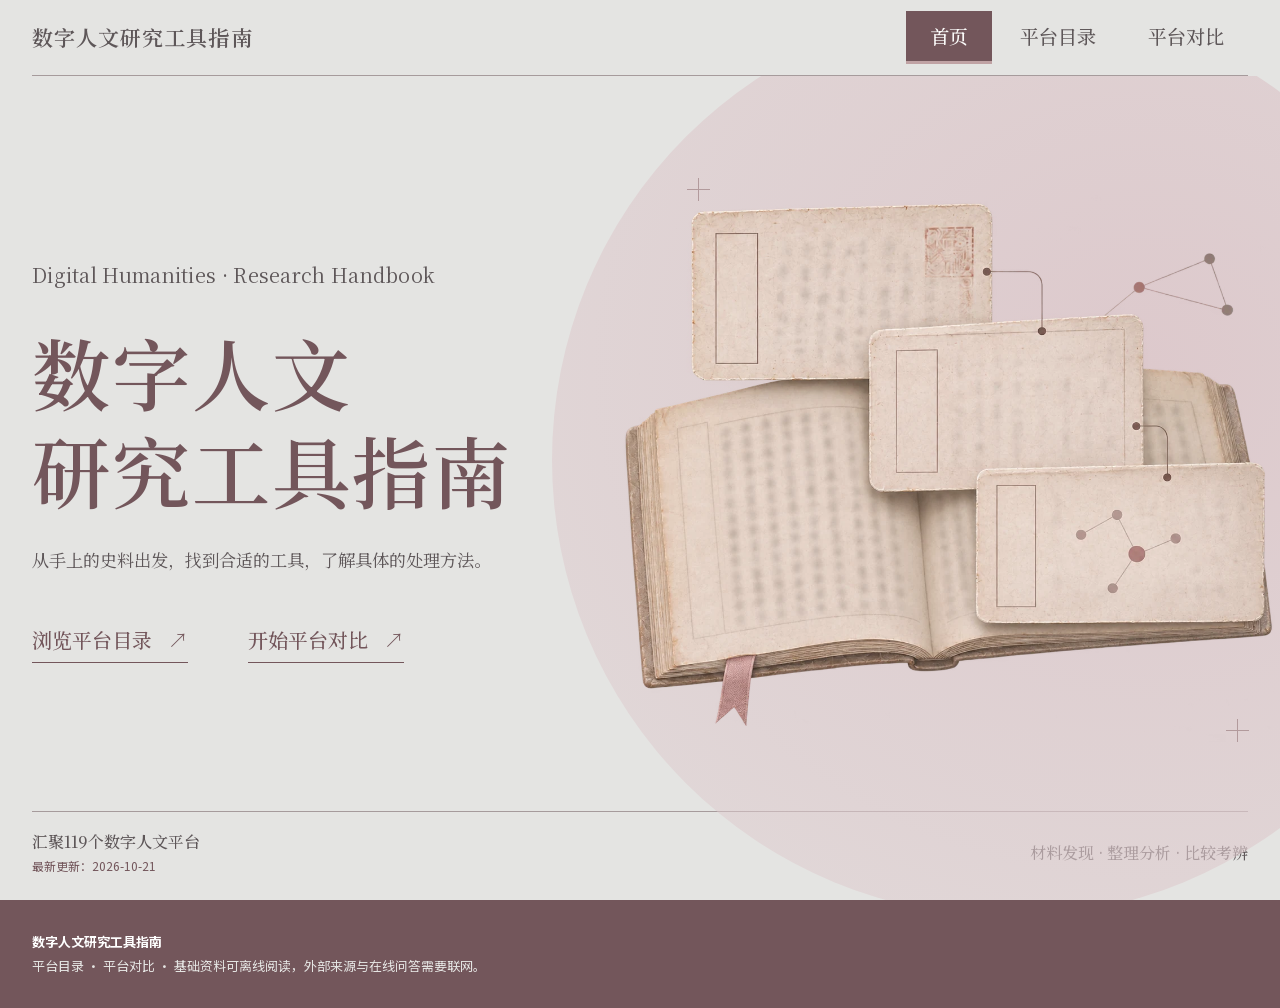
==== index.html @ ab526431 "Start catalogue collapsed with dark search and a toggle for all cards Hide cards, result count and p" ====
<!doctype html>
<html lang="zh-CN">
<head>
  <meta charset="utf-8">
  <meta name="viewport" content="width=device-width, initial-scale=1">
  <meta name="comparison-api-base" content="">
  <meta name="description" content="数字人文研究工具指南：搜索119项工具，从122项工具与资源中选择两个，比较功能、材料、条件及来源。">
  <title>首页｜数字人文研究工具指南</title>
  <link rel="stylesheet" href="assets/fonts/fonts.css">
  <style>
    :root { --sans:"Noto Sans SC",sans-serif; --serif:"Noto Serif SC",serif; --ink:#5E5759; --muted:#5E5759; --line:#CDC3C4; --paper:#fff; --navy-950:#5E5759; --navy-900:#73565B; --blue-700:#73565B; }
    * { box-sizing:border-box; }
    html { scroll-padding-top:90px; }
    body { margin:0; background:#E4E4E2; color:var(--ink); font:16px/1.85 var(--sans); }
    h1,h2,h3,p { margin-top:0; }
    a,summary { color:#73565B; }
    a:hover { color:#73565B; }
    button,input,select,textarea { font:inherit; }
    button { cursor:pointer; }
    [hidden] { display:none!important; }
    :focus-visible { outline:2px solid #73565B; outline-offset:4px; }
    .wrap { width:min(1392px,calc(100% - 64px)); margin-inline:auto; }
    .sr-only { position:absolute; width:1px; height:1px; padding:0; margin:-1px; overflow:hidden; clip:rect(0,0,0,0); white-space:nowrap; border:0; }
    .skip-link { position:fixed; top:8px; left:8px; z-index:200; padding:8px 16px; color:#73565B; background:#fff; transform:translateY(-160%); }
    .skip-link:focus { transform:translateY(0); }
    .top-nav { position:sticky; top:0; z-index:100; background:#5E5759; box-shadow:0 4px 18px #73565B1f; }
    .nav-inner { display:flex; align-items:center; justify-content:flex-end; gap:24px; }
    .nav-scroll { display:flex; gap:4px; }
    .top-nav a { padding:17px 18px; color:#E4E4E2; text-decoration:none; font-size:14px; border-bottom:3px solid transparent; white-space:nowrap; }
    .top-nav a:is(:hover,:focus) { color:#fff; border-bottom-color:#C0A2A4; }
    .top-nav a[aria-current="page"] { color:#fff; background:#73565B; border-bottom-color:#C0A2A4; }
    body[data-current-page="comparison"] .top-nav a[aria-current="page"] { background:#C0A2A424; border-bottom-color:#C0A2A4; }
    .hero { position:relative; display:flex; align-items:center; min-height:calc(100svh - 63px); padding:60px 0 116px; background:#E4E4E2; color:#5E5759; border-bottom:1px solid #C0A2A4; }
    .home-copy { width:min(100%,960px); padding:8px 0 12px 36px; border-left:0; }
    .hero h1:focus { outline:none; }
    .hero h1 { font:650 clamp(40px,5vw,76px)/1.2 var(--serif); margin:24px 0; }
    .hero .kicker { color:#E4E4E2; font-size:14px; letter-spacing:.08em; }
    .hero-lead { max-width:40em; margin:0; font-size:clamp(16px,1.4vw,20px); color:#E4E4E2; line-height:1.85; }
    .hero-bottom { position:absolute; left:50%; bottom:30px; transform:translateX(-50%); display:flex; flex-wrap:wrap; gap:10px 22px; padding-top:18px; border-top:1px solid #C0A2A44d; color:#E4E4E2; font-size:13px; }
    .hero-meta span::before { content:"●"; color:#C0A2A4; margin-right:.5em; }
    main { min-height:70vh; padding-bottom:48px; }
    .section { padding:28px 0 40px; }
    .section-head { margin-bottom:28px; padding-bottom:22px; border-bottom:1px solid var(--line); }
    .section-head h2 { font:650 clamp(26px,2.5vw,36px)/1.45 var(--serif); color:#73565B; margin-bottom:12px; }
    .section-head p { max-width:54em; font-size:15px; color:var(--muted); margin-bottom:0; }
    .chapter-toolbar { padding-top:14px; }
    .chapter-toolbar>.wrap { display:flex; justify-content:flex-end; gap:8px; }
    .chapter-toolbar button { min-height:36px; padding:6px 12px; color:var(--muted); border:1px solid var(--line); background:#fff; font-size:12px; }
    .chapter-toolbar button:hover { background:#ECE3E4; color:#73565B; }
    .filter-panel { padding:24px; margin-bottom:24px; background:#fff; border:1px solid var(--line); border-top:3px solid #73565B; box-shadow:0 10px 26px #73565B14; }
    .filter-grid { display:grid; grid-template-columns:minmax(240px,1.7fr) repeat(4,minmax(135px,.7fr)); gap:12px; }
    .field label { display:block; margin-bottom:6px; font-size:13px; font-weight:650; color:#5E5759; }
    .field input,.field select { width:100%; min-height:46px; padding:9px 12px; border:1px solid #C0A2A4; border-radius:0; background:#fff; color:var(--ink); font-size:15px; }
    input::placeholder { color:#73565B; }
    .filter-actions { display:flex; align-items:center; justify-content:space-between; gap:12px; margin-top:16px; }
    .count-line { color:var(--muted); font-size:13px; }
    .count-line strong { color:#73565B; font-size:21px; }
    .button { display:inline-flex; align-items:center; justify-content:center; min-height:44px; padding:9px 16px; border:1px solid #73565B; border-radius:0; background:#73565B; color:#fff; font-size:14px; }
    .button.secondary { background:#fff; color:#73565B; border-color:#C0A2A4; }
    .button:hover { background:#73565B; color:#fff; border-color:#73565B; }
    .button:disabled { opacity:.42; cursor:default; }
    .catalog-grid { display:grid; grid-template-columns:repeat(3,minmax(0,1fr)); gap:14px; scroll-margin-top:90px; }
    .tool-card { display:flex; flex-direction:column; min-width:0; min-height:100%; padding:23px; border:1px solid var(--line); background:#fff; box-shadow:0 10px 26px #73565B14; }
    .tool-card h3 { margin-bottom:7px; font:650 20px/1.5 var(--serif); color:#73565B; overflow-wrap:anywhere; }
    .tool-id { color:#73565B; font-size:12px; font-weight:700; }
    .tool-layer { margin-bottom:12px; color:#73565B; font-size:12px; line-height:1.7; font-weight:650; }
    .tool-card p { color:var(--muted); font-size:14px; line-height:1.85; margin-bottom:10px; overflow-wrap:anywhere; }
    .tool-card dl { display:grid; grid-template-columns:54px minmax(0,1fr); gap:4px 8px; margin:0 0 10px; font-size:13px; line-height:1.9; }
    .tool-card dt { color:var(--muted); }
    .tool-card dd { margin:0; overflow-wrap:anywhere; }
    .tool-card summary { cursor:pointer; }
    .tool-footer { display:flex; align-items:center; justify-content:space-between; gap:8px; margin-top:auto; padding-top:12px; border-top:1px solid var(--line); font-size:13px; }
    .verification { padding:3px 7px; background:#ECE3E4; color:#5E5759; border:1px solid var(--line); font-size:11px; }
    .verification.wait { background:#E4E4E2; color:#5E5759; border-style:dashed; }
    .empty-state { grid-column:1/-1; padding:36px 24px; border:1px dashed var(--line); text-align:center; background:#fff; color:var(--muted); }
    .pager { display:flex; justify-content:center; align-items:center; flex-wrap:wrap; gap:16px; padding-top:28px; }
    .pager span { color:var(--muted); font-size:13px; }
    footer { padding:30px 0; background:#73565B; color:#E4E4E2; font-size:13px; }
    footer strong { color:#fff; }
    @media(max-width:1050px) {
      .wrap { width:calc(100% - 40px); }
      .filter-grid { grid-template-columns:repeat(2,minmax(0,1fr)); }
      .field.search-field { grid-column:1/-1; }
      .catalog-grid { grid-template-columns:repeat(2,minmax(0,1fr)); }
    }
    @media(max-width:680px) {
      html { scroll-padding-top:125px; }
      .wrap { width:calc(100% - 32px); }
      .nav-inner { flex-wrap:wrap; justify-content:flex-start; gap:0; }
      .nav-scroll { width:100%; }
      .top-nav a { flex:1; text-align:center; padding:11px 12px; }
      .hero { min-height:calc(100svh - 51px); padding:44px 0 112px; }
      .home-copy { padding-left:22px; }
      .hero h1 { font-size:clamp(34px,8.5vw,52px); }
      .hero .kicker { font-size:12px; }
      .hero-bottom { bottom:24px; padding-top:16px; font-size:12px; }
      .section { padding-top:24px; }
      .section-head { margin-bottom:22px; padding-bottom:18px; }
      .section-head p { font-size:14px; }
      .filter-grid,.catalog-grid { grid-template-columns:1fr; }
      .filter-panel { padding:20px; }
      .filter-actions { flex-wrap:wrap; }
      .pager { gap:10px; }
      .pager .button { padding:8px 12px; }
      .catalog-grid { scroll-margin-top:125px; }
    }
    @media(prefers-reduced-motion:reduce) { *,*::before,*::after { scroll-behavior:auto!important; animation:none!important; transition:none!important; } }
    @media print {
      @page { size:A4; margin:15mm; }
      * { print-color-adjust:exact; -webkit-print-color-adjust:exact; }
      .screen-only,.top-nav,.skip-link,.filter-panel,.pager { display:none!important; }
      body { background:#fff; color:#111; font-size:10pt; }
      main { padding:0; min-height:0; }
      .hero { min-height:0; display:block; padding:12mm 0; background:#fff; color:#5E5759; }
      .hero :is(.kicker,.hero-lead,.hero-meta) { color:#222; }
        .hero-bottom { position:static; transform:none; margin-top:12mm; }
      .section { padding:0; }
      .section-head { margin-bottom:5mm; }
      .section-head h2 { color:#5E5759; }
      .catalog-grid { display:block; }
      .tool-card,.tool-card[hidden] { display:block!important; margin-bottom:6mm; break-inside:avoid; box-shadow:none; }
      .tool-card summary { display:none; }
      a[href^="https://"]::after { content:" (" attr(href) ")"; color:#555; font-size:7pt; word-break:break-all; }
      footer { background:#fff; color:#333; border-top:1px solid #888; }
      footer strong { color:#73565B; }
    }

    /* Reference palette: restrained grey, dusty rose and muted plum. */
    @media screen {
      .hero .kicker,.hero-lead,.hero-bottom { color:#5E5759; }
      .hero-bottom { border-top-color:#C0A2A4; }
      .hero h1 { color:#5E5759; }
      .hero .kicker { color:#73565B; }
      .top-nav a[aria-current="page"],body[data-current-page="comparison"] .top-nav a[aria-current="page"] { background:#73565B; border-bottom-color:#C0A2A4; }
      .tool-card,.filter-panel { box-shadow:0 4px 14px #5E575909; }
      ::selection { background:#C0A2A4; color:#383234; }
    }
    /* Cover entrance: characters reveal from left to right, then the lead. */
    .hero-character { display:inline-block; }
    @media screen and (prefers-reduced-motion:no-preference) {
      .hero-reveal .hero-character {
        animation:cover-character-in 650ms cubic-bezier(.22,.61,.36,1) both;
        animation-delay:var(--reveal-delay,0ms);
      }
      .hero-reveal .hero-lead {
        animation:cover-lead-in 1200ms ease-out 850ms both;
      }
      @keyframes cover-character-in {
        from { opacity:0; transform:translateX(-10px); filter:blur(3px); }
        to { opacity:1; transform:translateX(0); filter:blur(0); }
      }
      @keyframes cover-lead-in {
        from { opacity:0; clip-path:inset(0 100% 0 0); }
        to { opacity:1; clip-path:inset(0 0 0 0); }
      }
    }

    /* Approved archive cover: live text and independent decorative artwork. */
    .nav-brand { display:none; }
    .hero-art { display:none; }
    .hero-actions { display:flex; flex-wrap:wrap; gap:24px 60px; margin-top:48px; }
    .hero-actions a { display:inline-flex; align-items:center; gap:16px; padding-bottom:6px; border-bottom:1px solid #73565B; font:500 20px/1.6 var(--serif); text-decoration:none; }
    .hero-actions a:hover { border-bottom-width:2px; }
    @media screen {
      body[data-current-page="home"] .top-nav { background:#E4E4E2; box-shadow:none; }
      body[data-current-page="home"] .nav-inner { justify-content:space-between; min-height:76px; border-bottom:1px solid #A69B9C; }
      body[data-current-page="home"] .nav-brand { display:block; color:#5E5759; font:600 clamp(17px,1.65vw,26px)/1.5 var(--serif); letter-spacing:.05em; }
      body[data-current-page="home"] .top-nav a { color:#5E5759; font:500 19px/1.6 var(--serif); padding:10px 24px; margin:10px 0; }
      body[data-current-page="home"] .top-nav a[aria-current="page"] { color:#FAF9F8; background:#73565B; }
      .hero { min-height:calc(100svh - 76px); padding:64px 0 120px; overflow:hidden; border:0; }
      .hero-grid { display:grid; grid-template-columns:52% 48%; align-items:center; min-width:0; }
      .home-copy { position:relative; z-index:2; padding:0; width:100%; }
      .hero h1 { color:#73565B; font-size:clamp(44px,6.1vw,94px); font-weight:600; line-height:1.25; margin:30px 0 26px; letter-spacing:.025em; }
      .hero .kicker { color:#5E5759; font-family:var(--serif); font-size:clamp(14px,1.55vw,24px); letter-spacing:.015em; }
      .hero-lead { font-family:var(--serif); font-size:clamp(16px,1.35vw,21px); max-width:34em; }
      .hero-art { display:block; position:relative; z-index:1; width:116%; margin-left:-10%; }
      .hero-art::before { content:""; position:absolute; z-index:-1; width:135%; aspect-ratio:1; left:-8%; top:50%; transform:translateY(-50%); border-radius:50%; background:radial-gradient(ellipse at 65% 40%,#DDC9CC 0%,#DDC9CC99 65%,#DDC9CC55 100%); }
      .hero-art img { display:block; width:100%; height:auto; }
      .hero-cross { position:absolute; width:23px; height:23px; color:#B29A9C; }
      .hero-cross::before,.hero-cross::after { content:""; position:absolute; background:currentColor; }
      .hero-cross::before { width:1px; height:23px; left:11px; }
      .hero-cross::after { height:1px; width:23px; top:11px; }
      .cross-one { top:0; left:12%; }.cross-two { bottom:0; right:5%; }
      .hero-bottom { justify-content:space-between; align-items:center; bottom:24px; padding-top:16px; font:500 16px/1.7 var(--serif); border-top:1px solid #A69B9C; }
      .hero-meta span::before { content:none; }
      .hero-meta small { display:block; font:12px/1.7 var(--sans); color:#73565B; }
      body[data-current-page="home"] main { padding-bottom:0; min-height:0; }
    }
    @media(max-width:900px) {
      body[data-current-page="home"] .top-nav a { padding:10px 14px; font-size:16px; }
      .hero-actions { gap:24px; margin-top:30px; }
      .hero-actions a { font-size:17px; }
    }
    @media(max-width:680px) {
      body[data-current-page="home"] .nav-inner { flex-wrap:wrap; gap:4px; padding-top:12px; }
      body[data-current-page="home"] .nav-brand { width:100%; text-align:center; font-size:18px; }
      body[data-current-page="home"] .top-nav a { margin:0; padding:8px 10px; font-size:15px; }
      .hero { padding:38px 0 24px; min-height:calc(100svh - 100px); display:block; }
      .hero-grid { grid-template-columns:1fr; }
      .hero h1 { font-size:clamp(38px,10vw,60px); margin:22px 0; }
      .hero .kicker { font-size:12px; }
      .hero-lead { font-size:16px; }
      .hero-actions { gap:28px; margin-top:24px; }
      .hero-actions a { font-size:16px; gap:8px; }
      .hero-art { width:min(100%,440px); margin:30px auto 20px; }
      .hero-art::before { width:120%; left:5%; }
      .hero-bottom { position:relative; left:auto; bottom:auto; transform:none; font-size:13px; margin-top:10px; gap:14px; }
      .hero-meta small { font-size:11px; }
    }
    @media print { .hero-art,.hero-actions,.nav-brand { display:none; } }

    .catalog-searchbar { display:grid; grid-template-columns:minmax(0,1fr) auto; gap:14px; align-items:center; margin:0 0 12px; }
    .catalog-search-field { position:relative; min-width:0; }
    .catalog-search-field svg { position:absolute; left:18px; top:18px; width:20px; height:20px; color:#E4E4E2; pointer-events:none; }
    .catalog-search-field input { width:100%; height:56px; border:1px solid #C0A2A4; border-radius:0; background:#5E5759; color:#FAF9F8; padding:12px 18px 12px 50px; color-scheme:dark; font-size:16px; }
    .catalog-search-field input::placeholder { color:#E4E4E2; opacity:1; }
    .catalog-search-field input:focus { outline:2px solid #73565B; outline-offset:2px; }
    .catalog-searchbar .button { height:56px; padding-inline:24px; background:#73565B; border-color:#73565B; font-size:15px; }
    .catalog-searchbar .button:hover { background:#5E5759; border-color:#5E5759; }
    .catalog-result-count { margin:0 0 20px; color:#5E5759; font-size:13px; }
    @media(max-width:480px) {
      .catalog-searchbar { grid-template-columns:minmax(0,1fr); gap:10px; }
      .catalog-searchbar .button { height:44px; width:100%; }
      .catalog-search-field input { font-size:16px; }
    }
</style>
  <!-- COMPARISON_STYLE_BEGIN -->
<style id="comparison-styles">
/* Comparison workbench: grey, dusty rose and muted plum; equal-weight columns. */
body[data-current-page="comparison"] { background:#E4E4E2; color:#5E5759; }
#page-comparison>.page-subnav { background:#E4E4E2; border-bottom:1px solid #DDD3D4; }
#page-comparison>.page-subnav a { color:#5E5759; border:0; border-radius:0; background:transparent; }
#page-comparison>.page-subnav a[aria-current="page"] { color:#73565B; border-bottom:2px solid #73565B; background:transparent; }
.compare-workbench { --cmp-red:#73565B; --cmp-dark:#73565B; --cmp-line:#DDD3D4; --cmp-muted:#5E5759; padding:45px 0 32px; background:#E4E4E2; color:#5E5759; }
.cmp-wrap { width:min(1392px,calc(100% - 64px)); margin:0 auto; }
.cmp-intro { display:flex; align-items:center; justify-content:space-between; gap:30px; margin-bottom:30px; }
.cmp-kicker { margin:0 0 10px; font-size:10px; letter-spacing:.16em; color:#73565B; font-weight:700; }
.cmp-kicker span { letter-spacing:.05em; margin-left:14px; color:#5E5759; font-weight:400; }
.cmp-intro h2 { font-family:var(--serif); font-size:clamp(30px,3.1vw,46px); font-weight:650; line-height:1.4; margin:0 0 12px; letter-spacing:.02em; }
.cmp-intro h2 span { color:#73565B; }
.cmp-lead { color:#5E5759; font-size:14px; margin:0; }
.cmp-lead strong { font-weight:600; color:#73565B; }
.cmp-seal { display:grid; place-content:center; text-align:center; line-height:1.5; width:68px; height:76px; border:1px solid #73565B; outline:1px solid #73565B; outline-offset:-5px; color:#73565B; font:22px/1.4 var(--serif); transform:rotate(4deg); margin-right:6px; }
.cmp-selectors { display:grid; grid-template-columns:minmax(0,1fr) 52px minmax(0,1fr); gap:0 20px; padding:24px 28px 18px; background:#fff; border:1px solid var(--cmp-line); border-radius:0; box-shadow:0 5px 20px #5E575904; }
.cmp-picker { position:relative; min-width:0; }
.cmp-picker>label { display:flex; align-items:center; gap:9px; font-size:12px; font-weight:600; margin-bottom:8px; color:#5E5759; }
.cmp-picker>label>span { color:#73565B; font-size:10px; letter-spacing:.08em; }
.cmp-searchbox { position:relative; }
.cmp-searchbox>input { width:100%; border:1px solid #C0A2A4; border-radius:0; padding:12px 42px 12px 14px; background:#FAF9F8; font-size:17px; font-weight:600; color:#5E5759; height:51px; }
.cmp-searchbox>span { position:absolute; right:15px; top:9px; font-size:24px; color:#5E5759; pointer-events:none; }
.cmp-platform-kind { margin:8px 0 0; font-size:11px; color:#5E5759; min-height:18px; }
.cmp-picker>ul { list-style:none; padding:5px; margin:5px 0; max-height:300px; overflow:auto; border:1px solid #C0A2A4; border-radius:0; background:#fff; box-shadow:0 8px 30px #5E575920; position:absolute; width:100%; z-index:12; }
.cmp-picker>ul>li { padding:9px 10px; border-radius:0; font-size:13px; cursor:pointer; }
.cmp-picker>ul>li small { display:block; font-size:10px; color:#5E5759; }
.cmp-picker>ul>li[aria-selected="true"] { background:#F0EBEC; color:#73565B; }
.cmp-picker>ul>li[aria-disabled="true"] { color:#5E5759; cursor:not-allowed; }
.cmp-swap { align-self:center; width:40px; height:40px; border:1px solid #DDD3D4; color:#73565B; background:#E4E4E2; border-radius:0; font-size:23px; cursor:pointer; margin-top:5px; }
.cmp-examples { grid-column:1/-1; display:flex; align-items:center; flex-wrap:wrap; gap:8px; border-top:1px solid #F0EBEC; margin-top:15px; padding-top:14px; font-size:11px; }
.cmp-examples>span { color:#5E5759; margin-right:4px; }
.cmp-examples button,.cmp-question-examples button { border:1px solid #DDD3D4; border-radius:0; background:#fff; color:#5E5759; padding:4px 8px; cursor:pointer; font-size:11px; }
.cmp-examples button:hover,.cmp-question-examples button:hover { background:#F0EBEC; color:#73565B; border-color:#73565B; }
.cmp-notice { min-height:23px; color:#73565B; font-size:12px; margin:9px 0 12px; }
.cmp-workspace { display:grid; grid-template-columns:minmax(0,2fr) minmax(295px,1fr); gap:22px; align-items:start; }
.cmp-table-panel,.cmp-chat-panel { min-width:0; background:#fff; border:1px solid var(--cmp-line); border-radius:0; overflow:hidden; }
.cmp-panel-heading { display:flex; justify-content:space-between; align-items:center; gap:12px; padding:23px 24px 16px; }
.cmp-panel-heading h3 { font-family:var(--serif); font-weight:650; font-size:21px; line-height:1.45; margin:0; color:#5E5759; }
.cmp-panel-heading .cmp-kicker { font-size:9px; margin-bottom:5px; }
.cmp-count { border:1px solid #DDD3D4; border-radius:0; color:#5E5759; padding:3px 9px; font-size:10px; white-space:nowrap; }
.cmp-filters { display:flex; gap:12px; align-items:center; padding:0 24px 17px; font-size:12px; }
.cmp-check { display:flex; align-items:center; gap:7px; white-space:nowrap; cursor:pointer; }
.cmp-check input { accent-color:#73565B; width:14px; height:14px; }
.cmp-filters select { font-size:12px; padding:6px 8px; border:1px solid #DDD3D4; background:#fff; border-radius:0; color:#5E5759; max-width:210px; }
.cmp-text-button { padding:0; border:0; background:transparent; color:#5E5759; cursor:pointer; font-size:11px; }
.cmp-table-scroll { overflow:auto; }
.cmp-table { border-collapse:collapse; width:100%; table-layout:fixed; font-size:12px; line-height:1.85; }
.cmp-table th,.cmp-table td { border:0; border-top:1px solid #DDD3D4; padding:17px 18px; vertical-align:top; text-align:left; overflow-wrap:anywhere; }
.cmp-table th+th,.cmp-table td+td { border-left:1px solid #F0EBEC; }
.cmp-table thead th { background:#F0EBEC; font-size:14px; font-weight:600; color:#73565B; width:40%; }
.cmp-table thead th:first-child { width:20%; color:#5E5759; font-size:11px; }
.cmp-table tbody th { background:#FAF9F8; font-size:12px; font-weight:500; color:#5E5759; }
.cmp-table tbody tr:target,.cmp-table tbody tr.cmp-highlight { background:#F0EBEC; }
.cmp-table td>p { margin:0 0 10px; white-space:pre-line; }
.cmp-table td .cmp-cell-meta { font-size:10px; color:#5E5759; line-height:1.6; margin:0; }
.cmp-evidence { background:#F0EBEC; color:#5E5759; padding:2px 5px; border-radius:0; display:inline-block; font-size:10px; margin-right:4px; }
.cmp-evidence[data-unknown="true"] { background:#F0EBEC; color:#5E5759; }
.cmp-cell-sources { margin-top:7px; font-size:10px; }
.cmp-cell-sources summary { cursor:pointer; color:#73565B; }
.cmp-cell-sources a { display:block; color:#73565B; text-decoration-color:#C0A2A4; margin-top:4px; }
.cmp-table-note { padding:14px 22px; background:#FAF9F8; border-top:1px solid #DDD3D4; font-size:10px; line-height:1.8; color:#5E5759; }
.cmp-empty { padding:25px; font-size:13px; color:#5E5759; }
.cmp-chat-panel { border-top:3px solid #73565B; }
.cmp-chat-panel .cmp-panel-heading { padding-bottom:9px; }
.cmp-ai-mark { display:grid; place-content:center; background:#F0EBEC; color:#73565B; width:30px; height:30px; border-radius:0; font-size:21px; }
.cmp-chat-lead { margin:0 24px 14px; color:#5E5759; font-size:12px; line-height:1.9; }
.cmp-chat-pair { margin:0 24px 14px; border:1px solid #DDD3D4; padding:7px 10px; border-radius:0; color:#73565B; font-size:11px; background:#FAF9F8; }
.cmp-service-status { margin:0 24px 18px; color:#5E5759; background:#F0EBEC; border:1px solid #DDD3D4; padding:10px 12px; border-radius:0; font-size:11px; line-height:1.8; }
.cmp-service-status[data-available="true"] { background:#F0EBEC; color:#5E5759; border-color:#DDD3D4; }
#cmp-chat-form { padding:0 24px 18px; }
#cmp-chat-form label { display:block; font-size:12px; font-weight:550; color:#5E5759; margin-bottom:12px; }
#cmp-chat-form label>span { font-weight:400; font-size:10px; color:#5E5759; margin-left:6px; }
#cmp-chat-form input,#cmp-chat-form textarea { display:block; width:100%; margin-top:6px; padding:9px 11px; border:1px solid #DDD3D4; background:#FAF9F8; border-radius:0; color:#5E5759; font-size:12px; font-weight:400; line-height:1.8; }
#cmp-chat-form input::placeholder,#cmp-chat-form textarea::placeholder { color:#5E5759; }
#cmp-chat-form textarea { resize:vertical; min-height:96px; margin-bottom:12px; }
.cmp-question-examples { display:flex; gap:6px; margin:5px 0 15px; }
.cmp-primary { display:flex; justify-content:space-between; align-items:center; width:100%; background:#73565B; color:#fff; padding:11px 14px; border:1px solid #73565B; border-radius:0; font-size:13px; cursor:pointer; }
.cmp-primary:hover:not(:disabled) { background:#73565B; }
.cmp-primary:disabled { background:#DDD3D4; color:#5E5759; border-color:#DDD3D4; cursor:not-allowed; }
.cmp-privacy { margin:11px 0 0; font-size:10px; color:#5E5759; line-height:1.9; }
.cmp-chat-log { padding:0 24px; }
.cmp-message { padding:16px 0; border-top:1px solid #DDD3D4; font-size:12px; white-space:pre-wrap; overflow-wrap:anywhere; }
.cmp-message strong { display:block; color:#73565B; font-size:10px; margin-bottom:7px; letter-spacing:.08em; }
.cmp-message a { color:#73565B; }
.cmp-answer-sources { white-space:normal; font-size:10px; color:#5E5759; margin-top:10px; }
.cmp-answer-sources a { display:block; margin:6px 0; }
.cmp-answer-meta { font-size:10px; color:#5E5759; margin-top:8px; }
.cmp-answer-jump { border:0; background:#F0EBEC; color:#73565B; font-size:10px; padding:3px 6px; cursor:pointer; margin:4px 3px 0 0; border-radius:0; }
.cmp-report-actions { display:flex; justify-content:space-between; align-items:center; gap:20px; padding:22px 0; margin-top:8px; border-bottom:1px solid #DDD3D4; }
.cmp-report-actions strong { display:block; font-family:var(--serif); font-size:17px; font-weight:500; }
.cmp-report-actions span { display:block; color:#5E5759; font-size:11px; margin-top:3px; }
.cmp-report-actions>div:last-child { display:flex; flex-wrap:wrap; gap:8px; }
.cmp-report-actions button { border:1px solid #C0A2A4; border-radius:0; color:#5E5759; background:transparent; font-size:11px; padding:8px 11px; cursor:pointer; }
.cmp-report-actions button:last-child { color:#fff; background:#73565B; border-color:#73565B; }
.cmp-reference-links { display:flex; flex-wrap:wrap; gap:12px 23px; padding:20px 0; font-size:11px; }
.cmp-reference-links>span { color:#5E5759; }
.cmp-reference-links a { color:#73565B; text-decoration:none; }
.cmp-mobile-tabs,.cmp-print-conversation { display:none; }
.compare-workbench :focus-visible { outline:2px solid #73565B; outline-offset:3px; }
@media(max-width:1050px) { .cmp-wrap{width:calc(100% - 40px)} .cmp-workspace{gap:16px;grid-template-columns:minmax(0,1.7fr) minmax(285px,1fr)} .cmp-panel-heading{padding:19px 18px 14px}.cmp-filters{padding:0 18px 15px;gap:8px}.cmp-table td,.cmp-table th{padding:13px 11px} }
@media(max-width:760px) {
  .compare-workbench{padding:27px 0 20px}.cmp-wrap{width:calc(100% - 32px)}.cmp-intro{gap:12px;margin-bottom:20px}.cmp-intro h2{font-size:28px;max-width:290px}.cmp-kicker{font-size:8px}.cmp-kicker span{display:block;margin:5px 0 0}.cmp-seal{width:46px;height:58px;font-size:17px;flex-shrink:0}.cmp-lead{font-size:12px}.cmp-selectors{padding:17px 14px 13px;gap:0 10px;grid-template-columns:minmax(0,1fr) 28px minmax(0,1fr)}.cmp-searchbox>input{padding:10px 8px;font-size:12px;height:43px}.cmp-searchbox>span{display:none}.cmp-swap{width:28px;height:28px;font-size:18px}.cmp-picker>label{font-size:11px}.cmp-platform-kind{font-size:9px}.cmp-examples{gap:6px;margin-top:10px;padding-top:10px}.cmp-examples>span{width:100%;font-size:10px}.cmp-examples button{font-size:9px;padding:4px 5px}.cmp-picker>ul{width:min(260px,70vw)}.cmp-picker[data-picker="1"]>ul{right:0}.cmp-picker>ul>li{font-size:12px}.cmp-mobile-tabs{display:flex;gap:0;border-bottom:1px solid #C0A2A4;margin-bottom:16px}.cmp-mobile-tabs button{flex:1;border:0;border-bottom:2px solid transparent;background:transparent;padding:11px;color:#5E5759;font-size:13px}.cmp-mobile-tabs button[aria-selected="true"]{color:#73565B;border-bottom-color:#73565B;font-weight:600}.cmp-workspace{display:block}.cmp-workspace[data-mobile-view="table"] .cmp-chat-panel{display:none}.cmp-workspace[data-mobile-view="chat"] .cmp-table-panel{display:none}.cmp-table th,.cmp-table td{padding:12px 9px}.cmp-table{font-size:11px}.cmp-table thead th{font-size:12px;width:39%}.cmp-table thead th:first-child{width:22%;font-size:10px}.cmp-table tbody th{font-size:10px}.cmp-cell-meta{font-size:9px!important}.cmp-filters{flex-wrap:wrap}.cmp-panel-heading h3{font-size:19px}.cmp-report-actions{align-items:start;flex-direction:column;gap:14px}.cmp-report-actions>div:last-child{width:100%;gap:6px}.cmp-report-actions button{flex:1;padding:8px 5px;font-size:10px}.cmp-notice{font-size:10px}.cmp-reference-links{gap:12px 15px;font-size:10px}
}
@media print {
  .compare-workbench{padding:0;background:white;color:#111}.cmp-wrap{width:100%}.cmp-selectors,.cmp-filters,.cmp-mobile-tabs,.cmp-chat-panel,.cmp-reference-links,.cmp-report-actions,.cmp-seal,.cmp-notice{display:none!important}.cmp-workspace{display:block!important}.cmp-table-panel{display:block!important;border:0;border-radius:0}.cmp-table-scroll{overflow:visible}.cmp-table{font-size:8pt}.cmp-table th,.cmp-table td{padding:7px;border:1px solid #ddd}.cmp-table thead{display:table-header-group}.cmp-table thead th{background:#eee!important;color:#111}.cmp-cell-sources[open] a{font-size:7pt}.cmp-print-conversation:not(:empty){display:block;white-space:pre-wrap;font-size:9pt;border-top:1px solid #aaa;padding-top:15px}.cmp-intro{margin-bottom:12px}.cmp-intro h2{font-size:22pt}.cmp-lead{font-size:10pt}.cmp-panel-heading{padding:8px 0}.cmp-kicker{display:none}.cmp-cell-sources{display:block}.cmp-cell-sources summary{display:none}.cmp-table tr{break-inside:avoid}body.print-comparison #page-comparison [data-subpanel]:not(#compare){display:none!important}body.print-comparison .chapter-page:not(#page-comparison){display:none!important}body.print-comparison #page-comparison,body.print-comparison #compare{display:block!important}
}
.cmp-task-details { border-top:1px solid #DDD3D4; }
.cmp-task-details>summary { padding:15px 22px; color:#73565B; cursor:pointer; font-size:12px; background:#FAF9F8; }
.cmp-reconnect { display:block; margin:-8px 24px 18px; border:0; background:none; color:#73565B; font-size:10px; padding:0; cursor:pointer; text-decoration:underline; }
@media print { .cmp-reconnect{display:none} .cmp-task-details>summary{padding:10px 0} }
@media(max-width:760px) {
  #page-comparison>.page-subnav>.wrap{flex-wrap:nowrap;overflow-x:auto;gap:5px;scrollbar-width:none;width:calc(100% - 24px)}
  #page-comparison>.page-subnav a{flex:0 0 auto;padding:8px 10px;font-size:12px;white-space:nowrap}
}
@media screen and (max-width:760px) { body[data-current-page="comparison"] .chapter-toolbar { display:none!important; } }

#comparison-legacy { display:none!important; }

.cmp-description { margin:0; color:#73565B; font-size:15px; line-height:1.9; }
@media(max-width:760px) { .cmp-description { font-size:13px; } }

/* Muted plum selection area with light labels and translucent controls. */
@media screen {
  .cmp-selectors { background:#73565B; border-color:#73565B; color:#fff; box-shadow:0 8px 24px rgba(94,87,89,.12); }
  .cmp-selectors .cmp-picker>label,.cmp-selectors .cmp-picker>label>span,.cmp-selectors .cmp-platform-kind,.cmp-selectors .cmp-examples>span { color:#fff; }
  .cmp-selectors .cmp-searchbox>input { background:rgba(255,255,255,.10); border-color:rgba(255,255,255,.48); color:#fff; color-scheme:dark; }
  .cmp-selectors .cmp-searchbox>input::placeholder { color:rgba(255,255,255,.78); }
  .cmp-selectors .cmp-searchbox>span { color:#fff; }
  .cmp-selectors .cmp-swap { background:rgba(255,255,255,.12); border-color:rgba(255,255,255,.45); color:#fff; }
  .cmp-selectors .cmp-examples { border-top-color:rgba(255,255,255,.24); }
  .cmp-selectors .cmp-examples button { background:rgba(255,255,255,.08); border-color:rgba(255,255,255,.4); color:#fff; }
  .cmp-selectors .cmp-examples button:hover,.cmp-selectors .cmp-swap:hover { background:rgba(255,255,255,.22); border-color:#fff; }
  .cmp-selectors .cmp-picker>ul { background:#73565B; border-color:rgba(255,255,255,.48); }
  .cmp-selectors .cmp-picker>ul>li,.cmp-selectors .cmp-picker>ul>li small { color:#fff; }
  .cmp-selectors .cmp-picker>ul>li[aria-selected="true"] { background:rgba(255,255,255,.18); color:#fff; }
  .cmp-selectors .cmp-picker>ul>li[aria-disabled="true"],.cmp-selectors .cmp-picker>ul>li[aria-disabled="true"] small { color:#C0A2A4; }
  .cmp-selectors :focus-visible { outline-color:#fff; }
}

.compare-workbench .cmp-intro { margin-bottom:10px; }

/* Square cards with more pronounced elevation. */
@media screen {
  .cmp-selectors { box-shadow:0 16px 36px rgba(94,87,89,.23),0 4px 10px rgba(94,87,89,.12); }
  .cmp-table-panel,.cmp-chat-panel { box-shadow:0 14px 32px rgba(94,87,89,.15),0 3px 8px rgba(94,87,89,.09); }
  .cmp-selectors .cmp-searchbox>input { box-shadow:inset 0 1px 4px rgba(94,87,89,.12); }
  .cmp-picker>ul { box-shadow:0 12px 30px rgba(94,87,89,.28); }
}

.cmp-title-note { margin-left:10px; font-family:var(--sans); font-size:11px; font-weight:400; color:#5E5759; letter-spacing:0; white-space:nowrap; }

.cmp-table thead th { text-align:center; vertical-align:middle; font-size:18px; padding-top:20px; padding-bottom:20px; }
.cmp-table thead th:first-child { font-size:15px; }
@media(max-width:760px) { .cmp-table thead th { font-size:15px; padding:16px 9px; } .cmp-table thead th:first-child { font-size:13px; } }
@media print { .cmp-table thead th { font-size:11pt; padding:9px; } .cmp-table thead th:first-child { font-size:10pt; } }

/* Larger comparison text with a denser table rhythm. */
.cmp-table { font-size:14px; line-height:1.65; }
.cmp-table th,.cmp-table td { padding:10px 12px; }
.cmp-table tbody th { font-size:14px; }
.cmp-table td>p { margin-bottom:6px; }
.cmp-table td .cmp-cell-meta { font-size:11px; line-height:1.5; }
.cmp-evidence,.cmp-cell-sources { font-size:11px; }
.cmp-cell-sources { margin-top:4px; }
.cmp-table thead th { font-size:20px; padding:12px; }
.cmp-table thead th:first-child { font-size:17px; }
@media(max-width:760px) {
  .cmp-table { font-size:13px; line-height:1.6; }
  .cmp-table th,.cmp-table td { padding:8px; }
  .cmp-table tbody th { font-size:12px; }
  .cmp-table thead th { font-size:17px; padding:10px 8px; }
  .cmp-table thead th:first-child { font-size:14px; }
  .cmp-table td .cmp-cell-meta { font-size:10px!important; }
  .cmp-evidence,.cmp-cell-sources { font-size:10px; }
}
@media print { .cmp-table{font-size:9pt} .cmp-table th,.cmp-table td{padding:6px} .cmp-table tbody th{font-size:9pt} .cmp-table thead th{font-size:12pt} .cmp-table thead th:first-child{font-size:10pt} }

.cmp-table tbody th { font-size:17px; text-align:center; vertical-align:middle; color:#73565B; }
@media(max-width:760px) { .cmp-table tbody th { font-size:14px; } }
@media print { .cmp-table tbody th { font-size:10pt; } }

/* Results sit directly on the page rather than inside a card. */
.compare-workbench .cmp-table-panel { background:transparent; border:0; box-shadow:none; overflow:visible; }
.cmp-table-panel>.cmp-panel-heading { padding-left:0; padding-right:0; }
.cmp-table-panel>.cmp-filters { padding-left:0; padding-right:0; }
.cmp-table-panel .cmp-table { background:#fff; }

.cmp-table .cmp-group-row>th { text-align:left; vertical-align:middle; padding:8px 12px; background:#F0EBEC; color:#73565B; font-size:13px; font-weight:650; letter-spacing:.05em; border-top:1px solid #C0A2A4; }
@media(max-width:760px) { .cmp-table .cmp-group-row>th { padding:7px 8px; font-size:12px; } }
@media print { .cmp-table .cmp-group-row>th { font-size:9pt; padding:5px; } }

/* Linked platform headings retain equal visual weight and keyboard access. */
.cmp-table thead a.cmp-platform-link { color:inherit; font:inherit; text-decoration:none; }
.cmp-table thead a.cmp-platform-link:hover { text-decoration:underline; text-underline-offset:5px; }

/* Research workflow reading: factual text, cautious tags, expandable evidence. */
.cmp-table td { font-size:15px; line-height:1.85; }
.cmp-capability-tags { display:flex; flex-wrap:wrap; gap:5px; margin:10px 0 8px; }
.cmp-capability-tag { display:inline-block; padding:2px 7px; font-size:11px; line-height:1.6; font-weight:600; border:1px solid #C0A2A4; background:#F0EBEC; color:#73565B; }
.cmp-table td>p.cmp-cell-lead { font-weight:550; margin:0 0 8px; }
.cmp-cell-points { padding-left:1.2em; margin:0 0 8px; }
.cmp-cell-points li { margin:0 0 6px; }
.cmp-cell-more { margin:8px 0; }
.cmp-cell-more summary,.cmp-cell-sources summary { color:#73565B; cursor:pointer; font-size:12px; }
.cmp-cell-more[open] summary { margin-bottom:8px; }
.cmp-cell-sources .cmp-cell-meta { margin:8px 0; }
.cmp-table .cmp-group-row th { font-size:15px; text-align:left; letter-spacing:.025em; }
@media(max-width:760px){ .cmp-table td { font-size:14px; line-height:1.8; } .cmp-capability-tag { font-size:10px; padding:2px 5px; } }
@media print { .cmp-table td { font-size:9pt; } .cmp-cell-more>summary { display:none; } .cmp-cell-more::details-content,.cmp-cell-sources::details-content { content-visibility:visible; display:block; } }

@media print { .cmp-capability-tag { background:#F0EBEC!important; color:#73565B!important; print-color-adjust:exact; -webkit-print-color-adjust:exact; } }

/* Optional owner-configured API guide. */
.cmp-api-guide { margin:16px 0; padding:14px; border:1px solid #C0A2A4; font-size:12px; line-height:1.8; }
.cmp-api-guide summary { cursor:pointer; font-weight:600; color:#73565B; }
.cmp-api-guide pre { max-width:100%; overflow-x:auto; padding:12px; background:#F0EBEC; font-size:11px; line-height:1.7; }
.cmp-api-guide a { color:#73565B; text-decoration:underline; overflow-wrap:anywhere; }
.cmp-api-guide ol { padding-left:20px; }
#cmp-chat-form[hidden] { display:none; }

@media screen {
  .cmp-selectors { box-shadow:0 6px 18px rgba(94,87,89,.10); }
  .cmp-chat-panel { box-shadow:0 4px 14px rgba(94,87,89,.06); }
  .cmp-table thead th { background:#DDD3D4; color:#5E5759; }
  .cmp-table .cmp-group-row>th,.cmp-capability-tag { background:#EDE3E4; color:#73565B; border-color:#C0A2A4; }
  .cmp-table tbody th { background:#F0EBEC; }
  .cmp-api-guide { border-color:#C0A2A4; }
  .cmp-api-guide pre { background:#E4E4E2; }
  .cmp-service-status { color:#5E5759; background:#EDE3E4; }
}

</style>
<!-- COMPARISON_STYLE_END -->
</head>
<body>
  <a id="skip-link" class="skip-link" href="#main">跳到主要内容</a>
  <header class="top-nav screen-only"><div class="wrap nav-inner"><span class="nav-brand">数字人文研究工具指南</span><nav class="nav-scroll" aria-label="主要栏目"><a data-primary-page="home" href="#home">首页</a><a data-primary-page="catalog" href="#catalog">平台目录</a><a data-primary-page="comparison" href="#compare">平台对比</a></nav></div></header>
  <p id="route-status" class="sr-only" role="status" aria-live="polite"></p>
  <main id="main">
<div class="chapter-page" data-page="home" id="page-home"><header class="hero" id="home">
    <div class="wrap hero-grid">
      <div class="home-copy">
        <span class="kicker">Digital Humanities · Research Handbook</span>
        <h1 id="home-title" tabindex="-1">数字人文<br>研究工具指南</h1>
        <p class="hero-lead">从手上的史料出发，找到合适的工具，了解具体的处理方法。</p>
        <div class="hero-actions"><a href="#catalog">浏览平台目录 <span aria-hidden="true">↗</span></a><a href="#compare">开始平台对比 <span aria-hidden="true">↗</span></a></div>
      </div>
      <div class="hero-art" aria-hidden="true"><img src="assets/images/hero-archive.webp" width="1200" height="1000" alt="" decoding="async" fetchpriority="high"><span class="hero-cross cross-one"></span><span class="hero-cross cross-two"></span></div>
    </div>
<div class="wrap hero-meta hero-bottom"><span>汇聚119个数字人文平台<small>最新更新：2026-10-21</small></span><span>材料发现 · 整理分析 · 比较考辨</span></div>
  </header></div>

<div class="chapter-page" data-page="catalog" id="catalog"><div class="chapter-toolbar screen-only" id="catalog-print-tools" hidden><div class="wrap"><button type="button" id="print-button">打印筛选结果</button><button type="button" id="print-all">打印全部目录</button></div></div><section class="section"><div class="wrap">
      <h2 class="sr-only" id="catalog-title" tabindex="-1">平台目录</h2>
      <form class="catalog-searchbar screen-only" id="catalog-filters" role="search">
        <div class="catalog-search-field"><label class="sr-only" for="search-input">检索平台目录</label><svg aria-hidden="true" viewBox="0 0 24 24" fill="none" stroke="currentColor" stroke-width="1.5"><circle cx="10.5" cy="10.5" r="6.5"/><path d="m15.5 15.5 4.5 4.5"/></svg><input id="search-input" type="search" placeholder="检索工具、功能、材料或研究场景…" autocomplete="off" aria-controls="catalog-grid"></div>
        <button class="button" type="button" id="clear-filters" aria-controls="catalog-grid" aria-expanded="false">展开全部</button>
      </form>
      <p id="catalog-result-count" hidden class="catalog-result-count screen-only" role="status" aria-live="polite">共 <strong id="catalog-count">119</strong> 项结果</p>
      <div class="catalog-grid" id="catalog-grid" hidden tabindex="-1" role="region" aria-label="平台目录结果"><noscript><div class="empty-state">119 项目录需要 JavaScript 进行本地渲染与筛选；数据不会上传到网络。</div></noscript></div><div class="pager screen-only" id="catalog-pager" hidden><button type="button" data-page-prev class="button secondary">上一页</button><span data-page-label role="status" aria-live="polite"></span><button type="button" data-page-next class="button secondary">下一页</button></div>
    </div></section></div>

    <div class="chapter-page" data-page="comparison" id="page-comparison" hidden>
      <h2 class="sr-only" id="comparison-title" tabindex="-1">平台对比</h2>
      <!-- COMPARISON_VIEW_BEGIN -->
<section class="compare-workbench" data-subpanel id="compare" aria-labelledby="compare-heading">
  <div class="cmp-wrap">
    <header class="cmp-intro"><p class="cmp-description" id="compare-heading">从你的研究问题出发，比较平台功能与适用场景，找到更适合你的研究工具。</p></header>
    <div class="cmp-selectors" aria-label="选择两个平台">
      <div class="cmp-picker" data-picker="0"><label for="cmp-search-a"><span>01</span> 平台 A</label><div class="cmp-searchbox"><input id="cmp-search-a" type="search" autocomplete="off" role="combobox" aria-autocomplete="list" aria-expanded="false" aria-controls="cmp-options-a" placeholder="搜索平台名称或别名"><span aria-hidden="true">⌕</span></div><ul id="cmp-options-a" role="listbox" hidden></ul><p class="cmp-platform-kind" id="cmp-kind-a"></p></div>
      <button type="button" id="cmp-swap" class="cmp-swap" aria-label="交换两个平台" title="交换两个平台">⇄</button>
      <div class="cmp-picker" data-picker="1"><label for="cmp-search-b"><span>02</span> 平台 B</label><div class="cmp-searchbox"><input id="cmp-search-b" type="search" autocomplete="off" role="combobox" aria-autocomplete="list" aria-expanded="false" aria-controls="cmp-options-b" placeholder="搜索平台名称或别名"><span aria-hidden="true">⌕</span></div><ul id="cmp-options-b" role="listbox" hidden></ul><p class="cmp-platform-kind" id="cmp-kind-b"></p></div>
      <div class="cmp-examples"><span>试试这些组合</span><button type="button" data-cmp-example="shidian,dedu">古籍阅读 × 平行对读</button><button type="button" data-cmp-example="wuyudian,docusky">信息抽取 × 专题建库</button><button type="button" data-cmp-example="zotero,tropy">文献管理 × 档案整理</button></div>
    </div>
    <p id="cmp-notice" class="cmp-notice" role="status" aria-live="polite"></p>
    <div class="cmp-mobile-tabs" role="tablist" aria-label="工作台视图"><button type="button" role="tab" id="cmp-tab-table" aria-controls="cmp-table-panel" aria-selected="true" tabindex="0">平台对比</button><button type="button" role="tab" id="cmp-tab-chat" aria-controls="cmp-chat-panel" aria-selected="false" tabindex="-1">自行接入 AI</button></div>
    <div class="cmp-workspace" data-mobile-view="table">
      <section class="cmp-table-panel" id="cmp-table-panel" aria-labelledby="cmp-table-title"><header class="cmp-panel-heading"><div><h3 id="cmp-table-title">对比结果 <small class="cmp-title-note">仅供参考</small></h3></div><span class="cmp-count" id="cmp-dimension-count">13 项维度</span></header>
        <div class="cmp-filters"><label class="cmp-check"><input type="checkbox" id="cmp-diff">只看差异</label><label for="cmp-task" class="sr-only">按比较维度查看</label><select id="cmp-task"><option value="">全部比较维度</option></select><button type="button" class="cmp-text-button" id="cmp-reset-filters">重置</button></div>
        <div class="cmp-table-scroll"><table class="cmp-table"><caption class="sr-only">两个平台从材料获取、准备、处理到成果导出及核查的研究流程对比</caption><thead id="cmp-thead"></thead><tbody id="cmp-tbody"></tbody></table></div>
        <p class="cmp-empty" id="cmp-no-diff" hidden>当前维度的资料说明相同。资料同为待补充不表示能力相同，可取消“只看差异”查看完整内容。</p>
        <details class="cmp-task-details" id="cmp-task-details"><summary id="cmp-task-summary">研究任务细比</summary><div class="cmp-table-scroll"><table class="cmp-table"><caption class="sr-only">专题任务的具体条件与证据</caption><thead id="cmp-task-head"></thead><tbody id="cmp-task-body"></tbody></table></div></details>
        <footer class="cmp-table-note">能力标签依据现有资料归纳，不代表功能实测或性能排名。流程含人工操作建议；待核实不等于不支持。</footer>
      </section>
      <aside class="cmp-chat-panel" id="cmp-chat-panel" aria-labelledby="cmp-chat-title"><header class="cmp-panel-heading"><div><p class="cmp-kicker">YOUR RESEARCH, FIRST</p><h3 id="cmp-chat-title">自行接入 AI</h3></div><span class="cmp-ai-mark" aria-hidden="true">✳</span></header><p class="cmp-chat-lead">平台对比无需 API。需要进一步讨论研究任务时，可按教程接入自己的模型账户，费用由接入者承担。</p>
        <p id="cmp-chat-pair" class="cmp-chat-pair"></p>
        <details class="cmp-api-guide" id="cmp-api-guide">
          <summary>查看 API 接入教程</summary>
          <p>本网站不提供共享 API 或免费问答额度。浏览、比较、复制和打印资料无需模型账户；只有你主动连接并提交问题时，才会请求自己配置的模型。</p>
          <ol>
            <li>取得完整项目源码，在 <a href="https://platform.deepseek.com/" target="_blank" rel="noopener noreferrer">DeepSeek 开放平台</a>创建 API Key 并开通计费。下载单个 HTML 可以浏览，但运行问答还需要项目中的 server 和 data 目录及 Python 3.9 以上版本。</li>
            <li>在终端进入项目根目录。以下示例用于 macOS 的 zsh；输入 API Key 时终端不显示字符，不要把密钥写进网页或提交到 Git。</li>
          </ol>
          <pre><code>read -s 'OPENAI_API_KEY?请输入自己的 API Key：'
export OPENAI_API_KEY
export OPENAI_BASE_URL='https://api.deepseek.com'
export OPENAI_MODEL='deepseek-flash'
export WEB_SEARCH_ENABLED=0
export COOKIE_SECRET="$(python3 -c 'import secrets; print(secrets.token_hex(32))')"
# 以下为应用预算示例，单位美元；请按所选模型价格核算。
export APP_DAILY_BUDGET_USD=1
export REQUEST_MAX_COST_USD=0.10
python3 -m server.app --port 8765</code></pre>
          <p>保持终端运行，打开 <a href="http://127.0.0.1:8765/">http://127.0.0.1:8765/</a>，然后点击下方“连接我配置的服务”。直接打开 HTML 文件不能连接问答。项目不会自动读取 .env 文件。</p>
          <p>上面的密钥仅保存在当前终端环境；关闭终端后需重新配置。长期使用时，请用服务管理器安全保存配置，并保持 COOKIE_SECRET 和配额数据库持久化。</p>
          <p>模型按实际输入、输出 token 及所用工具计费；输入还包含平台资料和部分历史对话。示例中的单次 0.10 美元是网站预留额度，不是供应商单价，也不是供应商强制扣费上限。失败或超时仍会占用网站预留额度；实际账单以模型平台为准。请同时设置供应商提供的可用额度控制，并查看<a href="https://api-docs.deepseek.com/quick_start/pricing/" target="_blank" rel="noopener noreferrer">官方价格</a>。</p>
          <p>也可接入 OpenAI：将接口地址改为 https://api.openai.com/v1，并填写自己的 OpenAI API Key 与支持 Responses API 的模型名称。初次连接保持搜索关闭。API 与 ChatGPT 订阅分别计费，详见<a href="https://developers.openai.com/api/docs/pricing" target="_blank" rel="noopener noreferrer">官方价格</a>。</p>
          <p>此版本后端仍设每个匿名身份每天最多 5 轮等应用限额。自建服务的限额属于接入者的设置，不表示网站赠送额度。公开部署需要独立后端和 HTTPS；GitHub Pages 仅托管静态页面，不能运行 Python。更多部署配置见源码中的 server/README.md。</p>
        </details>
        <div class="cmp-service-status" id="cmp-service-status" role="status" aria-live="polite">尚未连接自己的服务。基础对比无需 API，可直接使用。</div>
        <button type="button" id="cmp-reconnect" class="cmp-reconnect">连接我配置的服务 ↗</button>
        <form id="cmp-chat-form" hidden><div class="cmp-context-fields"><label for="cmp-material">你手上的材料<input id="cmp-material" maxlength="300" placeholder="如：晚清日记，约 200 页"></label><label for="cmp-goal">你希望完成的任务<input id="cmp-goal" maxlength="300" placeholder="如：提取人物与交往关系"></label><label for="cmp-constraints">使用条件 <span>选填</span><input id="cmp-constraints" maxlength="500" placeholder="如：不编程、需本地保存、三人协作"></label></div>
          <div class="cmp-question-examples"><button type="button" data-cmp-question="这两个平台对我的研究任务分别适合做什么？有哪些局限？">如何选择？</button><button type="button" data-cmp-question="如果组合使用这两个平台，建议按什么步骤进行？请说明哪些数据交接尚未验证。">如何配合？</button></div>
          <label for="cmp-question">描述问题或继续追问</label><textarea id="cmp-question" rows="3" maxlength="2000" placeholder="告诉助手你想完成什么，以及目前遇到的困难。"></textarea><button type="submit" class="cmp-primary" id="cmp-send" disabled>生成选型建议 <span aria-hidden="true">↗</span></button><p class="cmp-privacy">使用你自行配置的模型账户 · 刷新清空对话<br>提交后，问题与所选平台资料将发送至你配置的模型服务并可能产生费用。请勿输入未获授权的敏感史料。</p>
        </form>
        <div id="cmp-chat-log" class="cmp-chat-log" role="log" aria-label="研究助手对话" aria-live="polite"></div>
      </aside>
    </div>
    <div class="cmp-report-actions"><div><strong>把比较带回研究中</strong><span>保留来源、证据状态和待确认事项。</span></div><div><button type="button" id="cmp-share">复制对比链接</button><button type="button" id="cmp-copy">复制完整报告</button><button type="button" id="cmp-print">打印 / 保存 PDF</button></div></div>
    <div class="cmp-print-conversation" id="cmp-print-conversation"></div>
    <noscript><p>双平台交互比较需要启用 JavaScript。仍可使用上方参考入口阅读原始矩阵、专题及案例。</p></noscript>
  </div>
</section>

<!-- COMPARISON_VIEW_END -->
    </div>
  </main>
  <footer><div class="wrap"><strong>数字人文研究工具指南</strong><br>平台目录 · 平台对比 · 基础资料可离线阅读，外部来源与在线问答需要联网。</div></footer>
  <!-- CATALOG_DATA_BEGIN -->
<script type="application/json" id="tool-catalog-data">[{"id":1,"name":"Voyant Tools","language":"多语种文本；界面以英语为主","developer":"Stéfan Sinclair、Geoffrey Rockwell 等","functions":"词频、关键词、共现、趋势、语境和文本可视化","scenarios":"小中型语料的探索性阅读、课程教学、研究假设生成","notes":"在线上传可能涉及版权与隐私；中文分词效果需抽检；不替代统计检验","updated":"持续提供在线服务；具体版本号未逐项核验","url":"https://voyant-tools.org/","sourceCategory":"文本挖掘","region":"全球","verification":"已核实（项目页）","sourceRef":"1","layer":"文史哲专业扩展平台","stages":["分析","出版"],"materials":["通用文本"],"verificationLabel":"已核实","isCore":false,"coreName":""},{"id":2,"name":"MALLET","language":"英文文档；Java；语种取决于分词与停用词配置","developer":"Andrew McCallum / UMass Amherst","functions":"主题模型、文本分类、序列标注、信息抽取","scenarios":"大规模史料主题演变、文献聚类与分类","notes":"需命令行和参数调优；主题数与随机种子显著影响解释","updated":"成熟开源项目；近期发布活跃度需复核","url":"https://mimno.github.io/Mallet/","sourceCategory":"文本挖掘","region":"北美","verification":"已核实（项目页）","sourceRef":"1","layer":"文史哲专业扩展平台","stages":["标注","分析"],"materials":["通用文本"],"verificationLabel":"已核实","isCore":false,"coreName":""},{"id":3,"name":"AntConc","language":"多语种文本；英文界面","developer":"Laurence Anthony","functions":"索引行、词频、搭配、词簇、关键词与语料比较","scenarios":"历史语料的词汇、搭配、语体和用法研究","notes":"不同编码与中文分词需预处理；结果依赖语料代表性","updated":"官网可访问；当前版本与发布日期需复核","url":"https://www.laurenceanthony.net/software/antconc/","sourceCategory":"语料库分析","region":"亚太","verification":"已核实（官网）","sourceRef":"1","layer":"史料数据库与检索资源","stages":["建库","分析"],"materials":["通用文本"],"verificationLabel":"已核实","isCore":false,"coreName":""},{"id":4,"name":"CQPweb","language":"多语种语料；英文界面","developer":"Andrew Hardie / Lancaster University","functions":"在线语料检索、CQP查询、标注、频率与搭配分析","scenarios":"建设机构语料库、多人共享检索、语言史研究","notes":"部署与语料索引需要技术支持；须处理授权和用户权限","updated":"项目仍可访问；实例维护情况由部署机构决定","url":"https://cqpweb.lancs.ac.uk/","sourceCategory":"语料库平台","region":"欧洲","verification":"已核实（项目页）","sourceRef":"1","layer":"史料数据库与检索资源","stages":["标注","建库","分析"],"materials":["通用文本"],"verificationLabel":"已核实","isCore":false,"coreName":""},{"id":5,"name":"QGIS","language":"多语言界面；支持多语种属性数据","developer":"QGIS.org 社区","functions":"制图、空间分析、地理配准、时空数据管理、插件扩展","scenarios":"历史地图配准、事件空间化、路线与区域演变研究","notes":"坐标系与地理编码误差会传播；大型栅格需较高配置","updated":"持续维护，长期版与最新版并行","url":"https://qgis.org/","sourceCategory":"GIS","region":"全球","verification":"已核实（官网）","sourceRef":"1","layer":"核心平台","stages":["分析"],"materials":["地图"],"verificationLabel":"已核实","isCore":true,"coreName":"QGIS"},{"id":6,"name":"ArcGIS StoryMaps","language":"多语言界面与内容","developer":"Esri","functions":"把地图、文字、图片、音视频组合为交互叙事","scenarios":"地方史展览、田野路线、空间史公众传播","notes":"商业云服务；免费账户能力有限；发布前核对素材版权","updated":"SaaS 持续更新；功能随订阅方案变化","url":"https://storymaps.arcgis.com/","sourceCategory":"地图叙事","region":"北美","verification":"已核实（官网）","sourceRef":"1","layer":"史料数据库与检索资源","stages":["分析","出版"],"materials":["档案照片","地图","音视频"],"verificationLabel":"已核实","isCore":false,"coreName":""},{"id":7,"name":"StoryMapJS","language":"多语言内容；英文界面","developer":"Northwestern University Knight Lab","functions":"按地点与时间组织的轻量级地图故事","scenarios":"人物行迹、事件路径、旅行史和课程作业","notes":"依赖在线底图与外部媒体；复杂空间分析能力有限","updated":"官网可用；维护节奏需复核","url":"https://storymap.knightlab.com/","sourceCategory":"地图叙事","region":"北美","verification":"已核实（官网）","sourceRef":"1","layer":"史料数据库与检索资源","stages":["出版"],"materials":["地图","音视频"],"verificationLabel":"已核实","isCore":false,"coreName":""},{"id":8,"name":"Palladio","language":"英文界面；数据可多语种","developer":"Stanford Humanities + Design Lab","functions":"表格数据导入、地图、时间轴、关系图与画廊探索","scenarios":"小规模人物—地点—事件关系探索与教学","notes":"方法案例：结构化历史数据的关系与空间探索；网络边不直接代表因果关系，须保留原始表格和出处。","updated":"研究型工具，近年维护状态需复核","url":"https://hdlab.stanford.edu/palladio/","sourceCategory":"时空可视化","region":"北美","verification":"已核实（项目页）","sourceRef":"1","layer":"文史哲专业扩展平台","stages":["分析"],"materials":["近现代文献","通用文本","地图"],"verificationLabel":"已核实","isCore":false,"coreName":""},{"id":9,"name":"Gephi","language":"多语言界面；标签可多语种","developer":"Gephi Consortium / 开源社区","functions":"网络布局、指标计算、聚类、筛选和图形导出","scenarios":"人物关系、通信网络、引文网络、组织网络","notes":"图形布局不等于因果解释；大型网络需控制内存与采样","updated":"持续维护的开源桌面软件","url":"https://gephi.org/","sourceCategory":"网络分析","region":"全球","verification":"已核实（官网）","sourceRef":"1","layer":"核心平台","stages":["分析"],"materials":["通用文本"],"verificationLabel":"已核实","isCore":true,"coreName":"Gephi"},{"id":10,"name":"Cytoscape","language":"英文界面；标签可多语种","developer":"Cytoscape Consortium","functions":"网络分析、可视化与丰富 App 插件生态","scenarios":"复杂关系网、知识图谱探索、跨表数据叠加","notes":"源于生命科学；人文数据需自行设计节点与边语义","updated":"持续维护，插件兼容性需按版本检查","url":"https://cytoscape.org/","sourceCategory":"网络分析","region":"全球","verification":"已核实（官网）","sourceRef":"2","layer":"文史哲专业扩展平台","stages":["建库","分析","出版"],"materials":["通用文本"],"verificationLabel":"已核实","isCore":false,"coreName":""},{"id":11,"name":"TEI","language":"XML 标准；适用于多语种文本","developer":"Text Encoding Initiative Consortium","functions":"文本结构、人物地名、异文、校勘、手稿与版本信息编码规范","scenarios":"数字校勘本、档案转写、可持续数字出版","notes":"它是标准而非开箱即用软件；项目必须先定制 schema 与标注规范","updated":"TEI Guidelines 持续维护","url":"https://tei-c.org/","sourceCategory":"标注标准","region":"全球","verification":"已核实（官网）","sourceRef":"2","layer":"文史哲专业扩展平台","stages":["清洗","标注","出版"],"materials":["手稿","近现代文献","地图","通用文本"],"verificationLabel":"已核实","isCore":false,"coreName":""},{"id":12,"name":"Omeka","language":"多语言界面与元数据","developer":"Corporation for Digital Scholarship","functions":"数字馆藏、展览、元数据、插件与主题发布","scenarios":"档案馆、博物馆、课程展览和专题数据库","notes":"Omeka Classic 与 Omeka S 架构不同；需规划元数据、备份和服务器","updated":"Omeka S / Classic 均有维护，版本需按官网核对","url":"https://omeka.org/","sourceCategory":"数字馆藏","region":"北美","verification":"已核实（官网）","sourceRef":"2","layer":"核心平台","stages":["建库","出版"],"materials":["近现代文献"],"verificationLabel":"已核实","isCore":true,"coreName":"Omeka S"},{"id":13,"name":"Scalar","language":"多语言内容；英文界面","developer":"Alliance for Networking Visual Culture / USC","functions":"非线性多媒体写作、路径、注释和学术出版","scenarios":"多媒体史学叙事、数字专著和课程项目","notes":"托管与长期保存策略需另行设计；学习成本高于普通博客","updated":"平台可访问；版本活跃度需复核","url":"https://scalar.usc.edu/","sourceCategory":"数字出版","region":"北美","verification":"已核实（官网）","sourceRef":"2","layer":"文史哲专业扩展平台","stages":["标注","出版"],"materials":["音视频"],"verificationLabel":"已核实","isCore":false,"coreName":""},{"id":14,"name":"Tableau Public","language":"多语言界面；数据可多语种","developer":"Tableau / Salesforce","functions":"交互图表、仪表板、地图与公开分享","scenarios":"量化史、人口与经济史、公开数据故事","notes":"工作簿和数据默认公开；敏感或未授权数据不宜上传","updated":"SaaS 与桌面客户端持续更新","url":"https://public.tableau.com/","sourceCategory":"数据可视化","region":"全球","verification":"已核实（官网）","sourceRef":"2","layer":"辅助工具与技术底座","stages":["出版"],"materials":["地图"],"verificationLabel":"已核实","isCore":false,"coreName":""},{"id":15,"name":"Flourish","language":"多语言内容；英文界面","developer":"Flourish / Canva","functions":"交互图表、动画、时间线、地图和故事模板","scenarios":"面向公众的历史数据叙事与嵌入式可视化","notes":"免费方案公开发布；模板方便但需防止视觉误导","updated":"在线服务持续更新","url":"https://flourish.studio/","sourceCategory":"数据可视化","region":"欧洲","verification":"已核实（官网）","sourceRef":"2","layer":"辅助工具与技术底座","stages":["出版"],"materials":["地图"],"verificationLabel":"已核实","isCore":false,"coreName":""},{"id":16,"name":"RAWGraphs","language":"多语言数据；界面多为英语","developer":"DensityDesign Lab 与开源社区","functions":"把表格快速映射为多类矢量图，导出 SVG/PNG","scenarios":"探索性可视化和后续 Illustrator 精修","notes":"不替代数据清洗与统计分析；复杂交互能力有限","updated":"开源网页工具持续可用","url":"https://www.rawgraphs.io/","sourceCategory":"数据可视化","region":"欧洲","verification":"已核实（官网）","sourceRef":"2","layer":"辅助工具与技术底座","stages":["出版"],"materials":["通用文本"],"verificationLabel":"已核实","isCore":false,"coreName":""},{"id":17,"name":"Palmyra","language":"中文史料；界面以中文为主","developer":"北京大学数字人文研究中心","functions":"中国文史大数据可视化与关联探索","scenarios":"人物、地点、事件和文献的关系研究","notes":"项目入口与数据范围可能调整；引用时记录访问日期","updated":"官网入口需复核","url":"https://pkudh.org/","sourceCategory":"文史可视化","region":"中国大陆","verification":"部分核实（截图+机构页）","sourceRef":"2","layer":"文史哲专业扩展平台","stages":["出版"],"materials":["通用文本"],"verificationLabel":"部分核实","isCore":false,"coreName":""},{"id":18,"name":"「吾与点」智能数据平台","language":"中文古籍；中文界面","developer":"北京大学数字人文研究中心；中文在线元引参与","functions":"断句标点、实体识别、关系标注、知识图谱与多格式导出","scenarios":"古籍文本精加工、人物地名抽取、历史知识库建设","notes":"自动结果必须人工校订；旧站迁移时需备份项目","updated":"旧站公告迁移至 wuyudian.net，旧站计划 2026-12-31 关闭","url":"https://www.wuyudian.net/","sourceCategory":"AI文本处理","region":"中国大陆","verification":"已核实（机构页/站点公告）","sourceRef":"2","layer":"核心平台","stages":["识别","清洗","标注","建库"],"materials":["古籍","地图","通用文本"],"verificationLabel":"已核实","isCore":true,"coreName":"吾与点智能数据平台"},{"id":19,"name":"识典古籍智能整理系统","language":"中文古籍；中文界面","developer":"北京大学—字节跳动数字人文开放实验室","functions":"OCR、版面整理、自动标点、实体处理、校勘与发布衔接","scenarios":"馆藏古籍数字化、众包校对、阅读平台内容生产","notes":"高质量成果仍需版本学与文字学人工复核；注意图像授权","updated":"平台持续运行；官网可访问","url":"https://www.shidianguji.com/","sourceCategory":"古籍OCR与整理","region":"中国大陆","verification":"已核实（机构页）","sourceRef":"3","layer":"核心平台","stages":["识别","清洗","标注","建库","出版"],"materials":["古籍","档案照片"],"verificationLabel":"已核实","isCore":true,"coreName":"识典古籍"},{"id":20,"name":"尚古汇典","language":"中文古籍；中文界面","developer":"上海古籍出版社（截图信息）","functions":"古籍 OCR、版面分析与文本输出","scenarios":"古籍出版社与研究者的图文转换、初步整理","notes":"服务条件与模型范围需向官网确认；复杂版式须人工校正","updated":"截图称 2026 年模型再升级；尚待官网独立核验","url":"https://www.gujidh.com/","sourceCategory":"古籍OCR","region":"中国大陆","verification":"","sourceRef":"3","layer":"待核实或访问受限","stages":["识别","分析","出版"],"materials":["古籍","通用文本"],"verificationLabel":"待核实","isCore":false,"coreName":""},{"id":21,"name":"TextIn 古籍OCR","language":"中文及多语种文档；中文界面","developer":"合合信息","functions":"印刷体/古籍 OCR、版面分析、表格与文档结构识别","scenarios":"复杂版面古籍、档案和批量文档数字化","notes":"商业服务与 API 计费；识别率随底本、版式和字形变化","updated":"商业产品持续更新；具体模型版本需以控制台为准","url":"https://www.textin.com/","sourceCategory":"OCR","region":"中国大陆","verification":"已核实（官网）","sourceRef":"3","layer":"文史哲专业扩展平台","stages":["识别","分析"],"materials":["古籍","近现代文献"],"verificationLabel":"已核实","isCore":false,"coreName":""},{"id":22,"name":"Transkribus","language":"多语种手写/印刷文本；多语言界面","developer":"READ-COOP SCE","functions":"HTR/OCR、版面分析、模型训练、转录协作与导出","scenarios":"手稿、档案、账簿、书信和历史报刊转录","notes":"云端识别通常按额度计费；训练集需高质量真值；敏感档案先审查上传政策","updated":"持续维护并提供模型与文档","url":"https://www.transkribus.org/","sourceCategory":"手写文本识别","region":"欧洲","verification":"已核实（官网）","sourceRef":"3","layer":"核心平台","stages":["识别","分析"],"materials":["手稿","近现代文献","通用文本"],"verificationLabel":"已核实","isCore":true,"coreName":"Transkribus"},{"id":23,"name":"ABBYY FineReader","language":"多语种；多语言界面","developer":"ABBYY","functions":"商业 OCR、PDF 转换、版面保留与文档比较","scenarios":"近现代印刷史料、扫描档案和办公文档转换","notes":"闭源付费；古籍竖排和异体字表现需样本测试","updated":"商业产品持续更新","url":"https://www.abbyy.com/finereader/","sourceCategory":"OCR","region":"欧洲","verification":"已核实（官网）","sourceRef":"3","layer":"文史哲专业扩展平台","stages":["识别"],"materials":["古籍","近现代文献","档案照片"],"verificationLabel":"已核实","isCore":false,"coreName":""},{"id":24,"name":"Tesseract","language":"支持多语种训练数据；命令行","developer":"Google 发起、开源社区维护","functions":"开源 OCR 引擎、可训练语言模型、批处理集成","scenarios":"自建离线 OCR 流程、批量史料转换、科研原型","notes":"需自行做版面分析、图像预处理和质量评估；古籍模型需定制","updated":"GitHub 项目持续维护","url":"https://github.com/tesseract-ocr/tesseract","sourceCategory":"OCR引擎","region":"全球","verification":"已核实（代码仓库）","sourceRef":"3","layer":"辅助工具与技术底座","stages":["识别"],"materials":["古籍","档案照片"],"verificationLabel":"已核实","isCore":false,"coreName":""},{"id":25,"name":"MARKUS","language":"中文古籍；中英文界面","developer":"Leiden University Chinese Empires 项目团队","functions":"古汉语人名、地名、官职等自动标记，人工修订与导出","scenarios":"中国史文本实体标注、索引和 GIS/网络分析前处理","notes":"自动标注须人工消歧；与COMPARATIVUS共同列入核心档案，复用相似度不能直接证明引用关系。","updated":"Beta 服务可访问；长期维护状态需复核","url":"https://dh.chinese-empires.eu/markus/beta/frontPage.html","sourceCategory":"文本标注","region":"欧洲","verification":"已核实（项目页）","sourceRef":"3","layer":"核心平台","stages":["标注","分析"],"materials":["古籍","地图","通用文本"],"verificationLabel":"已核实","isCore":true,"coreName":"MARKUS／COMPARATIVUS"},{"id":26,"name":"Airtable","language":"多语言内容；界面以英语为主","developer":"Airtable","functions":"表格型关系数据库、视图、表单、自动化和协作","scenarios":"史料目录、人物事件表、田野采集与小型协作数据库","notes":"商业云服务；免费额度与接口有限；复杂数据应提前建模","updated":"SaaS 持续更新","url":"https://www.airtable.com/","sourceCategory":"数据库构建","region":"北美","verification":"已核实（官网）","sourceRef":"3","layer":"辅助工具与技术底座","stages":["采集","建库"],"materials":["通用文本"],"verificationLabel":"已核实","isCore":false,"coreName":""},{"id":27,"name":"Notion","language":"多语言内容与界面","developer":"Notion Labs","functions":"文档、知识库、数据库、协作与轻量自动化","scenarios":"研究日志、资料目录、团队规范和项目管理","notes":"不是专业档案系统；导出、权限和长期保存需另做方案","updated":"SaaS 持续更新","url":"https://www.notion.so/","sourceCategory":"知识管理","region":"北美","verification":"已核实（官网）","sourceRef":"3","layer":"辅助工具与技术底座","stages":["建库"],"materials":["近现代文献"],"verificationLabel":"已核实","isCore":false,"coreName":""},{"id":28,"name":"Zotero","language":"多语言界面；书目支持多语种","developer":"Corporation for Digital Scholarship / Zotero 社区","functions":"文献采集、附件、笔记、标签、引文与群组协作","scenarios":"史学论文写作、档案书目整理和研究资料库","notes":"同步容量有限；网页元数据需复核；定期备份数据库与附件","updated":"持续维护的开源软件","url":"https://www.zotero.org/","sourceCategory":"文献管理","region":"北美","verification":"已核实（官网）","sourceRef":"4","layer":"核心平台","stages":["采集"],"materials":["近现代文献","网页","通用文本"],"verificationLabel":"已核实","isCore":true,"coreName":"Zotero"},{"id":29,"name":"OpenRefine","language":"多语言数据；多语言界面","developer":"OpenRefine 社区","functions":"批量清洗、聚类纠错、格式转换、对账与数据增强","scenarios":"史料表格去重、姓名地名规范化、跨库匹配","notes":"操作可撤销但仍应保留原始数据；自动聚类可能误合并","updated":"持续维护的开源桌面工具","url":"https://openrefine.org/","sourceCategory":"数据清洗","region":"全球","verification":"已核实（官网）","sourceRef":"4","layer":"核心平台","stages":["清洗"],"materials":["地图"],"verificationLabel":"已核实","isCore":true,"coreName":"OpenRefine"},{"id":30,"name":"晚笑堂画传智能体","language":"中文；中文界面","developer":"北京大学数字人文研究中心与陕西省图书馆（截图信息）","functions":"围绕《晚笑堂画传》人物库的问答、检索与知识关联","scenarios":"人物图像、传记与典籍关联研究及公众教育","notes":"专题数据范围有限；生成式回答需回到原图和出处核查","updated":"在研项目；具体公开入口与版本待核实","url":"https://pkudh.org/","sourceCategory":"专题智能体","region":"中国大陆","verification":"部分核实（截图）","sourceRef":"4","layer":"专题智能体与实验性项目","stages":["分析"],"materials":["档案照片"],"verificationLabel":"部分核实","isCore":false,"coreName":""},{"id":31,"name":"原境·唐风仕女图生成平台","language":"中文提示；中文界面","developer":"北京大学相关团队（截图信息）","functions":"根据唐代仕女图资源微调的风格化图像生成","scenarios":"历史视觉传播、展陈草图和教学创意","notes":"生成图不是史实证据；须标明 AI 生成并审查版权、偏差和服饰准确性","updated":"项目页面可访问性与模型更新需复核","url":"https://gujiai.pkudh.net/activation/index.html","sourceCategory":"生成式AI","region":"中国大陆","verification":"部分核实（截图）","sourceRef":"4","layer":"专题智能体与实验性项目","stages":["分析"],"materials":["档案照片"],"verificationLabel":"部分核实","isCore":false,"coreName":""},{"id":32,"name":"孔子数智大模型","language":"中文；侧重儒学语料","developer":"山东数字文化集团联合多家机构（截图信息）","functions":"对话、经典解读、文献检索和知识图谱","scenarios":"儒学教育、经典辅助阅读和知识服务","notes":"大模型可能幻觉；所有引文必须核对原典与版本","updated":"截图称 2025 年孔子文化节公测；当前开放状态待复核","url":"","sourceCategory":"文化大模型","region":"中国大陆","verification":"待核实（截图）","sourceRef":"4","layer":"待核实或访问受限","stages":["建库","分析"],"materials":["通用文本"],"verificationLabel":"待核实","isCore":false,"coreName":""},{"id":33,"name":"甲骨文智能体「殷契行止」","language":"甲骨文与现代中文；中文界面","developer":"安阳师范学院、厦门大学人工智能研究院、腾讯 SSV 与优图等","functions":"甲骨图像识别、释义、文献溯源和数字摹本生成","scenarios":"甲骨材料初筛、释读教学和文献追踪","notes":"释读争议大，AI 结果不能替代古文字学专家；上传图像须有授权","updated":"2025-10-29 发布；后续版本需持续跟踪","url":"https://www.jgwlbg.org.cn/","sourceCategory":"古文字智能体","region":"中国大陆","verification":"已核实（机构报道）","sourceRef":"4","layer":"专题智能体与实验性项目","stages":["识别"],"materials":["档案照片","通用文本"],"verificationLabel":"已核实","isCore":false,"coreName":""},{"id":34,"name":"抗战史人工智能数据库","language":"中文；中文界面","developer":"凤凰出版传媒集团与中国知网等（公开报道）","functions":"抗战史文献结构化、检索、知识重构与 AI 调用","scenarios":"抗战史研究、专题知识库和数字出版","notes":"数据库口径、版权与 AI 引文需核查；公开访问方式可能受限","updated":"2025 年公开发布信息；后续开放范围待跟踪","url":"https://www.nanjing.gov.cn/zt/sznjjsqx/cgzs/202509/t20250922_5654194.html","sourceCategory":"专题数据库","region":"中国大陆","verification":"已核实（政府报道）","sourceRef":"4","layer":"史料数据库与检索资源","stages":["建库","分析","出版"],"materials":["通用文本"],"verificationLabel":"已核实","isCore":false,"coreName":""},{"id":35,"name":"博记天下社会经济史文献数据库","language":"中文史料；中文界面","developer":"南京大樸祥公司（截图/站点信息）","functions":"民间账簿、商业票据、契约等检索与数据服务","scenarios":"社会经济史、商业史、物价史和地方史","notes":"付费使用；馆藏来源、影像版权、著录标准需逐项确认","updated":"站点显示持续增补；更新日期以官网公告为准","url":"https://www.boji108.com/","sourceCategory":"史料数据库","region":"中国大陆","verification":"部分核实（官网）","sourceRef":"4","layer":"史料数据库与检索资源","stages":["建库","分析"],"materials":["档案照片","通用文本"],"verificationLabel":"部分核实","isCore":false,"coreName":""},{"id":36,"name":"DeepZang 藏语言AI","language":"藏文、中文、英文及部分方言","developer":"西藏觉罗数字产业管理有限公司（公开报道）","functions":"多语种对话、翻译、语音转写与藏文知识服务","scenarios":"藏文史料辅助阅读、语音材料处理和跨语种检索","notes":"方言和历史藏文准确率需独立测试；敏感语料注意隐私","updated":"2026-03-15 发布信息；持续维护情况待跟踪","url":"","sourceCategory":"少数民族语言AI","region":"中国大陆","verification":"部分核实（公开报道）","sourceRef":"4","layer":"文史哲专业扩展平台","stages":["分析"],"materials":["通用文本"],"verificationLabel":"部分核实","isCore":false,"coreName":""},{"id":37,"name":"DAIHUM 数字与AI人文社区","language":"中文为主","developer":"DAIHUM 社区","functions":"汇集数字技术、AI、人文项目、软件、活动与资源","scenarios":"发现工具、项目协作、教学与行业交流","notes":"它是社区与资源导航，不是单一处理软件；外链质量需自行判断","updated":"网站可访问；内容持续更新","url":"https://www.daihum.com/","sourceCategory":"社区与导航","region":"全球","verification":"已核实（官网）","sourceRef":"5","layer":"文史哲专业扩展平台","stages":["分析"],"materials":["通用文本"],"verificationLabel":"已核实","isCore":false,"coreName":""},{"id":38,"name":"甲骨缀合与铜器断代AI工具（缀多多/知微缀/吉金识辨）","language":"甲骨文、金文与中文","developer":"相关古文字联合研发团队（截图信息）","functions":"甲骨缀合、相似片搜索、青铜器断代与铭文辅助识别","scenarios":"古文字材料比对、缀合候选生成和器物研究","notes":"候选结果须由专家依据出处、拓片与器形复核；工具入口可能分散","updated":"截图标注近1年有更新、在研","url":"https://www.jgwlbg.org.cn/","sourceCategory":"古文字AI","region":"中国大陆","verification":"部分核实（截图）","sourceRef":"5","layer":"文史哲专业扩展平台","stages":["识别"],"materials":["通用文本"],"verificationLabel":"部分核实","isCore":false,"coreName":""},{"id":39,"name":"Calli-VA 书法可视分析系统","language":"中文书法图像；论文英文","developer":"北京大学袁晓如团队","functions":"书法风格、结构与演化的交互可视分析","scenarios":"书法史、字形风格比较和视觉证据探索","notes":"可视特征不等于艺术史结论；样本与标注偏差需说明","updated":"发表于 IEEE VIS 2025；系统开放状态需复核","url":"https://vis.pku.edu.cn/","sourceCategory":"书法可视分析","region":"中国大陆","verification":"已核实（论文/机构页）","sourceRef":"5","layer":"文史哲专业扩展平台","stages":["分析"],"materials":["档案照片"],"verificationLabel":"已核实","isCore":false,"coreName":""},{"id":40,"name":"云四库智能问答小程序","language":"中文古籍；中文界面","developer":"国家图书馆（截图信息）","functions":"四库类知识检索与智能问答","scenarios":"古籍入门查询、馆藏导览和公共文化服务","notes":"回答需回查原书影像与版本；小程序入口和服务范围可能变化","updated":"截图标注在研；官方公告需复核","url":"https://www.nlc.cn/","sourceCategory":"智能问答","region":"中国大陆","verification":"部分核实（截图）","sourceRef":"5","layer":"文史哲专业扩展平台","stages":["建库","分析"],"materials":["古籍","档案照片"],"verificationLabel":"部分核实","isCore":false,"coreName":""},{"id":41,"name":"Fxtop 历史汇率查询","language":"多语言界面","developer":"Fxtop","functions":"查询 1953 年以来多国货币历史汇率并换算","scenarios":"近现代经济史、贸易史金额换算和背景估值","notes":"官方汇率不等于黑市或购买力；历史货币改革需另行校正","updated":"在线服务可访问；截图标注近1年有更新","url":"https://fxtop.com/","sourceCategory":"历史统计工具","region":"全球","verification":"已核实（官网）","sourceRef":"5","layer":"文史哲专业扩展平台","stages":["分析"],"materials":["近现代文献"],"verificationLabel":"已核实","isCore":false,"coreName":""},{"id":42,"name":"KVK 虚拟联合目录","language":"多语言书目；德/英界面","developer":"Karlsruhe Institute of Technology Library","functions":"跨全球图书馆目录的联合元搜索","scenarios":"稀见书、版本、馆藏地点和书目核查","notes":"结果来自异构目录，去重与版本辨析需人工完成","updated":"持续在线；截图标注近1年有更新","url":"https://kvk.bibliothek.kit.edu/","sourceCategory":"书目检索","region":"全球","verification":"已核实（官网）","sourceRef":"5","layer":"文史哲专业扩展平台","stages":["建库","分析"],"materials":["通用文本"],"verificationLabel":"已核实","isCore":false,"coreName":""},{"id":43,"name":"Mementoweb 存档网页检索","language":"多语种网页","developer":"Memento 协议与聚合服务社区","functions":"聚合检索多个网页存档并按时间访问历史版本","scenarios":"网络史、机构网站沿革、消失网页取证","notes":"存档覆盖不完整；时间戳不等于内容发布日期；遵守 robots 与隐私规范","updated":"服务与聚合节点状态需逐次核验","url":"https://timetravel.mementoweb.org/","sourceCategory":"网页存档","region":"全球","verification":"部分核实（项目页）","sourceRef":"5","layer":"文史哲专业扩展平台","stages":["采集","分析","保存"],"materials":["网页"],"verificationLabel":"部分核实","isCore":false,"coreName":""},{"id":44,"name":"OpenCat 全球图书馆检索","language":"多语种书目","developer":"OpenCat 项目（截图信息）","functions":"面向全球图书馆馆藏的联合书目检索","scenarios":"跨国版本追踪、馆藏定位和参考书目扩展","notes":"需核对馆藏实时状态；项目开发者和覆盖范围待确认","updated":"截图标注近1年有更新、在研；官网需复核","url":"","sourceCategory":"书目检索","region":"全球","verification":"待核实（截图）","sourceRef":"5","layer":"待核实或访问受限","stages":["建库","分析"],"materials":["通用文本"],"verificationLabel":"待核实","isCore":false,"coreName":""},{"id":45,"name":"Kartenportal 瑞士地图搜索","language":"德/法/意/英；地图多语种","developer":"瑞士地图门户相关机构","functions":"瑞士专题地图与历史地图联合搜索","scenarios":"瑞士历史地理、地方史和地图史","notes":"版权与下载分辨率因馆藏而异；地名需处理多语形式","updated":"在线服务可用；截图标注近1年有更新","url":"https://kartenportal.ch/","sourceCategory":"地图检索","region":"欧洲","verification":"已核实（官网）","sourceRef":"5","layer":"史料数据库与检索资源","stages":["分析"],"materials":["地图"],"verificationLabel":"已核实","isCore":false,"coreName":""},{"id":46,"name":"swisscollections 瑞士馆藏检索","language":"德/法/意/英；书目多语种","developer":"swisscollections 联盟","functions":"检索瑞士图书馆与档案馆的历史及现代馆藏","scenarios":"瑞士史料、手稿、旧籍和档案定位","notes":"元数据来自多机构，著录粒度与数字化可用性不一","updated":"持续在线；截图标注近1年有更新","url":"https://swisscollections.ch/","sourceCategory":"馆藏检索","region":"欧洲","verification":"已核实（官网）","sourceRef":"6","layer":"文史哲专业扩展平台","stages":["建库","分析"],"materials":["手稿","近现代文献","通用文本"],"verificationLabel":"已核实","isCore":false,"coreName":""},{"id":47,"name":"SWISTOVAL 历史货币换算","language":"德/法/意/英","developer":"University of Bern 等瑞士历史研究团队","functions":"换算 1600—2025 年瑞士法郎及近代早期货币价值","scenarios":"瑞士经济史、工资物价与历史金额解释","notes":"不同换算指标含义不同，不能给出唯一“现代价值”","updated":"截图标注近1年有更新、在研","url":"https://swistoval.unibe.ch/rechner/index_ger.html","sourceCategory":"历史统计工具","region":"欧洲","verification":"已核实（项目页）","sourceRef":"6","layer":"文史哲专业扩展平台","stages":["分析"],"materials":["通用文本"],"verificationLabel":"已核实","isCore":false,"coreName":""},{"id":48,"name":"transcriptiones 手稿转录平台","language":"多语种手稿；多语言界面","developer":"瑞士相关学术机构/项目团队","functions":"创建、共享、访问历史手稿转录及元数据","scenarios":"手稿协作转录、校对与教学","notes":"转录规范与版权由项目决定；公开共享前清理个人信息","updated":"截图标注近1年有更新、在研","url":"https://transcriptiones.ch/","sourceCategory":"众包转录","region":"欧洲","verification":"已核实（官网）","sourceRef":"6","layer":"文史哲专业扩展平台","stages":["识别"],"materials":["手稿"],"verificationLabel":"已核实","isCore":false,"coreName":""},{"id":49,"name":"台湾数位人文研究平台","language":"中文古籍为主；中英界面","developer":"中央研究院数位文化中心等","functions":"整合汉籍、Kanripo、CText、CBETA与权威档，提供检索、分析和可视化","scenarios":"中国史文本检索、词频、网络、GIS 和跨库研究","notes":"不同来源许可与文本版本不同；自动分析须记录语料范围","updated":"平台可访问；更新频率需以站点为准","url":"https://dh.ascdc.sinica.edu.tw/member/","sourceCategory":"研究平台","region":"中国港澳台","verification":"已核实（官网）","sourceRef":"6","layer":"文史哲专业扩展平台","stages":["分析","出版"],"materials":["古籍","地图","通用文本"],"verificationLabel":"已核实","isCore":false,"coreName":""},{"id":50,"name":"台湾大学 DocuSky 数位人文学术研究平台","language":"中英文；材料可多语种","developer":"台湾大学数位人文研究中心","functions":"个人化材料导入、标注、分析、GIS、网络与工具串接","scenarios":"个人专题数据库、教学、文献与档案研究","notes":"导入格式和项目上限需测试；长期保存应另有备份","updated":"平台持续可用","url":"https://docusky.org.tw/DocuSky/home/","sourceCategory":"研究平台","region":"中国港澳台","verification":"已核实（官网）","sourceRef":"6","layer":"核心平台","stages":["采集","标注","建库","分析"],"materials":["近现代文献","地图","通用文本"],"verificationLabel":"已核实","isCore":true,"coreName":"DocuSky"},{"id":51,"name":"通用型古籍数位人文研究平台","language":"中文古籍；中文界面","developer":"台湾地区图书馆与高校合作团队（截图信息）","functions":"基于馆藏明人文集数字文本的检索与分析","scenarios":"古籍全文检索、人物地名和专题文本研究","notes":"数据范围偏特定馆藏；文本质量与授权需看平台说明","updated":"截图标注近1年有更新、在研","url":"https://ming.ncl.edu.tw/","sourceCategory":"研究平台","region":"中国港澳台","verification":"部分核实（官网+截图）","sourceRef":"6","layer":"文史哲专业扩展平台","stages":["建库","分析"],"materials":["古籍","地图","通用文本"],"verificationLabel":"部分核实","isCore":false,"coreName":""},{"id":52,"name":"元引科技引得数字人文平台","language":"中文古籍；中文界面","developer":"中文在线元引科技及合作学术机构","functions":"引得、古籍文本、人物地名与数字人文研究服务","scenarios":"古代中国研究、索引与专题数据平台建设","notes":"机构版功能与授权可能不同；引用时核对数据来源","updated":"截图标注近1年有更新、在研；入口需复核","url":"","sourceCategory":"研究平台","region":"中国港澳台","verification":"待核实（截图）","sourceRef":"6","layer":"待核实或访问受限","stages":["分析"],"materials":["古籍","地图","通用文本"],"verificationLabel":"待核实","isCore":false,"coreName":""},{"id":53,"name":"古籍智能网","language":"中文古籍；中文界面","developer":"北京大学数字人文研究中心等（截图信息）","functions":"古籍智能整理、资源与工具聚合","scenarios":"古籍数字化工作流与行业资源导航","notes":"项目边界与公开入口待确认；避免与其他同名平台混淆","updated":"截图标注近1年有更新、在研","url":"","sourceCategory":"古籍智能整理","region":"中国大陆","verification":"待核实（截图）","sourceRef":"6","layer":"待核实或访问受限","stages":["分析"],"materials":["古籍"],"verificationLabel":"待核实","isCore":false,"coreName":""},{"id":54,"name":"如意古籍数字化工具平台","language":"中文古籍；中文界面","developer":"北京如是人工智能技术研究院（截图信息）","functions":"开放式古籍数字化、OCR、整理与协作","scenarios":"机构和个人古籍整理项目","notes":"注册与数据上传政策需确认；模型输出须校订","updated":"截图标注近1年有更新、在研","url":"","sourceCategory":"古籍智能整理","region":"中国大陆","verification":"待核实（截图）","sourceRef":"6","layer":"待核实或访问受限","stages":["识别"],"materials":["古籍"],"verificationLabel":"待核实","isCore":false,"coreName":""},{"id":55,"name":"看典古籍·易校古籍平台","language":"中文古籍；中文界面","developer":"看典古籍团队","functions":"古籍 OCR、全文搜索、图文对照与校勘","scenarios":"个人或小团队古籍录入、阅读和校改","notes":"平台服务条款、项目私密性与导出能力需先测试","updated":"截图标注近1年有更新、在研","url":"https://www.kandiangguji.com/yijiaoguji","sourceCategory":"古籍智能整理","region":"中国大陆","verification":"已核实（官网）","sourceRef":"7","layer":"文史哲专业扩展平台","stages":["识别","清洗"],"materials":["古籍"],"verificationLabel":"已核实","isCore":false,"coreName":""},{"id":56,"name":"籍合网古籍智能整理平台","language":"中文古籍；中文界面","developer":"中华书局旗下古联（北京）数字传媒科技有限公司","functions":"古籍数字资源服务、OCR、整理与出版流程支持","scenarios":"专业古籍整理、出版社生产和机构数字化","notes":"商业平台；价格、授权、数据导出和项目保存需合同明确","updated":"截图标注近1年有更新、在研","url":"https://collation.ancientbooks.cn/index","sourceCategory":"古籍智能整理","region":"中国大陆","verification":"已核实（官网）","sourceRef":"7","layer":"文史哲专业扩展平台","stages":["识别","出版"],"materials":["古籍"],"verificationLabel":"已核实","isCore":false,"coreName":""},{"id":57,"name":"学衡数据·古籍文本对勘、古籍标点过录","language":"中文古籍；中文界面","developer":"学衡数据","functions":"双栏文本对勘、标点过录与整理辅助","scenarios":"版本对读、异文核查、标点迁移","notes":"对勘结果依赖底本对齐；异体字、脱衍倒误须人工判断","updated":"截图标注近1年有更新、在研","url":"https://guji.xueheng.net/","sourceCategory":"校勘与标点","region":"中国大陆","verification":"已核实（官网）","sourceRef":"7","layer":"文史哲专业扩展平台","stages":["清洗"],"materials":["古籍","通用文本"],"verificationLabel":"已核实","isCore":false,"coreName":""},{"id":58,"name":"智慧古籍平台","language":"中文古籍；中文界面","developer":"浙江大学大数据+学术地图创新团队","functions":"古籍数字化、知识关联、检索与可视化","scenarios":"古籍知识组织、专题研究和成果展示","notes":"项目数据与算法说明需随论文核查；开放范围可能受限","updated":"截图标注近1年有更新、在研","url":"https://csab.zju.edu.cn/","sourceCategory":"古籍智能整理","region":"中国大陆","verification":"部分核实（截图+机构域名）","sourceRef":"7","layer":"文史哲专业扩展平台","stages":["分析","出版"],"materials":["古籍"],"verificationLabel":"部分核实","isCore":false,"coreName":""},{"id":59,"name":"汉典重光古籍数字化平台","language":"中文古籍；中文界面","developer":"阿里巴巴公益基金会、四川大学等合作机构","functions":"古籍数字化、文本识别、整理与开放利用","scenarios":"公共古籍资源建设、馆藏协作和研究","notes":"合作馆藏的开放级别不同；下载、再利用须看授权","updated":"截图标注近1年有更新、在研","url":"https://wenyuan.aliyun.com/home","sourceCategory":"古籍智能整理","region":"中国大陆","verification":"已核实（项目页）","sourceRef":"7","layer":"文史哲专业扩展平台","stages":["识别","建库"],"materials":["古籍","通用文本"],"verificationLabel":"已核实","isCore":false,"coreName":""},{"id":60,"name":"云聪古籍数字化平台","language":"中文古籍；中文界面","developer":"青岛云聪智能科技有限公司","functions":"古籍 OCR、诗文断句与数字化处理","scenarios":"古籍批量识别、文本整理和知识服务","notes":"商业平台；试用前用代表性版面做准确率评估并约定数据权属","updated":"截图标注近1年有更新、在研","url":"https://guji.yuncong-ai.com/","sourceCategory":"古籍智能整理","region":"中国大陆","verification":"部分核实（官网）","sourceRef":"7","layer":"文史哲专业扩展平台","stages":["识别","清洗"],"materials":["古籍","通用文本"],"verificationLabel":"部分核实","isCore":false,"coreName":""},{"id":61,"name":"古诗文断句","language":"中文古文；中文界面","developer":"北京师范大学中文信息处理研究所（截图信息）","functions":"以深度学习进行古诗文自动断句","scenarios":"无标点古文的初步句读与语料预处理","notes":"自动断句对文体、时代和版本敏感；必须人工复核","updated":"截图标注近1年有更新、在研；公开入口待核实","url":"","sourceCategory":"断句标点","region":"中国大陆","verification":"待核实（截图）","sourceRef":"7","layer":"待核实或访问受限","stages":["清洗"],"materials":["通用文本"],"verificationLabel":"待核实","isCore":false,"coreName":""},{"id":62,"name":"中文断词系统","language":"现代/古代中文；中文界面","developer":"中央研究院资讯科学研究所词库小组（相关系统）","functions":"中文分词、词性等语言处理","scenarios":"中文史料分词、索引和统计前处理","notes":"新词、古语、专名与异体字会显著影响分词；需领域词表","updated":"旧系统服务状态需复核","url":"https://ckipsvr.iis.sinica.edu.tw/","sourceCategory":"中文分词","region":"中国港澳台","verification":"部分核实（项目导航）","sourceRef":"7","layer":"文史哲专业扩展平台","stages":["分析"],"materials":["通用文本"],"verificationLabel":"部分核实","isCore":false,"coreName":""},{"id":63,"name":"古文献分析平台","language":"中文古籍；中文界面","developer":"北京大学数字人文研究中心","functions":"古代哲学经典的断分词、重文/复用发现与时空浏览","scenarios":"思想史、概念史、文本复用和文献溯源","notes":"算法发现是线索而非直接证据；必须回到版本与上下文","updated":"机构项目页可访问；具体系统入口需复核","url":"https://pkudh.org/project/ca/","sourceCategory":"文献溯源","region":"中国大陆","verification":"已核实（机构页）","sourceRef":"7","layer":"文史哲专业扩展平台","stages":["分析"],"materials":["古籍","通用文本"],"verificationLabel":"已核实","isCore":false,"coreName":""},{"id":64,"name":"HiOCR 批量文字识别工具","language":"中英文 OCR；中文界面","developer":"马光（澳门理工大学）","functions":"面向新手的图形化批量 OCR 与文件处理","scenarios":"个人批量扫描件、史料图片快速转文本","notes":"底层模型、隐私和准确率取决于配置；先用样本评估","updated":"GitHub 仓库可访问；截图标注近1年有更新、在研","url":"https://github.com/maguang/HiOCR","sourceCategory":"批量OCR","region":"中国港澳台","verification":"已核实（代码仓库）","sourceRef":"8","layer":"文史哲专业扩展平台","stages":["识别"],"materials":["档案照片","通用文本"],"verificationLabel":"已核实","isCore":false,"coreName":""},{"id":65,"name":"南京大学数智文献处理平台暨近代红色资源库","language":"中文近代文献；中文界面","developer":"南京大学联合南开大学、山东大学、华中师范大学等（截图信息）","functions":"近代红色文献汇聚、OCR/结构化、检索与智能处理","scenarios":"近代史、革命史专题资料建设与协同研究","notes":"截图无直达链接；访问权限、数据口径和成果引用规则须联系项目方","updated":"截图标注近1年有更新、在研；公开入口待核实","url":"","sourceCategory":"智能史料处理","region":"中国大陆","verification":"待核实（截图）","sourceRef":"8","layer":"核心平台","stages":["识别","分析"],"materials":["近现代文献","通用文本"],"verificationLabel":"待核实","isCore":true,"coreName":"南京大学数智文献处理平台"},{"id":66,"name":"PaddleOCR","language":"中文、英文及多语种；Python","developer":"PaddlePaddle / 百度飞桨社区","functions":"OCR、版面分析、表格/公式/文档结构识别与部署","scenarios":"自建古籍和档案批处理流水线、模型微调","notes":"需要编程与算力；古籍竖排、异体字和版面须专门评估","updated":"持续维护；官方文档在 2026 年仍有更新","url":"https://www.paddleocr.ai/","sourceCategory":"OCR框架","region":"中国大陆","verification":"已核实（官方文档）","sourceRef":"新增","layer":"辅助工具与技术底座","stages":["识别","分析"],"materials":["古籍","近现代文献"],"verificationLabel":"已核实","isCore":false,"coreName":""},{"id":67,"name":"open-guji-cv","language":"中文古籍；Python","developer":"open-guji 社区","functions":"古籍版面、文本行、字符等计算机视觉处理","scenarios":"古籍图像切分、训练数据制作和研究原型","notes":"研究型代码；环境配置和模型泛化能力需测试","updated":"GitHub 仓库可访问；提交活跃度需复核","url":"https://github.com/open-guji/open-guji-cv","sourceCategory":"古籍计算机视觉","region":"中国大陆","verification":"已核实（代码仓库）","sourceRef":"新增","layer":"文史哲专业扩展平台","stages":["分析"],"materials":["古籍","档案照片","通用文本"],"verificationLabel":"已核实","isCore":false,"coreName":""},{"id":68,"name":"open-guji 古籍数字化平台","language":"中文古籍；VS Code 扩展","developer":"open-guji 社区","functions":"在编辑器中进行古籍图文整理、标注与项目管理","scenarios":"技术型研究者的本地古籍数字化工作流","notes":"依赖 VS Code 与扩展生态；先确认数据格式和版本兼容","updated":"扩展市场可访问；更新频率需复核","url":"https://marketplace.visualstudio.com/items?itemName=open-guji.guji-platform","sourceCategory":"古籍整理","region":"中国大陆","verification":"已核实（扩展市场）","sourceRef":"新增","layer":"文史哲专业扩展平台","stages":["标注"],"materials":["古籍"],"verificationLabel":"已核实","isCore":false,"coreName":""},{"id":69,"name":"Jiayan","language":"古代中文；Python","developer":"jiaeyan 开源项目","functions":"古汉语分词、词性标注、句法与相关 NLP","scenarios":"古籍文本预处理、信息抽取前置步骤","notes":"模型域外效果有限；须固定版本并人工抽样评估","updated":"GitHub 项目可访问；最新发布需复核","url":"https://github.com/jiaeyan/Jiayan","sourceCategory":"古汉语NLP","region":"中国大陆","verification":"已核实（代码仓库）","sourceRef":"新增","layer":"文史哲专业扩展平台","stages":["标注"],"materials":["古籍","通用文本"],"verificationLabel":"已核实","isCore":false,"coreName":""},{"id":70,"name":"eScriptorium","language":"多语种手写/印刷文本","developer":"Scripta PSL / open source community","functions":"版面分割、HTR/OCR 训练、转录和协作","scenarios":"手稿、档案、古籍和复杂版面识别","notes":"自部署门槛较高；需要 GPU 与高质量真值","updated":"持续维护的开源平台","url":"https://escriptorium.eu/","sourceCategory":"手写文本识别","region":"欧洲","verification":"已核实（官网）","sourceRef":"新增","layer":"核心平台","stages":["识别"],"materials":["古籍","手稿","近现代文献","通用文本"],"verificationLabel":"已核实","isCore":true,"coreName":"eScriptorium"},{"id":71,"name":"Kraken","language":"多语种与历史文字；Python","developer":"Mittagessen / 开源社区","functions":"可训练 OCR/HTR、版面分割和行识别","scenarios":"历史印刷体、手稿和非拉丁文字定制识别","notes":"命令行工具；训练与评估需要专业知识","updated":"持续维护；版本以代码仓库为准","url":"https://github.com/mittagessen/kraken","sourceCategory":"OCR/HTR引擎","region":"欧洲","verification":"已核实（代码仓库）","sourceRef":"新增","layer":"辅助工具与技术底座","stages":["识别"],"materials":["手稿"],"verificationLabel":"已核实","isCore":false,"coreName":""},{"id":72,"name":"OCR4all","language":"多语种历史印刷体","developer":"University of Würzburg 等","functions":"历史印刷物 OCR 工作流、训练与校正","scenarios":"早期印刷本和小语种历史文献","notes":"项目仓库已标注 maintenance mode；新项目需评估后续维护","updated":"维护模式","url":"https://github.com/OCR4all/OCR4all","sourceCategory":"历史OCR","region":"欧洲","verification":"已核实（代码仓库）","sourceRef":"新增","layer":"文史哲专业扩展平台","stages":["识别"],"materials":["通用文本"],"verificationLabel":"已核实","isCore":false,"coreName":""},{"id":73,"name":"OCR-D","language":"多语种历史印刷体；技术文档英语/德语","developer":"德国 OCR-D 联盟","functions":"模块化 OCR 工作流、标准、工具与质量控制","scenarios":"大规模馆藏数字化和可复现 OCR 管线","notes":"偏工程化，部署复杂；组件版本与 METS/ALTO 兼容需管理","updated":"项目生态持续维护","url":"https://ocr-d.de/","sourceCategory":"历史OCR框架","region":"欧洲","verification":"已核实（官网）","sourceRef":"新增","layer":"文史哲专业扩展平台","stages":["识别","建库"],"materials":["通用文本"],"verificationLabel":"已核实","isCore":false,"coreName":""},{"id":74,"name":"Calamari OCR","language":"多语种；Python","developer":"Calamari OCR 社区","functions":"深度学习 OCR、模型训练、投票集成","scenarios":"定制历史字体识别和科研实验","notes":"偏模型层工具，不含完整馆藏工作流；需训练数据","updated":"代码仓库可访问；活跃度需复核","url":"https://github.com/Calamari-OCR/calamari","sourceCategory":"OCR引擎","region":"欧洲","verification":"已核实（代码仓库）","sourceRef":"新增","layer":"辅助工具与技术底座","stages":["识别"],"materials":["通用文本"],"verificationLabel":"已核实","isCore":false,"coreName":""},{"id":75,"name":"FromThePage","language":"多语种转录；英文界面","developer":"FromThePage","functions":"众包转录、校对、索引、IIIF 与导出","scenarios":"档案馆众包、手稿/日记/账簿转录","notes":"托管服务付费；需设计志愿者培训与质量控制","updated":"持续运营与更新","url":"https://fromthepage.com/","sourceCategory":"众包转录","region":"北美","verification":"已核实（官网）","sourceRef":"新增","layer":"核心平台","stages":["识别"],"materials":["手稿","近现代文献"],"verificationLabel":"已核实","isCore":true,"coreName":"FromThePage"},{"id":76,"name":"Tropy","language":"多语言元数据；多语言界面","developer":"Corporation for Digital Scholarship","functions":"研究照片导入、元数据、标签、笔记与项目组织","scenarios":"档案馆拍摄资料、碑刻/手稿照片管理","notes":"不是长期数字资产管理系统；原图仍需外部备份","updated":"持续维护的开源桌面软件","url":"https://www.tropy.org/","sourceCategory":"研究资料管理","region":"北美","verification":"已核实（官网）","sourceRef":"新增","layer":"核心平台","stages":["采集"],"materials":["手稿","近现代文献","档案照片"],"verificationLabel":"已核实","isCore":true,"coreName":"Tropy"},{"id":77,"name":"Scripto","language":"多语种内容；英文界面","developer":"Center for History and New Media","functions":"面向 Omeka/WordPress 的众包转录与审核","scenarios":"数字馆藏的公众转录项目","notes":"部署依赖宿主平台；版本兼容和反垃圾机制需测试","updated":"项目可获取；近期维护状态需复核","url":"https://scripto.org/","sourceCategory":"众包转录","region":"北美","verification":"已核实（项目页）","sourceRef":"新增","layer":"文史哲专业扩展平台","stages":["识别","建库"],"materials":["通用文本"],"verificationLabel":"已核实","isCore":false,"coreName":""},{"id":78,"name":"Recogito","language":"多语种文本/图像；英文界面","developer":"Pelagios Network","functions":"文本与图像中的人物、地点、事件标注及地理关联","scenarios":"史料语义标注、地名识别和 Linked Data","notes":"公开实例与后继版本状态需确认；标注方案应预先定义","updated":"项目仍可访问；活跃度需复核","url":"https://recogito.pelagios.org/","sourceCategory":"语义标注","region":"欧洲","verification":"已核实（项目页）","sourceRef":"新增","layer":"核心平台","stages":["识别","标注"],"materials":["档案照片","地图","通用文本"],"verificationLabel":"已核实","isCore":true,"coreName":"Recogito"},{"id":79,"name":"INCEpTION","language":"多语种；英文界面","developer":"Ubiquitous Knowledge Processing Lab, TU Darmstadt","functions":"协作文本标注、推荐器、实体/关系/事件与质检","scenarios":"史料实体标注、训练集制作和多人一致性管理","notes":"服务器部署和标注指南需要专人维护；注意许可与隐私","updated":"持续发布新版本","url":"https://inception-project.github.io/","sourceCategory":"文本标注","region":"欧洲","verification":"已核实（官方文档）","sourceRef":"新增","layer":"核心平台","stages":["标注"],"materials":["通用文本"],"verificationLabel":"已核实","isCore":true,"coreName":"INCEpTION"},{"id":80,"name":"doccano","language":"多语种；英文界面","developer":"doccano 开源社区","functions":"文本分类、序列标注、问答与协作标注","scenarios":"历史文本训练集、实体和主题标注","notes":"适合标准 NLP 任务；复杂校勘与嵌套结构能力有限","updated":"开源项目持续维护","url":"https://github.com/doccano/doccano","sourceCategory":"文本标注","region":"全球","verification":"已核实（代码仓库）","sourceRef":"新增","layer":"文史哲专业扩展平台","stages":["标注"],"materials":["通用文本"],"verificationLabel":"已核实","isCore":false,"coreName":""},{"id":81,"name":"Label Studio","language":"多语种；英文界面","developer":"HumanSignal / 开源社区","functions":"文本、图像、音频、视频等多模态标注","scenarios":"史料 OCR 真值、版面、图像与语音标注","notes":"高级协作能力可能属商业版；先设计数据与标签模式","updated":"社区版与商业版持续更新","url":"https://labelstud.io/","sourceCategory":"多模态标注","region":"北美","verification":"已核实（官网）","sourceRef":"新增","layer":"文史哲专业扩展平台","stages":["识别","标注"],"materials":["档案照片","音视频","通用文本"],"verificationLabel":"已核实","isCore":false,"coreName":""},{"id":82,"name":"CollateX","language":"多语种文本；API/命令行","developer":"Interedition / Huygens ING 等","functions":"多版本文本自动对齐、异文表与校勘数据输出","scenarios":"版本学、手稿传统和文本演变研究","notes":"自动对齐对分词与正规化敏感；结果须人工校勘","updated":"服务与代码可用；发布活跃度需复核","url":"https://collatex.net/","sourceCategory":"文本校勘","region":"欧洲","verification":"已核实（官网）","sourceRef":"新增","layer":"文史哲专业扩展平台","stages":["清洗"],"materials":["手稿","通用文本"],"verificationLabel":"已核实","isCore":false,"coreName":""},{"id":83,"name":"Juxta","language":"多语种文本；英文界面","developer":"NINES / University of Virginia","functions":"版本对照、差异可视化与校勘","scenarios":"文学与历史文本多版本比较","notes":"老牌工具，现代系统兼容和维护状态需先测试","updated":"长期少更新；可用性需复核","url":"https://www.juxtasoftware.org/","sourceCategory":"文本校勘","region":"北美","verification":"部分核实（项目页）","sourceRef":"新增","layer":"文史哲专业扩展平台","stages":["清洗","出版"],"materials":["通用文本"],"verificationLabel":"部分核实","isCore":false,"coreName":""},{"id":84,"name":"TEI Publisher","language":"TEI/XML；内容可多语种","developer":"e-editiones 社区","functions":"从 TEI XML 构建数字版本、检索、展示与 API","scenarios":"学术校勘本、手稿与历史文献在线出版","notes":"需要 TEI 与 XML 数据建模能力；部署和样式定制有门槛","updated":"持续维护","url":"https://www.tei-publisher.com/","sourceCategory":"数字出版","region":"欧洲","verification":"已核实（官网）","sourceRef":"新增","layer":"核心平台","stages":["清洗","分析","出版"],"materials":["手稿","通用文本"],"verificationLabel":"已核实","isCore":true,"coreName":"TEI Publisher"},{"id":85,"name":"EVT","language":"TEI/XML；内容可多语种","developer":"University of Turin Digital Humanities group","functions":"TEI 数字版本的图文对照、校勘与网页展示","scenarios":"手稿、古籍、碑铭和批校本发布","notes":"主要解决展示，不代替转录与编码；需遵守 EVT 支持的 TEI 子集","updated":"项目持续可用；版本需官网复核","url":"https://www.dish.unito.it/en/projects/digital-philology/evt-edition-visualization-technology","sourceCategory":"数字出版","region":"欧洲","verification":"已核实（机构页）","sourceRef":"新增","layer":"文史哲专业扩展平台","stages":["清洗","出版"],"materials":["古籍","手稿","网页"],"verificationLabel":"已核实","isCore":false,"coreName":""},{"id":86,"name":"Mirador","language":"多语言内容；英文界面","developer":"Project Mirador / IIIF 社区","functions":"IIIF 图像查看、并排比较、注释与嵌入","scenarios":"手稿、古籍、地图和艺术品高清对读","notes":"依赖规范 IIIF 清单；它是查看器而非 OCR 或仓储系统","updated":"持续维护","url":"https://projectmirador.org/","sourceCategory":"IIIF查看器","region":"全球","verification":"已核实（官网）","sourceRef":"新增","layer":"核心平台","stages":["标注","出版"],"materials":["古籍","手稿","档案照片","地图"],"verificationLabel":"已核实","isCore":true,"coreName":"Mirador"},{"id":87,"name":"Universal Viewer","language":"多语言内容；多语言界面","developer":"IIIF 社区 / Digirati 等","functions":"IIIF 图像、音视频、3D 与文档查看","scenarios":"数字馆藏嵌入、跨媒体史料呈现","notes":"需优质 IIIF manifest；复杂定制需要前端开发","updated":"持续维护","url":"https://universalviewer.io/","sourceCategory":"IIIF查看器","region":"欧洲","verification":"已核实（官网）","sourceRef":"新增","layer":"文史哲专业扩展平台","stages":["建库","出版"],"materials":["档案照片","音视频"],"verificationLabel":"已核实","isCore":false,"coreName":""},{"id":88,"name":"OpenSeadragon","language":"与内容语言无关；JavaScript","developer":"OpenSeadragon 社区","functions":"深度缩放高分辨率图像查看器","scenarios":"超高清手稿、舆图、报纸与碑帖网页浏览","notes":"只提供查看核心；注释、IIIF 和权限需其他组件","updated":"持续维护的开源库","url":"https://openseadragon.github.io/","sourceCategory":"图像查看","region":"全球","verification":"已核实（官网）","sourceRef":"新增","layer":"文史哲专业扩展平台","stages":["出版"],"materials":["古籍","手稿","档案照片","网页"],"verificationLabel":"已核实","isCore":false,"coreName":""},{"id":89,"name":"Archivematica","language":"多语言界面；元数据多语种","developer":"Artefactual Systems / 社区","functions":"数字保存工作流、格式识别、校验、AIP/DIP 与 PREMIS","scenarios":"档案馆长期保存数字史料和研究数据","notes":"部署复杂、存储成本高；需机构级保存策略与监控","updated":"持续维护","url":"https://www.archivematica.org/","sourceCategory":"数字保存","region":"北美","verification":"已核实（官网）","sourceRef":"新增","layer":"核心平台","stages":["识别","保存"],"materials":["近现代文献"],"verificationLabel":"已核实","isCore":true,"coreName":"Archivematica"},{"id":90,"name":"AtoM","language":"多语言界面与著录","developer":"Artefactual Systems / ICA 社区","functions":"基于档案标准的在线著录、检索与发布","scenarios":"档案馆目录、专题档案和开放查询","notes":"不是数字保存系统；需与存储、备份或 Archivematica 配合","updated":"持续维护","url":"https://www.accesstomemory.org/","sourceCategory":"档案管理","region":"北美","verification":"已核实（官网）","sourceRef":"新增","layer":"核心平台","stages":["建库","分析","出版"],"materials":["近现代文献"],"verificationLabel":"已核实","isCore":true,"coreName":"AtoM"},{"id":91,"name":"ArchivesSpace","language":"英文界面；描述可多语种","developer":"ArchivesSpace community","functions":"档案资源、馆藏、代理人、地点与数字对象管理","scenarios":"大学档案馆和特藏的后台管理与公共检索","notes":"实施需迁移、权限、插件和运维规划","updated":"持续维护","url":"https://archivesspace.org/","sourceCategory":"档案管理","region":"北美","verification":"已核实（官网）","sourceRef":"新增","layer":"文史哲专业扩展平台","stages":["建库","分析"],"materials":["近现代文献"],"verificationLabel":"已核实","isCore":false,"coreName":""},{"id":92,"name":"BitCurator","language":"界面/文档英语；内容不限","developer":"BitCurator Consortium","functions":"磁盘镜像、取证、隐私识别、文件系统和数字保存工具集","scenarios":"处理个人数字档案、旧介质和 born-digital 史料","notes":"涉及敏感信息与取证副本；必须遵循法律、隐私和链路记录","updated":"社区持续维护","url":"https://bitcurator.net/","sourceCategory":"数字取证","region":"北美","verification":"已核实（官网）","sourceRef":"新增","layer":"文史哲专业扩展平台","stages":["采集","识别","保存"],"materials":["近现代文献"],"verificationLabel":"已核实","isCore":false,"coreName":""},{"id":93,"name":"Webrecorder","language":"网页多语种；英文界面","developer":"Webrecorder project","functions":"高保真网页采集、WARC/WACZ 保存、回放与分享","scenarios":"社交媒体、交互网站和动态网页史料保存","notes":"登录内容、隐私、著作权和可重复采集是关键限制","updated":"持续维护","url":"https://webrecorder.net/","sourceCategory":"网页存档","region":"北美","verification":"已核实（官网）","sourceRef":"新增","layer":"核心平台","stages":["采集","保存"],"materials":["网页","音视频"],"verificationLabel":"已核实","isCore":true,"coreName":"Webrecorder"},{"id":94,"name":"ELAN","language":"多语种音视频标注","developer":"Max Planck Institute for Psycholinguistics","functions":"多层时间对齐转写、注释、词表和媒体同步","scenarios":"口述史、方言、民族志和历史影像转录","notes":"需要统一层级与时间码规范；媒体文件需独立备份","updated":"持续维护","url":"https://archive.mpi.nl/tla/elan","sourceCategory":"音视频标注","region":"欧洲","verification":"已核实（官网）","sourceRef":"新增","layer":"核心平台","stages":["识别","标注"],"materials":["档案照片","口述史","音视频"],"verificationLabel":"已核实","isCore":true,"coreName":"ELAN"},{"id":95,"name":"OHMS","language":"多语种内容；英文界面","developer":"Louie B. Nunn Center for Oral History, University of Kentucky","functions":"口述史音视频的索引、同步转录和网页展示","scenarios":"口述史馆藏、访谈检索与公众访问","notes":"录音授权、隐私和敏感段落访问控制必须先处理","updated":"项目持续可用；版本活跃度需复核","url":"https://www.oralhistoryonline.org/","sourceCategory":"口述史","region":"北美","verification":"已核实（项目页）","sourceRef":"新增","layer":"文史哲专业扩展平台","stages":["识别","建库","分析"],"materials":["网页","口述史","音视频"],"verificationLabel":"已核实","isCore":false,"coreName":""},{"id":96,"name":"Heurist","language":"多语言数据；英文界面","developer":"University of Sydney","functions":"研究数据库、关系建模、地图、时间线、网络与发布","scenarios":"人物志、事件史、考古和跨表史料研究","notes":"灵活但数据模型设计成本高；大型项目需治理规则","updated":"持续运营","url":"https://heuristnetwork.org/","sourceCategory":"研究数据库","region":"亚太","verification":"已核实（官网）","sourceRef":"新增","layer":"核心平台","stages":["建库","分析","出版"],"materials":["地图"],"verificationLabel":"已核实","isCore":true,"coreName":"Heurist"},{"id":97,"name":"nodegoat","language":"多语言数据；英文界面","developer":"LAB1100","functions":"时空关系数据建模、网络、地图、时间线与发布","scenarios":"人物志、旅行史、事件史和知识网络","notes":"托管与高级功能方案需确认；先设计本体与出处字段","updated":"持续维护","url":"https://nodegoat.net/","sourceCategory":"研究数据库","region":"欧洲","verification":"已核实（官网）","sourceRef":"新增","layer":"史料数据库与检索资源","stages":["建库","分析","出版"],"materials":["地图"],"verificationLabel":"已核实","isCore":false,"coreName":""},{"id":98,"name":"CATMA","language":"多语种文本；英文界面","developer":"University of Hamburg 等","functions":"协作文本标注、词频、查询与可视分析","scenarios":"细读与远读结合、概念标注、叙事与历史文本分析","notes":"标注体系与研究问题要先固定；多人一致性需管理","updated":"持续维护","url":"https://catma.de/","sourceCategory":"文本分析与标注","region":"欧洲","verification":"已核实（官网）","sourceRef":"新增","layer":"核心平台","stages":["标注","分析","出版"],"materials":["通用文本"],"verificationLabel":"已核实","isCore":true,"coreName":"CATMA"},{"id":99,"name":"Chinese Text Project","language":"古代中文；中英文界面","developer":"Donald Sturgeon / Chinese Text Project","functions":"古籍全文、版本影像、字词检索、引文链接与 API","scenarios":"先秦两汉及传统文献检索、语料获取与教学","notes":"文本来源与校勘状态不一；API 和再利用须遵守许可","updated":"持续在线并维护","url":"https://ctext.org/","sourceCategory":"古籍语料与API","region":"全球","verification":"已核实（官网）","sourceRef":"新增","layer":"史料数据库与检索资源","stages":["分析"],"materials":["古籍","档案照片","通用文本"],"verificationLabel":"已核实","isCore":false,"coreName":""},{"id":100,"name":"中国历代人物传记资料库（CBDB）","language":"中文史料；中英文界面","developer":"Harvard、北京大学、中央研究院等合作项目","functions":"历史人物、官职、亲属、交游、地点等结构化数据与下载","scenarios":"人物志、精英网络、官僚制度与空间史","notes":"配套参照数据：用于人物身份、官职、亲属及交游核查；必须回查出处，同名须消歧，缺记录不等于事件不存在。","updated":"项目持续维护与发布数据","url":"https://cbdb.hsites.harvard.edu/","sourceCategory":"人物数据库","region":"全球","verification":"已核实（官网）","sourceRef":"新增","layer":"史料数据库与检索资源","stages":["建库","分析"],"materials":["古籍","近现代文献","通用文本"],"verificationLabel":"已核实","isCore":false,"coreName":""},{"id":101,"name":"中国历史地理信息系统（CHGIS）","language":"中英文；空间数据","developer":"Harvard University 与 Fudan University 等","functions":"历史行政区、地名、坐标和 GIS 数据","scenarios":"中国历史地理编码、区域统计和时空分析","notes":"时点、层级和边界不确定性必须记录；数据版本需固定","updated":"成熟数据项目；近年更新频率需复核","url":"https://chgis.fairbank.fas.harvard.edu/","sourceCategory":"历史GIS","region":"全球","verification":"已核实（项目页）","sourceRef":"新增","layer":"史料数据库与检索资源","stages":["标注","分析"],"materials":["地图"],"verificationLabel":"已核实","isCore":false,"coreName":""},{"id":102,"name":"World Historical Gazetteer","language":"多语种地名；英文界面","developer":"University of Pittsburgh World History Center 等","functions":"历史地名、时空范围、关联与数据集发布","scenarios":"跨区域历史地名消歧、地图与 Linked Data","notes":"地名匹配存在多义与时间变化；应保留置信度和人工审核","updated":"持续维护","url":"https://whgazetteer.org/","sourceCategory":"历史地名库","region":"北美","verification":"已核实（官网）","sourceRef":"新增","layer":"史料数据库与检索资源","stages":["出版"],"materials":["地图"],"verificationLabel":"已核实","isCore":false,"coreName":""},{"id":103,"name":"OpenHistoricalMap","language":"多语种地图数据","developer":"OpenHistoricalMap 社区","functions":"协作绘制随时间变化的历史地图与要素","scenarios":"城市变迁、历史道路、行政区和建筑研究","notes":"众包数据质量不均；引用时记录版本和来源","updated":"持续维护","url":"https://www.openhistoricalmap.org/","sourceCategory":"历史地图","region":"全球","verification":"已核实（官网）","sourceRef":"新增","layer":"史料数据库与检索资源","stages":["分析"],"materials":["地图"],"verificationLabel":"已核实","isCore":false,"coreName":""},{"id":104,"name":"spaCy","language":"多语种；Python","developer":"Explosion","functions":"分词、词性、实体、依存句法、规则和训练管线","scenarios":"历史文本 NLP 原型、实体抽取和分类","notes":"通用模型对历史语言域外偏差大；需领域适配与评估","updated":"持续维护","url":"https://spacy.io/","sourceCategory":"NLP框架","region":"欧洲","verification":"已核实（官网）","sourceRef":"新增","layer":"辅助工具与技术底座","stages":["标注"],"materials":["通用文本"],"verificationLabel":"已核实","isCore":false,"coreName":""},{"id":105,"name":"Stanza","language":"多语种；Python","developer":"Stanford NLP Group","functions":"分词、词性、形态、依存句法和实体识别","scenarios":"多语种历史文本的标准 NLP 基线","notes":"模型主要针对现代语料；古文和 OCR 噪声会降低表现","updated":"持续维护","url":"https://stanfordnlp.github.io/stanza/","sourceCategory":"NLP框架","region":"北美","verification":"已核实（官方文档）","sourceRef":"新增","layer":"辅助工具与技术底座","stages":["识别","标注"],"materials":["通用文本"],"verificationLabel":"已核实","isCore":false,"coreName":""},{"id":106,"name":"GROBID","language":"多语种学术 PDF；Java","developer":"GROBID 开源社区","functions":"学术 PDF 版面解析、元数据、参考文献和 TEI XML 输出","scenarios":"近现代学术史、期刊与参考文献网络处理","notes":"适合学术文献而非古籍；扫描 PDF 需先 OCR","updated":"持续维护","url":"https://github.com/kermitt2/grobid","sourceCategory":"文档结构化","region":"欧洲","verification":"已核实（代码仓库）","sourceRef":"新增","layer":"辅助工具与技术底座","stages":["分析"],"materials":["古籍","近现代文献","档案照片","通用文本"],"verificationLabel":"已核实","isCore":false,"coreName":""},{"id":107,"name":"Mukurtu CMS","language":"多语言内容；英文界面","developer":"Mukurtu community / Washington State University","functions":"带文化协议与分级访问的数字馆藏管理","scenarios":"原住民、社区档案和敏感文化遗产","notes":"实施必须与社群共同制定访问、描述和权属规则","updated":"持续维护","url":"https://mukurtu.org/","sourceCategory":"社区档案","region":"北美","verification":"已核实（官网）","sourceRef":"新增","layer":"文史哲专业扩展平台","stages":["建库"],"materials":["近现代文献"],"verificationLabel":"已核实","isCore":false,"coreName":""},{"id":108,"name":"Islandora","language":"多语言内容与元数据","developer":"Islandora Foundation / 社区","functions":"基于 Drupal、Fedora、Solr 的数字资产库","scenarios":"图书馆、档案馆和博物馆大规模数字馆藏","notes":"技术栈复杂；需要专业运维、迁移与长期升级预算","updated":"持续维护","url":"https://www.islandora.ca/","sourceCategory":"数字资产管理","region":"北美","verification":"已核实（官网）","sourceRef":"新增","layer":"文史哲专业扩展平台","stages":["建库"],"materials":["近现代文献"],"verificationLabel":"已核实","isCore":false,"coreName":""},{"id":109,"name":"ResourceSpace","language":"多语言界面与元数据","developer":"Montala / 开源社区","functions":"图片、音视频和文档的数字资产管理、权限与工作流","scenarios":"史料图像库、展览素材和机构媒体资产","notes":"并非档案著录专用；需定制元数据与保存策略","updated":"持续维护","url":"https://www.resourcespace.com/","sourceCategory":"数字资产管理","region":"欧洲","verification":"已核实（官网）","sourceRef":"新增","layer":"文史哲专业扩展平台","stages":["建库","出版"],"materials":["近现代文献","档案照片","音视频"],"verificationLabel":"已核实","isCore":false,"coreName":""},{"id":110,"name":"Zooniverse","language":"多语种项目；英文界面","developer":"Zooniverse / University of Oxford、Adler Planetarium","functions":"大规模公众参与分类、转录与标注","scenarios":"报纸、日记、手稿、图像和自然史档案众包","notes":"必须设计金标准、重复标注与志愿者伦理；不适合未经脱敏材料","updated":"持续运营","url":"https://www.zooniverse.org/","sourceCategory":"众包研究","region":"全球","verification":"已核实（官网）","sourceRef":"新增","layer":"文史哲专业扩展平台","stages":["识别","标注"],"materials":["手稿","近现代文献","档案照片"],"verificationLabel":"已核实","isCore":false,"coreName":""},{"id":111,"name":"HathiTrust Research Center","language":"多语种馆藏；英文界面","developer":"HathiTrust / Indiana University、University of Illinois","functions":"大规模数字书库的非消费性文本分析工具与数据服务","scenarios":"书籍规模的词频、主题和语料研究","notes":"受版权限制，许多文本只能非消费性分析；研究环境有准入要求","updated":"持续运营","url":"https://www.hathitrust.org/htrc/","sourceCategory":"大规模文本分析","region":"北美","verification":"已核实（官网）","sourceRef":"新增","layer":"文史哲专业扩展平台","stages":["分析"],"materials":["通用文本"],"verificationLabel":"已核实","isCore":false,"coreName":""},{"id":112,"name":"NVivo","language":"多语言材料；多语言界面","developer":"Lumivero","functions":"质性编码、备忘录、检索、矩阵、音视频与协作","scenarios":"口述史、档案主题编码、访谈和混合方法研究","notes":"商业付费且格式锁定风险；编码一致性与审计轨迹需管理","updated":"商业产品持续更新","url":"https://lumivero.com/products/nvivo/","sourceCategory":"质性分析","region":"全球","verification":"已核实（官网）","sourceRef":"新增","layer":"文史哲专业扩展平台","stages":["标注","分析"],"materials":["近现代文献","口述史","音视频"],"verificationLabel":"已核实","isCore":false,"coreName":""},{"id":113,"name":"ATLAS.ti","language":"多语言材料；多语言界面","developer":"ATLAS.ti Scientific Software Development","functions":"质性编码、网络视图、查询、协作和 AI 辅助","scenarios":"口述史、档案解释、图像与音视频分析","notes":"商业付费；AI 编码不能替代研究者判断；关注云端隐私","updated":"商业产品持续更新","url":"https://atlasti.com/","sourceCategory":"质性分析","region":"欧洲","verification":"已核实（官网）","sourceRef":"新增","layer":"文史哲专业扩展平台","stages":["标注","分析"],"materials":["近现代文献","档案照片","口述史","音视频"],"verificationLabel":"已核实","isCore":false,"coreName":""},{"id":114,"name":"MAXQDA","language":"多语言材料；多语言界面","developer":"VERBI Software","functions":"质性/混合方法编码、统计、可视化、转录与团队协作","scenarios":"历史访谈、政策文本、档案主题分析","notes":"商业付费；团队需统一代码本并管理版本","updated":"商业产品持续更新","url":"https://www.maxqda.com/","sourceCategory":"质性分析","region":"欧洲","verification":"已核实（官网）","sourceRef":"新增","layer":"文史哲专业扩展平台","stages":["识别","标注","分析","出版"],"materials":["近现代文献","口述史","通用文本"],"verificationLabel":"已核实","isCore":false,"coreName":""},{"id":115,"name":"Transana","language":"多语言音视频与文本；英文界面","developer":"David Woods / Transana","functions":"音视频转录、时间编码、质性分析与协作","scenarios":"口述史、课堂影像、历史影像和访谈研究","notes":"商业许可；大媒体项目需规划存储、备份与协作权限","updated":"项目持续提供版本与支持","url":"https://www.transana.com/","sourceCategory":"音视频质性分析","region":"北美","verification":"已核实（官网）","sourceRef":"新增","layer":"文史哲专业扩展平台","stages":["识别","标注","分析"],"materials":["档案照片","口述史","音视频","通用文本"],"verificationLabel":"已核实","isCore":false,"coreName":""},{"id":116,"name":"COMPARATIVUS","language":"多语种材料；界面及覆盖范围以官网为准","developer":"MARKUS项目团队","functions":"比较多份文本中的相似段落与复用线索","scenarios":"与MARKUS标注配合，调查引文和平行段落","notes":"相似度不是引用或传播方向的证明；中文样本、阈值和导出待实测。","updated":"2026-10-21核对官方说明，未进行功能实测","url":"https://github.com/dHumanities/markus/tree/master/comparativus","sourceCategory":"文本复用比较","region":"欧洲","verification":"已核实（官方说明；未实测）","sourceRef":"2026-10-21增补","layer":"核心平台","stages":["分析"],"materials":["古籍","通用文本"],"verificationLabel":"已核实","isCore":true,"coreName":"MARKUS／COMPARATIVUS"},{"id":117,"name":"Scrivener","language":"多语种材料；界面及覆盖范围以官网为准","developer":"Literature & Latte","functions":"分段写作、资料组织、结构调整及编译输出","scenarios":"配套工具：史料条目编排、长编成文与章节重组","notes":"商业软件；不是自动考证工具，引用、页码和原文与按语的区分须自行维护。","updated":"2026-10-21核对官方说明，未进行功能实测","url":"https://www.literatureandlatte.com/scrivener/overview","sourceCategory":"研究写作","region":"欧洲","verification":"已核实（官方说明；未实测）","sourceRef":"2026-10-21增补","layer":"辅助工具与技术底座","stages":["出版"],"materials":["近现代文献","通用文本"],"verificationLabel":"已核实","isCore":false,"coreName":""},{"id":118,"name":"Epsilon","language":"多语种材料；界面及覆盖范围以官网为准","developer":"Cambridge University Library及合作项目","functions":"汇集多个来源的十九世纪科学通信数据及转录，支持跨集合检索","scenarios":"机构方法案例：书信、人物与通信语境的关联阅读","notes":"已有书信资源项目；不预设提供任意用户上传建库，记录完整度与权利按集合核验。","updated":"2026-10-21核对官方说明，未进行功能实测","url":"https://epsilon.ac.uk/","sourceCategory":"书信研究案例","region":"欧洲","verification":"已核实（官方说明；未实测）","sourceRef":"2026-10-21增补","layer":"史料数据库与检索资源","stages":["采集","分析"],"materials":["近现代文献","通用文本"],"verificationLabel":"已核实","isCore":false,"coreName":""},{"id":119,"name":"EMLO","language":"多语种材料；界面及覆盖范围以官网为准","developer":"Cultures of Knowledge／University of Oxford","functions":"早期近代通信的联合检索与基本描述，按人物、时间和地点发现书信","scenarios":"机构方法案例：通信元数据、馆藏来源及规范著录","notes":"目录记录不等于全文；日期、地点和人物的不确定性须保留，贡献入口不等于开放自助建库。","updated":"2026-10-21核对官方说明，未进行功能实测","url":"https://emlo.bodleian.ox.ac.uk/","sourceCategory":"通信目录案例","region":"欧洲","verification":"已核实（官方说明；未实测）","sourceRef":"2026-10-21增补","layer":"史料数据库与检索资源","stages":["采集","分析"],"materials":["近现代文献","通用文本"],"verificationLabel":"已核实","isCore":false,"coreName":""}]</script>
<!-- CATALOG_DATA_END -->
  <!-- CATALOG_RUNTIME_BEGIN -->
<script>
(() => {
  'use strict';
  const $ = id => document.getElementById(id);
  const tools = JSON.parse($('tool-catalog-data').textContent);
  const grid = $('catalog-grid');
  const searchInput = $('search-input');
  let expanded = false;
  const pager = $('catalog-pager');
  const pages = [...document.querySelectorAll('[data-page]')];
  let matches = tools, pageNumber = 1, printAll = false, printState = null;

  function escapeHTML(value) {
    return String(value ?? '').replace(/[&<>"']/g, char => ({'&':'&amp;','<':'&lt;','>':'&gt;','"':'&quot;',"'":'&#39;'}[char]));
  }
  function normalize(value) {
    return String(value ?? '').normalize('NFKC').toLocaleLowerCase('zh-CN').replace(/\s+/g,' ').trim();
  }
  function safeURL(value) {
    try { const url = new URL(value); return ['https:','http:'].includes(url.protocol) ? url.href : ''; }
    catch (_) { return ''; }
  }
  function toolCard(item) {
    const url = safeURL(item.url);
    return `<article class="tool-card">
      <span class="tool-id">NO. ${String(item.id).padStart(3,'0')}</span>
      <h3>${escapeHTML(item.name)}</h3><span class="tool-layer">${escapeHTML(item.layer)}</span>
      <p>${escapeHTML(item.functions)}</p>
      <dl><dt>开发者</dt><dd>${escapeHTML(item.developer || '未注明')}</dd><dt>类别</dt><dd>${escapeHTML(item.sourceCategory || '未分类')}</dd><dt>材料</dt><dd>${escapeHTML(item.materials.join('、'))}</dd><dt>环节</dt><dd>${escapeHTML(item.stages.join('、'))}</dd><dt>场景</dt><dd>${escapeHTML(item.scenarios)}</dd></dl>
      ${item.notes ? `<details><summary>注意事项与更新</summary><p>${escapeHTML(item.notes)}</p><p>${escapeHTML(item.updated)}</p></details>` : ''}
      <div class="tool-footer"><span class="verification${item.verificationLabel==='待核实'?' wait':''}">${escapeHTML(item.verificationLabel)}</span>${url ? `<a href="${escapeHTML(url)}" target="_blank" rel="noopener noreferrer">项目来源 ↗</a>` : '<span>暂无可靠链接</span>'}</div>
    </article>`;
  }

  // CHAPTER_UTILITIES_BEGIN
  function routeTarget(hash, owners) {
    let id;
    try { id = decodeURIComponent(String(hash || '').replace(/^#/,'')) || 'home'; }
    catch (_) { id = 'home'; }
    if (['matrix','profiles','focus-comparison'].includes(id) || id.startsWith('profile-')) return {id:'compare',page:'comparison'};
    return Object.prototype.hasOwnProperty.call(owners,id) ? {id,page:owners[id]} : {id:'home',page:'home'};
  }
  function pageWindow(length, page, size) {
    const pages = Math.max(1,Math.ceil(length/size));
    page = Math.max(1,Math.min(pages,Math.floor(Number(page)||1)));
    return {page,pages,start:(page-1)*size,end:Math.min(page*size,length)};
  }
  // CHAPTER_UTILITIES_END

  function showPage() {
    const unpaged = expanded || Boolean(normalize(searchInput.value));
    const range = pageWindow(matches.length,pageNumber,unpaged ? Math.max(matches.length,1) : 12);
    pageNumber = range.page;
    [...grid.querySelectorAll('.tool-card')].forEach((card,index) => { card.hidden=index<range.start || index>=range.end; });
    pager.hidden = unpaged || matches.length <= 12;
    pager.querySelector('[data-page-label]').textContent = `第 ${range.page} / ${range.pages} 页 · ${matches.length?range.start+1:0}—${range.end} / ${matches.length} 项`;
    pager.querySelector('[data-page-prev]').disabled = range.page===1;
    pager.querySelector('[data-page-next]').disabled = range.page===range.pages;
  }
  function applyFilters() {
    const query = normalize(searchInput.value);
    const visible = expanded || Boolean(query);
    grid.hidden = !visible;
    $('catalog-result-count').hidden = !visible;
    $('catalog-print-tools').hidden = !visible;
    $('clear-filters').setAttribute('aria-expanded', String(expanded));
    $('clear-filters').textContent = expanded ? '收起全部' : '展开全部';
    if (!visible) {
      matches=[];
      $('catalog-count').textContent=0;
      grid.replaceChildren();
      pager.hidden=true;
      return;
    }
    matches = tools.filter(item => {
      const text = normalize([item.name,item.functions,item.scenarios,item.developer,item.language,item.sourceCategory,item.notes,item.layer,...item.stages,...item.materials].join(' '));
      return !query || text.includes(query);
    });
    pageNumber = 1;
    $('catalog-count').textContent = matches.length;
    grid.innerHTML = matches.length ? matches.map(toolCard).join('') : '<div class="empty-state"><strong>没有匹配条目</strong><br>请换一个关键词，或点击“展开全部”浏览目录。</div>';
    showPage();
  }
  searchInput.addEventListener('input',()=>{ expanded=false;applyFilters(); });
  $('catalog-filters').addEventListener('submit',event => event.preventDefault());
  $('clear-filters').addEventListener('click',() => { searchInput.value='';expanded=!expanded;applyFilters(); });
  for (const [selector,delta] of [['[data-page-prev]',-1],['[data-page-next]',1]]) {
    pager.querySelector(selector).addEventListener('click',() => {
      pageNumber+=delta;showPage();
      grid.focus({preventScroll:true});
      grid.scrollIntoView({block:'start',behavior:'instant'});
    });
  }

  // Keep the original heading text accessible while revealing visual characters.
  const coverTitle = $('home-title');
  const titleTextNodes = [...coverTitle.childNodes].filter(node => node.nodeType===3);
  let coverCharacter = 0;
  coverTitle.setAttribute('aria-label', coverTitle.textContent);
  titleTextNodes.forEach(node => {
    const fragment=document.createDocumentFragment();
    for (const character of Array.from(node.textContent)) {
      const span=document.createElement('span');
      span.className='hero-character';
      span.setAttribute('aria-hidden','true');
      span.style.setProperty('--reveal-delay', `${coverCharacter++ * 85}ms`);
      span.textContent=character;
      fragment.append(span);
    }
    node.replaceWith(fragment);
  });
  document.getElementById('home').classList.add('hero-reveal');

  const owners = Object.create(null);
  pages.forEach(page => { owners[page.id]=page.dataset.page;page.querySelectorAll('[id]').forEach(el => { owners[el.id]=page.dataset.page; }); });
  const routeLabels = {home:'首页',catalog:'平台目录',comparison:'平台对比'};
  const routeHeadings = {home:$('home-title'),catalog:$('catalog-title'),comparison:$('comparison-title')};
  let activePage = null;
  function showRoute() {
    const route = routeTarget(location.hash,owners);
    const changed = activePage!==route.page;
    pages.forEach(page => { page.hidden=page.dataset.page!==route.page; });
    document.querySelectorAll('[data-primary-page]').forEach(link => {
      if (link.dataset.primaryPage===route.page) link.setAttribute('aria-current','page');else link.removeAttribute('aria-current');
    });
    document.body.dataset.currentPage=route.page;
    document.body.classList.add('chapter-mode');
    document.title=routeLabels[route.page]+'｜数字人文研究工具指南';
    $('route-status').textContent='当前栏目：'+routeLabels[route.page];
    activePage=route.page;
    if (!location.hash || (route.id==='home' && location.hash!=='#home')) {
      const url=new URL(location.href);url.hash='home';window.history.replaceState({},'',url);
    }
    if (changed) {
      window.scrollTo({top:0,behavior:'instant'});
      routeHeadings[route.page].focus({preventScroll:true});
    }
  }
  window.addEventListener('hashchange',showRoute);
  window.addEventListener('popstate',showRoute);
  $('skip-link').addEventListener('click',event => {event.preventDefault();routeHeadings[activePage].focus();});

  $('print-button').addEventListener('click',() => {printAll=false;window.print();});
  $('print-all').addEventListener('click',() => {printAll=true;window.print();});
  window.addEventListener('beforeprint',() => {
    if (activePage!=='catalog' || printState) return;
    printState={nodes:[...grid.childNodes],details:[...grid.querySelectorAll('details')].map(node => [node,node.open])};
    if (printAll) grid.innerHTML=tools.map(toolCard).join('');
    grid.querySelectorAll('details').forEach(node => {node.open=true;});
  });
  window.addEventListener('afterprint',() => {
    if (!printState) return;
    if (printAll) grid.replaceChildren(...printState.nodes);
    printState.details.forEach(([node,open]) => {node.open=open;});
    printState=null;printAll=false;
  });
  applyFilters();showRoute();
})();

</script>
<!-- CATALOG_RUNTIME_END -->
  <!-- COMPARISON_RUNTIME_BEGIN -->
<script type="application/json" id="comparison-platforms-data">{"version":2,"updated":"2026-10-21","dimensions":[{"key":"role","label":"平台的主要用途","group":"网站角色"},{"key":"resource_types","label":"提供的材料类型","group":"材料资源"},{"key":"resource_scope","label":"材料的覆盖范围","group":"材料资源"},{"key":"resource_forms","label":"材料的呈现形式","group":"材料资源"},{"key":"resource_search","label":"材料的检索与阅读方式","group":"材料资源"},{"key":"resource_access","label":"材料的获取方式与使用权限","group":"材料资源"},{"key":"input_materials","label":"支持处理的自有材料","group":"处理工具"},{"key":"tools","label":"提供的处理工具与功能","group":"处理工具"},{"key":"preparation","label":"使用前的材料准备要求","group":"处理工具"},{"key":"workflow","label":"材料处理的操作流程","group":"处理工具"},{"key":"output","label":"处理成果与导出方式","group":"处理工具"},{"key":"conditions","label":"平台的使用条件","group":"共同条件"},{"key":"evidence","label":"功能依据与使用限制","group":"共同条件"}],"platforms":[{"id":"tool-1","name":"Voyant Tools","website":"https://voyant-tools.org/","aliases":["Voyant Tools"],"kind":"处理工具","roleLabel":"处理工具","materials":["通用文本"],"stages":["分析","出版"],"officialDomains":["voyant-tools.org"],"fields":{"role":{"text":"处理工具。目录功能描述：词频、关键词、共现、趋势、语境和文本可视化；目录应用场景：小中型语料的探索性阅读、课程教学、研究假设生成","evidence":"目录资料","checkedAt":null,"sources":[{"label":"Voyant Tools：目录来源","url":"https://voyant-tools.org/"}]},"resource_types":{"text":"资料待补充","evidence":"资料待补充","checkedAt":null,"sources":[]},"resource_scope":{"text":"资料待补充","evidence":"资料待补充","checkedAt":null,"sources":[]},"resource_forms":{"text":"资料待补充","evidence":"资料待补充","checkedAt":null,"sources":[]},"resource_search":{"text":"资料待补充","evidence":"资料待补充","checkedAt":null,"sources":[]},"resource_access":{"text":"资料待补充","evidence":"资料待补充","checkedAt":null,"sources":[]},"input_materials":{"text":"目录说明涉及在线上传；具体材料类型与格式待核；版权与隐私须先评估。","evidence":"目录资料","checkedAt":null,"sources":[{"label":"Voyant Tools：目录来源","url":"https://voyant-tools.org/"}]},"tools":{"text":"目录功能描述：词频、关键词、共现、趋势、语境和文本可视化","evidence":"目录资料","checkedAt":null,"sources":[{"label":"Voyant Tools：目录来源","url":"https://voyant-tools.org/"}]},"preparation":{"text":"资料待补充","evidence":"资料待补充","checkedAt":null,"sources":[]},"workflow":{"text":"资料待补充","evidence":"资料待补充","checkedAt":null,"sources":[]},"output":{"text":"资料待补充","evidence":"资料待补充","checkedAt":null,"sources":[]},"conditions":{"text":"资料待补充","evidence":"资料待补充","checkedAt":null,"sources":[]},"evidence":{"text":"目录功能描述：词频、关键词、共现、趋势、语境和文本可视化\n目录应用场景：小中型语料的探索性阅读、课程教学、研究假设生成\n目录核实状态：已核实（项目页）\n使用限制：在线上传可能涉及版权与隐私；中文分词效果需抽检；不替代统计检验\n资料状态：持续提供在线服务；具体版本号未逐项核验","evidence":"目录资料","checkedAt":null,"sources":[{"label":"Voyant Tools：目录来源","url":"https://voyant-tools.org/"}]}},"tasks":[],"profileId":null},{"id":"tool-2","name":"MALLET","website":"https://mimno.github.io/Mallet/","aliases":["MALLET"],"kind":"处理工具","roleLabel":"处理工具","materials":["通用文本"],"stages":["标注","分析"],"officialDomains":["mimno.github.io"],"fields":{"role":{"text":"处理工具。目录功能描述：主题模型、文本分类、序列标注、信息抽取；目录应用场景：大规模史料主题演变、文献聚类与分类","evidence":"目录资料","checkedAt":null,"sources":[{"label":"MALLET：目录来源","url":"https://mimno.github.io/Mallet/"}]},"resource_types":{"text":"资料待补充","evidence":"资料待补充","checkedAt":null,"sources":[]},"resource_scope":{"text":"资料待补充","evidence":"资料待补充","checkedAt":null,"sources":[]},"resource_forms":{"text":"资料待补充","evidence":"资料待补充","checkedAt":null,"sources":[]},"resource_search":{"text":"资料待补充","evidence":"资料待补充","checkedAt":null,"sources":[]},"resource_access":{"text":"资料待补充","evidence":"资料待补充","checkedAt":null,"sources":[]},"input_materials":{"text":"资料待补充","evidence":"资料待补充","checkedAt":null,"sources":[]},"tools":{"text":"目录功能描述：主题模型、文本分类、序列标注、信息抽取","evidence":"目录资料","checkedAt":null,"sources":[{"label":"MALLET：目录来源","url":"https://mimno.github.io/Mallet/"}]},"preparation":{"text":"资料待补充","evidence":"资料待补充","checkedAt":null,"sources":[]},"workflow":{"text":"资料待补充","evidence":"资料待补充","checkedAt":null,"sources":[]},"output":{"text":"资料待补充","evidence":"资料待补充","checkedAt":null,"sources":[]},"conditions":{"text":"需命令行和参数调优。","evidence":"目录资料","checkedAt":null,"sources":[{"label":"MALLET：目录来源","url":"https://mimno.github.io/Mallet/"}]},"evidence":{"text":"目录功能描述：主题模型、文本分类、序列标注、信息抽取\n目录应用场景：大规模史料主题演变、文献聚类与分类\n目录核实状态：已核实（项目页）\n使用限制：需命令行和参数调优；主题数与随机种子显著影响解释\n资料状态：成熟开源项目；近期发布活跃度需复核","evidence":"目录资料","checkedAt":null,"sources":[{"label":"MALLET：目录来源","url":"https://mimno.github.io/Mallet/"}]}},"tasks":[],"profileId":null},{"id":"tool-3","name":"AntConc","website":"https://www.laurenceanthony.net/software/antconc/","aliases":["AntConc"],"kind":"史料数据库","roleLabel":"处理工具","materials":["通用文本"],"stages":["建库","分析"],"officialDomains":["www.laurenceanthony.net"],"fields":{"role":{"text":"处理工具。目录功能描述：索引行、词频、搭配、词簇、关键词与语料比较；目录应用场景：历史语料的词汇、搭配、语体和用法研究","evidence":"目录资料","checkedAt":null,"sources":[{"label":"AntConc：目录来源","url":"https://www.laurenceanthony.net/software/antconc/"}]},"resource_types":{"text":"资料待补充","evidence":"资料待补充","checkedAt":null,"sources":[]},"resource_scope":{"text":"资料待补充","evidence":"资料待补充","checkedAt":null,"sources":[]},"resource_forms":{"text":"资料待补充","evidence":"资料待补充","checkedAt":null,"sources":[]},"resource_search":{"text":"资料待补充","evidence":"资料待补充","checkedAt":null,"sources":[]},"resource_access":{"text":"资料待补充","evidence":"资料待补充","checkedAt":null,"sources":[]},"input_materials":{"text":"资料待补充","evidence":"资料待补充","checkedAt":null,"sources":[]},"tools":{"text":"目录功能描述：索引行、词频、搭配、词簇、关键词与语料比较","evidence":"目录资料","checkedAt":null,"sources":[{"label":"AntConc：目录来源","url":"https://www.laurenceanthony.net/software/antconc/"}]},"preparation":{"text":"不同编码与中文分词需预处理。","evidence":"研究方法建议","checkedAt":null,"sources":[{"label":"AntConc：目录来源","url":"https://www.laurenceanthony.net/software/antconc/"}]},"workflow":{"text":"资料待补充","evidence":"资料待补充","checkedAt":null,"sources":[]},"output":{"text":"资料待补充","evidence":"资料待补充","checkedAt":null,"sources":[]},"conditions":{"text":"资料待补充","evidence":"资料待补充","checkedAt":null,"sources":[]},"evidence":{"text":"目录功能描述：索引行、词频、搭配、词簇、关键词与语料比较\n目录应用场景：历史语料的词汇、搭配、语体和用法研究\n目录核实状态：已核实（官网）\n使用限制：不同编码与中文分词需预处理；结果依赖语料代表性\n资料状态：官网可访问；当前版本与发布日期需复核","evidence":"目录资料","checkedAt":null,"sources":[{"label":"AntConc：目录来源","url":"https://www.laurenceanthony.net/software/antconc/"}]}},"tasks":[],"profileId":null},{"id":"tool-4","name":"CQPweb","website":"https://cqpweb.lancs.ac.uk/","aliases":["CQPweb"],"kind":"史料数据库","roleLabel":"处理工具","materials":["通用文本"],"stages":["标注","建库","分析"],"officialDomains":["cqpweb.lancs.ac.uk"],"fields":{"role":{"text":"处理工具。目录功能描述：在线语料检索、CQP查询、标注、频率与搭配分析；目录应用场景：建设机构语料库、多人共享检索、语言史研究","evidence":"目录资料","checkedAt":null,"sources":[{"label":"CQPweb：目录来源","url":"https://cqpweb.lancs.ac.uk/"}]},"resource_types":{"text":"资料待补充","evidence":"资料待补充","checkedAt":null,"sources":[]},"resource_scope":{"text":"资料待补充","evidence":"资料待补充","checkedAt":null,"sources":[]},"resource_forms":{"text":"资料待补充","evidence":"资料待补充","checkedAt":null,"sources":[]},"resource_search":{"text":"资料待补充","evidence":"资料待补充","checkedAt":null,"sources":[]},"resource_access":{"text":"资料待补充","evidence":"资料待补充","checkedAt":null,"sources":[]},"input_materials":{"text":"资料待补充","evidence":"资料待补充","checkedAt":null,"sources":[]},"tools":{"text":"目录功能描述：在线语料检索、CQP查询、标注、频率与搭配分析","evidence":"目录资料","checkedAt":null,"sources":[{"label":"CQPweb：目录来源","url":"https://cqpweb.lancs.ac.uk/"}]},"preparation":{"text":"资料待补充","evidence":"资料待补充","checkedAt":null,"sources":[]},"workflow":{"text":"资料待补充","evidence":"资料待补充","checkedAt":null,"sources":[]},"output":{"text":"资料待补充","evidence":"资料待补充","checkedAt":null,"sources":[]},"conditions":{"text":"部署与语料索引需要技术支持；须处理授权和用户权限。","evidence":"目录资料","checkedAt":null,"sources":[{"label":"CQPweb：目录来源","url":"https://cqpweb.lancs.ac.uk/"}]},"evidence":{"text":"目录功能描述：在线语料检索、CQP查询、标注、频率与搭配分析\n目录应用场景：建设机构语料库、多人共享检索、语言史研究\n目录核实状态：已核实（项目页）\n使用限制：部署与语料索引需要技术支持；须处理授权和用户权限\n资料状态：项目仍可访问；实例维护情况由部署机构决定","evidence":"目录资料","checkedAt":null,"sources":[{"label":"CQPweb：目录来源","url":"https://cqpweb.lancs.ac.uk/"}]}},"tasks":[],"profileId":null},{"id":"qgis","name":"QGIS","website":"https://qgis.org/","aliases":["QGIS","qgis"],"kind":"处理工具","roleLabel":"处理工具","materials":["地图","档案照片","近现代文献"],"stages":["清洗","分析","出版"],"officialDomains":["docs.qgis.org","qgis.org"],"fields":{"role":{"text":"处理工具：历史地理编码、地图配准与空间分析平台","evidence":"核心档案整理","checkedAt":null,"sources":[{"label":"QGIS Georeferencer Manual","url":"https://docs.qgis.org/3.44/en/docs/user_manual/working_with_raster/georeferencer.html"}]},"resource_types":{"text":"资料待补充","evidence":"资料待补充","checkedAt":null,"sources":[]},"resource_scope":{"text":"资料待补充","evidence":"资料待补充","checkedAt":null,"sources":[]},"resource_forms":{"text":"资料待补充","evidence":"资料待补充","checkedAt":null,"sources":[]},"resource_search":{"text":"资料待补充","evidence":"资料待补充","checkedAt":null,"sources":[]},"resource_access":{"text":"资料待补充","evidence":"资料待补充","checkedAt":null,"sources":[]},"input_materials":{"text":"整理地名、坐标、时间与出处字段；建立矢量/栅格图层与坐标系","evidence":"核心档案整理","checkedAt":null,"sources":[{"label":"QGIS Georeferencer Manual","url":"https://docs.qgis.org/3.44/en/docs/user_manual/working_with_raster/georeferencer.html"}]},"tools":{"text":"地理配准；空间数据管理；空间分析；地图制图","evidence":"核心档案整理","checkedAt":null,"sources":[{"label":"QGIS Georeferencer Manual","url":"https://docs.qgis.org/3.44/en/docs/user_manual/working_with_raster/georeferencer.html"}]},"preparation":{"text":"整理地名、坐标、时间与出处字段","evidence":"研究方法建议","checkedAt":null,"sources":[{"label":"QGIS Georeferencer Manual","url":"https://docs.qgis.org/3.44/en/docs/user_manual/working_with_raster/georeferencer.html"}]},"workflow":{"text":"研究流程建议（含人工处理与核查）：\n1. 整理地名、坐标、时间与出处字段\n2. 配准历史地图并记录控制点\n3. 建立矢量/栅格图层与坐标系\n4. 执行叠置、距离、密度或时空分析\n5. 制作地图版式并导出数据/图件","evidence":"研究方法建议","checkedAt":null,"sources":[{"label":"QGIS Georeferencer Manual","url":"https://docs.qgis.org/3.44/en/docs/user_manual/working_with_raster/georeferencer.html"}]},"output":{"text":"制作地图版式并导出数据/图件","evidence":"核心档案整理","checkedAt":null,"sources":[{"label":"QGIS Georeferencer Manual","url":"https://docs.qgis.org/3.44/en/docs/user_manual/working_with_raster/georeferencer.html"}]},"conditions":{"text":"本地桌面端＋可选服务器；开源","evidence":"核心档案整理","checkedAt":null,"sources":[{"label":"QGIS Georeferencer Manual","url":"https://docs.qgis.org/3.44/en/docs/user_manual/working_with_raster/georeferencer.html"}]},"evidence":{"text":"目录功能描述：制图、空间分析、地理配准、时空数据管理、插件扩展\n目录应用场景：历史地图配准、事件空间化、路线与区域演变研究\n目录核实状态：已核实（官网）\n使用限制：坐标系与地理编码误差会传播；大型栅格需较高配置\n资料状态：持续维护，长期版与最新版并行\n核心档案限制：坐标系和地名消歧易形成隐蔽误差；边界与位置不确定性需表达；地图视觉不能替代史料论证\n研究方法建议·核查：保存控制点、坐标参考系、地理编码来源、时间有效期和不确定性字段。\n研究方法建议·衔接（不代表已验证直连）：上游常接 OpenRefine/Recogito/CHGIS，下游可进入网页地图、论文图件或 Omeka S 展示。\n资料依据：QGIS Georeferencer Manual","evidence":"核心档案整理；研究方法建议","checkedAt":null,"sources":[{"label":"QGIS：目录来源","url":"https://qgis.org/"},{"label":"QGIS Georeferencer Manual","url":"https://docs.qgis.org/3.44/en/docs/user_manual/working_with_raster/georeferencer.html"}]}},"tasks":[],"profileId":"qgis"},{"id":"tool-6","name":"ArcGIS StoryMaps","website":"https://storymaps.arcgis.com/","aliases":["ArcGIS StoryMaps"],"kind":"史料数据库","roleLabel":"处理工具","materials":["档案照片","地图","音视频"],"stages":["分析","出版"],"officialDomains":["storymaps.arcgis.com"],"fields":{"role":{"text":"处理工具。目录功能描述：把地图、文字、图片、音视频组合为交互叙事；目录应用场景：地方史展览、田野路线、空间史公众传播","evidence":"目录资料","checkedAt":null,"sources":[{"label":"ArcGIS StoryMaps：目录来源","url":"https://storymaps.arcgis.com/"}]},"resource_types":{"text":"资料待补充","evidence":"资料待补充","checkedAt":null,"sources":[]},"resource_scope":{"text":"资料待补充","evidence":"资料待补充","checkedAt":null,"sources":[]},"resource_forms":{"text":"资料待补充","evidence":"资料待补充","checkedAt":null,"sources":[]},"resource_search":{"text":"资料待补充","evidence":"资料待补充","checkedAt":null,"sources":[]},"resource_access":{"text":"资料待补充","evidence":"资料待补充","checkedAt":null,"sources":[]},"input_materials":{"text":"资料待补充","evidence":"资料待补充","checkedAt":null,"sources":[]},"tools":{"text":"目录功能描述：把地图、文字、图片、音视频组合为交互叙事","evidence":"目录资料","checkedAt":null,"sources":[{"label":"ArcGIS StoryMaps：目录来源","url":"https://storymaps.arcgis.com/"}]},"preparation":{"text":"资料待补充","evidence":"资料待补充","checkedAt":null,"sources":[]},"workflow":{"text":"资料待补充","evidence":"资料待补充","checkedAt":null,"sources":[]},"output":{"text":"资料待补充","evidence":"资料待补充","checkedAt":null,"sources":[]},"conditions":{"text":"商业云服务；免费账户能力有限。","evidence":"目录资料","checkedAt":null,"sources":[{"label":"ArcGIS StoryMaps：目录来源","url":"https://storymaps.arcgis.com/"}]},"evidence":{"text":"目录功能描述：把地图、文字、图片、音视频组合为交互叙事\n目录应用场景：地方史展览、田野路线、空间史公众传播\n目录核实状态：已核实（官网）\n使用限制：商业云服务；免费账户能力有限；发布前核对素材版权\n资料状态：SaaS 持续更新；功能随订阅方案变化","evidence":"目录资料","checkedAt":null,"sources":[{"label":"ArcGIS StoryMaps：目录来源","url":"https://storymaps.arcgis.com/"}]}},"tasks":[],"profileId":null},{"id":"tool-7","name":"StoryMapJS","website":"https://storymap.knightlab.com/","aliases":["StoryMapJS"],"kind":"史料数据库","roleLabel":"处理工具","materials":["地图","音视频"],"stages":["出版"],"officialDomains":["storymap.knightlab.com"],"fields":{"role":{"text":"处理工具。目录功能描述：按地点与时间组织的轻量级地图故事；目录应用场景：人物行迹、事件路径、旅行史和课程作业","evidence":"目录资料","checkedAt":null,"sources":[{"label":"StoryMapJS：目录来源","url":"https://storymap.knightlab.com/"}]},"resource_types":{"text":"资料待补充","evidence":"资料待补充","checkedAt":null,"sources":[]},"resource_scope":{"text":"资料待补充","evidence":"资料待补充","checkedAt":null,"sources":[]},"resource_forms":{"text":"资料待补充","evidence":"资料待补充","checkedAt":null,"sources":[]},"resource_search":{"text":"资料待补充","evidence":"资料待补充","checkedAt":null,"sources":[]},"resource_access":{"text":"资料待补充","evidence":"资料待补充","checkedAt":null,"sources":[]},"input_materials":{"text":"资料待补充","evidence":"资料待补充","checkedAt":null,"sources":[]},"tools":{"text":"目录功能描述：按地点与时间组织的轻量级地图故事","evidence":"目录资料","checkedAt":null,"sources":[{"label":"StoryMapJS：目录来源","url":"https://storymap.knightlab.com/"}]},"preparation":{"text":"资料待补充","evidence":"资料待补充","checkedAt":null,"sources":[]},"workflow":{"text":"资料待补充","evidence":"资料待补充","checkedAt":null,"sources":[]},"output":{"text":"资料待补充","evidence":"资料待补充","checkedAt":null,"sources":[]},"conditions":{"text":"依赖在线底图与外部媒体。","evidence":"目录资料","checkedAt":null,"sources":[{"label":"StoryMapJS：目录来源","url":"https://storymap.knightlab.com/"}]},"evidence":{"text":"目录功能描述：按地点与时间组织的轻量级地图故事\n目录应用场景：人物行迹、事件路径、旅行史和课程作业\n目录核实状态：已核实（官网）\n使用限制：依赖在线底图与外部媒体；复杂空间分析能力有限\n资料状态：官网可用；维护节奏需复核","evidence":"目录资料","checkedAt":null,"sources":[{"label":"StoryMapJS：目录来源","url":"https://storymap.knightlab.com/"}]}},"tasks":[],"profileId":null},{"id":"tool-8","name":"Palladio","website":"https://hdlab.stanford.edu/palladio/","aliases":["Palladio"],"kind":"处理工具","roleLabel":"处理工具","materials":["近现代文献","通用文本","地图"],"stages":["分析"],"officialDomains":["hdlab.stanford.edu"],"fields":{"role":{"text":"处理工具。目录功能描述：表格数据导入、地图、时间轴、关系图与画廊探索；目录应用场景：小规模人物—地点—事件关系探索与教学","evidence":"目录资料","checkedAt":null,"sources":[{"label":"Palladio：目录来源","url":"https://hdlab.stanford.edu/palladio/"}]},"resource_types":{"text":"资料待补充","evidence":"资料待补充","checkedAt":null,"sources":[]},"resource_scope":{"text":"资料待补充","evidence":"资料待补充","checkedAt":null,"sources":[]},"resource_forms":{"text":"资料待补充","evidence":"资料待补充","checkedAt":null,"sources":[]},"resource_search":{"text":"资料待补充","evidence":"资料待补充","checkedAt":null,"sources":[]},"resource_access":{"text":"资料待补充","evidence":"资料待补充","checkedAt":null,"sources":[]},"input_materials":{"text":"表格数据导入；具体格式待核。","evidence":"目录资料","checkedAt":null,"sources":[{"label":"Palladio：目录来源","url":"https://hdlab.stanford.edu/palladio/"}]},"tools":{"text":"目录功能描述：表格数据导入、地图、时间轴、关系图与画廊探索","evidence":"目录资料","checkedAt":null,"sources":[{"label":"Palladio：目录来源","url":"https://hdlab.stanford.edu/palladio/"}]},"preparation":{"text":"资料待补充","evidence":"资料待补充","checkedAt":null,"sources":[]},"workflow":{"text":"资料待补充","evidence":"资料待补充","checkedAt":null,"sources":[]},"output":{"text":"资料待补充","evidence":"资料待补充","checkedAt":null,"sources":[]},"conditions":{"text":"资料待补充","evidence":"资料待补充","checkedAt":null,"sources":[]},"evidence":{"text":"目录功能描述：表格数据导入、地图、时间轴、关系图与画廊探索\n目录应用场景：小规模人物—地点—事件关系探索与教学\n目录核实状态：已核实（项目页）\n使用限制：方法案例：结构化历史数据的关系与空间探索；网络边不直接代表因果关系，须保留原始表格和出处。\n资料状态：研究型工具，近年维护状态需复核","evidence":"目录资料","checkedAt":null,"sources":[{"label":"Palladio：目录来源","url":"https://hdlab.stanford.edu/palladio/"}]}},"tasks":[],"profileId":null},{"id":"gephi","name":"Gephi","website":"https://gephi.org/","aliases":["Gephi","gephi"],"kind":"处理工具","roleLabel":"处理工具","materials":["通用文本","近现代文献"],"stages":["分析","出版"],"officialDomains":["gephi.org"],"fields":{"role":{"text":"处理工具：历史关系数据的网络探索、测量与图形化工具","evidence":"核心档案整理","checkedAt":null,"sources":[{"label":"Gephi Quick Start","url":"https://gephi.org/quickstart/"}]},"resource_types":{"text":"资料待补充","evidence":"资料待补充","checkedAt":null,"sources":[]},"resource_scope":{"text":"资料待补充","evidence":"资料待补充","checkedAt":null,"sources":[]},"resource_forms":{"text":"资料待补充","evidence":"资料待补充","checkedAt":null,"sources":[]},"resource_search":{"text":"资料待补充","evidence":"资料待补充","checkedAt":null,"sources":[]},"resource_access":{"text":"资料待补充","evidence":"资料待补充","checkedAt":null,"sources":[]},"input_materials":{"text":"把研究数据整理为节点表与边表；导入并检查方向、权重和时间字段","evidence":"核心档案整理","checkedAt":null,"sources":[{"label":"Gephi Quick Start","url":"https://gephi.org/quickstart/"}]},"tools":{"text":"网络指标；社群发现；动态过滤；布局与图形导出","evidence":"核心档案整理","checkedAt":null,"sources":[{"label":"Gephi Quick Start","url":"https://gephi.org/quickstart/"}]},"preparation":{"text":"把研究数据整理为节点表与边表","evidence":"研究方法建议","checkedAt":null,"sources":[{"label":"Gephi Quick Start","url":"https://gephi.org/quickstart/"}]},"workflow":{"text":"研究流程建议（含人工处理与核查）：\n1. 把研究数据整理为节点表与边表\n2. 导入并检查方向、权重和时间字段\n3. 计算中心性、社群和连通结构\n4. 调整布局、过滤和视觉编码\n5. 回到原始史料解释异常与缺失\n6. 导出图形、表格和项目文件","evidence":"研究方法建议","checkedAt":null,"sources":[{"label":"Gephi Quick Start","url":"https://gephi.org/quickstart/"}]},"output":{"text":"导出图形、表格和项目文件","evidence":"核心档案整理","checkedAt":null,"sources":[{"label":"Gephi Quick Start","url":"https://gephi.org/quickstart/"}]},"conditions":{"text":"本地桌面端；开源","evidence":"核心档案整理","checkedAt":null,"sources":[{"label":"Gephi Quick Start","url":"https://gephi.org/quickstart/"}]},"evidence":{"text":"目录功能描述：网络布局、指标计算、聚类、筛选和图形导出\n目录应用场景：人物关系、通信网络、引文网络、组织网络\n目录核实状态：已核实（官网）\n使用限制：图形布局不等于因果解释；大型网络需控制内存与采样\n资料状态：持续维护的开源桌面软件\n核心档案限制：布局并非证据或因果；中心性高度依赖边界定义；大图易产生视觉误导\n研究方法建议·核查：报告节点/边定义、缺失机制、过滤阈值、算法参数和随机种子；关键结论须回查原文。\n研究方法建议·衔接（不代表已验证直连）：节点边表通常来自 INCEpTION、Recogito、OpenRefine、Heurist 或专门数据库。\n资料依据：Gephi Quick Start","evidence":"核心档案整理；研究方法建议","checkedAt":null,"sources":[{"label":"Gephi：目录来源","url":"https://gephi.org/"},{"label":"Gephi Quick Start","url":"https://gephi.org/quickstart/"}]}},"tasks":[],"profileId":"gephi"},{"id":"tool-10","name":"Cytoscape","website":"https://cytoscape.org/","aliases":["Cytoscape"],"kind":"处理工具","roleLabel":"处理工具","materials":["通用文本"],"stages":["建库","分析","出版"],"officialDomains":["cytoscape.org"],"fields":{"role":{"text":"处理工具。目录功能描述：网络分析、可视化与丰富 App 插件生态；目录应用场景：复杂关系网、知识图谱探索、跨表数据叠加","evidence":"目录资料","checkedAt":null,"sources":[{"label":"Cytoscape：目录来源","url":"https://cytoscape.org/"}]},"resource_types":{"text":"资料待补充","evidence":"资料待补充","checkedAt":null,"sources":[]},"resource_scope":{"text":"资料待补充","evidence":"资料待补充","checkedAt":null,"sources":[]},"resource_forms":{"text":"资料待补充","evidence":"资料待补充","checkedAt":null,"sources":[]},"resource_search":{"text":"资料待补充","evidence":"资料待补充","checkedAt":null,"sources":[]},"resource_access":{"text":"资料待补充","evidence":"资料待补充","checkedAt":null,"sources":[]},"input_materials":{"text":"资料待补充","evidence":"资料待补充","checkedAt":null,"sources":[]},"tools":{"text":"目录功能描述：网络分析、可视化与丰富 App 插件生态","evidence":"目录资料","checkedAt":null,"sources":[{"label":"Cytoscape：目录来源","url":"https://cytoscape.org/"}]},"preparation":{"text":"人文数据需自行设计节点与边语义。","evidence":"研究方法建议","checkedAt":null,"sources":[{"label":"Cytoscape：目录来源","url":"https://cytoscape.org/"}]},"workflow":{"text":"资料待补充","evidence":"资料待补充","checkedAt":null,"sources":[]},"output":{"text":"资料待补充","evidence":"资料待补充","checkedAt":null,"sources":[]},"conditions":{"text":"资料待补充","evidence":"资料待补充","checkedAt":null,"sources":[]},"evidence":{"text":"目录功能描述：网络分析、可视化与丰富 App 插件生态\n目录应用场景：复杂关系网、知识图谱探索、跨表数据叠加\n目录核实状态：已核实（官网）\n使用限制：源于生命科学；人文数据需自行设计节点与边语义\n资料状态：持续维护，插件兼容性需按版本检查","evidence":"目录资料","checkedAt":null,"sources":[{"label":"Cytoscape：目录来源","url":"https://cytoscape.org/"}]}},"tasks":[],"profileId":null},{"id":"tool-11","name":"TEI","website":"https://tei-c.org/","aliases":["TEI"],"kind":"处理工具","roleLabel":"处理工具","materials":["手稿","近现代文献","地图","通用文本"],"stages":["清洗","标注","出版"],"officialDomains":["tei-c.org"],"fields":{"role":{"text":"处理工具。目录功能描述：文本结构、人物地名、异文、校勘、手稿与版本信息编码规范；目录应用场景：数字校勘本、档案转写、可持续数字出版","evidence":"目录资料","checkedAt":null,"sources":[{"label":"TEI：目录来源","url":"https://tei-c.org/"}]},"resource_types":{"text":"资料待补充","evidence":"资料待补充","checkedAt":null,"sources":[]},"resource_scope":{"text":"资料待补充","evidence":"资料待补充","checkedAt":null,"sources":[]},"resource_forms":{"text":"资料待补充","evidence":"资料待补充","checkedAt":null,"sources":[]},"resource_search":{"text":"资料待补充","evidence":"资料待补充","checkedAt":null,"sources":[]},"resource_access":{"text":"资料待补充","evidence":"资料待补充","checkedAt":null,"sources":[]},"input_materials":{"text":"资料待补充","evidence":"资料待补充","checkedAt":null,"sources":[]},"tools":{"text":"目录功能描述：文本结构、人物地名、异文、校勘、手稿与版本信息编码规范","evidence":"目录资料","checkedAt":null,"sources":[{"label":"TEI：目录来源","url":"https://tei-c.org/"}]},"preparation":{"text":"项目必须先定制 schema 与标注规范；TEI 是标准，不是开箱即用软件。","evidence":"研究方法建议","checkedAt":null,"sources":[{"label":"TEI：目录来源","url":"https://tei-c.org/"}]},"workflow":{"text":"资料待补充","evidence":"资料待补充","checkedAt":null,"sources":[]},"output":{"text":"资料待补充","evidence":"资料待补充","checkedAt":null,"sources":[]},"conditions":{"text":"资料待补充","evidence":"资料待补充","checkedAt":null,"sources":[]},"evidence":{"text":"目录功能描述：文本结构、人物地名、异文、校勘、手稿与版本信息编码规范\n目录应用场景：数字校勘本、档案转写、可持续数字出版\n目录核实状态：已核实（官网）\n使用限制：它是标准而非开箱即用软件；项目必须先定制 schema 与标注规范\n资料状态：TEI Guidelines 持续维护","evidence":"目录资料","checkedAt":null,"sources":[{"label":"TEI：目录来源","url":"https://tei-c.org/"}]}},"tasks":[],"profileId":null},{"id":"omeka-s","name":"Omeka S","website":"https://omeka.org/","aliases":["Omeka S","Omeka","omeka-s"],"kind":"处理工具","roleLabel":"处理工具","materials":["档案照片","手稿","地图","音视频","网页"],"stages":["建库","出版"],"officialDomains":["omeka.org"],"fields":{"role":{"text":"处理工具：面向文化遗产的多站点数字馆藏与展览平台","evidence":"核心档案整理","checkedAt":null,"sources":[{"label":"Omeka S User Manual","url":"https://omeka.org/s/docs/user-manual/"}]},"resource_types":{"text":"资料待补充","evidence":"资料待补充","checkedAt":null,"sources":[]},"resource_scope":{"text":"资料待补充","evidence":"资料待补充","checkedAt":null,"sources":[]},"resource_forms":{"text":"资料待补充","evidence":"资料待补充","checkedAt":null,"sources":[]},"resource_search":{"text":"资料待补充","evidence":"资料待补充","checkedAt":null,"sources":[]},"resource_access":{"text":"资料待补充","evidence":"资料待补充","checkedAt":null,"sources":[]},"input_materials":{"text":"导入项目、媒体与权利信息","evidence":"核心档案整理","checkedAt":null,"sources":[{"label":"Omeka S User Manual","url":"https://omeka.org/s/docs/user-manual/"}]},"tools":{"text":"元数据与馆藏；数字展览；多站点；API与模块扩展","evidence":"核心档案整理","checkedAt":null,"sources":[{"label":"Omeka S User Manual","url":"https://omeka.org/s/docs/user-manual/"}]},"preparation":{"text":"规划资源模板和元数据词汇","evidence":"研究方法建议","checkedAt":null,"sources":[{"label":"Omeka S User Manual","url":"https://omeka.org/s/docs/user-manual/"}]},"workflow":{"text":"研究流程建议（含人工处理与核查）：\n1. 规划资源模板和元数据词汇\n2. 导入项目、媒体与权利信息\n3. 建立项目集、关联与 IIIF 资源\n4. 策划展览页面或专题站\n5. 开放 API/导出并执行备份维护","evidence":"研究方法建议","checkedAt":null,"sources":[{"label":"Omeka S User Manual","url":"https://omeka.org/s/docs/user-manual/"}]},"output":{"text":"开放 API/导出并执行备份维护","evidence":"核心档案整理","checkedAt":null,"sources":[{"label":"Omeka S User Manual","url":"https://omeka.org/s/docs/user-manual/"}]},"conditions":{"text":"自部署网页平台；开源","evidence":"核心档案整理","checkedAt":null,"sources":[{"label":"Omeka S User Manual","url":"https://omeka.org/s/docs/user-manual/"}]},"evidence":{"text":"目录功能描述：数字馆藏、展览、元数据、插件与主题发布\n目录应用场景：档案馆、博物馆、课程展览和专题数据库\n目录核实状态：已核实（官网）\n使用限制：Omeka Classic 与 Omeka S 架构不同；需规划元数据、备份和服务器\n资料状态：Omeka S / Classic 均有维护，版本需按官网核对\n核心档案限制：不是长期保存系统；模块兼容与服务器升级需要维护；展示逻辑不能替代数据建模\n研究方法建议·核查：需记录元数据映射、权利状态、图像来源和模块版本；发布副本不应成为唯一保存副本。\n研究方法建议·衔接（不代表已验证直连）：可接收 Tropy/FromThePage/TEI 数据，通过 IIIF 与 Mirador 连接，保存层可用 Archivematica。\n资料依据：Omeka S User Manual","evidence":"核心档案整理；研究方法建议","checkedAt":null,"sources":[{"label":"Omeka：目录来源","url":"https://omeka.org/"},{"label":"Omeka S User Manual","url":"https://omeka.org/s/docs/user-manual/"}]}},"tasks":[],"profileId":"omeka-s"},{"id":"tool-13","name":"Scalar","website":"https://scalar.usc.edu/","aliases":["Scalar"],"kind":"处理工具","roleLabel":"处理工具","materials":["音视频"],"stages":["标注","出版"],"officialDomains":["scalar.usc.edu"],"fields":{"role":{"text":"处理工具。目录功能描述：非线性多媒体写作、路径、注释和学术出版；目录应用场景：多媒体史学叙事、数字专著和课程项目","evidence":"目录资料","checkedAt":null,"sources":[{"label":"Scalar：目录来源","url":"https://scalar.usc.edu/"}]},"resource_types":{"text":"资料待补充","evidence":"资料待补充","checkedAt":null,"sources":[]},"resource_scope":{"text":"资料待补充","evidence":"资料待补充","checkedAt":null,"sources":[]},"resource_forms":{"text":"资料待补充","evidence":"资料待补充","checkedAt":null,"sources":[]},"resource_search":{"text":"资料待补充","evidence":"资料待补充","checkedAt":null,"sources":[]},"resource_access":{"text":"资料待补充","evidence":"资料待补充","checkedAt":null,"sources":[]},"input_materials":{"text":"资料待补充","evidence":"资料待补充","checkedAt":null,"sources":[]},"tools":{"text":"目录功能描述：非线性多媒体写作、路径、注释和学术出版","evidence":"目录资料","checkedAt":null,"sources":[{"label":"Scalar：目录来源","url":"https://scalar.usc.edu/"}]},"preparation":{"text":"资料待补充","evidence":"资料待补充","checkedAt":null,"sources":[]},"workflow":{"text":"资料待补充","evidence":"资料待补充","checkedAt":null,"sources":[]},"output":{"text":"资料待补充","evidence":"资料待补充","checkedAt":null,"sources":[]},"conditions":{"text":"资料待补充","evidence":"资料待补充","checkedAt":null,"sources":[]},"evidence":{"text":"目录功能描述：非线性多媒体写作、路径、注释和学术出版\n目录应用场景：多媒体史学叙事、数字专著和课程项目\n目录核实状态：已核实（官网）\n使用限制：托管与长期保存策略需另行设计；学习成本高于普通博客\n资料状态：平台可访问；版本活跃度需复核","evidence":"目录资料","checkedAt":null,"sources":[{"label":"Scalar：目录来源","url":"https://scalar.usc.edu/"}]}},"tasks":[],"profileId":null},{"id":"tool-14","name":"Tableau Public","website":"https://public.tableau.com/","aliases":["Tableau Public"],"kind":"配套工具","roleLabel":"处理工具","materials":["地图"],"stages":["出版"],"officialDomains":["public.tableau.com"],"fields":{"role":{"text":"处理工具。目录功能描述：交互图表、仪表板、地图与公开分享；目录应用场景：量化史、人口与经济史、公开数据故事","evidence":"目录资料","checkedAt":null,"sources":[{"label":"Tableau Public：目录来源","url":"https://public.tableau.com/"}]},"resource_types":{"text":"资料待补充","evidence":"资料待补充","checkedAt":null,"sources":[]},"resource_scope":{"text":"资料待补充","evidence":"资料待补充","checkedAt":null,"sources":[]},"resource_forms":{"text":"资料待补充","evidence":"资料待补充","checkedAt":null,"sources":[]},"resource_search":{"text":"资料待补充","evidence":"资料待补充","checkedAt":null,"sources":[]},"resource_access":{"text":"资料待补充","evidence":"资料待补充","checkedAt":null,"sources":[]},"input_materials":{"text":"资料待补充","evidence":"资料待补充","checkedAt":null,"sources":[]},"tools":{"text":"目录功能描述：交互图表、仪表板、地图与公开分享","evidence":"目录资料","checkedAt":null,"sources":[{"label":"Tableau Public：目录来源","url":"https://public.tableau.com/"}]},"preparation":{"text":"资料待补充","evidence":"资料待补充","checkedAt":null,"sources":[]},"workflow":{"text":"资料待补充","evidence":"资料待补充","checkedAt":null,"sources":[]},"output":{"text":"资料待补充","evidence":"资料待补充","checkedAt":null,"sources":[]},"conditions":{"text":"工作簿和数据默认公开；敏感或未授权数据不宜上传。","evidence":"目录资料","checkedAt":null,"sources":[{"label":"Tableau Public：目录来源","url":"https://public.tableau.com/"}]},"evidence":{"text":"目录功能描述：交互图表、仪表板、地图与公开分享\n目录应用场景：量化史、人口与经济史、公开数据故事\n目录核实状态：已核实（官网）\n使用限制：工作簿和数据默认公开；敏感或未授权数据不宜上传\n资料状态：SaaS 与桌面客户端持续更新","evidence":"目录资料","checkedAt":null,"sources":[{"label":"Tableau Public：目录来源","url":"https://public.tableau.com/"}]}},"tasks":[],"profileId":null},{"id":"tool-15","name":"Flourish","website":"https://flourish.studio/","aliases":["Flourish"],"kind":"配套工具","roleLabel":"处理工具","materials":["地图"],"stages":["出版"],"officialDomains":["flourish.studio"],"fields":{"role":{"text":"处理工具。目录功能描述：交互图表、动画、时间线、地图和故事模板；目录应用场景：面向公众的历史数据叙事与嵌入式可视化","evidence":"目录资料","checkedAt":null,"sources":[{"label":"Flourish：目录来源","url":"https://flourish.studio/"}]},"resource_types":{"text":"资料待补充","evidence":"资料待补充","checkedAt":null,"sources":[]},"resource_scope":{"text":"资料待补充","evidence":"资料待补充","checkedAt":null,"sources":[]},"resource_forms":{"text":"资料待补充","evidence":"资料待补充","checkedAt":null,"sources":[]},"resource_search":{"text":"资料待补充","evidence":"资料待补充","checkedAt":null,"sources":[]},"resource_access":{"text":"资料待补充","evidence":"资料待补充","checkedAt":null,"sources":[]},"input_materials":{"text":"资料待补充","evidence":"资料待补充","checkedAt":null,"sources":[]},"tools":{"text":"目录功能描述：交互图表、动画、时间线、地图和故事模板","evidence":"目录资料","checkedAt":null,"sources":[{"label":"Flourish：目录来源","url":"https://flourish.studio/"}]},"preparation":{"text":"资料待补充","evidence":"资料待补充","checkedAt":null,"sources":[]},"workflow":{"text":"资料待补充","evidence":"资料待补充","checkedAt":null,"sources":[]},"output":{"text":"资料待补充","evidence":"资料待补充","checkedAt":null,"sources":[]},"conditions":{"text":"免费方案公开发布。","evidence":"目录资料","checkedAt":null,"sources":[{"label":"Flourish：目录来源","url":"https://flourish.studio/"}]},"evidence":{"text":"目录功能描述：交互图表、动画、时间线、地图和故事模板\n目录应用场景：面向公众的历史数据叙事与嵌入式可视化\n目录核实状态：已核实（官网）\n使用限制：免费方案公开发布；模板方便但需防止视觉误导\n资料状态：在线服务持续更新","evidence":"目录资料","checkedAt":null,"sources":[{"label":"Flourish：目录来源","url":"https://flourish.studio/"}]}},"tasks":[],"profileId":null},{"id":"tool-16","name":"RAWGraphs","website":"https://www.rawgraphs.io/","aliases":["RAWGraphs"],"kind":"配套工具","roleLabel":"处理工具","materials":["通用文本"],"stages":["出版"],"officialDomains":["www.rawgraphs.io"],"fields":{"role":{"text":"处理工具。目录功能描述：把表格快速映射为多类矢量图，导出 SVG/PNG；目录应用场景：探索性可视化和后续 Illustrator 精修","evidence":"目录资料","checkedAt":null,"sources":[{"label":"RAWGraphs：目录来源","url":"https://www.rawgraphs.io/"}]},"resource_types":{"text":"资料待补充","evidence":"资料待补充","checkedAt":null,"sources":[]},"resource_scope":{"text":"资料待补充","evidence":"资料待补充","checkedAt":null,"sources":[]},"resource_forms":{"text":"资料待补充","evidence":"资料待补充","checkedAt":null,"sources":[]},"resource_search":{"text":"资料待补充","evidence":"资料待补充","checkedAt":null,"sources":[]},"resource_access":{"text":"资料待补充","evidence":"资料待补充","checkedAt":null,"sources":[]},"input_materials":{"text":"资料待补充","evidence":"资料待补充","checkedAt":null,"sources":[]},"tools":{"text":"目录功能描述：把表格快速映射为多类矢量图，导出 SVG/PNG","evidence":"目录资料","checkedAt":null,"sources":[{"label":"RAWGraphs：目录来源","url":"https://www.rawgraphs.io/"}]},"preparation":{"text":"资料待补充","evidence":"资料待补充","checkedAt":null,"sources":[]},"workflow":{"text":"资料待补充","evidence":"资料待补充","checkedAt":null,"sources":[]},"output":{"text":"目录功能说明：把表格快速映射为多类矢量图，导出 SVG/PNG","evidence":"目录资料","checkedAt":null,"sources":[{"label":"RAWGraphs：目录来源","url":"https://www.rawgraphs.io/"}]},"conditions":{"text":"资料待补充","evidence":"资料待补充","checkedAt":null,"sources":[]},"evidence":{"text":"目录功能描述：把表格快速映射为多类矢量图，导出 SVG/PNG\n目录应用场景：探索性可视化和后续 Illustrator 精修\n目录核实状态：已核实（官网）\n使用限制：不替代数据清洗与统计分析；复杂交互能力有限\n资料状态：开源网页工具持续可用","evidence":"目录资料","checkedAt":null,"sources":[{"label":"RAWGraphs：目录来源","url":"https://www.rawgraphs.io/"}]}},"tasks":[],"profileId":null},{"id":"tool-17","name":"Palmyra","website":"https://pkudh.org/","aliases":["Palmyra"],"kind":"处理工具","roleLabel":"处理工具","materials":["通用文本"],"stages":["出版"],"officialDomains":["pkudh.org"],"fields":{"role":{"text":"处理工具。目录功能描述：中国文史大数据可视化与关联探索；目录应用场景：人物、地点、事件和文献的关系研究","evidence":"目录资料","checkedAt":null,"sources":[{"label":"Palmyra：目录来源","url":"https://pkudh.org/"}]},"resource_types":{"text":"资料待补充","evidence":"资料待补充","checkedAt":null,"sources":[]},"resource_scope":{"text":"资料待补充","evidence":"资料待补充","checkedAt":null,"sources":[]},"resource_forms":{"text":"资料待补充","evidence":"资料待补充","checkedAt":null,"sources":[]},"resource_search":{"text":"资料待补充","evidence":"资料待补充","checkedAt":null,"sources":[]},"resource_access":{"text":"资料待补充","evidence":"资料待补充","checkedAt":null,"sources":[]},"input_materials":{"text":"资料待补充","evidence":"资料待补充","checkedAt":null,"sources":[]},"tools":{"text":"目录功能描述：中国文史大数据可视化与关联探索","evidence":"目录资料","checkedAt":null,"sources":[{"label":"Palmyra：目录来源","url":"https://pkudh.org/"}]},"preparation":{"text":"资料待补充","evidence":"资料待补充","checkedAt":null,"sources":[]},"workflow":{"text":"资料待补充","evidence":"资料待补充","checkedAt":null,"sources":[]},"output":{"text":"资料待补充","evidence":"资料待补充","checkedAt":null,"sources":[]},"conditions":{"text":"资料待补充","evidence":"资料待补充","checkedAt":null,"sources":[]},"evidence":{"text":"目录功能描述：中国文史大数据可视化与关联探索\n目录应用场景：人物、地点、事件和文献的关系研究\n目录核实状态：部分核实（截图+机构页）\n使用限制：项目入口与数据范围可能调整；引用时记录访问日期\n资料状态：官网入口需复核","evidence":"目录资料","checkedAt":null,"sources":[{"label":"Palmyra：目录来源","url":"https://pkudh.org/"}]}},"tasks":[],"profileId":null},{"id":"wuyudian","name":"吾与点智能数据平台","website":"https://www.wuyudian.net/","aliases":["吾与点智能数据平台","「吾与点」智能数据平台","吾与点","Wuyudian","wuyudian"],"kind":"处理工具","roleLabel":"处理工具","materials":["古籍","近现代文献","通用文本"],"stages":["清洗","标注","建库","分析"],"officialDomains":["help.wuyudian.net","www.wuyudian.net"],"fields":{"role":{"text":"处理工具为主，另有数据社区共享：把文本和图像中的信息按研究者定义的字段与规则，转成可复核的数据表或知识组织成果。","evidence":"专题资料整理","checkedAt":null,"sources":[{"label":"吾与点：现行用户手册","url":"https://help.wuyudian.net/docs/user-guide.html"},{"label":"吾与点：平台概述","url":"https://help.wuyudian.net/docs/overview.html"}]},"resource_types":{"text":"平台概述介绍数据社区共享；不等同于综合古籍文库。","evidence":"官方说明","checkedAt":"2026-10-19","sources":[{"label":"吾与点：平台概述","url":"https://help.wuyudian.net/docs/overview.html"}]},"resource_scope":{"text":"数据社区共享不等同于综合古籍文库；具体可用数据集范围待核。","evidence":"专题资料整理","checkedAt":null,"sources":[{"label":"吾与点：平台概述","url":"https://help.wuyudian.net/docs/overview.html"}]},"resource_forms":{"text":"资料待补充","evidence":"资料待补充","checkedAt":null,"sources":[]},"resource_search":{"text":"资料待补充","evidence":"资料待补充","checkedAt":null,"sources":[]},"resource_access":{"text":"资料待补充","evidence":"资料待补充","checkedAt":null,"sources":[]},"input_materials":{"text":"文本、图片及已有结构化材料；具体任务按模型与字段配置确定。","evidence":"专题资料整理","checkedAt":null,"sources":[{"label":"吾与点：现行用户手册","url":"https://help.wuyudian.net/docs/user-guide.html"}]},"tools":{"text":"可用图像模型抽取信息并人工编辑；不等同于版面校勘工作台；概述说明知识库检索查询；具体字段索引条件另核；知识库问答不直接等同于已验证跨语种检索；以信息抽取和数据组织为重点；不据此宣称版本对读编辑器；自定义字段、类型、规则、提示语与示例；数据集、知识库与知识图谱按对应模块组织；概述列有统计、图表及网络分析；具体成果须复核；私有项目与团队协作；细粒度审核记录另核。","evidence":"官方说明；公开证据不足","checkedAt":"2026-10-19","sources":[{"label":"吾与点：现行用户手册","url":"https://help.wuyudian.net/docs/user-guide.html"},{"label":"吾与点：平台概述","url":"https://help.wuyudian.net/docs/overview.html"}]},"preparation":{"text":"研究者准备建议：材料：研究问题与样例；准备：定义字段名称、描述、类型以及原文出处字段；材料：字段与人工样例；准备：选择模型，配置规则、提示语和示例","evidence":"研究方法建议","checkedAt":null,"sources":[{"label":"吾与点：现行用户手册","url":"https://help.wuyudian.net/docs/user-guide.html"},{"label":"吾与点：平台概述","url":"https://help.wuyudian.net/docs/overview.html"}]},"workflow":{"text":"研究流程建议（含人工核查，不代表自动完成）：\n1. 输入：研究问题与样例 → 操作：定义字段名称、描述、类型以及原文出处字段 → 输出：字段字典\n2. 输入：字段与人工样例 → 操作：选择模型，配置规则、提示语和示例 → 输出：可复用的抽取配置\n3. 输入：小批文本／图片 → 操作：生成结果并逐行比对原文，修订规则 → 输出：经复核数据与错误记录\n4. 输入：复核数据 → 操作：按模块导出数据；配置单独导出并保存 → 输出：数据文件、配置和修订说明","evidence":"研究方法建议","checkedAt":null,"sources":[{"label":"吾与点：现行用户手册","url":"https://help.wuyudian.net/docs/user-guide.html"},{"label":"吾与点：平台概述","url":"https://help.wuyudian.net/docs/overview.html"}]},"output":{"text":"用户手册说明数据库可导出Excel、CSV、JSON、JSONL；表格字段／规则／示例配置可另导出JSON。不要把数据库导出视为完整图谱、标注与全部项目的无损导出。","evidence":"专题资料整理","checkedAt":null,"sources":[{"label":"吾与点：现行用户手册","url":"https://help.wuyudian.net/docs/user-guide.html"},{"label":"吾与点：平台概述","url":"https://help.wuyudian.net/docs/overview.html"}]},"conditions":{"text":"需要账号；模型、积分与存储条件随服务规则变化。旧版标注功能与新版智能数据平台分开描述。","evidence":"专题资料整理","checkedAt":null,"sources":[{"label":"吾与点：现行用户手册","url":"https://help.wuyudian.net/docs/user-guide.html"},{"label":"吾与点：平台概述","url":"https://help.wuyudian.net/docs/overview.html"}]},"evidence":{"text":"目录功能描述：断句标点、实体识别、关系标注、知识图谱与多格式导出\n目录应用场景：古籍文本精加工、人物地名抽取、历史知识库建设\n目录核实状态：已核实（机构页/站点公告）\n使用限制：自动结果必须人工校订；旧站迁移时需备份项目\n资料状态：旧站公告迁移至 wuyudian.net，旧站计划 2026-12-31 关闭\n核心档案限制：需要账号；模型、积分与存储条件随服务规则变化。旧版标注功能与新版智能数据平台分开描述；用户手册说明数据库可导出Excel、CSV、JSON、JSONL；表格字段／规则／示例配置可另导出JSON。不要把数据库导出视为完整图谱、标注与全部项目的无损导出。\n研究方法建议·核查：逐条核对同名人物、别称、时间推算、关系方向和否定表述；出处字段须在任务设计时加入。 核实口径：官方资料整理，未登录实测；2026-10-19。\n研究方法建议·衔接（不代表已验证直连）：建议路径：复核后的CSV／JSON → 清洗字段 → DocuXML转换 → DocuSky；节点边表也可另行准备给网络工具。字段和关系映射均需验证。\n资料依据：吾与点：现行用户手册；吾与点：平台概述\n研究方法建议·人工检查：逐条核对同名人物、别称、时间推算、关系方向和否定表述；出处字段须在任务设计时加入。\n研究方法建议·下一步衔接：建议路径：复核后的CSV／JSON → 清洗字段 → DocuXML转换 → DocuSky；节点边表也可另行准备给网络工具。字段和关系映射均需验证。\n资料依据：吾与点：现行用户手册；吾与点：平台概述","evidence":"资料整理；研究方法建议","checkedAt":null,"sources":[{"label":"「吾与点」智能数据平台：目录来源","url":"https://www.wuyudian.net/"},{"label":"吾与点：现行用户手册","url":"https://help.wuyudian.net/docs/user-guide.html"},{"label":"吾与点：平台概述","url":"https://help.wuyudian.net/docs/overview.html"}]}},"tasks":[{"mode":"平台内完成","note":"平台概述介绍数据社区共享；不等同于综合古籍文库。","evidence":"官方说明","source":1,"sources":[{"label":"吾与点：平台概述","url":"https://help.wuyudian.net/docs/overview.html"}],"checkedAt":"2026-10-19"},{"mode":"平台内完成","note":"文本、图像等多模态输入；按具体模型配置。","evidence":"官方说明","source":0,"sources":[{"label":"吾与点：现行用户手册","url":"https://help.wuyudian.net/docs/user-guide.html"}],"checkedAt":"2026-10-19"},{"mode":"平台内完成","note":"可用图像模型抽取信息并人工编辑；不等同于版面校勘工作台。","evidence":"官方说明","source":0,"sources":[{"label":"吾与点：现行用户手册","url":"https://help.wuyudian.net/docs/user-guide.html"}],"checkedAt":"2026-10-19"},{"mode":"平台内完成","note":"概述说明知识库检索查询；具体字段索引条件另核。","evidence":"官方说明","source":1,"sources":[{"label":"吾与点：平台概述","url":"https://help.wuyudian.net/docs/overview.html"}],"checkedAt":"2026-10-19"},{"mode":"待确认","note":"知识库问答不直接等同于已验证跨语种检索。","evidence":"公开证据不足","source":0,"sources":[{"label":"吾与点：现行用户手册","url":"https://help.wuyudian.net/docs/user-guide.html"}],"checkedAt":"2026-10-19"},{"mode":"待确认","note":"源页坐标与影像回链是否自动保留尚未确认。","evidence":"公开证据不足","source":0,"sources":[{"label":"吾与点：现行用户手册","url":"https://help.wuyudian.net/docs/user-guide.html"}],"checkedAt":"2026-10-19"},{"mode":"非主要用途","note":"以信息抽取和数据组织为重点；不据此宣称版本对读编辑器。","evidence":"官方说明","source":1,"sources":[{"label":"吾与点：平台概述","url":"https://help.wuyudian.net/docs/overview.html"}],"checkedAt":"2026-10-19"},{"mode":"平台内完成","note":"自定义字段、类型、规则、提示语与示例。","evidence":"官方说明","source":0,"sources":[{"label":"吾与点：现行用户手册","url":"https://help.wuyudian.net/docs/user-guide.html"}],"checkedAt":"2026-10-19"},{"mode":"平台内完成","note":"数据集、知识库与知识图谱按对应模块组织。","evidence":"官方说明","source":1,"sources":[{"label":"吾与点：平台概述","url":"https://help.wuyudian.net/docs/overview.html"}],"checkedAt":"2026-10-19"},{"mode":"平台内完成","note":"概述列有统计、图表及网络分析；具体成果须复核。","evidence":"官方说明","source":1,"sources":[{"label":"吾与点：平台概述","url":"https://help.wuyudian.net/docs/overview.html"}],"checkedAt":"2026-10-19"},{"mode":"平台内完成","note":"私有项目与团队协作；细粒度审核记录另核。","evidence":"官方说明","source":1,"sources":[{"label":"吾与点：平台概述","url":"https://help.wuyudian.net/docs/overview.html"}],"checkedAt":"2026-10-19"},{"mode":"平台内完成","note":"数据库Excel／CSV／JSON／JSONL；配置JSON须单独保存。","evidence":"官方说明","source":0,"sources":[{"label":"吾与点：现行用户手册","url":"https://help.wuyudian.net/docs/user-guide.html"}],"checkedAt":"2026-10-19"}],"profileId":"wuyudian"},{"id":"shidian","name":"识典古籍","website":"https://www.shidianguji.com/","aliases":["识典古籍","识典古籍智能整理系统","识典","Shidian","shidian"],"kind":"处理工具","roleLabel":"材料资源与处理工具","materials":["古籍"],"stages":["采集","识别","清洗","标注","出版"],"officialDomains":["www.kvlab.org","www.shidianguji.com"],"fields":{"role":{"text":"材料资源与处理工具：公开古籍阅读与项目整理分别进行。从古籍资源发现进入阅读；具备整理权限时，再进入图像识别与校订生产。","evidence":"专题资料整理","checkedAt":null,"sources":[{"label":"北大：阅读与整理平台说明","url":"https://www.kvlab.org/project/shidianguji/"}]},"resource_types":{"text":"平台古籍正文与书影。","evidence":"专题资料整理","checkedAt":null,"sources":[{"label":"北大：阅读与整理平台说明","url":"https://www.kvlab.org/project/shidianguji/"}]},"resource_scope":{"text":"资料待补充","evidence":"资料待补充","checkedAt":null,"sources":[]},"resource_forms":{"text":"古籍正文与书影；阅读可图文对照。","evidence":"专题资料整理","checkedAt":null,"sources":[{"label":"北大：阅读与整理平台说明","url":"https://www.kvlab.org/project/shidianguji/"}]},"resource_search":{"text":"阅读：分类、时代筛选与古籍检索；阅读：古籍文本检索；复杂字段组合方式需另核；本次来源不足以确认语义或跨语种检索；阅读：图文对照；引用仍需自行核对卷页。","evidence":"官方说明；公开证据不足","checkedAt":"2026-10-19","sources":[{"label":"北大：阅读与整理平台说明","url":"https://www.kvlab.org/project/shidianguji/"}]},"resource_access":{"text":"阅读与整理是两个入口。阅读平台公开开放；整理任务、材料上传和发布按实际项目权限确认。批量全文与影像的获取条件须按项目核对。","evidence":"专题资料整理","checkedAt":null,"sources":[{"label":"北大：阅读与整理平台说明","url":"https://www.kvlab.org/project/shidianguji/"}]},"input_materials":{"text":"整理：处理古籍图像；自有材料上传条件依项目权限。","evidence":"官方说明","checkedAt":"2026-10-19","sources":[{"label":"北大：阅读与整理平台说明","url":"https://www.kvlab.org/project/shidianguji/"}]},"tools":{"text":"整理：OCR、文字校对、标点与实体校订；整理：官方列有文字对勘；不据此推定自动对齐；整理：实体校对；自定义类型与关系抽取条件待核；自定义个人专题数据库的范围与权限未确认；阅读：观察部类、时代分布；不等于独立统计评测；整理：任务分发与人机协同；审核轨迹细节待核。","evidence":"官方说明；公开证据不足","checkedAt":"2026-10-19","sources":[{"label":"北大：阅读与整理平台说明","url":"https://www.kvlab.org/project/shidianguji/"}]},"preparation":{"text":"研究者准备建议：准备有权整理的图像／粗校文本，先核对底本与校订状态；上传条件依项目权限。","evidence":"研究方法建议","checkedAt":null,"sources":[{"label":"北大：阅读与整理平台说明","url":"https://www.kvlab.org/project/shidianguji/"}]},"workflow":{"text":"研究流程建议（含人工核查，不代表自动完成）：\n1. 输入：资源与检索词 → 操作：在阅读入口按分类、时代与关键词检索 → 输出：候选书目与命中段落\n2. 输入：候选段落 → 操作：切换图文对照，核对底本和校订状态 → 输出：可回溯的原文摘录\n3. 输入：有权整理的图像／粗校文本 → 操作：在整理入口进行OCR、文字对勘、标点与实体校订 → 输出：待审核的整理文本\n4. 输入：整理文本 → 操作：人工审核后按项目权限发布；核实可带走的数据 → 输出：文本成果与出处说明","evidence":"研究方法建议","checkedAt":null,"sources":[{"label":"北大：阅读与整理平台说明","url":"https://www.kvlab.org/project/shidianguji/"}]},"output":{"text":"阅读产生带版本说明的摘录；整理产生经校订的文本。批量全文、影像、实体和校订记录的导出格式均需按项目确认。","evidence":"专题资料整理","checkedAt":null,"sources":[{"label":"北大：阅读与整理平台说明","url":"https://www.kvlab.org/project/shidianguji/"}]},"conditions":{"text":"阅读与整理是两个入口。阅读平台公开开放；整理任务、材料上传和发布按实际项目权限确认。","evidence":"专题资料整理","checkedAt":null,"sources":[{"label":"北大：阅读与整理平台说明","url":"https://www.kvlab.org/project/shidianguji/"}]},"evidence":{"text":"目录功能描述：OCR、版面整理、自动标点、实体处理、校勘与发布衔接\n目录应用场景：馆藏古籍数字化、众包校对、阅读平台内容生产\n目录核实状态：已核实（机构页）\n使用限制：高质量成果仍需版本学与文字学人工复核；注意图像授权\n资料状态：平台持续运行；官网可访问\n核心档案限制：阅读与整理是两个入口。阅读平台公开开放；整理任务、材料上传和发布按实际项目权限确认；阅读产生带版本说明的摘录；整理产生经校订的文本。批量全文、影像、实体和校订记录的导出格式均需按项目确认。\n研究方法建议·核查：区分粗校与精校；核对异体字、避讳字、缺损、标点及底本。年代筛选不可直接当作精确成书年代。 核实口径：官方资料整理，未登录实测；2026-10-19。\n研究方法建议·衔接（不代表已验证直连）：建议路径：识典摘录／校订文本 → DEDU或DocuSky。先确认取用权限，再携带书名、版本、卷页和原文位置；未验证直连，转换可能丢失字图坐标与校订记录。\n资料依据：北大：阅读与整理平台说明\n研究方法建议·人工检查：区分粗校与精校；核对异体字、避讳字、缺损、标点及底本。年代筛选不可直接当作精确成书年代。\n研究方法建议·下一步衔接：建议路径：识典摘录／校订文本 → DEDU或DocuSky。先确认取用权限，再携带书名、版本、卷页和原文位置；未验证直连，转换可能丢失字图坐标与校订记录。\n资料依据：北大：阅读与整理平台说明","evidence":"资料整理；研究方法建议","checkedAt":null,"sources":[{"label":"识典古籍智能整理系统：目录来源","url":"https://www.shidianguji.com/"},{"label":"北大：阅读与整理平台说明","url":"https://www.kvlab.org/project/shidianguji/"}]}},"tasks":[{"mode":"平台内完成","note":"阅读：分类、时代筛选与古籍检索。","evidence":"官方说明","source":0,"sources":[{"label":"北大：阅读与整理平台说明","url":"https://www.kvlab.org/project/shidianguji/"}],"checkedAt":"2026-10-19"},{"mode":"平台内完成","note":"整理：处理古籍图像；自有材料上传条件依项目权限。","evidence":"官方说明","source":0,"sources":[{"label":"北大：阅读与整理平台说明","url":"https://www.kvlab.org/project/shidianguji/"}],"checkedAt":"2026-10-19"},{"mode":"平台内完成","note":"整理：OCR、文字校对、标点与实体校订。","evidence":"官方说明","source":0,"sources":[{"label":"北大：阅读与整理平台说明","url":"https://www.kvlab.org/project/shidianguji/"}],"checkedAt":"2026-10-19"},{"mode":"平台内完成","note":"阅读：古籍文本检索；复杂字段组合方式需另核。","evidence":"官方说明","source":0,"sources":[{"label":"北大：阅读与整理平台说明","url":"https://www.kvlab.org/project/shidianguji/"}],"checkedAt":"2026-10-19"},{"mode":"待确认","note":"本次来源不足以确认语义或跨语种检索。","evidence":"公开证据不足","source":0,"sources":[{"label":"北大：阅读与整理平台说明","url":"https://www.kvlab.org/project/shidianguji/"}],"checkedAt":"2026-10-19"},{"mode":"平台内完成","note":"阅读：图文对照；引用仍需自行核对卷页。","evidence":"官方说明","source":0,"sources":[{"label":"北大：阅读与整理平台说明","url":"https://www.kvlab.org/project/shidianguji/"}],"checkedAt":"2026-10-19"},{"mode":"平台内完成","note":"整理：官方列有文字对勘；不据此推定自动对齐。","evidence":"官方说明","source":0,"sources":[{"label":"北大：阅读与整理平台说明","url":"https://www.kvlab.org/project/shidianguji/"}],"checkedAt":"2026-10-19"},{"mode":"平台内完成","note":"整理：实体校对；自定义类型与关系抽取条件待核。","evidence":"官方说明","source":0,"sources":[{"label":"北大：阅读与整理平台说明","url":"https://www.kvlab.org/project/shidianguji/"}],"checkedAt":"2026-10-19"},{"mode":"待确认","note":"自定义个人专题数据库的范围与权限未确认。","evidence":"公开证据不足","source":0,"sources":[{"label":"北大：阅读与整理平台说明","url":"https://www.kvlab.org/project/shidianguji/"}],"checkedAt":"2026-10-19"},{"mode":"平台内完成","note":"阅读：观察部类、时代分布；不等于独立统计评测。","evidence":"官方说明","source":0,"sources":[{"label":"北大：阅读与整理平台说明","url":"https://www.kvlab.org/project/shidianguji/"}],"checkedAt":"2026-10-19"},{"mode":"平台内完成","note":"整理：任务分发与人机协同；审核轨迹细节待核。","evidence":"官方说明","source":0,"sources":[{"label":"北大：阅读与整理平台说明","url":"https://www.kvlab.org/project/shidianguji/"}],"checkedAt":"2026-10-19"},{"mode":"待确认","note":"批量正文、图像及校订记录导出格式须逐项确认。","evidence":"公开证据不足","source":0,"sources":[{"label":"北大：阅读与整理平台说明","url":"https://www.kvlab.org/project/shidianguji/"}],"checkedAt":"2026-10-19"}],"profileId":"shidian"},{"id":"tool-20","name":"尚古汇典","website":"https://www.gujidh.com/","aliases":["尚古汇典"],"kind":"处理工具","roleLabel":"处理工具","materials":["古籍","通用文本"],"stages":["识别","分析","出版"],"officialDomains":["www.gujidh.com"],"fields":{"role":{"text":"处理工具。目录功能描述：古籍 OCR、版面分析与文本输出；目录应用场景：古籍出版社与研究者的图文转换、初步整理","evidence":"目录资料","checkedAt":null,"sources":[{"label":"尚古汇典：目录来源","url":"https://www.gujidh.com/"}]},"resource_types":{"text":"资料待补充","evidence":"资料待补充","checkedAt":null,"sources":[]},"resource_scope":{"text":"资料待补充","evidence":"资料待补充","checkedAt":null,"sources":[]},"resource_forms":{"text":"资料待补充","evidence":"资料待补充","checkedAt":null,"sources":[]},"resource_search":{"text":"资料待补充","evidence":"资料待补充","checkedAt":null,"sources":[]},"resource_access":{"text":"资料待补充","evidence":"资料待补充","checkedAt":null,"sources":[]},"input_materials":{"text":"资料待补充","evidence":"资料待补充","checkedAt":null,"sources":[]},"tools":{"text":"目录功能描述：古籍 OCR、版面分析与文本输出","evidence":"目录资料","checkedAt":null,"sources":[{"label":"尚古汇典：目录来源","url":"https://www.gujidh.com/"}]},"preparation":{"text":"资料待补充","evidence":"资料待补充","checkedAt":null,"sources":[]},"workflow":{"text":"资料待补充","evidence":"资料待补充","checkedAt":null,"sources":[]},"output":{"text":"目录功能说明：古籍 OCR、版面分析与文本输出","evidence":"目录资料","checkedAt":null,"sources":[{"label":"尚古汇典：目录来源","url":"https://www.gujidh.com/"}]},"conditions":{"text":"服务条件与模型范围需向官网确认。","evidence":"目录资料","checkedAt":null,"sources":[{"label":"尚古汇典：目录来源","url":"https://www.gujidh.com/"}]},"evidence":{"text":"目录功能描述：古籍 OCR、版面分析与文本输出\n目录应用场景：古籍出版社与研究者的图文转换、初步整理\n目录核实状态：\n使用限制：服务条件与模型范围需向官网确认；复杂版式须人工校正\n资料状态：截图称 2026 年模型再升级；尚待官网独立核验","evidence":"目录资料","checkedAt":null,"sources":[{"label":"尚古汇典：目录来源","url":"https://www.gujidh.com/"}]}},"tasks":[],"profileId":null},{"id":"tool-21","name":"TextIn 古籍OCR","website":"https://www.textin.com/","aliases":["TextIn 古籍OCR"],"kind":"处理工具","roleLabel":"处理工具","materials":["古籍","近现代文献"],"stages":["识别","分析"],"officialDomains":["www.textin.com"],"fields":{"role":{"text":"处理工具。目录功能描述：印刷体/古籍 OCR、版面分析、表格与文档结构识别；目录应用场景：复杂版面古籍、档案和批量文档数字化","evidence":"目录资料","checkedAt":null,"sources":[{"label":"TextIn 古籍OCR：目录来源","url":"https://www.textin.com/"}]},"resource_types":{"text":"资料待补充","evidence":"资料待补充","checkedAt":null,"sources":[]},"resource_scope":{"text":"资料待补充","evidence":"资料待补充","checkedAt":null,"sources":[]},"resource_forms":{"text":"资料待补充","evidence":"资料待补充","checkedAt":null,"sources":[]},"resource_search":{"text":"资料待补充","evidence":"资料待补充","checkedAt":null,"sources":[]},"resource_access":{"text":"资料待补充","evidence":"资料待补充","checkedAt":null,"sources":[]},"input_materials":{"text":"资料待补充","evidence":"资料待补充","checkedAt":null,"sources":[]},"tools":{"text":"目录功能描述：印刷体/古籍 OCR、版面分析、表格与文档结构识别","evidence":"目录资料","checkedAt":null,"sources":[{"label":"TextIn 古籍OCR：目录来源","url":"https://www.textin.com/"}]},"preparation":{"text":"资料待补充","evidence":"资料待补充","checkedAt":null,"sources":[]},"workflow":{"text":"资料待补充","evidence":"资料待补充","checkedAt":null,"sources":[]},"output":{"text":"资料待补充","evidence":"资料待补充","checkedAt":null,"sources":[]},"conditions":{"text":"商业服务与 API 计费。","evidence":"目录资料","checkedAt":null,"sources":[{"label":"TextIn 古籍OCR：目录来源","url":"https://www.textin.com/"}]},"evidence":{"text":"目录功能描述：印刷体/古籍 OCR、版面分析、表格与文档结构识别\n目录应用场景：复杂版面古籍、档案和批量文档数字化\n目录核实状态：已核实（官网）\n使用限制：商业服务与 API 计费；识别率随底本、版式和字形变化\n资料状态：商业产品持续更新；具体模型版本需以控制台为准","evidence":"目录资料","checkedAt":null,"sources":[{"label":"TextIn 古籍OCR：目录来源","url":"https://www.textin.com/"}]}},"tasks":[],"profileId":null},{"id":"transkribus","name":"Transkribus","website":"https://www.transkribus.org/","aliases":["Transkribus","transkribus"],"kind":"处理工具","roleLabel":"处理工具","materials":["手稿","档案照片","近现代文献"],"stages":["采集","识别","标注"],"officialDomains":["help.transkribus.org","www.transkribus.org"],"fields":{"role":{"text":"处理工具：历史手稿与印刷文献的 HTR/OCR 生产环境","evidence":"核心档案整理","checkedAt":null,"sources":[{"label":"Transkribus Help Center","url":"https://help.transkribus.org/how-do-i-transcribe-my-documents"},{"label":"Transkribus Export Guide","url":"https://help.transkribus.org/downloading"}]},"resource_types":{"text":"资料待补充","evidence":"资料待补充","checkedAt":null,"sources":[]},"resource_scope":{"text":"资料待补充","evidence":"资料待补充","checkedAt":null,"sources":[]},"resource_forms":{"text":"资料待补充","evidence":"资料待补充","checkedAt":null,"sources":[]},"resource_search":{"text":"资料待补充","evidence":"资料待补充","checkedAt":null,"sources":[]},"resource_access":{"text":"资料待补充","evidence":"资料待补充","checkedAt":null,"sources":[]},"input_materials":{"text":"上传图像或 PDF 并建立集合","evidence":"核心档案整理","checkedAt":null,"sources":[{"label":"Transkribus Help Center","url":"https://help.transkribus.org/how-do-i-transcribe-my-documents"},{"label":"Transkribus Export Guide","url":"https://help.transkribus.org/downloading"}]},"tools":{"text":"版面分析；手写文本识别；模型训练；协作转录与多格式导出","evidence":"核心档案整理","checkedAt":null,"sources":[{"label":"Transkribus Help Center","url":"https://help.transkribus.org/how-do-i-transcribe-my-documents"},{"label":"Transkribus Export Guide","url":"https://help.transkribus.org/downloading"}]},"preparation":{"text":"资料待补充","evidence":"资料待补充","checkedAt":null,"sources":[]},"workflow":{"text":"研究流程建议（含人工处理与核查）：\n1. 上传图像或 PDF 并建立集合\n2. 执行版面分析与行区分割\n3. 选用公共模型或准备真值\n4. 训练/应用 HTR 或 OCR 模型\n5. 逐页校订并形成质量样本\n6. 导出 TXT、PDF、PAGE XML、ALTO 或 TEI","evidence":"研究方法建议","checkedAt":null,"sources":[{"label":"Transkribus Help Center","url":"https://help.transkribus.org/how-do-i-transcribe-my-documents"},{"label":"Transkribus Export Guide","url":"https://help.transkribus.org/downloading"}]},"output":{"text":"导出 TXT、PDF、PAGE XML、ALTO 或 TEI","evidence":"核心档案整理","checkedAt":null,"sources":[{"label":"Transkribus Help Center","url":"https://help.transkribus.org/how-do-i-transcribe-my-documents"},{"label":"Transkribus Export Guide","url":"https://help.transkribus.org/downloading"}]},"conditions":{"text":"云平台＋桌面/网页工具；客户端与部分组件开放；云识别按服务规则","evidence":"核心档案整理","checkedAt":null,"sources":[{"label":"Transkribus Help Center","url":"https://help.transkribus.org/how-do-i-transcribe-my-documents"},{"label":"Transkribus Export Guide","url":"https://help.transkribus.org/downloading"}]},"evidence":{"text":"目录功能描述：HTR/OCR、版面分析、模型训练、转录协作与导出\n目录应用场景：手稿、档案、账簿、书信和历史报刊转录\n目录核实状态：已核实（官网）\n使用限制：云端识别通常按额度计费；训练集需高质量真值；敏感档案先审查上传政策\n资料状态：持续维护并提供模型与文档\n核心档案限制：云端额度与数据政策需评估；模型迁移受字体、时期和版式影响；高质量真值成本高\n研究方法建议·核查：字符错误率不能代替史料学判断；应保存训练集、模型版本、抽样误差和人工校订轨迹。\n研究方法建议·衔接（不代表已验证直连）：转写可送往 OpenRefine 清洗、INCEpTION/CATMA 标注，影像可通过 IIIF/Mirador 展示。\n资料依据：Transkribus Help Center；Transkribus Export Guide","evidence":"核心档案整理；研究方法建议","checkedAt":null,"sources":[{"label":"Transkribus：目录来源","url":"https://www.transkribus.org/"},{"label":"Transkribus Help Center","url":"https://help.transkribus.org/how-do-i-transcribe-my-documents"},{"label":"Transkribus Export Guide","url":"https://help.transkribus.org/downloading"}]}},"tasks":[],"profileId":"transkribus"},{"id":"tool-23","name":"ABBYY FineReader","website":"https://www.abbyy.com/finereader/","aliases":["ABBYY FineReader"],"kind":"处理工具","roleLabel":"处理工具","materials":["古籍","近现代文献","档案照片"],"stages":["识别"],"officialDomains":["www.abbyy.com"],"fields":{"role":{"text":"处理工具。目录功能描述：商业 OCR、PDF 转换、版面保留与文档比较；目录应用场景：近现代印刷史料、扫描档案和办公文档转换","evidence":"目录资料","checkedAt":null,"sources":[{"label":"ABBYY FineReader：目录来源","url":"https://www.abbyy.com/finereader/"}]},"resource_types":{"text":"资料待补充","evidence":"资料待补充","checkedAt":null,"sources":[]},"resource_scope":{"text":"资料待补充","evidence":"资料待补充","checkedAt":null,"sources":[]},"resource_forms":{"text":"资料待补充","evidence":"资料待补充","checkedAt":null,"sources":[]},"resource_search":{"text":"资料待补充","evidence":"资料待补充","checkedAt":null,"sources":[]},"resource_access":{"text":"资料待补充","evidence":"资料待补充","checkedAt":null,"sources":[]},"input_materials":{"text":"资料待补充","evidence":"资料待补充","checkedAt":null,"sources":[]},"tools":{"text":"目录功能描述：商业 OCR、PDF 转换、版面保留与文档比较","evidence":"目录资料","checkedAt":null,"sources":[{"label":"ABBYY FineReader：目录来源","url":"https://www.abbyy.com/finereader/"}]},"preparation":{"text":"资料待补充","evidence":"资料待补充","checkedAt":null,"sources":[]},"workflow":{"text":"资料待补充","evidence":"资料待补充","checkedAt":null,"sources":[]},"output":{"text":"资料待补充","evidence":"资料待补充","checkedAt":null,"sources":[]},"conditions":{"text":"闭源付费。","evidence":"目录资料","checkedAt":null,"sources":[{"label":"ABBYY FineReader：目录来源","url":"https://www.abbyy.com/finereader/"}]},"evidence":{"text":"目录功能描述：商业 OCR、PDF 转换、版面保留与文档比较\n目录应用场景：近现代印刷史料、扫描档案和办公文档转换\n目录核实状态：已核实（官网）\n使用限制：闭源付费；古籍竖排和异体字表现需样本测试\n资料状态：商业产品持续更新","evidence":"目录资料","checkedAt":null,"sources":[{"label":"ABBYY FineReader：目录来源","url":"https://www.abbyy.com/finereader/"}]}},"tasks":[],"profileId":null},{"id":"tool-24","name":"Tesseract","website":"https://github.com/tesseract-ocr/tesseract","aliases":["Tesseract"],"kind":"配套工具","roleLabel":"处理工具","materials":["古籍","档案照片"],"stages":["识别"],"officialDomains":["github.com"],"fields":{"role":{"text":"处理工具。目录功能描述：开源 OCR 引擎、可训练语言模型、批处理集成；目录应用场景：自建离线 OCR 流程、批量史料转换、科研原型","evidence":"目录资料","checkedAt":null,"sources":[{"label":"Tesseract：目录来源","url":"https://github.com/tesseract-ocr/tesseract"}]},"resource_types":{"text":"资料待补充","evidence":"资料待补充","checkedAt":null,"sources":[]},"resource_scope":{"text":"资料待补充","evidence":"资料待补充","checkedAt":null,"sources":[]},"resource_forms":{"text":"资料待补充","evidence":"资料待补充","checkedAt":null,"sources":[]},"resource_search":{"text":"资料待补充","evidence":"资料待补充","checkedAt":null,"sources":[]},"resource_access":{"text":"资料待补充","evidence":"资料待补充","checkedAt":null,"sources":[]},"input_materials":{"text":"资料待补充","evidence":"资料待补充","checkedAt":null,"sources":[]},"tools":{"text":"目录功能描述：开源 OCR 引擎、可训练语言模型、批处理集成","evidence":"目录资料","checkedAt":null,"sources":[{"label":"Tesseract：目录来源","url":"https://github.com/tesseract-ocr/tesseract"}]},"preparation":{"text":"需自行做版面分析、图像预处理和质量评估；古籍模型需定制。","evidence":"研究方法建议","checkedAt":null,"sources":[{"label":"Tesseract：目录来源","url":"https://github.com/tesseract-ocr/tesseract"}]},"workflow":{"text":"资料待补充","evidence":"资料待补充","checkedAt":null,"sources":[]},"output":{"text":"资料待补充","evidence":"资料待补充","checkedAt":null,"sources":[]},"conditions":{"text":"资料待补充","evidence":"资料待补充","checkedAt":null,"sources":[]},"evidence":{"text":"目录功能描述：开源 OCR 引擎、可训练语言模型、批处理集成\n目录应用场景：自建离线 OCR 流程、批量史料转换、科研原型\n目录核实状态：已核实（代码仓库）\n使用限制：需自行做版面分析、图像预处理和质量评估；古籍模型需定制\n资料状态：GitHub 项目持续维护","evidence":"目录资料","checkedAt":null,"sources":[{"label":"Tesseract：目录来源","url":"https://github.com/tesseract-ocr/tesseract"}]}},"tasks":[],"profileId":null},{"id":"markus","name":"MARKUS","website":"https://dh.chinese-empires.eu/markus/beta/frontPage.html","aliases":["MARKUS"],"kind":"处理工具","roleLabel":"处理工具","materials":["古籍","地图","通用文本"],"stages":["标注","分析"],"officialDomains":["dh.chinese-empires.eu"],"fields":{"role":{"text":"处理工具。目录功能描述：古汉语人名、地名、官职等自动标记，人工修订与导出；目录应用场景：中国史文本实体标注、索引和 GIS/网络分析前处理","evidence":"目录资料","checkedAt":null,"sources":[{"label":"MARKUS：目录来源","url":"https://dh.chinese-empires.eu/markus/beta/frontPage.html"}]},"resource_types":{"text":"资料待补充","evidence":"资料待补充","checkedAt":null,"sources":[]},"resource_scope":{"text":"资料待补充","evidence":"资料待补充","checkedAt":null,"sources":[]},"resource_forms":{"text":"资料待补充","evidence":"资料待补充","checkedAt":null,"sources":[]},"resource_search":{"text":"资料待补充","evidence":"资料待补充","checkedAt":null,"sources":[]},"resource_access":{"text":"资料待补充","evidence":"资料待补充","checkedAt":null,"sources":[]},"input_materials":{"text":"资料待补充","evidence":"资料待补充","checkedAt":null,"sources":[]},"tools":{"text":"目录功能描述：古汉语人名、地名、官职等自动标记，人工修订与导出","evidence":"目录资料","checkedAt":null,"sources":[{"label":"MARKUS：目录来源","url":"https://dh.chinese-empires.eu/markus/beta/frontPage.html"}]},"preparation":{"text":"资料待补充","evidence":"资料待补充","checkedAt":null,"sources":[]},"workflow":{"text":"资料待补充","evidence":"资料待补充","checkedAt":null,"sources":[]},"output":{"text":"资料待补充","evidence":"资料待补充","checkedAt":null,"sources":[]},"conditions":{"text":"资料待补充","evidence":"资料待补充","checkedAt":null,"sources":[]},"evidence":{"text":"目录功能描述：古汉语人名、地名、官职等自动标记，人工修订与导出\n目录应用场景：中国史文本实体标注、索引和 GIS/网络分析前处理\n目录核实状态：已核实（项目页）\n使用限制：自动标注须人工消歧；与COMPARATIVUS共同列入核心档案，复用相似度不能直接证明引用关系。\n资料状态：Beta 服务可访问；长期维护状态需复核","evidence":"目录资料","checkedAt":null,"sources":[{"label":"MARKUS：目录来源","url":"https://dh.chinese-empires.eu/markus/beta/frontPage.html"}]}},"tasks":[],"profileId":null},{"id":"tool-26","name":"Airtable","website":"https://www.airtable.com/","aliases":["Airtable"],"kind":"配套工具","roleLabel":"处理工具","materials":["通用文本"],"stages":["采集","建库"],"officialDomains":["www.airtable.com"],"fields":{"role":{"text":"处理工具。目录功能描述：表格型关系数据库、视图、表单、自动化和协作；目录应用场景：史料目录、人物事件表、田野采集与小型协作数据库","evidence":"目录资料","checkedAt":null,"sources":[{"label":"Airtable：目录来源","url":"https://www.airtable.com/"}]},"resource_types":{"text":"资料待补充","evidence":"资料待补充","checkedAt":null,"sources":[]},"resource_scope":{"text":"资料待补充","evidence":"资料待补充","checkedAt":null,"sources":[]},"resource_forms":{"text":"资料待补充","evidence":"资料待补充","checkedAt":null,"sources":[]},"resource_search":{"text":"资料待补充","evidence":"资料待补充","checkedAt":null,"sources":[]},"resource_access":{"text":"资料待补充","evidence":"资料待补充","checkedAt":null,"sources":[]},"input_materials":{"text":"资料待补充","evidence":"资料待补充","checkedAt":null,"sources":[]},"tools":{"text":"目录功能描述：表格型关系数据库、视图、表单、自动化和协作","evidence":"目录资料","checkedAt":null,"sources":[{"label":"Airtable：目录来源","url":"https://www.airtable.com/"}]},"preparation":{"text":"复杂数据应提前建模。","evidence":"研究方法建议","checkedAt":null,"sources":[{"label":"Airtable：目录来源","url":"https://www.airtable.com/"}]},"workflow":{"text":"资料待补充","evidence":"资料待补充","checkedAt":null,"sources":[]},"output":{"text":"资料待补充","evidence":"资料待补充","checkedAt":null,"sources":[]},"conditions":{"text":"商业云服务；免费额度与接口有限。","evidence":"目录资料","checkedAt":null,"sources":[{"label":"Airtable：目录来源","url":"https://www.airtable.com/"}]},"evidence":{"text":"目录功能描述：表格型关系数据库、视图、表单、自动化和协作\n目录应用场景：史料目录、人物事件表、田野采集与小型协作数据库\n目录核实状态：已核实（官网）\n使用限制：商业云服务；免费额度与接口有限；复杂数据应提前建模\n资料状态：SaaS 持续更新","evidence":"目录资料","checkedAt":null,"sources":[{"label":"Airtable：目录来源","url":"https://www.airtable.com/"}]}},"tasks":[],"profileId":null},{"id":"tool-27","name":"Notion","website":"https://www.notion.so/","aliases":["Notion"],"kind":"配套工具","roleLabel":"处理工具","materials":["近现代文献"],"stages":["建库"],"officialDomains":["www.notion.so"],"fields":{"role":{"text":"处理工具。目录功能描述：文档、知识库、数据库、协作与轻量自动化；目录应用场景：研究日志、资料目录、团队规范和项目管理","evidence":"目录资料","checkedAt":null,"sources":[{"label":"Notion：目录来源","url":"https://www.notion.so/"}]},"resource_types":{"text":"资料待补充","evidence":"资料待补充","checkedAt":null,"sources":[]},"resource_scope":{"text":"资料待补充","evidence":"资料待补充","checkedAt":null,"sources":[]},"resource_forms":{"text":"资料待补充","evidence":"资料待补充","checkedAt":null,"sources":[]},"resource_search":{"text":"资料待补充","evidence":"资料待补充","checkedAt":null,"sources":[]},"resource_access":{"text":"资料待补充","evidence":"资料待补充","checkedAt":null,"sources":[]},"input_materials":{"text":"资料待补充","evidence":"资料待补充","checkedAt":null,"sources":[]},"tools":{"text":"目录功能描述：文档、知识库、数据库、协作与轻量自动化","evidence":"目录资料","checkedAt":null,"sources":[{"label":"Notion：目录来源","url":"https://www.notion.so/"}]},"preparation":{"text":"资料待补充","evidence":"资料待补充","checkedAt":null,"sources":[]},"workflow":{"text":"资料待补充","evidence":"资料待补充","checkedAt":null,"sources":[]},"output":{"text":"资料待补充","evidence":"资料待补充","checkedAt":null,"sources":[]},"conditions":{"text":"资料待补充","evidence":"资料待补充","checkedAt":null,"sources":[]},"evidence":{"text":"目录功能描述：文档、知识库、数据库、协作与轻量自动化\n目录应用场景：研究日志、资料目录、团队规范和项目管理\n目录核实状态：已核实（官网）\n使用限制：不是专业档案系统；导出、权限和长期保存需另做方案\n资料状态：SaaS 持续更新","evidence":"目录资料","checkedAt":null,"sources":[{"label":"Notion：目录来源","url":"https://www.notion.so/"}]}},"tasks":[],"profileId":null},{"id":"zotero","name":"Zotero","website":"https://www.zotero.org/","aliases":["Zotero","佐特罗","zotero"],"kind":"处理工具","roleLabel":"处理工具","materials":["通用文本","近现代文献","网页"],"stages":["采集","建库","出版"],"officialDomains":["www.zotero.org"],"fields":{"role":{"text":"处理工具：研究资料入口与可复现引文管理中枢","evidence":"核心档案整理","checkedAt":null,"sources":[{"label":"Zotero Quick Start Guide","url":"https://www.zotero.org/support/quick_start_guide"}]},"resource_types":{"text":"资料待补充","evidence":"资料待补充","checkedAt":null,"sources":[]},"resource_scope":{"text":"资料待补充","evidence":"资料待补充","checkedAt":null,"sources":[]},"resource_forms":{"text":"资料待补充","evidence":"资料待补充","checkedAt":null,"sources":[]},"resource_search":{"text":"资料待补充","evidence":"资料待补充","checkedAt":null,"sources":[]},"resource_access":{"text":"资料待补充","evidence":"资料待补充","checkedAt":null,"sources":[]},"input_materials":{"text":"从网页、目录或标识符采集书目","evidence":"核心档案整理","checkedAt":null,"sources":[{"label":"Zotero Quick Start Guide","url":"https://www.zotero.org/support/quick_start_guide"}]},"tools":{"text":"网页元数据采集；PDF与笔记关联；引文样式；群组协作","evidence":"核心档案整理","checkedAt":null,"sources":[{"label":"Zotero Quick Start Guide","url":"https://www.zotero.org/support/quick_start_guide"}]},"preparation":{"text":"资料待补充","evidence":"资料待补充","checkedAt":null,"sources":[]},"workflow":{"text":"研究流程建议（含人工处理与核查）：\n1. 从网页、目录或标识符采集书目\n2. 复核作者、版本、日期与馆藏字段\n3. 以集合、标签、关联和笔记组织证据\n4. 在写作软件中插入引文并生成参考文献\n5. 导出 RIS/BibTeX/CSL JSON 并备份附件","evidence":"研究方法建议","checkedAt":null,"sources":[{"label":"Zotero Quick Start Guide","url":"https://www.zotero.org/support/quick_start_guide"}]},"output":{"text":"导出 RIS/BibTeX/CSL JSON 并备份附件","evidence":"核心档案整理","checkedAt":null,"sources":[{"label":"Zotero Quick Start Guide","url":"https://www.zotero.org/support/quick_start_guide"}]},"conditions":{"text":"桌面端＋浏览器连接器＋可选云同步；开源核心；托管同步含额度","evidence":"核心档案整理","checkedAt":null,"sources":[{"label":"Zotero Quick Start Guide","url":"https://www.zotero.org/support/quick_start_guide"}]},"evidence":{"text":"目录功能描述：文献采集、附件、笔记、标签、引文与群组协作\n目录应用场景：史学论文写作、档案书目整理和研究资料库\n目录核实状态：已核实（官网）\n使用限制：同步容量有限；网页元数据需复核；定期备份数据库与附件\n资料状态：持续维护的开源软件\n核心档案限制：网页元数据可能错误；不是史料转录或全文分析平台；同步与版权策略需另行规划\n研究方法建议·核查：采集器生成的字段必须逐条抽查；版本、译者、卷期和永久标识符是高风险字段。\n研究方法建议·衔接（不代表已验证直连）：可接收各平台的报告与导出文件，并为 Omeka S、TEI Publisher 或论文写作提供规范引文。\n资料依据：Zotero Quick Start Guide","evidence":"核心档案整理；研究方法建议","checkedAt":null,"sources":[{"label":"Zotero：目录来源","url":"https://www.zotero.org/"},{"label":"Zotero Quick Start Guide","url":"https://www.zotero.org/support/quick_start_guide"}]}},"tasks":[],"profileId":"zotero"},{"id":"openrefine","name":"OpenRefine","website":"https://openrefine.org/","aliases":["OpenRefine","openrefine"],"kind":"处理工具","roleLabel":"处理工具","materials":["通用文本","近现代文献"],"stages":["清洗","建库"],"officialDomains":["openrefine.org"],"fields":{"role":{"text":"处理工具：表格史料的可追溯清洗、规范化与对账工具","evidence":"核心档案整理","checkedAt":null,"sources":[{"label":"OpenRefine Documentation","url":"https://openrefine.org/docs.html"}]},"resource_types":{"text":"资料待补充","evidence":"资料待补充","checkedAt":null,"sources":[]},"resource_scope":{"text":"资料待补充","evidence":"资料待补充","checkedAt":null,"sources":[]},"resource_forms":{"text":"资料待补充","evidence":"资料待补充","checkedAt":null,"sources":[]},"resource_search":{"text":"资料待补充","evidence":"资料待补充","checkedAt":null,"sources":[]},"resource_access":{"text":"资料待补充","evidence":"资料待补充","checkedAt":null,"sources":[]},"input_materials":{"text":"导入 CSV/Excel/JSON 并创建项目","evidence":"核心档案整理","checkedAt":null,"sources":[{"label":"OpenRefine Documentation","url":"https://openrefine.org/docs.html"}]},"tools":{"text":"分面检查；聚类纠错；批量变换；实体对账","evidence":"核心档案整理","checkedAt":null,"sources":[{"label":"OpenRefine Documentation","url":"https://openrefine.org/docs.html"}]},"preparation":{"text":"资料待补充","evidence":"资料待补充","checkedAt":null,"sources":[]},"workflow":{"text":"研究流程建议（含人工处理与核查）：\n1. 导入 CSV/Excel/JSON 并创建项目\n2. 用分面与过滤发现异常\n3. 聚类合并异写、拆分或转换字段\n4. 与外部权威库对账并保留匹配依据\n5. 导出清洗数据和操作历史","evidence":"研究方法建议","checkedAt":null,"sources":[{"label":"OpenRefine Documentation","url":"https://openrefine.org/docs.html"}]},"output":{"text":"导出清洗数据和操作历史","evidence":"核心档案整理","checkedAt":null,"sources":[{"label":"OpenRefine Documentation","url":"https://openrefine.org/docs.html"}]},"conditions":{"text":"本地网页式桌面工具；开源","evidence":"核心档案整理","checkedAt":null,"sources":[{"label":"OpenRefine Documentation","url":"https://openrefine.org/docs.html"}]},"evidence":{"text":"目录功能描述：批量清洗、聚类纠错、格式转换、对账与数据增强\n目录应用场景：史料表格去重、姓名地名规范化、跨库匹配\n目录核实状态：已核实（官网）\n使用限制：操作可撤销但仍应保留原始数据；自动聚类可能误合并\n资料状态：持续维护的开源桌面工具\n核心档案限制：自动聚类可能误合并；复杂关系建模能力有限；需要明确标准词表和空值规则\n研究方法建议·核查：应保留原始数据、操作 JSON 和合并前后对照；同名异人不可只按字符串处理。\n研究方法建议·衔接（不代表已验证直连）：通常位于 OCR/采集之后、Heurist/QGIS/Gephi/Omeka S 之前。\n资料依据：OpenRefine Documentation","evidence":"核心档案整理；研究方法建议","checkedAt":null,"sources":[{"label":"OpenRefine：目录来源","url":"https://openrefine.org/"},{"label":"OpenRefine Documentation","url":"https://openrefine.org/docs.html"}]}},"tasks":[],"profileId":"openrefine"},{"id":"tool-30","name":"晚笑堂画传智能体","website":"https://pkudh.org/","aliases":["晚笑堂画传智能体"],"kind":"处理工具","roleLabel":"处理工具","materials":["档案照片"],"stages":["分析"],"officialDomains":["pkudh.org"],"fields":{"role":{"text":"处理工具。目录功能描述：围绕《晚笑堂画传》人物库的问答、检索与知识关联；目录应用场景：人物图像、传记与典籍关联研究及公众教育","evidence":"目录资料","checkedAt":null,"sources":[{"label":"晚笑堂画传智能体：目录来源","url":"https://pkudh.org/"}]},"resource_types":{"text":"资料待补充","evidence":"资料待补充","checkedAt":null,"sources":[]},"resource_scope":{"text":"资料待补充","evidence":"资料待补充","checkedAt":null,"sources":[]},"resource_forms":{"text":"资料待补充","evidence":"资料待补充","checkedAt":null,"sources":[]},"resource_search":{"text":"资料待补充","evidence":"资料待补充","checkedAt":null,"sources":[]},"resource_access":{"text":"资料待补充","evidence":"资料待补充","checkedAt":null,"sources":[]},"input_materials":{"text":"资料待补充","evidence":"资料待补充","checkedAt":null,"sources":[]},"tools":{"text":"目录功能描述：围绕《晚笑堂画传》人物库的问答、检索与知识关联","evidence":"目录资料","checkedAt":null,"sources":[{"label":"晚笑堂画传智能体：目录来源","url":"https://pkudh.org/"}]},"preparation":{"text":"资料待补充","evidence":"资料待补充","checkedAt":null,"sources":[]},"workflow":{"text":"资料待补充","evidence":"资料待补充","checkedAt":null,"sources":[]},"output":{"text":"资料待补充","evidence":"资料待补充","checkedAt":null,"sources":[]},"conditions":{"text":"资料待补充","evidence":"资料待补充","checkedAt":null,"sources":[]},"evidence":{"text":"目录功能描述：围绕《晚笑堂画传》人物库的问答、检索与知识关联\n目录应用场景：人物图像、传记与典籍关联研究及公众教育\n目录核实状态：部分核实（截图）\n使用限制：专题数据范围有限；生成式回答需回到原图和出处核查\n资料状态：在研项目；具体公开入口与版本待核实","evidence":"目录资料","checkedAt":null,"sources":[{"label":"晚笑堂画传智能体：目录来源","url":"https://pkudh.org/"}]}},"tasks":[],"profileId":null},{"id":"tool-31","name":"原境·唐风仕女图生成平台","website":"https://gujiai.pkudh.net/activation/index.html","aliases":["原境·唐风仕女图生成平台"],"kind":"处理工具","roleLabel":"处理工具","materials":["档案照片"],"stages":["分析"],"officialDomains":["gujiai.pkudh.net"],"fields":{"role":{"text":"处理工具。目录功能描述：根据唐代仕女图资源微调的风格化图像生成；目录应用场景：历史视觉传播、展陈草图和教学创意","evidence":"目录资料","checkedAt":null,"sources":[{"label":"原境·唐风仕女图生成平台：目录来源","url":"https://gujiai.pkudh.net/activation/index.html"}]},"resource_types":{"text":"资料待补充","evidence":"资料待补充","checkedAt":null,"sources":[]},"resource_scope":{"text":"资料待补充","evidence":"资料待补充","checkedAt":null,"sources":[]},"resource_forms":{"text":"资料待补充","evidence":"资料待补充","checkedAt":null,"sources":[]},"resource_search":{"text":"资料待补充","evidence":"资料待补充","checkedAt":null,"sources":[]},"resource_access":{"text":"资料待补充","evidence":"资料待补充","checkedAt":null,"sources":[]},"input_materials":{"text":"资料待补充","evidence":"资料待补充","checkedAt":null,"sources":[]},"tools":{"text":"目录功能描述：根据唐代仕女图资源微调的风格化图像生成","evidence":"目录资料","checkedAt":null,"sources":[{"label":"原境·唐风仕女图生成平台：目录来源","url":"https://gujiai.pkudh.net/activation/index.html"}]},"preparation":{"text":"资料待补充","evidence":"资料待补充","checkedAt":null,"sources":[]},"workflow":{"text":"资料待补充","evidence":"资料待补充","checkedAt":null,"sources":[]},"output":{"text":"资料待补充","evidence":"资料待补充","checkedAt":null,"sources":[]},"conditions":{"text":"资料待补充","evidence":"资料待补充","checkedAt":null,"sources":[]},"evidence":{"text":"目录功能描述：根据唐代仕女图资源微调的风格化图像生成\n目录应用场景：历史视觉传播、展陈草图和教学创意\n目录核实状态：部分核实（截图）\n使用限制：生成图不是史实证据；须标明 AI 生成并审查版权、偏差和服饰准确性\n资料状态：项目页面可访问性与模型更新需复核","evidence":"目录资料","checkedAt":null,"sources":[{"label":"原境·唐风仕女图生成平台：目录来源","url":"https://gujiai.pkudh.net/activation/index.html"}]}},"tasks":[],"profileId":null},{"id":"tool-32","name":"孔子数智大模型","website":null,"aliases":["孔子数智大模型"],"kind":"处理工具","roleLabel":"角色待核实","materials":["通用文本"],"stages":["建库","分析"],"officialDomains":[],"fields":{"role":{"text":"角色待核实。目录功能描述：对话、经典解读、文献检索和知识图谱；目录应用场景：儒学教育、经典辅助阅读和知识服务","evidence":"目录资料","checkedAt":null,"sources":[]},"resource_types":{"text":"资料待补充","evidence":"资料待补充","checkedAt":null,"sources":[]},"resource_scope":{"text":"资料待补充","evidence":"资料待补充","checkedAt":null,"sources":[]},"resource_forms":{"text":"资料待补充","evidence":"资料待补充","checkedAt":null,"sources":[]},"resource_search":{"text":"资料待补充","evidence":"资料待补充","checkedAt":null,"sources":[]},"resource_access":{"text":"资料待补充","evidence":"资料待补充","checkedAt":null,"sources":[]},"input_materials":{"text":"资料待补充","evidence":"资料待补充","checkedAt":null,"sources":[]},"tools":{"text":"目录功能描述：对话、经典解读、文献检索和知识图谱","evidence":"目录资料","checkedAt":null,"sources":[]},"preparation":{"text":"资料待补充","evidence":"资料待补充","checkedAt":null,"sources":[]},"workflow":{"text":"资料待补充","evidence":"资料待补充","checkedAt":null,"sources":[]},"output":{"text":"资料待补充","evidence":"资料待补充","checkedAt":null,"sources":[]},"conditions":{"text":"资料待补充","evidence":"资料待补充","checkedAt":null,"sources":[]},"evidence":{"text":"目录功能描述：对话、经典解读、文献检索和知识图谱\n目录应用场景：儒学教育、经典辅助阅读和知识服务\n目录核实状态：待核实（截图）\n使用限制：大模型可能幻觉；所有引文必须核对原典与版本\n资料状态：截图称 2025 年孔子文化节公测；当前开放状态待复核","evidence":"目录资料","checkedAt":null,"sources":[]}},"tasks":[],"profileId":null},{"id":"tool-33","name":"甲骨文智能体「殷契行止」","website":"https://www.jgwlbg.org.cn/","aliases":["甲骨文智能体「殷契行止」"],"kind":"处理工具","roleLabel":"处理工具","materials":["档案照片","通用文本"],"stages":["识别"],"officialDomains":["www.jgwlbg.org.cn"],"fields":{"role":{"text":"处理工具。目录功能描述：甲骨图像识别、释义、文献溯源和数字摹本生成；目录应用场景：甲骨材料初筛、释读教学和文献追踪","evidence":"目录资料","checkedAt":"2025-10-29","sources":[{"label":"甲骨文智能体「殷契行止」：目录来源","url":"https://www.jgwlbg.org.cn/"}]},"resource_types":{"text":"资料待补充","evidence":"资料待补充","checkedAt":null,"sources":[]},"resource_scope":{"text":"资料待补充","evidence":"资料待补充","checkedAt":null,"sources":[]},"resource_forms":{"text":"资料待补充","evidence":"资料待补充","checkedAt":null,"sources":[]},"resource_search":{"text":"资料待补充","evidence":"资料待补充","checkedAt":null,"sources":[]},"resource_access":{"text":"资料待补充","evidence":"资料待补充","checkedAt":null,"sources":[]},"input_materials":{"text":"目录说明涉及上传图像；须有授权，具体格式待核。","evidence":"目录资料","checkedAt":"2025-10-29","sources":[{"label":"甲骨文智能体「殷契行止」：目录来源","url":"https://www.jgwlbg.org.cn/"}]},"tools":{"text":"目录功能描述：甲骨图像识别、释义、文献溯源和数字摹本生成","evidence":"目录资料","checkedAt":"2025-10-29","sources":[{"label":"甲骨文智能体「殷契行止」：目录来源","url":"https://www.jgwlbg.org.cn/"}]},"preparation":{"text":"资料待补充","evidence":"资料待补充","checkedAt":null,"sources":[]},"workflow":{"text":"资料待补充","evidence":"资料待补充","checkedAt":null,"sources":[]},"output":{"text":"资料待补充","evidence":"资料待补充","checkedAt":null,"sources":[]},"conditions":{"text":"资料待补充","evidence":"资料待补充","checkedAt":null,"sources":[]},"evidence":{"text":"目录功能描述：甲骨图像识别、释义、文献溯源和数字摹本生成\n目录应用场景：甲骨材料初筛、释读教学和文献追踪\n目录核实状态：已核实（机构报道）\n使用限制：释读争议大，AI 结果不能替代古文字学专家；上传图像须有授权\n资料状态：2025-10-29 发布；后续版本需持续跟踪","evidence":"目录资料","checkedAt":"2025-10-29","sources":[{"label":"甲骨文智能体「殷契行止」：目录来源","url":"https://www.jgwlbg.org.cn/"}]}},"tasks":[],"profileId":null},{"id":"tool-34","name":"抗战史人工智能数据库","website":"https://www.nanjing.gov.cn/zt/sznjjsqx/cgzs/202509/t20250922_5654194.html","aliases":["抗战史人工智能数据库"],"kind":"史料数据库","roleLabel":"材料资源与处理工具","materials":["通用文本"],"stages":["建库","分析","出版"],"officialDomains":["www.nanjing.gov.cn"],"fields":{"role":{"text":"材料资源与处理工具。目录功能描述：抗战史文献结构化、检索、知识重构与 AI 调用；目录应用场景：抗战史研究、专题知识库和数字出版","evidence":"目录资料","checkedAt":null,"sources":[{"label":"抗战史人工智能数据库：目录来源","url":"https://www.nanjing.gov.cn/zt/sznjjsqx/cgzs/202509/t20250922_5654194.html"}]},"resource_types":{"text":"抗战史文献","evidence":"目录资料","checkedAt":null,"sources":[{"label":"抗战史人工智能数据库：目录来源","url":"https://www.nanjing.gov.cn/zt/sznjjsqx/cgzs/202509/t20250922_5654194.html"}]},"resource_scope":{"text":"抗战史专题；具体数据库口径待核","evidence":"目录资料","checkedAt":null,"sources":[{"label":"抗战史人工智能数据库：目录来源","url":"https://www.nanjing.gov.cn/zt/sznjjsqx/cgzs/202509/t20250922_5654194.html"}]},"resource_forms":{"text":"资料待补充","evidence":"资料待补充","checkedAt":null,"sources":[]},"resource_search":{"text":"抗战史文献检索与 AI 调用；引文须另核","evidence":"目录资料","checkedAt":null,"sources":[{"label":"抗战史人工智能数据库：目录来源","url":"https://www.nanjing.gov.cn/zt/sznjjsqx/cgzs/202509/t20250922_5654194.html"}]},"resource_access":{"text":"公开访问方式可能受限；版权与使用口径需核查","evidence":"目录资料","checkedAt":null,"sources":[{"label":"抗战史人工智能数据库：目录来源","url":"https://www.nanjing.gov.cn/zt/sznjjsqx/cgzs/202509/t20250922_5654194.html"}]},"input_materials":{"text":"资料待补充","evidence":"资料待补充","checkedAt":null,"sources":[]},"tools":{"text":"目录功能描述：抗战史文献结构化、检索、知识重构与 AI 调用","evidence":"目录资料","checkedAt":null,"sources":[{"label":"抗战史人工智能数据库：目录来源","url":"https://www.nanjing.gov.cn/zt/sznjjsqx/cgzs/202509/t20250922_5654194.html"}]},"preparation":{"text":"资料待补充","evidence":"资料待补充","checkedAt":null,"sources":[]},"workflow":{"text":"资料待补充","evidence":"资料待补充","checkedAt":null,"sources":[]},"output":{"text":"资料待补充","evidence":"资料待补充","checkedAt":null,"sources":[]},"conditions":{"text":"公开访问方式可能受限。","evidence":"目录资料","checkedAt":null,"sources":[{"label":"抗战史人工智能数据库：目录来源","url":"https://www.nanjing.gov.cn/zt/sznjjsqx/cgzs/202509/t20250922_5654194.html"}]},"evidence":{"text":"目录功能描述：抗战史文献结构化、检索、知识重构与 AI 调用\n目录应用场景：抗战史研究、专题知识库和数字出版\n目录核实状态：已核实（政府报道）\n使用限制：数据库口径、版权与 AI 引文需核查；公开访问方式可能受限\n资料状态：2025 年公开发布信息；后续开放范围待跟踪","evidence":"目录资料","checkedAt":null,"sources":[{"label":"抗战史人工智能数据库：目录来源","url":"https://www.nanjing.gov.cn/zt/sznjjsqx/cgzs/202509/t20250922_5654194.html"}]}},"tasks":[],"profileId":null},{"id":"tool-35","name":"博记天下社会经济史文献数据库","website":"https://www.boji108.com/","aliases":["博记天下社会经济史文献数据库"],"kind":"史料数据库","roleLabel":"材料资源","materials":["档案照片","通用文本"],"stages":["建库","分析"],"officialDomains":["www.boji108.com"],"fields":{"role":{"text":"材料资源。目录功能描述：民间账簿、商业票据、契约等检索与数据服务；目录应用场景：社会经济史、商业史、物价史和地方史","evidence":"目录资料","checkedAt":null,"sources":[{"label":"博记天下社会经济史文献数据库：目录来源","url":"https://www.boji108.com/"}]},"resource_types":{"text":"民间账簿、商业票据、契约","evidence":"目录资料","checkedAt":null,"sources":[{"label":"博记天下社会经济史文献数据库：目录来源","url":"https://www.boji108.com/"}]},"resource_scope":{"text":"社会经济史专题；具体馆藏来源待核","evidence":"目录资料","checkedAt":null,"sources":[{"label":"博记天下社会经济史文献数据库：目录来源","url":"https://www.boji108.com/"}]},"resource_forms":{"text":"资料待补充","evidence":"资料待补充","checkedAt":null,"sources":[]},"resource_search":{"text":"民间账簿、商业票据、契约检索与数据服务","evidence":"目录资料","checkedAt":null,"sources":[{"label":"博记天下社会经济史文献数据库：目录来源","url":"https://www.boji108.com/"}]},"resource_access":{"text":"付费使用；影像版权与著录标准需逐项确认","evidence":"目录资料","checkedAt":null,"sources":[{"label":"博记天下社会经济史文献数据库：目录来源","url":"https://www.boji108.com/"}]},"input_materials":{"text":"资料待补充","evidence":"资料待补充","checkedAt":null,"sources":[]},"tools":{"text":"目录功能描述：民间账簿、商业票据、契约等检索与数据服务","evidence":"目录资料","checkedAt":null,"sources":[{"label":"博记天下社会经济史文献数据库：目录来源","url":"https://www.boji108.com/"}]},"preparation":{"text":"资料待补充","evidence":"资料待补充","checkedAt":null,"sources":[]},"workflow":{"text":"资料待补充","evidence":"资料待补充","checkedAt":null,"sources":[]},"output":{"text":"资料待补充","evidence":"资料待补充","checkedAt":null,"sources":[]},"conditions":{"text":"付费使用。","evidence":"目录资料","checkedAt":null,"sources":[{"label":"博记天下社会经济史文献数据库：目录来源","url":"https://www.boji108.com/"}]},"evidence":{"text":"目录功能描述：民间账簿、商业票据、契约等检索与数据服务\n目录应用场景：社会经济史、商业史、物价史和地方史\n目录核实状态：部分核实（官网）\n使用限制：付费使用；馆藏来源、影像版权、著录标准需逐项确认\n资料状态：站点显示持续增补；更新日期以官网公告为准","evidence":"目录资料","checkedAt":null,"sources":[{"label":"博记天下社会经济史文献数据库：目录来源","url":"https://www.boji108.com/"}]}},"tasks":[],"profileId":null},{"id":"tool-36","name":"DeepZang 藏语言AI","website":null,"aliases":["DeepZang 藏语言AI"],"kind":"处理工具","roleLabel":"角色待核实","materials":["通用文本"],"stages":["分析"],"officialDomains":[],"fields":{"role":{"text":"角色待核实。目录功能描述：多语种对话、翻译、语音转写与藏文知识服务；目录应用场景：藏文史料辅助阅读、语音材料处理和跨语种检索","evidence":"目录资料","checkedAt":"2026-03-15","sources":[]},"resource_types":{"text":"资料待补充","evidence":"资料待补充","checkedAt":null,"sources":[]},"resource_scope":{"text":"资料待补充","evidence":"资料待补充","checkedAt":null,"sources":[]},"resource_forms":{"text":"资料待补充","evidence":"资料待补充","checkedAt":null,"sources":[]},"resource_search":{"text":"资料待补充","evidence":"资料待补充","checkedAt":null,"sources":[]},"resource_access":{"text":"资料待补充","evidence":"资料待补充","checkedAt":null,"sources":[]},"input_materials":{"text":"资料待补充","evidence":"资料待补充","checkedAt":null,"sources":[]},"tools":{"text":"目录功能描述：多语种对话、翻译、语音转写与藏文知识服务","evidence":"目录资料","checkedAt":"2026-03-15","sources":[]},"preparation":{"text":"资料待补充","evidence":"资料待补充","checkedAt":null,"sources":[]},"workflow":{"text":"资料待补充","evidence":"资料待补充","checkedAt":null,"sources":[]},"output":{"text":"资料待补充","evidence":"资料待补充","checkedAt":null,"sources":[]},"conditions":{"text":"资料待补充","evidence":"资料待补充","checkedAt":null,"sources":[]},"evidence":{"text":"目录功能描述：多语种对话、翻译、语音转写与藏文知识服务\n目录应用场景：藏文史料辅助阅读、语音材料处理和跨语种检索\n目录核实状态：部分核实（公开报道）\n使用限制：方言和历史藏文准确率需独立测试；敏感语料注意隐私\n资料状态：2026-03-15 发布信息；持续维护情况待跟踪","evidence":"目录资料","checkedAt":"2026-03-15","sources":[]}},"tasks":[],"profileId":null},{"id":"tool-37","name":"DAIHUM 数字与AI人文社区","website":"https://www.daihum.com/","aliases":["DAIHUM 数字与AI人文社区"],"kind":"处理工具","roleLabel":"材料资源","materials":["通用文本"],"stages":["分析"],"officialDomains":["www.daihum.com"],"fields":{"role":{"text":"材料资源。目录功能描述：汇集数字技术、AI、人文项目、软件、活动与资源；目录应用场景：发现工具、项目协作、教学与行业交流","evidence":"目录资料","checkedAt":null,"sources":[{"label":"DAIHUM 数字与AI人文社区：目录来源","url":"https://www.daihum.com/"}]},"resource_types":{"text":"数字技术、AI、人文项目、软件、活动与资源导航","evidence":"目录资料","checkedAt":null,"sources":[{"label":"DAIHUM 数字与AI人文社区：目录来源","url":"https://www.daihum.com/"}]},"resource_scope":{"text":"资料待补充","evidence":"资料待补充","checkedAt":null,"sources":[]},"resource_forms":{"text":"社区与资源导航；不是单一处理软件","evidence":"目录资料","checkedAt":null,"sources":[{"label":"DAIHUM 数字与AI人文社区：目录来源","url":"https://www.daihum.com/"}]},"resource_search":{"text":"通过导航发现工具与人文项目；外链质量需自行判断","evidence":"目录资料","checkedAt":null,"sources":[{"label":"DAIHUM 数字与AI人文社区：目录来源","url":"https://www.daihum.com/"}]},"resource_access":{"text":"资料待补充","evidence":"资料待补充","checkedAt":null,"sources":[]},"input_materials":{"text":"资料待补充","evidence":"资料待补充","checkedAt":null,"sources":[]},"tools":{"text":"目录功能描述：汇集数字技术、AI、人文项目、软件、活动与资源","evidence":"目录资料","checkedAt":null,"sources":[{"label":"DAIHUM 数字与AI人文社区：目录来源","url":"https://www.daihum.com/"}]},"preparation":{"text":"资料待补充","evidence":"资料待补充","checkedAt":null,"sources":[]},"workflow":{"text":"资料待补充","evidence":"资料待补充","checkedAt":null,"sources":[]},"output":{"text":"资料待补充","evidence":"资料待补充","checkedAt":null,"sources":[]},"conditions":{"text":"资料待补充","evidence":"资料待补充","checkedAt":null,"sources":[]},"evidence":{"text":"目录功能描述：汇集数字技术、AI、人文项目、软件、活动与资源\n目录应用场景：发现工具、项目协作、教学与行业交流\n目录核实状态：已核实（官网）\n使用限制：它是社区与资源导航，不是单一处理软件；外链质量需自行判断\n资料状态：网站可访问；内容持续更新","evidence":"目录资料","checkedAt":null,"sources":[{"label":"DAIHUM 数字与AI人文社区：目录来源","url":"https://www.daihum.com/"}]}},"tasks":[],"profileId":null},{"id":"tool-38","name":"甲骨缀合与铜器断代AI工具（缀多多/知微缀/吉金识辨）","website":"https://www.jgwlbg.org.cn/","aliases":["甲骨缀合与铜器断代AI工具（缀多多/知微缀/吉金识辨）"],"kind":"处理工具","roleLabel":"处理工具","materials":["通用文本"],"stages":["识别"],"officialDomains":["www.jgwlbg.org.cn"],"fields":{"role":{"text":"处理工具。目录功能描述：甲骨缀合、相似片搜索、青铜器断代与铭文辅助识别；目录应用场景：古文字材料比对、缀合候选生成和器物研究","evidence":"目录资料","checkedAt":null,"sources":[{"label":"甲骨缀合与铜器断代AI工具（缀多多/知微缀/吉金识辨）：目录来源","url":"https://www.jgwlbg.org.cn/"}]},"resource_types":{"text":"资料待补充","evidence":"资料待补充","checkedAt":null,"sources":[]},"resource_scope":{"text":"资料待补充","evidence":"资料待补充","checkedAt":null,"sources":[]},"resource_forms":{"text":"资料待补充","evidence":"资料待补充","checkedAt":null,"sources":[]},"resource_search":{"text":"资料待补充","evidence":"资料待补充","checkedAt":null,"sources":[]},"resource_access":{"text":"资料待补充","evidence":"资料待补充","checkedAt":null,"sources":[]},"input_materials":{"text":"资料待补充","evidence":"资料待补充","checkedAt":null,"sources":[]},"tools":{"text":"目录功能描述：甲骨缀合、相似片搜索、青铜器断代与铭文辅助识别","evidence":"目录资料","checkedAt":null,"sources":[{"label":"甲骨缀合与铜器断代AI工具（缀多多/知微缀/吉金识辨）：目录来源","url":"https://www.jgwlbg.org.cn/"}]},"preparation":{"text":"资料待补充","evidence":"资料待补充","checkedAt":null,"sources":[]},"workflow":{"text":"资料待补充","evidence":"资料待补充","checkedAt":null,"sources":[]},"output":{"text":"资料待补充","evidence":"资料待补充","checkedAt":null,"sources":[]},"conditions":{"text":"资料待补充","evidence":"资料待补充","checkedAt":null,"sources":[]},"evidence":{"text":"目录功能描述：甲骨缀合、相似片搜索、青铜器断代与铭文辅助识别\n目录应用场景：古文字材料比对、缀合候选生成和器物研究\n目录核实状态：部分核实（截图）\n使用限制：候选结果须由专家依据出处、拓片与器形复核；工具入口可能分散\n资料状态：截图标注近1年有更新、在研","evidence":"目录资料","checkedAt":null,"sources":[{"label":"甲骨缀合与铜器断代AI工具（缀多多/知微缀/吉金识辨）：目录来源","url":"https://www.jgwlbg.org.cn/"}]}},"tasks":[],"profileId":null},{"id":"tool-39","name":"Calli-VA 书法可视分析系统","website":"https://vis.pku.edu.cn/","aliases":["Calli-VA 书法可视分析系统"],"kind":"处理工具","roleLabel":"处理工具","materials":["档案照片"],"stages":["分析"],"officialDomains":["vis.pku.edu.cn"],"fields":{"role":{"text":"处理工具。目录功能描述：书法风格、结构与演化的交互可视分析；目录应用场景：书法史、字形风格比较和视觉证据探索","evidence":"目录资料","checkedAt":null,"sources":[{"label":"Calli-VA 书法可视分析系统：目录来源","url":"https://vis.pku.edu.cn/"}]},"resource_types":{"text":"资料待补充","evidence":"资料待补充","checkedAt":null,"sources":[]},"resource_scope":{"text":"资料待补充","evidence":"资料待补充","checkedAt":null,"sources":[]},"resource_forms":{"text":"资料待补充","evidence":"资料待补充","checkedAt":null,"sources":[]},"resource_search":{"text":"资料待补充","evidence":"资料待补充","checkedAt":null,"sources":[]},"resource_access":{"text":"资料待补充","evidence":"资料待补充","checkedAt":null,"sources":[]},"input_materials":{"text":"资料待补充","evidence":"资料待补充","checkedAt":null,"sources":[]},"tools":{"text":"目录功能描述：书法风格、结构与演化的交互可视分析","evidence":"目录资料","checkedAt":null,"sources":[{"label":"Calli-VA 书法可视分析系统：目录来源","url":"https://vis.pku.edu.cn/"}]},"preparation":{"text":"资料待补充","evidence":"资料待补充","checkedAt":null,"sources":[]},"workflow":{"text":"资料待补充","evidence":"资料待补充","checkedAt":null,"sources":[]},"output":{"text":"资料待补充","evidence":"资料待补充","checkedAt":null,"sources":[]},"conditions":{"text":"资料待补充","evidence":"资料待补充","checkedAt":null,"sources":[]},"evidence":{"text":"目录功能描述：书法风格、结构与演化的交互可视分析\n目录应用场景：书法史、字形风格比较和视觉证据探索\n目录核实状态：已核实（论文/机构页）\n使用限制：可视特征不等于艺术史结论；样本与标注偏差需说明\n资料状态：发表于 IEEE VIS 2025；系统开放状态需复核","evidence":"目录资料","checkedAt":null,"sources":[{"label":"Calli-VA 书法可视分析系统：目录来源","url":"https://vis.pku.edu.cn/"}]}},"tasks":[],"profileId":null},{"id":"tool-40","name":"云四库智能问答小程序","website":"https://www.nlc.cn/","aliases":["云四库智能问答小程序"],"kind":"处理工具","roleLabel":"材料资源","materials":["古籍","档案照片"],"stages":["建库","分析"],"officialDomains":["www.nlc.cn"],"fields":{"role":{"text":"材料资源。目录功能描述：四库类知识检索与智能问答；目录应用场景：古籍入门查询、馆藏导览和公共文化服务","evidence":"目录资料","checkedAt":null,"sources":[{"label":"云四库智能问答小程序：目录来源","url":"https://www.nlc.cn/"}]},"resource_types":{"text":"四库类知识查询线索","evidence":"目录资料","checkedAt":null,"sources":[{"label":"云四库智能问答小程序：目录来源","url":"https://www.nlc.cn/"}]},"resource_scope":{"text":"四库类知识；服务范围可能变化","evidence":"目录资料","checkedAt":null,"sources":[{"label":"云四库智能问答小程序：目录来源","url":"https://www.nlc.cn/"}]},"resource_forms":{"text":"智能问答结果；须回查原书影像与版本","evidence":"目录资料","checkedAt":null,"sources":[{"label":"云四库智能问答小程序：目录来源","url":"https://www.nlc.cn/"}]},"resource_search":{"text":"知识检索与智能问答","evidence":"目录资料","checkedAt":null,"sources":[{"label":"云四库智能问答小程序：目录来源","url":"https://www.nlc.cn/"}]},"resource_access":{"text":"小程序入口需复核；不据此承诺原书全文获取","evidence":"目录资料","checkedAt":null,"sources":[{"label":"云四库智能问答小程序：目录来源","url":"https://www.nlc.cn/"}]},"input_materials":{"text":"资料待补充","evidence":"资料待补充","checkedAt":null,"sources":[]},"tools":{"text":"目录功能描述：四库类知识检索与智能问答","evidence":"目录资料","checkedAt":null,"sources":[{"label":"云四库智能问答小程序：目录来源","url":"https://www.nlc.cn/"}]},"preparation":{"text":"资料待补充","evidence":"资料待补充","checkedAt":null,"sources":[]},"workflow":{"text":"资料待补充","evidence":"资料待补充","checkedAt":null,"sources":[]},"output":{"text":"资料待补充","evidence":"资料待补充","checkedAt":null,"sources":[]},"conditions":{"text":"资料待补充","evidence":"资料待补充","checkedAt":null,"sources":[]},"evidence":{"text":"目录功能描述：四库类知识检索与智能问答\n目录应用场景：古籍入门查询、馆藏导览和公共文化服务\n目录核实状态：部分核实（截图）\n使用限制：回答需回查原书影像与版本；小程序入口和服务范围可能变化\n资料状态：截图标注在研；官方公告需复核","evidence":"目录资料","checkedAt":null,"sources":[{"label":"云四库智能问答小程序：目录来源","url":"https://www.nlc.cn/"}]}},"tasks":[],"profileId":null},{"id":"tool-41","name":"Fxtop 历史汇率查询","website":"https://fxtop.com/","aliases":["Fxtop 历史汇率查询"],"kind":"处理工具","roleLabel":"材料资源与处理工具","materials":["近现代文献"],"stages":["分析"],"officialDomains":["fxtop.com"],"fields":{"role":{"text":"材料资源与处理工具。目录功能描述：查询 1953 年以来多国货币历史汇率并换算；目录应用场景：近现代经济史、贸易史金额换算和背景估值","evidence":"目录资料","checkedAt":null,"sources":[{"label":"Fxtop 历史汇率查询：目录来源","url":"https://fxtop.com/"}]},"resource_types":{"text":"历史汇率查询数据","evidence":"目录资料","checkedAt":null,"sources":[{"label":"Fxtop 历史汇率查询：目录来源","url":"https://fxtop.com/"}]},"resource_scope":{"text":"1953 年以来多国货币历史汇率","evidence":"目录资料","checkedAt":null,"sources":[{"label":"Fxtop 历史汇率查询：目录来源","url":"https://fxtop.com/"}]},"resource_forms":{"text":"资料待补充","evidence":"资料待补充","checkedAt":null,"sources":[]},"resource_search":{"text":"历史汇率查询与换算","evidence":"目录资料","checkedAt":null,"sources":[{"label":"Fxtop 历史汇率查询：目录来源","url":"https://fxtop.com/"}]},"resource_access":{"text":"资料待补充","evidence":"资料待补充","checkedAt":null,"sources":[]},"input_materials":{"text":"资料待补充","evidence":"资料待补充","checkedAt":null,"sources":[]},"tools":{"text":"目录功能描述：查询 1953 年以来多国货币历史汇率并换算","evidence":"目录资料","checkedAt":null,"sources":[{"label":"Fxtop 历史汇率查询：目录来源","url":"https://fxtop.com/"}]},"preparation":{"text":"资料待补充","evidence":"资料待补充","checkedAt":null,"sources":[]},"workflow":{"text":"资料待补充","evidence":"资料待补充","checkedAt":null,"sources":[]},"output":{"text":"资料待补充","evidence":"资料待补充","checkedAt":null,"sources":[]},"conditions":{"text":"资料待补充","evidence":"资料待补充","checkedAt":null,"sources":[]},"evidence":{"text":"目录功能描述：查询 1953 年以来多国货币历史汇率并换算\n目录应用场景：近现代经济史、贸易史金额换算和背景估值\n目录核实状态：已核实（官网）\n使用限制：官方汇率不等于黑市或购买力；历史货币改革需另行校正\n资料状态：在线服务可访问；截图标注近1年有更新","evidence":"目录资料","checkedAt":null,"sources":[{"label":"Fxtop 历史汇率查询：目录来源","url":"https://fxtop.com/"}]}},"tasks":[],"profileId":null},{"id":"tool-42","name":"KVK 虚拟联合目录","website":"https://kvk.bibliothek.kit.edu/","aliases":["KVK 虚拟联合目录"],"kind":"处理工具","roleLabel":"材料资源","materials":["通用文本"],"stages":["建库","分析"],"officialDomains":["kvk.bibliothek.kit.edu"],"fields":{"role":{"text":"材料资源。目录功能描述：跨全球图书馆目录的联合元搜索；目录应用场景：稀见书、版本、馆藏地点和书目核查","evidence":"目录资料","checkedAt":null,"sources":[{"label":"KVK 虚拟联合目录：目录来源","url":"https://kvk.bibliothek.kit.edu/"}]},"resource_types":{"text":"图书馆书目与馆藏线索","evidence":"目录资料","checkedAt":null,"sources":[{"label":"KVK 虚拟联合目录：目录来源","url":"https://kvk.bibliothek.kit.edu/"}]},"resource_scope":{"text":"跨全球图书馆目录；具体成员目录待核","evidence":"目录资料","checkedAt":null,"sources":[{"label":"KVK 虚拟联合目录：目录来源","url":"https://kvk.bibliothek.kit.edu/"}]},"resource_forms":{"text":"来自异构目录的联合搜索结果","evidence":"目录资料","checkedAt":null,"sources":[{"label":"KVK 虚拟联合目录：目录来源","url":"https://kvk.bibliothek.kit.edu/"}]},"resource_search":{"text":"联合元搜索；去重与版本辨析需人工完成","evidence":"目录资料","checkedAt":null,"sources":[{"label":"KVK 虚拟联合目录：目录来源","url":"https://kvk.bibliothek.kit.edu/"}]},"resource_access":{"text":"资料待补充","evidence":"资料待补充","checkedAt":null,"sources":[]},"input_materials":{"text":"资料待补充","evidence":"资料待补充","checkedAt":null,"sources":[]},"tools":{"text":"目录功能描述：跨全球图书馆目录的联合元搜索","evidence":"目录资料","checkedAt":null,"sources":[{"label":"KVK 虚拟联合目录：目录来源","url":"https://kvk.bibliothek.kit.edu/"}]},"preparation":{"text":"资料待补充","evidence":"资料待补充","checkedAt":null,"sources":[]},"workflow":{"text":"资料待补充","evidence":"资料待补充","checkedAt":null,"sources":[]},"output":{"text":"资料待补充","evidence":"资料待补充","checkedAt":null,"sources":[]},"conditions":{"text":"资料待补充","evidence":"资料待补充","checkedAt":null,"sources":[]},"evidence":{"text":"目录功能描述：跨全球图书馆目录的联合元搜索\n目录应用场景：稀见书、版本、馆藏地点和书目核查\n目录核实状态：已核实（官网）\n使用限制：结果来自异构目录，去重与版本辨析需人工完成\n资料状态：持续在线；截图标注近1年有更新","evidence":"目录资料","checkedAt":null,"sources":[{"label":"KVK 虚拟联合目录：目录来源","url":"https://kvk.bibliothek.kit.edu/"}]}},"tasks":[],"profileId":null},{"id":"tool-43","name":"Mementoweb 存档网页检索","website":"https://timetravel.mementoweb.org/","aliases":["Mementoweb 存档网页检索"],"kind":"处理工具","roleLabel":"材料资源","materials":["网页"],"stages":["采集","分析","保存"],"officialDomains":["timetravel.mementoweb.org"],"fields":{"role":{"text":"材料资源。目录功能描述：聚合检索多个网页存档并按时间访问历史版本；目录应用场景：网络史、机构网站沿革、消失网页取证","evidence":"目录资料","checkedAt":null,"sources":[{"label":"Mementoweb 存档网页检索：目录来源","url":"https://timetravel.mementoweb.org/"}]},"resource_types":{"text":"多个网页存档中的历史网页版本","evidence":"目录资料","checkedAt":null,"sources":[{"label":"Mementoweb 存档网页检索：目录来源","url":"https://timetravel.mementoweb.org/"}]},"resource_scope":{"text":"存档覆盖不完整","evidence":"目录资料","checkedAt":null,"sources":[{"label":"Mementoweb 存档网页检索：目录来源","url":"https://timetravel.mementoweb.org/"}]},"resource_forms":{"text":"存档网页的历史版本","evidence":"目录资料","checkedAt":null,"sources":[{"label":"Mementoweb 存档网页检索：目录来源","url":"https://timetravel.mementoweb.org/"}]},"resource_search":{"text":"聚合检索并按时间访问历史版本","evidence":"目录资料","checkedAt":null,"sources":[{"label":"Mementoweb 存档网页检索：目录来源","url":"https://timetravel.mementoweb.org/"}]},"resource_access":{"text":"服务与聚合节点状态需逐次核验；遵守 robots 与隐私规范","evidence":"目录资料","checkedAt":null,"sources":[{"label":"Mementoweb 存档网页检索：目录来源","url":"https://timetravel.mementoweb.org/"}]},"input_materials":{"text":"资料待补充","evidence":"资料待补充","checkedAt":null,"sources":[]},"tools":{"text":"目录功能描述：聚合检索多个网页存档并按时间访问历史版本","evidence":"目录资料","checkedAt":null,"sources":[{"label":"Mementoweb 存档网页检索：目录来源","url":"https://timetravel.mementoweb.org/"}]},"preparation":{"text":"资料待补充","evidence":"资料待补充","checkedAt":null,"sources":[]},"workflow":{"text":"资料待补充","evidence":"资料待补充","checkedAt":null,"sources":[]},"output":{"text":"资料待补充","evidence":"资料待补充","checkedAt":null,"sources":[]},"conditions":{"text":"资料待补充","evidence":"资料待补充","checkedAt":null,"sources":[]},"evidence":{"text":"目录功能描述：聚合检索多个网页存档并按时间访问历史版本\n目录应用场景：网络史、机构网站沿革、消失网页取证\n目录核实状态：部分核实（项目页）\n使用限制：存档覆盖不完整；时间戳不等于内容发布日期；遵守 robots 与隐私规范\n资料状态：服务与聚合节点状态需逐次核验","evidence":"目录资料","checkedAt":null,"sources":[{"label":"Mementoweb 存档网页检索：目录来源","url":"https://timetravel.mementoweb.org/"}]}},"tasks":[],"profileId":null},{"id":"tool-44","name":"OpenCat 全球图书馆检索","website":null,"aliases":["OpenCat 全球图书馆检索"],"kind":"处理工具","roleLabel":"材料资源","materials":["通用文本"],"stages":["建库","分析"],"officialDomains":[],"fields":{"role":{"text":"材料资源。目录功能描述：面向全球图书馆馆藏的联合书目检索；目录应用场景：跨国版本追踪、馆藏定位和参考书目扩展","evidence":"目录资料","checkedAt":null,"sources":[]},"resource_types":{"text":"图书馆书目与馆藏线索","evidence":"目录资料","checkedAt":null,"sources":[]},"resource_scope":{"text":"面向全球馆藏；实际覆盖范围待确认","evidence":"目录资料","checkedAt":null,"sources":[]},"resource_forms":{"text":"联合书目检索结果；官网待复核","evidence":"目录资料","checkedAt":null,"sources":[]},"resource_search":{"text":"联合书目检索；馆藏实时状态待核","evidence":"目录资料","checkedAt":null,"sources":[]},"resource_access":{"text":"资料待补充","evidence":"资料待补充","checkedAt":null,"sources":[]},"input_materials":{"text":"资料待补充","evidence":"资料待补充","checkedAt":null,"sources":[]},"tools":{"text":"目录功能描述：面向全球图书馆馆藏的联合书目检索","evidence":"目录资料","checkedAt":null,"sources":[]},"preparation":{"text":"资料待补充","evidence":"资料待补充","checkedAt":null,"sources":[]},"workflow":{"text":"资料待补充","evidence":"资料待补充","checkedAt":null,"sources":[]},"output":{"text":"资料待补充","evidence":"资料待补充","checkedAt":null,"sources":[]},"conditions":{"text":"资料待补充","evidence":"资料待补充","checkedAt":null,"sources":[]},"evidence":{"text":"目录功能描述：面向全球图书馆馆藏的联合书目检索\n目录应用场景：跨国版本追踪、馆藏定位和参考书目扩展\n目录核实状态：待核实（截图）\n使用限制：需核对馆藏实时状态；项目开发者和覆盖范围待确认\n资料状态：截图标注近1年有更新、在研；官网需复核","evidence":"目录资料","checkedAt":null,"sources":[]}},"tasks":[],"profileId":null},{"id":"tool-45","name":"Kartenportal 瑞士地图搜索","website":"https://kartenportal.ch/","aliases":["Kartenportal 瑞士地图搜索"],"kind":"史料数据库","roleLabel":"材料资源","materials":["地图"],"stages":["分析"],"officialDomains":["kartenportal.ch"],"fields":{"role":{"text":"材料资源。目录功能描述：瑞士专题地图与历史地图联合搜索；目录应用场景：瑞士历史地理、地方史和地图史","evidence":"目录资料","checkedAt":null,"sources":[{"label":"Kartenportal 瑞士地图搜索：目录来源","url":"https://kartenportal.ch/"}]},"resource_types":{"text":"瑞士专题地图与历史地图的检索线索","evidence":"目录资料","checkedAt":null,"sources":[{"label":"Kartenportal 瑞士地图搜索：目录来源","url":"https://kartenportal.ch/"}]},"resource_scope":{"text":"瑞士专题地图与历史地图","evidence":"目录资料","checkedAt":null,"sources":[{"label":"Kartenportal 瑞士地图搜索：目录来源","url":"https://kartenportal.ch/"}]},"resource_forms":{"text":"地图联合搜索结果；数字化形式依馆藏","evidence":"目录资料","checkedAt":null,"sources":[{"label":"Kartenportal 瑞士地图搜索：目录来源","url":"https://kartenportal.ch/"}]},"resource_search":{"text":"地图联合搜索；地名需处理多语形式","evidence":"目录资料","checkedAt":null,"sources":[{"label":"Kartenportal 瑞士地图搜索：目录来源","url":"https://kartenportal.ch/"}]},"resource_access":{"text":"版权与下载分辨率因馆藏而异","evidence":"目录资料","checkedAt":null,"sources":[{"label":"Kartenportal 瑞士地图搜索：目录来源","url":"https://kartenportal.ch/"}]},"input_materials":{"text":"资料待补充","evidence":"资料待补充","checkedAt":null,"sources":[]},"tools":{"text":"目录功能描述：瑞士专题地图与历史地图联合搜索","evidence":"目录资料","checkedAt":null,"sources":[{"label":"Kartenportal 瑞士地图搜索：目录来源","url":"https://kartenportal.ch/"}]},"preparation":{"text":"资料待补充","evidence":"资料待补充","checkedAt":null,"sources":[]},"workflow":{"text":"资料待补充","evidence":"资料待补充","checkedAt":null,"sources":[]},"output":{"text":"资料待补充","evidence":"资料待补充","checkedAt":null,"sources":[]},"conditions":{"text":"资料待补充","evidence":"资料待补充","checkedAt":null,"sources":[]},"evidence":{"text":"目录功能描述：瑞士专题地图与历史地图联合搜索\n目录应用场景：瑞士历史地理、地方史和地图史\n目录核实状态：已核实（官网）\n使用限制：版权与下载分辨率因馆藏而异；地名需处理多语形式\n资料状态：在线服务可用；截图标注近1年有更新","evidence":"目录资料","checkedAt":null,"sources":[{"label":"Kartenportal 瑞士地图搜索：目录来源","url":"https://kartenportal.ch/"}]}},"tasks":[],"profileId":null},{"id":"tool-46","name":"swisscollections 瑞士馆藏检索","website":"https://swisscollections.ch/","aliases":["swisscollections 瑞士馆藏检索"],"kind":"处理工具","roleLabel":"材料资源","materials":["手稿","近现代文献","通用文本"],"stages":["建库","分析"],"officialDomains":["swisscollections.ch"],"fields":{"role":{"text":"材料资源。目录功能描述：检索瑞士图书馆与档案馆的历史及现代馆藏；目录应用场景：瑞士史料、手稿、旧籍和档案定位","evidence":"目录资料","checkedAt":null,"sources":[{"label":"swisscollections 瑞士馆藏检索：目录来源","url":"https://swisscollections.ch/"}]},"resource_types":{"text":"图书馆与档案馆的馆藏目录线索","evidence":"目录资料","checkedAt":null,"sources":[{"label":"swisscollections 瑞士馆藏检索：目录来源","url":"https://swisscollections.ch/"}]},"resource_scope":{"text":"瑞士图书馆与档案馆的历史及现代馆藏","evidence":"目录资料","checkedAt":null,"sources":[{"label":"swisscollections 瑞士馆藏检索：目录来源","url":"https://swisscollections.ch/"}]},"resource_forms":{"text":"多机构元数据；著录粒度与数字化可用性不一","evidence":"目录资料","checkedAt":null,"sources":[{"label":"swisscollections 瑞士馆藏检索：目录来源","url":"https://swisscollections.ch/"}]},"resource_search":{"text":"馆藏检索与定位","evidence":"目录资料","checkedAt":null,"sources":[{"label":"swisscollections 瑞士馆藏检索：目录来源","url":"https://swisscollections.ch/"}]},"resource_access":{"text":"资料待补充","evidence":"资料待补充","checkedAt":null,"sources":[]},"input_materials":{"text":"资料待补充","evidence":"资料待补充","checkedAt":null,"sources":[]},"tools":{"text":"目录功能描述：检索瑞士图书馆与档案馆的历史及现代馆藏","evidence":"目录资料","checkedAt":null,"sources":[{"label":"swisscollections 瑞士馆藏检索：目录来源","url":"https://swisscollections.ch/"}]},"preparation":{"text":"资料待补充","evidence":"资料待补充","checkedAt":null,"sources":[]},"workflow":{"text":"资料待补充","evidence":"资料待补充","checkedAt":null,"sources":[]},"output":{"text":"资料待补充","evidence":"资料待补充","checkedAt":null,"sources":[]},"conditions":{"text":"资料待补充","evidence":"资料待补充","checkedAt":null,"sources":[]},"evidence":{"text":"目录功能描述：检索瑞士图书馆与档案馆的历史及现代馆藏\n目录应用场景：瑞士史料、手稿、旧籍和档案定位\n目录核实状态：已核实（官网）\n使用限制：元数据来自多机构，著录粒度与数字化可用性不一\n资料状态：持续在线；截图标注近1年有更新","evidence":"目录资料","checkedAt":null,"sources":[{"label":"swisscollections 瑞士馆藏检索：目录来源","url":"https://swisscollections.ch/"}]}},"tasks":[],"profileId":null},{"id":"tool-47","name":"SWISTOVAL 历史货币换算","website":"https://swistoval.unibe.ch/rechner/index_ger.html","aliases":["SWISTOVAL 历史货币换算"],"kind":"处理工具","roleLabel":"材料资源与处理工具","materials":["通用文本"],"stages":["分析"],"officialDomains":["swistoval.unibe.ch"],"fields":{"role":{"text":"材料资源与处理工具。目录功能描述：换算 1600—2025 年瑞士法郎及近代早期货币价值；目录应用场景：瑞士经济史、工资物价与历史金额解释","evidence":"目录资料","checkedAt":null,"sources":[{"label":"SWISTOVAL 历史货币换算：目录来源","url":"https://swistoval.unibe.ch/rechner/index_ger.html"}]},"resource_types":{"text":"历史货币换算参照","evidence":"目录资料","checkedAt":null,"sources":[{"label":"SWISTOVAL 历史货币换算：目录来源","url":"https://swistoval.unibe.ch/rechner/index_ger.html"}]},"resource_scope":{"text":"1600—2025 年瑞士法郎及近代早期货币价值","evidence":"目录资料","checkedAt":null,"sources":[{"label":"SWISTOVAL 历史货币换算：目录来源","url":"https://swistoval.unibe.ch/rechner/index_ger.html"}]},"resource_forms":{"text":"资料待补充","evidence":"资料待补充","checkedAt":null,"sources":[]},"resource_search":{"text":"按不同指标换算历史货币价值；不能给出唯一现代价值","evidence":"目录资料","checkedAt":null,"sources":[{"label":"SWISTOVAL 历史货币换算：目录来源","url":"https://swistoval.unibe.ch/rechner/index_ger.html"}]},"resource_access":{"text":"资料待补充","evidence":"资料待补充","checkedAt":null,"sources":[]},"input_materials":{"text":"资料待补充","evidence":"资料待补充","checkedAt":null,"sources":[]},"tools":{"text":"目录功能描述：换算 1600—2025 年瑞士法郎及近代早期货币价值","evidence":"目录资料","checkedAt":null,"sources":[{"label":"SWISTOVAL 历史货币换算：目录来源","url":"https://swistoval.unibe.ch/rechner/index_ger.html"}]},"preparation":{"text":"资料待补充","evidence":"资料待补充","checkedAt":null,"sources":[]},"workflow":{"text":"资料待补充","evidence":"资料待补充","checkedAt":null,"sources":[]},"output":{"text":"资料待补充","evidence":"资料待补充","checkedAt":null,"sources":[]},"conditions":{"text":"资料待补充","evidence":"资料待补充","checkedAt":null,"sources":[]},"evidence":{"text":"目录功能描述：换算 1600—2025 年瑞士法郎及近代早期货币价值\n目录应用场景：瑞士经济史、工资物价与历史金额解释\n目录核实状态：已核实（项目页）\n使用限制：不同换算指标含义不同，不能给出唯一“现代价值”\n资料状态：截图标注近1年有更新、在研","evidence":"目录资料","checkedAt":null,"sources":[{"label":"SWISTOVAL 历史货币换算：目录来源","url":"https://swistoval.unibe.ch/rechner/index_ger.html"}]}},"tasks":[],"profileId":null},{"id":"tool-48","name":"transcriptiones 手稿转录平台","website":"https://transcriptiones.ch/","aliases":["transcriptiones 手稿转录平台"],"kind":"处理工具","roleLabel":"材料资源与处理工具","materials":["手稿"],"stages":["识别"],"officialDomains":["transcriptiones.ch"],"fields":{"role":{"text":"材料资源与处理工具。目录功能描述：创建、共享、访问历史手稿转录及元数据；目录应用场景：手稿协作转录、校对与教学","evidence":"目录资料","checkedAt":null,"sources":[{"label":"transcriptiones 手稿转录平台：目录来源","url":"https://transcriptiones.ch/"}]},"resource_types":{"text":"历史手稿转录及元数据","evidence":"目录资料","checkedAt":null,"sources":[{"label":"transcriptiones 手稿转录平台：目录来源","url":"https://transcriptiones.ch/"}]},"resource_scope":{"text":"具体共享项目的覆盖范围待核","evidence":"目录资料","checkedAt":null,"sources":[{"label":"transcriptiones 手稿转录平台：目录来源","url":"https://transcriptiones.ch/"}]},"resource_forms":{"text":"转录及元数据","evidence":"目录资料","checkedAt":null,"sources":[{"label":"transcriptiones 手稿转录平台：目录来源","url":"https://transcriptiones.ch/"}]},"resource_search":{"text":"访问共享的历史手稿转录","evidence":"目录资料","checkedAt":null,"sources":[{"label":"transcriptiones 手稿转录平台：目录来源","url":"https://transcriptiones.ch/"}]},"resource_access":{"text":"转录规范与版权由项目决定","evidence":"目录资料","checkedAt":null,"sources":[{"label":"transcriptiones 手稿转录平台：目录来源","url":"https://transcriptiones.ch/"}]},"input_materials":{"text":"资料待补充","evidence":"资料待补充","checkedAt":null,"sources":[]},"tools":{"text":"目录功能描述：创建、共享、访问历史手稿转录及元数据","evidence":"目录资料","checkedAt":null,"sources":[{"label":"transcriptiones 手稿转录平台：目录来源","url":"https://transcriptiones.ch/"}]},"preparation":{"text":"资料待补充","evidence":"资料待补充","checkedAt":null,"sources":[]},"workflow":{"text":"资料待补充","evidence":"资料待补充","checkedAt":null,"sources":[]},"output":{"text":"资料待补充","evidence":"资料待补充","checkedAt":null,"sources":[]},"conditions":{"text":"资料待补充","evidence":"资料待补充","checkedAt":null,"sources":[]},"evidence":{"text":"目录功能描述：创建、共享、访问历史手稿转录及元数据\n目录应用场景：手稿协作转录、校对与教学\n目录核实状态：已核实（官网）\n使用限制：转录规范与版权由项目决定；公开共享前清理个人信息\n资料状态：截图标注近1年有更新、在研","evidence":"目录资料","checkedAt":null,"sources":[{"label":"transcriptiones 手稿转录平台：目录来源","url":"https://transcriptiones.ch/"}]}},"tasks":[],"profileId":null},{"id":"tool-49","name":"台湾数位人文研究平台","website":"https://dh.ascdc.sinica.edu.tw/member/","aliases":["台湾数位人文研究平台"],"kind":"处理工具","roleLabel":"材料资源与处理工具","materials":["古籍","地图","通用文本"],"stages":["分析","出版"],"officialDomains":["dh.ascdc.sinica.edu.tw"],"fields":{"role":{"text":"材料资源与处理工具。目录功能描述：整合汉籍、Kanripo、CText、CBETA与权威档，提供检索、分析和可视化；目录应用场景：中国史文本检索、词频、网络、GIS 和跨库研究","evidence":"目录资料","checkedAt":null,"sources":[{"label":"台湾数位人文研究平台：目录来源","url":"https://dh.ascdc.sinica.edu.tw/member/"}]},"resource_types":{"text":"汉籍、Kanripo、CText、CBETA与权威档的整合资源","evidence":"目录资料","checkedAt":null,"sources":[{"label":"台湾数位人文研究平台：目录来源","url":"https://dh.ascdc.sinica.edu.tw/member/"}]},"resource_scope":{"text":"整合上述来源；不同来源许可与文本版本不同","evidence":"目录资料","checkedAt":null,"sources":[{"label":"台湾数位人文研究平台：目录来源","url":"https://dh.ascdc.sinica.edu.tw/member/"}]},"resource_forms":{"text":"数字文本与权威档","evidence":"目录资料","checkedAt":null,"sources":[{"label":"台湾数位人文研究平台：目录来源","url":"https://dh.ascdc.sinica.edu.tw/member/"}]},"resource_search":{"text":"检索、分析和可视化；分析须记录语料范围","evidence":"目录资料","checkedAt":null,"sources":[{"label":"台湾数位人文研究平台：目录来源","url":"https://dh.ascdc.sinica.edu.tw/member/"}]},"resource_access":{"text":"许可按不同来源核对","evidence":"目录资料","checkedAt":null,"sources":[{"label":"台湾数位人文研究平台：目录来源","url":"https://dh.ascdc.sinica.edu.tw/member/"}]},"input_materials":{"text":"资料待补充","evidence":"资料待补充","checkedAt":null,"sources":[]},"tools":{"text":"目录功能描述：整合汉籍、Kanripo、CText、CBETA与权威档，提供检索、分析和可视化","evidence":"目录资料","checkedAt":null,"sources":[{"label":"台湾数位人文研究平台：目录来源","url":"https://dh.ascdc.sinica.edu.tw/member/"}]},"preparation":{"text":"资料待补充","evidence":"资料待补充","checkedAt":null,"sources":[]},"workflow":{"text":"资料待补充","evidence":"资料待补充","checkedAt":null,"sources":[]},"output":{"text":"资料待补充","evidence":"资料待补充","checkedAt":null,"sources":[]},"conditions":{"text":"资料待补充","evidence":"资料待补充","checkedAt":null,"sources":[]},"evidence":{"text":"目录功能描述：整合汉籍、Kanripo、CText、CBETA与权威档，提供检索、分析和可视化\n目录应用场景：中国史文本检索、词频、网络、GIS 和跨库研究\n目录核实状态：已核实（官网）\n使用限制：不同来源许可与文本版本不同；自动分析须记录语料范围\n资料状态：平台可访问；更新频率需以站点为准","evidence":"目录资料","checkedAt":null,"sources":[{"label":"台湾数位人文研究平台：目录来源","url":"https://dh.ascdc.sinica.edu.tw/member/"}]}},"tasks":[],"profileId":null},{"id":"docusky","name":"DocuSky","website":"https://docusky.org.tw/DocuSky/home/","aliases":["DocuSky","台湾大学 DocuSky 数位人文学术研究平台","数位人文学术研究平台","docusky"],"kind":"处理工具","roleLabel":"处理工具","materials":["古籍","近现代文献","通用文本"],"stages":["标注","建库","分析"],"officialDomains":["docusky.org.tw"],"fields":{"role":{"text":"处理工具为主，另有公开研究实例：将自己选定的文本与元数据组织为个人研究库，再用适用工具进行检索、统计与时空观察。","evidence":"专题资料整理","checkedAt":null,"sources":[{"label":"DocuSky：工具与教学","url":"https://docusky.org.tw/DocuSky/home/v4/"},{"label":"DocuSky：DocuXML与工具介接说明","url":"https://docusky.org.tw/Activity/2020SDHT/webpage/"},{"label":"纯文字建库工具","url":"https://docusky.org.tw/DocuSky/docuTools/ComposeThdlExportXml/composeSimpleThdlExportXml.html"}]},"resource_types":{"text":"官方提供公开研究实例；核心仍是个人材料组织。","evidence":"官方说明","checkedAt":"2026-10-19","sources":[{"label":"DocuSky：工具与教学","url":"https://docusky.org.tw/DocuSky/home/v4/"}]},"resource_scope":{"text":"公开研究实例不等同于综合史料库；核心仍是个人材料组织。","evidence":"专题资料整理","checkedAt":null,"sources":[{"label":"DocuSky：工具与教学","url":"https://docusky.org.tw/DocuSky/home/v4/"}]},"resource_forms":{"text":"资料待补充","evidence":"资料待补充","checkedAt":null,"sources":[]},"resource_search":{"text":"资料待补充","evidence":"资料待补充","checkedAt":null,"sources":[]},"resource_access":{"text":"资料待补充","evidence":"资料待补充","checkedAt":null,"sources":[]},"input_materials":{"text":"经整理的文本、元数据和标记；建库文件采用DocuXML。原始图片／PDF不应直接等同于可分析语料。","evidence":"专题资料整理","checkedAt":null,"sources":[{"label":"DocuSky：DocuXML与工具介接说明","url":"https://docusky.org.tw/Activity/2020SDHT/webpage/"},{"label":"纯文字建库工具","url":"https://docusky.org.tw/DocuSky/docuTools/ComposeThdlExportXml/composeSimpleThdlExportXml.html"}]},"tools":{"text":"以整理后的文本建库为主；OCR须另配上游工具；个人文献集检索、分类与标记组织；不将传统文本检索等同于跨语种语义搜索；官方工具说明列有文本比对；对应结构与DEDU分别核验；文本／语义标记及元数据组织；具体标记工具分别使用；DocuXML构建个人数据库和文献集；词频、共现、GIS等由对应工具承担，依输入而定；多人同步编辑、审核轨迹的现行机制尚未核实。","evidence":"官方说明；公开证据不足","checkedAt":"2026-10-19","sources":[{"label":"DocuSky：工具与教学","url":"https://docusky.org.tw/DocuSky/home/v4/"},{"label":"纯文字建库工具","url":"https://docusky.org.tw/DocuSky/docuTools/ComposeThdlExportXml/composeSimpleThdlExportXml.html"},{"label":"DocuSky：DocuXML与工具介接说明","url":"https://docusky.org.tw/Activity/2020SDHT/webpage/"}]},"preparation":{"text":"研究者准备建议：材料：文本与来源表；准备：明确每篇文献的标识、标题、日期和出处；材料：整理后的数据；准备：使用转换工具生成并检查DocuXML","evidence":"研究方法建议","checkedAt":null,"sources":[{"label":"DocuSky：工具与教学","url":"https://docusky.org.tw/DocuSky/home/v4/"},{"label":"DocuSky：DocuXML与工具介接说明","url":"https://docusky.org.tw/Activity/2020SDHT/webpage/"},{"label":"纯文字建库工具","url":"https://docusky.org.tw/DocuSky/docuTools/ComposeThdlExportXml/composeSimpleThdlExportXml.html"}]},"workflow":{"text":"研究流程建议（含人工核查，不代表自动完成）：\n1. 输入：文本与来源表 → 操作：明确每篇文献的标识、标题、日期和出处 → 输出：一致的文献及元数据结构\n2. 输入：整理后的数据 → 操作：使用转换工具生成并检查DocuXML → 输出：可上传的建库文件\n3. 输入：DocuXML → 操作：上传建立文献集，检查检索与字段分类 → 输出：个人研究数据库\n4. 输入：选定语料与标记 → 操作：按工具条件开展词频、文本比较或GIS观察 → 输出：分析结果及筛选、字段与参数记录","evidence":"研究方法建议","checkedAt":null,"sources":[{"label":"DocuSky：工具与教学","url":"https://docusky.org.tw/DocuSky/home/v4/"},{"label":"DocuSky：DocuXML与工具介接说明","url":"https://docusky.org.tw/Activity/2020SDHT/webpage/"},{"label":"纯文字建库工具","url":"https://docusky.org.tw/DocuSky/docuTools/ComposeThdlExportXml/composeSimpleThdlExportXml.html"}]},"output":{"text":"优先保存DocuXML源文件、字段字典和分析结果；各分析工具的输出格式不同，不承诺注释、关系和全部配置一次导出。","evidence":"专题资料整理","checkedAt":null,"sources":[{"label":"DocuSky：工具与教学","url":"https://docusky.org.tw/DocuSky/home/v4/"},{"label":"DocuSky：DocuXML与工具介接说明","url":"https://docusky.org.tw/Activity/2020SDHT/webpage/"},{"label":"纯文字建库工具","url":"https://docusky.org.tw/DocuSky/docuTools/ComposeThdlExportXml/composeSimpleThdlExportXml.html"}]},"conditions":{"text":"云端建库需要账号；存储、配额、公开分享及机构版本条件以现行服务规范为准。","evidence":"专题资料整理","checkedAt":null,"sources":[{"label":"DocuSky：工具与教学","url":"https://docusky.org.tw/DocuSky/home/v4/"},{"label":"DocuSky：DocuXML与工具介接说明","url":"https://docusky.org.tw/Activity/2020SDHT/webpage/"},{"label":"纯文字建库工具","url":"https://docusky.org.tw/DocuSky/docuTools/ComposeThdlExportXml/composeSimpleThdlExportXml.html"}]},"evidence":{"text":"目录功能描述：个人化材料导入、标注、分析、GIS、网络与工具串接\n目录应用场景：个人专题数据库、教学、文献与档案研究\n目录核实状态：已核实（官网）\n使用限制：导入格式和项目上限需测试；长期保存应另有备份\n资料状态：平台持续可用\n核心档案限制：云端建库需要账号；存储、配额、公开分享及机构版本条件以现行服务规范为准；优先保存DocuXML源文件、字段字典和分析结果；各分析工具的输出格式不同，不承诺注释、关系和全部配置一次导出。\n研究方法建议·核查：检查文献切分单位、字段映射、分词和标记。比较词频时记录语料规模、筛选范围与归一化方法。 官方资料整理，未登录实测；2026-10-19。\n研究方法建议·衔接（不代表已验证直连）：建议路径：吾与点的CSV／JSON → 核对字段与出处 → 转换DocuXML → DocuSky；类型和多值关系可能在转换中丢失，需抽样核验，未验证自动直连。\n资料依据：DocuSky：工具与教学；DocuSky：DocuXML与工具介接说明；纯文字建库工具\n研究方法建议·人工检查：检查文献切分单位、字段映射、分词和标记。比较词频时记录语料规模、筛选范围与归一化方法。\n研究方法建议·下一步衔接：建议路径：吾与点的CSV／JSON → 核对字段与出处 → 转换DocuXML → DocuSky；类型和多值关系可能在转换中丢失，需抽样核验，未验证自动直连。\n资料依据：DocuSky：工具与教学；DocuSky：DocuXML与工具介接说明；纯文字建库工具","evidence":"资料整理；研究方法建议","checkedAt":null,"sources":[{"label":"台湾大学 DocuSky 数位人文学术研究平台：目录来源","url":"https://docusky.org.tw/DocuSky/home/"},{"label":"DocuSky：工具与教学","url":"https://docusky.org.tw/DocuSky/home/v4/"},{"label":"DocuSky：DocuXML与工具介接说明","url":"https://docusky.org.tw/Activity/2020SDHT/webpage/"},{"label":"纯文字建库工具","url":"https://docusky.org.tw/DocuSky/docuTools/ComposeThdlExportXml/composeSimpleThdlExportXml.html"}]}},"tasks":[{"mode":"平台内完成","note":"官方提供公开研究实例；核心仍是个人材料组织。","evidence":"官方说明","source":0,"sources":[{"label":"DocuSky：工具与教学","url":"https://docusky.org.tw/DocuSky/home/v4/"}],"checkedAt":"2026-10-19"},{"mode":"平台内完成","note":"以DocuXML上载建库；文本和元数据先转换。","evidence":"官方说明","source":1,"sources":[{"label":"DocuSky：DocuXML与工具介接说明","url":"https://docusky.org.tw/Activity/2020SDHT/webpage/"}],"checkedAt":"2026-10-19"},{"mode":"非主要用途","note":"以整理后的文本建库为主；OCR须另配上游工具。","evidence":"官方说明","source":0,"sources":[{"label":"DocuSky：工具与教学","url":"https://docusky.org.tw/DocuSky/home/v4/"}],"checkedAt":"2026-10-19"},{"mode":"平台内完成","note":"个人文献集检索、分类与标记组织。","evidence":"官方说明","source":2,"sources":[{"label":"纯文字建库工具","url":"https://docusky.org.tw/DocuSky/docuTools/ComposeThdlExportXml/composeSimpleThdlExportXml.html"}],"checkedAt":"2026-10-19"},{"mode":"待确认","note":"不将传统文本检索等同于跨语种语义搜索。","evidence":"公开证据不足","source":0,"sources":[{"label":"DocuSky：工具与教学","url":"https://docusky.org.tw/DocuSky/home/v4/"}],"checkedAt":"2026-10-19"},{"mode":"待确认","note":"原页回溯依项目是否携带出处与图像连接，非自动保证。","evidence":"公开证据不足","source":0,"sources":[{"label":"DocuSky：工具与教学","url":"https://docusky.org.tw/DocuSky/home/v4/"}],"checkedAt":"2026-10-19"},{"mode":"平台内完成","note":"官方工具说明列有文本比对；对应结构与DEDU分别核验。","evidence":"官方说明","source":1,"sources":[{"label":"DocuSky：DocuXML与工具介接说明","url":"https://docusky.org.tw/Activity/2020SDHT/webpage/"}],"checkedAt":"2026-10-19"},{"mode":"平台内完成","note":"文本／语义标记及元数据组织；具体标记工具分别使用。","evidence":"官方说明","source":1,"sources":[{"label":"DocuSky：DocuXML与工具介接说明","url":"https://docusky.org.tw/Activity/2020SDHT/webpage/"}],"checkedAt":"2026-10-19"},{"mode":"平台内完成","note":"DocuXML构建个人数据库和文献集。","evidence":"官方说明","source":1,"sources":[{"label":"DocuSky：DocuXML与工具介接说明","url":"https://docusky.org.tw/Activity/2020SDHT/webpage/"}],"checkedAt":"2026-10-19"},{"mode":"平台内完成","note":"词频、共现、GIS等由对应工具承担，依输入而定。","evidence":"官方说明","source":1,"sources":[{"label":"DocuSky：DocuXML与工具介接说明","url":"https://docusky.org.tw/Activity/2020SDHT/webpage/"}],"checkedAt":"2026-10-19"},{"mode":"待确认","note":"多人同步编辑、审核轨迹的现行机制尚未核实。","evidence":"公开证据不足","source":0,"sources":[{"label":"DocuSky：工具与教学","url":"https://docusky.org.tw/DocuSky/home/v4/"}],"checkedAt":"2026-10-19"},{"mode":"平台内完成","note":"保留DocuXML建库文件；分析结果输出按各工具核对。","evidence":"官方说明","source":1,"sources":[{"label":"DocuSky：DocuXML与工具介接说明","url":"https://docusky.org.tw/Activity/2020SDHT/webpage/"}],"checkedAt":"2026-10-19"}],"profileId":"docusky"},{"id":"tool-51","name":"通用型古籍数位人文研究平台","website":"https://ming.ncl.edu.tw/","aliases":["通用型古籍数位人文研究平台"],"kind":"处理工具","roleLabel":"材料资源与处理工具","materials":["古籍","地图","通用文本"],"stages":["建库","分析"],"officialDomains":["ming.ncl.edu.tw"],"fields":{"role":{"text":"材料资源与处理工具。目录功能描述：基于馆藏明人文集数字文本的检索与分析；目录应用场景：古籍全文检索、人物地名和专题文本研究","evidence":"目录资料","checkedAt":null,"sources":[{"label":"通用型古籍数位人文研究平台：目录来源","url":"https://ming.ncl.edu.tw/"}]},"resource_types":{"text":"馆藏明人文集数字文本","evidence":"目录资料","checkedAt":null,"sources":[{"label":"通用型古籍数位人文研究平台：目录来源","url":"https://ming.ncl.edu.tw/"}]},"resource_scope":{"text":"特定馆藏的明人文集，不推定覆盖全部古籍","evidence":"目录资料","checkedAt":null,"sources":[{"label":"通用型古籍数位人文研究平台：目录来源","url":"https://ming.ncl.edu.tw/"}]},"resource_forms":{"text":"数字文本","evidence":"目录资料","checkedAt":null,"sources":[{"label":"通用型古籍数位人文研究平台：目录来源","url":"https://ming.ncl.edu.tw/"}]},"resource_search":{"text":"古籍全文检索与分析","evidence":"目录资料","checkedAt":null,"sources":[{"label":"通用型古籍数位人文研究平台：目录来源","url":"https://ming.ncl.edu.tw/"}]},"resource_access":{"text":"授权及文本质量按平台说明核对","evidence":"目录资料","checkedAt":null,"sources":[{"label":"通用型古籍数位人文研究平台：目录来源","url":"https://ming.ncl.edu.tw/"}]},"input_materials":{"text":"资料待补充","evidence":"资料待补充","checkedAt":null,"sources":[]},"tools":{"text":"目录功能描述：基于馆藏明人文集数字文本的检索与分析","evidence":"目录资料","checkedAt":null,"sources":[{"label":"通用型古籍数位人文研究平台：目录来源","url":"https://ming.ncl.edu.tw/"}]},"preparation":{"text":"资料待补充","evidence":"资料待补充","checkedAt":null,"sources":[]},"workflow":{"text":"资料待补充","evidence":"资料待补充","checkedAt":null,"sources":[]},"output":{"text":"资料待补充","evidence":"资料待补充","checkedAt":null,"sources":[]},"conditions":{"text":"资料待补充","evidence":"资料待补充","checkedAt":null,"sources":[]},"evidence":{"text":"目录功能描述：基于馆藏明人文集数字文本的检索与分析\n目录应用场景：古籍全文检索、人物地名和专题文本研究\n目录核实状态：部分核实（官网+截图）\n使用限制：数据范围偏特定馆藏；文本质量与授权需看平台说明\n资料状态：截图标注近1年有更新、在研","evidence":"目录资料","checkedAt":null,"sources":[{"label":"通用型古籍数位人文研究平台：目录来源","url":"https://ming.ncl.edu.tw/"}]}},"tasks":[],"profileId":null},{"id":"tool-52","name":"元引科技引得数字人文平台","website":null,"aliases":["元引科技引得数字人文平台"],"kind":"处理工具","roleLabel":"材料资源","materials":["古籍","地图","通用文本"],"stages":["分析"],"officialDomains":[],"fields":{"role":{"text":"材料资源。目录功能描述：引得、古籍文本、人物地名与数字人文研究服务；目录应用场景：古代中国研究、索引与专题数据平台建设","evidence":"目录资料","checkedAt":null,"sources":[]},"resource_types":{"text":"引得、古籍文本及人物地名资料","evidence":"目录资料","checkedAt":null,"sources":[]},"resource_scope":{"text":"具体数据来源与范围待核；入口需复核","evidence":"目录资料","checkedAt":null,"sources":[]},"resource_forms":{"text":"引得与古籍文本","evidence":"目录资料","checkedAt":null,"sources":[]},"resource_search":{"text":"资料待补充","evidence":"资料待补充","checkedAt":null,"sources":[]},"resource_access":{"text":"机构版功能与授权可能不同；引用时核对来源","evidence":"目录资料","checkedAt":null,"sources":[]},"input_materials":{"text":"资料待补充","evidence":"资料待补充","checkedAt":null,"sources":[]},"tools":{"text":"目录功能描述：引得、古籍文本、人物地名与数字人文研究服务","evidence":"目录资料","checkedAt":null,"sources":[]},"preparation":{"text":"资料待补充","evidence":"资料待补充","checkedAt":null,"sources":[]},"workflow":{"text":"资料待补充","evidence":"资料待补充","checkedAt":null,"sources":[]},"output":{"text":"资料待补充","evidence":"资料待补充","checkedAt":null,"sources":[]},"conditions":{"text":"机构版功能与授权可能不同。","evidence":"目录资料","checkedAt":null,"sources":[]},"evidence":{"text":"目录功能描述：引得、古籍文本、人物地名与数字人文研究服务\n目录应用场景：古代中国研究、索引与专题数据平台建设\n目录核实状态：待核实（截图）\n使用限制：机构版功能与授权可能不同；引用时核对数据来源\n资料状态：截图标注近1年有更新、在研；入口需复核","evidence":"目录资料","checkedAt":null,"sources":[]}},"tasks":[],"profileId":null},{"id":"tool-53","name":"古籍智能网","website":null,"aliases":["古籍智能网"],"kind":"处理工具","roleLabel":"角色待核实","materials":["古籍"],"stages":["分析"],"officialDomains":[],"fields":{"role":{"text":"角色待核实。目录功能描述：古籍智能整理、资源与工具聚合；目录应用场景：古籍数字化工作流与行业资源导航","evidence":"目录资料","checkedAt":null,"sources":[]},"resource_types":{"text":"资料待补充","evidence":"资料待补充","checkedAt":null,"sources":[]},"resource_scope":{"text":"资料待补充","evidence":"资料待补充","checkedAt":null,"sources":[]},"resource_forms":{"text":"资料待补充","evidence":"资料待补充","checkedAt":null,"sources":[]},"resource_search":{"text":"资料待补充","evidence":"资料待补充","checkedAt":null,"sources":[]},"resource_access":{"text":"资料待补充","evidence":"资料待补充","checkedAt":null,"sources":[]},"input_materials":{"text":"资料待补充","evidence":"资料待补充","checkedAt":null,"sources":[]},"tools":{"text":"目录功能描述：古籍智能整理、资源与工具聚合","evidence":"目录资料","checkedAt":null,"sources":[]},"preparation":{"text":"资料待补充","evidence":"资料待补充","checkedAt":null,"sources":[]},"workflow":{"text":"资料待补充","evidence":"资料待补充","checkedAt":null,"sources":[]},"output":{"text":"资料待补充","evidence":"资料待补充","checkedAt":null,"sources":[]},"conditions":{"text":"资料待补充","evidence":"资料待补充","checkedAt":null,"sources":[]},"evidence":{"text":"目录功能描述：古籍智能整理、资源与工具聚合\n目录应用场景：古籍数字化工作流与行业资源导航\n目录核实状态：待核实（截图）\n使用限制：项目边界与公开入口待确认；避免与其他同名平台混淆\n资料状态：截图标注近1年有更新、在研","evidence":"目录资料","checkedAt":null,"sources":[]}},"tasks":[],"profileId":null},{"id":"tool-54","name":"如意古籍数字化工具平台","website":null,"aliases":["如意古籍数字化工具平台"],"kind":"处理工具","roleLabel":"角色待核实","materials":["古籍"],"stages":["识别"],"officialDomains":[],"fields":{"role":{"text":"角色待核实。目录功能描述：开放式古籍数字化、OCR、整理与协作；目录应用场景：机构和个人古籍整理项目","evidence":"目录资料","checkedAt":null,"sources":[]},"resource_types":{"text":"资料待补充","evidence":"资料待补充","checkedAt":null,"sources":[]},"resource_scope":{"text":"资料待补充","evidence":"资料待补充","checkedAt":null,"sources":[]},"resource_forms":{"text":"资料待补充","evidence":"资料待补充","checkedAt":null,"sources":[]},"resource_search":{"text":"资料待补充","evidence":"资料待补充","checkedAt":null,"sources":[]},"resource_access":{"text":"资料待补充","evidence":"资料待补充","checkedAt":null,"sources":[]},"input_materials":{"text":"资料待补充","evidence":"资料待补充","checkedAt":null,"sources":[]},"tools":{"text":"目录功能描述：开放式古籍数字化、OCR、整理与协作","evidence":"目录资料","checkedAt":null,"sources":[]},"preparation":{"text":"资料待补充","evidence":"资料待补充","checkedAt":null,"sources":[]},"workflow":{"text":"资料待补充","evidence":"资料待补充","checkedAt":null,"sources":[]},"output":{"text":"资料待补充","evidence":"资料待补充","checkedAt":null,"sources":[]},"conditions":{"text":"注册与数据上传政策需确认。","evidence":"目录资料","checkedAt":null,"sources":[]},"evidence":{"text":"目录功能描述：开放式古籍数字化、OCR、整理与协作\n目录应用场景：机构和个人古籍整理项目\n目录核实状态：待核实（截图）\n使用限制：注册与数据上传政策需确认；模型输出须校订\n资料状态：截图标注近1年有更新、在研","evidence":"目录资料","checkedAt":null,"sources":[]}},"tasks":[],"profileId":null},{"id":"tool-55","name":"看典古籍·易校古籍平台","website":"https://www.kandiangguji.com/yijiaoguji","aliases":["看典古籍·易校古籍平台"],"kind":"处理工具","roleLabel":"处理工具","materials":["古籍"],"stages":["识别","清洗"],"officialDomains":["www.kandiangguji.com"],"fields":{"role":{"text":"处理工具。目录功能描述：古籍 OCR、全文搜索、图文对照与校勘；目录应用场景：个人或小团队古籍录入、阅读和校改","evidence":"目录资料","checkedAt":null,"sources":[{"label":"看典古籍·易校古籍平台：目录来源","url":"https://www.kandiangguji.com/yijiaoguji"}]},"resource_types":{"text":"资料待补充","evidence":"资料待补充","checkedAt":null,"sources":[]},"resource_scope":{"text":"资料待补充","evidence":"资料待补充","checkedAt":null,"sources":[]},"resource_forms":{"text":"资料待补充","evidence":"资料待补充","checkedAt":null,"sources":[]},"resource_search":{"text":"资料待补充","evidence":"资料待补充","checkedAt":null,"sources":[]},"resource_access":{"text":"资料待补充","evidence":"资料待补充","checkedAt":null,"sources":[]},"input_materials":{"text":"资料待补充","evidence":"资料待补充","checkedAt":null,"sources":[]},"tools":{"text":"目录功能描述：古籍 OCR、全文搜索、图文对照与校勘","evidence":"目录资料","checkedAt":null,"sources":[{"label":"看典古籍·易校古籍平台：目录来源","url":"https://www.kandiangguji.com/yijiaoguji"}]},"preparation":{"text":"资料待补充","evidence":"资料待补充","checkedAt":null,"sources":[]},"workflow":{"text":"资料待补充","evidence":"资料待补充","checkedAt":null,"sources":[]},"output":{"text":"资料待补充","evidence":"资料待补充","checkedAt":null,"sources":[]},"conditions":{"text":"平台服务条款、项目私密性与导出能力需先测试。","evidence":"目录资料","checkedAt":null,"sources":[{"label":"看典古籍·易校古籍平台：目录来源","url":"https://www.kandiangguji.com/yijiaoguji"}]},"evidence":{"text":"目录功能描述：古籍 OCR、全文搜索、图文对照与校勘\n目录应用场景：个人或小团队古籍录入、阅读和校改\n目录核实状态：已核实（官网）\n使用限制：平台服务条款、项目私密性与导出能力需先测试\n资料状态：截图标注近1年有更新、在研","evidence":"目录资料","checkedAt":null,"sources":[{"label":"看典古籍·易校古籍平台：目录来源","url":"https://www.kandiangguji.com/yijiaoguji"}]}},"tasks":[],"profileId":null},{"id":"tool-56","name":"籍合网古籍智能整理平台","website":"https://collation.ancientbooks.cn/index","aliases":["籍合网古籍智能整理平台"],"kind":"处理工具","roleLabel":"处理工具","materials":["古籍"],"stages":["识别","出版"],"officialDomains":["collation.ancientbooks.cn"],"fields":{"role":{"text":"处理工具。目录功能描述：古籍数字资源服务、OCR、整理与出版流程支持；目录应用场景：专业古籍整理、出版社生产和机构数字化","evidence":"目录资料","checkedAt":null,"sources":[{"label":"籍合网古籍智能整理平台：目录来源","url":"https://collation.ancientbooks.cn/index"}]},"resource_types":{"text":"资料待补充","evidence":"资料待补充","checkedAt":null,"sources":[]},"resource_scope":{"text":"资料待补充","evidence":"资料待补充","checkedAt":null,"sources":[]},"resource_forms":{"text":"资料待补充","evidence":"资料待补充","checkedAt":null,"sources":[]},"resource_search":{"text":"资料待补充","evidence":"资料待补充","checkedAt":null,"sources":[]},"resource_access":{"text":"资料待补充","evidence":"资料待补充","checkedAt":null,"sources":[]},"input_materials":{"text":"资料待补充","evidence":"资料待补充","checkedAt":null,"sources":[]},"tools":{"text":"目录功能描述：古籍数字资源服务、OCR、整理与出版流程支持","evidence":"目录资料","checkedAt":null,"sources":[{"label":"籍合网古籍智能整理平台：目录来源","url":"https://collation.ancientbooks.cn/index"}]},"preparation":{"text":"资料待补充","evidence":"资料待补充","checkedAt":null,"sources":[]},"workflow":{"text":"资料待补充","evidence":"资料待补充","checkedAt":null,"sources":[]},"output":{"text":"资料待补充","evidence":"资料待补充","checkedAt":null,"sources":[]},"conditions":{"text":"商业平台；价格、授权、数据导出和项目保存需合同明确。","evidence":"目录资料","checkedAt":null,"sources":[{"label":"籍合网古籍智能整理平台：目录来源","url":"https://collation.ancientbooks.cn/index"}]},"evidence":{"text":"目录功能描述：古籍数字资源服务、OCR、整理与出版流程支持\n目录应用场景：专业古籍整理、出版社生产和机构数字化\n目录核实状态：已核实（官网）\n使用限制：商业平台；价格、授权、数据导出和项目保存需合同明确\n资料状态：截图标注近1年有更新、在研","evidence":"目录资料","checkedAt":null,"sources":[{"label":"籍合网古籍智能整理平台：目录来源","url":"https://collation.ancientbooks.cn/index"}]}},"tasks":[],"profileId":null},{"id":"tool-57","name":"学衡数据·古籍文本对勘、古籍标点过录","website":"https://guji.xueheng.net/","aliases":["学衡数据·古籍文本对勘、古籍标点过录"],"kind":"处理工具","roleLabel":"处理工具","materials":["古籍","通用文本"],"stages":["清洗"],"officialDomains":["guji.xueheng.net"],"fields":{"role":{"text":"处理工具。目录功能描述：双栏文本对勘、标点过录与整理辅助；目录应用场景：版本对读、异文核查、标点迁移","evidence":"目录资料","checkedAt":null,"sources":[{"label":"学衡数据·古籍文本对勘、古籍标点过录：目录来源","url":"https://guji.xueheng.net/"}]},"resource_types":{"text":"资料待补充","evidence":"资料待补充","checkedAt":null,"sources":[]},"resource_scope":{"text":"资料待补充","evidence":"资料待补充","checkedAt":null,"sources":[]},"resource_forms":{"text":"资料待补充","evidence":"资料待补充","checkedAt":null,"sources":[]},"resource_search":{"text":"资料待补充","evidence":"资料待补充","checkedAt":null,"sources":[]},"resource_access":{"text":"资料待补充","evidence":"资料待补充","checkedAt":null,"sources":[]},"input_materials":{"text":"资料待补充","evidence":"资料待补充","checkedAt":null,"sources":[]},"tools":{"text":"目录功能描述：双栏文本对勘、标点过录与整理辅助","evidence":"目录资料","checkedAt":null,"sources":[{"label":"学衡数据·古籍文本对勘、古籍标点过录：目录来源","url":"https://guji.xueheng.net/"}]},"preparation":{"text":"资料待补充","evidence":"资料待补充","checkedAt":null,"sources":[]},"workflow":{"text":"资料待补充","evidence":"资料待补充","checkedAt":null,"sources":[]},"output":{"text":"资料待补充","evidence":"资料待补充","checkedAt":null,"sources":[]},"conditions":{"text":"资料待补充","evidence":"资料待补充","checkedAt":null,"sources":[]},"evidence":{"text":"目录功能描述：双栏文本对勘、标点过录与整理辅助\n目录应用场景：版本对读、异文核查、标点迁移\n目录核实状态：已核实（官网）\n使用限制：对勘结果依赖底本对齐；异体字、脱衍倒误须人工判断\n资料状态：截图标注近1年有更新、在研","evidence":"目录资料","checkedAt":null,"sources":[{"label":"学衡数据·古籍文本对勘、古籍标点过录：目录来源","url":"https://guji.xueheng.net/"}]}},"tasks":[],"profileId":null},{"id":"tool-58","name":"智慧古籍平台","website":"https://csab.zju.edu.cn/","aliases":["智慧古籍平台"],"kind":"处理工具","roleLabel":"处理工具","materials":["古籍"],"stages":["分析","出版"],"officialDomains":["csab.zju.edu.cn"],"fields":{"role":{"text":"处理工具。目录功能描述：古籍数字化、知识关联、检索与可视化；目录应用场景：古籍知识组织、专题研究和成果展示","evidence":"目录资料","checkedAt":null,"sources":[{"label":"智慧古籍平台：目录来源","url":"https://csab.zju.edu.cn/"}]},"resource_types":{"text":"资料待补充","evidence":"资料待补充","checkedAt":null,"sources":[]},"resource_scope":{"text":"资料待补充","evidence":"资料待补充","checkedAt":null,"sources":[]},"resource_forms":{"text":"资料待补充","evidence":"资料待补充","checkedAt":null,"sources":[]},"resource_search":{"text":"资料待补充","evidence":"资料待补充","checkedAt":null,"sources":[]},"resource_access":{"text":"资料待补充","evidence":"资料待补充","checkedAt":null,"sources":[]},"input_materials":{"text":"资料待补充","evidence":"资料待补充","checkedAt":null,"sources":[]},"tools":{"text":"目录功能描述：古籍数字化、知识关联、检索与可视化","evidence":"目录资料","checkedAt":null,"sources":[{"label":"智慧古籍平台：目录来源","url":"https://csab.zju.edu.cn/"}]},"preparation":{"text":"资料待补充","evidence":"资料待补充","checkedAt":null,"sources":[]},"workflow":{"text":"资料待补充","evidence":"资料待补充","checkedAt":null,"sources":[]},"output":{"text":"资料待补充","evidence":"资料待补充","checkedAt":null,"sources":[]},"conditions":{"text":"开放范围可能受限。","evidence":"目录资料","checkedAt":null,"sources":[{"label":"智慧古籍平台：目录来源","url":"https://csab.zju.edu.cn/"}]},"evidence":{"text":"目录功能描述：古籍数字化、知识关联、检索与可视化\n目录应用场景：古籍知识组织、专题研究和成果展示\n目录核实状态：部分核实（截图+机构域名）\n使用限制：项目数据与算法说明需随论文核查；开放范围可能受限\n资料状态：截图标注近1年有更新、在研","evidence":"目录资料","checkedAt":null,"sources":[{"label":"智慧古籍平台：目录来源","url":"https://csab.zju.edu.cn/"}]}},"tasks":[],"profileId":null},{"id":"tool-59","name":"汉典重光古籍数字化平台","website":"https://wenyuan.aliyun.com/home","aliases":["汉典重光古籍数字化平台"],"kind":"处理工具","roleLabel":"处理工具","materials":["古籍","通用文本"],"stages":["识别","建库"],"officialDomains":["wenyuan.aliyun.com"],"fields":{"role":{"text":"处理工具。目录功能描述：古籍数字化、文本识别、整理与开放利用；目录应用场景：公共古籍资源建设、馆藏协作和研究","evidence":"目录资料","checkedAt":null,"sources":[{"label":"汉典重光古籍数字化平台：目录来源","url":"https://wenyuan.aliyun.com/home"}]},"resource_types":{"text":"资料待补充","evidence":"资料待补充","checkedAt":null,"sources":[]},"resource_scope":{"text":"资料待补充","evidence":"资料待补充","checkedAt":null,"sources":[]},"resource_forms":{"text":"资料待补充","evidence":"资料待补充","checkedAt":null,"sources":[]},"resource_search":{"text":"资料待补充","evidence":"资料待补充","checkedAt":null,"sources":[]},"resource_access":{"text":"资料待补充","evidence":"资料待补充","checkedAt":null,"sources":[]},"input_materials":{"text":"资料待补充","evidence":"资料待补充","checkedAt":null,"sources":[]},"tools":{"text":"目录功能描述：古籍数字化、文本识别、整理与开放利用","evidence":"目录资料","checkedAt":null,"sources":[{"label":"汉典重光古籍数字化平台：目录来源","url":"https://wenyuan.aliyun.com/home"}]},"preparation":{"text":"资料待补充","evidence":"资料待补充","checkedAt":null,"sources":[]},"workflow":{"text":"资料待补充","evidence":"资料待补充","checkedAt":null,"sources":[]},"output":{"text":"资料待补充","evidence":"资料待补充","checkedAt":null,"sources":[]},"conditions":{"text":"合作馆藏的开放级别不同；下载、再利用须看授权。","evidence":"目录资料","checkedAt":null,"sources":[{"label":"汉典重光古籍数字化平台：目录来源","url":"https://wenyuan.aliyun.com/home"}]},"evidence":{"text":"目录功能描述：古籍数字化、文本识别、整理与开放利用\n目录应用场景：公共古籍资源建设、馆藏协作和研究\n目录核实状态：已核实（项目页）\n使用限制：合作馆藏的开放级别不同；下载、再利用须看授权\n资料状态：截图标注近1年有更新、在研","evidence":"目录资料","checkedAt":null,"sources":[{"label":"汉典重光古籍数字化平台：目录来源","url":"https://wenyuan.aliyun.com/home"}]}},"tasks":[],"profileId":null},{"id":"tool-60","name":"云聪古籍数字化平台","website":"https://guji.yuncong-ai.com/","aliases":["云聪古籍数字化平台"],"kind":"处理工具","roleLabel":"处理工具","materials":["古籍","通用文本"],"stages":["识别","清洗"],"officialDomains":["guji.yuncong-ai.com"],"fields":{"role":{"text":"处理工具。目录功能描述：古籍 OCR、诗文断句与数字化处理；目录应用场景：古籍批量识别、文本整理和知识服务","evidence":"目录资料","checkedAt":null,"sources":[{"label":"云聪古籍数字化平台：目录来源","url":"https://guji.yuncong-ai.com/"}]},"resource_types":{"text":"资料待补充","evidence":"资料待补充","checkedAt":null,"sources":[]},"resource_scope":{"text":"资料待补充","evidence":"资料待补充","checkedAt":null,"sources":[]},"resource_forms":{"text":"资料待补充","evidence":"资料待补充","checkedAt":null,"sources":[]},"resource_search":{"text":"资料待补充","evidence":"资料待补充","checkedAt":null,"sources":[]},"resource_access":{"text":"资料待补充","evidence":"资料待补充","checkedAt":null,"sources":[]},"input_materials":{"text":"资料待补充","evidence":"资料待补充","checkedAt":null,"sources":[]},"tools":{"text":"目录功能描述：古籍 OCR、诗文断句与数字化处理","evidence":"目录资料","checkedAt":null,"sources":[{"label":"云聪古籍数字化平台：目录来源","url":"https://guji.yuncong-ai.com/"}]},"preparation":{"text":"资料待补充","evidence":"资料待补充","checkedAt":null,"sources":[]},"workflow":{"text":"资料待补充","evidence":"资料待补充","checkedAt":null,"sources":[]},"output":{"text":"资料待补充","evidence":"资料待补充","checkedAt":null,"sources":[]},"conditions":{"text":"商业平台；数据权属需约定。","evidence":"目录资料","checkedAt":null,"sources":[{"label":"云聪古籍数字化平台：目录来源","url":"https://guji.yuncong-ai.com/"}]},"evidence":{"text":"目录功能描述：古籍 OCR、诗文断句与数字化处理\n目录应用场景：古籍批量识别、文本整理和知识服务\n目录核实状态：部分核实（官网）\n使用限制：商业平台；试用前用代表性版面做准确率评估并约定数据权属\n资料状态：截图标注近1年有更新、在研","evidence":"目录资料","checkedAt":null,"sources":[{"label":"云聪古籍数字化平台：目录来源","url":"https://guji.yuncong-ai.com/"}]}},"tasks":[],"profileId":null},{"id":"tool-61","name":"古诗文断句","website":null,"aliases":["古诗文断句"],"kind":"处理工具","roleLabel":"角色待核实","materials":["通用文本"],"stages":["清洗"],"officialDomains":[],"fields":{"role":{"text":"角色待核实。目录功能描述：以深度学习进行古诗文自动断句；目录应用场景：无标点古文的初步句读与语料预处理","evidence":"目录资料","checkedAt":null,"sources":[]},"resource_types":{"text":"资料待补充","evidence":"资料待补充","checkedAt":null,"sources":[]},"resource_scope":{"text":"资料待补充","evidence":"资料待补充","checkedAt":null,"sources":[]},"resource_forms":{"text":"资料待补充","evidence":"资料待补充","checkedAt":null,"sources":[]},"resource_search":{"text":"资料待补充","evidence":"资料待补充","checkedAt":null,"sources":[]},"resource_access":{"text":"资料待补充","evidence":"资料待补充","checkedAt":null,"sources":[]},"input_materials":{"text":"资料待补充","evidence":"资料待补充","checkedAt":null,"sources":[]},"tools":{"text":"目录功能描述：以深度学习进行古诗文自动断句","evidence":"目录资料","checkedAt":null,"sources":[]},"preparation":{"text":"资料待补充","evidence":"资料待补充","checkedAt":null,"sources":[]},"workflow":{"text":"资料待补充","evidence":"资料待补充","checkedAt":null,"sources":[]},"output":{"text":"资料待补充","evidence":"资料待补充","checkedAt":null,"sources":[]},"conditions":{"text":"资料待补充","evidence":"资料待补充","checkedAt":null,"sources":[]},"evidence":{"text":"目录功能描述：以深度学习进行古诗文自动断句\n目录应用场景：无标点古文的初步句读与语料预处理\n目录核实状态：待核实（截图）\n使用限制：自动断句对文体、时代和版本敏感；必须人工复核\n资料状态：截图标注近1年有更新、在研；公开入口待核实","evidence":"目录资料","checkedAt":null,"sources":[]}},"tasks":[],"profileId":null},{"id":"tool-62","name":"中文断词系统","website":"https://ckipsvr.iis.sinica.edu.tw/","aliases":["中文断词系统"],"kind":"处理工具","roleLabel":"处理工具","materials":["通用文本"],"stages":["分析"],"officialDomains":["ckipsvr.iis.sinica.edu.tw"],"fields":{"role":{"text":"处理工具。目录功能描述：中文分词、词性等语言处理；目录应用场景：中文史料分词、索引和统计前处理","evidence":"目录资料","checkedAt":null,"sources":[{"label":"中文断词系统：目录来源","url":"https://ckipsvr.iis.sinica.edu.tw/"}]},"resource_types":{"text":"资料待补充","evidence":"资料待补充","checkedAt":null,"sources":[]},"resource_scope":{"text":"资料待补充","evidence":"资料待补充","checkedAt":null,"sources":[]},"resource_forms":{"text":"资料待补充","evidence":"资料待补充","checkedAt":null,"sources":[]},"resource_search":{"text":"资料待补充","evidence":"资料待补充","checkedAt":null,"sources":[]},"resource_access":{"text":"资料待补充","evidence":"资料待补充","checkedAt":null,"sources":[]},"input_materials":{"text":"资料待补充","evidence":"资料待补充","checkedAt":null,"sources":[]},"tools":{"text":"目录功能描述：中文分词、词性等语言处理","evidence":"目录资料","checkedAt":null,"sources":[{"label":"中文断词系统：目录来源","url":"https://ckipsvr.iis.sinica.edu.tw/"}]},"preparation":{"text":"新词、古语、专名与异体字影响分词；需领域词表。","evidence":"研究方法建议","checkedAt":null,"sources":[{"label":"中文断词系统：目录来源","url":"https://ckipsvr.iis.sinica.edu.tw/"}]},"workflow":{"text":"资料待补充","evidence":"资料待补充","checkedAt":null,"sources":[]},"output":{"text":"资料待补充","evidence":"资料待补充","checkedAt":null,"sources":[]},"conditions":{"text":"资料待补充","evidence":"资料待补充","checkedAt":null,"sources":[]},"evidence":{"text":"目录功能描述：中文分词、词性等语言处理\n目录应用场景：中文史料分词、索引和统计前处理\n目录核实状态：部分核实（项目导航）\n使用限制：新词、古语、专名与异体字会显著影响分词；需领域词表\n资料状态：旧系统服务状态需复核","evidence":"目录资料","checkedAt":null,"sources":[{"label":"中文断词系统：目录来源","url":"https://ckipsvr.iis.sinica.edu.tw/"}]}},"tasks":[],"profileId":null},{"id":"tool-63","name":"古文献分析平台","website":"https://pkudh.org/project/ca/","aliases":["古文献分析平台"],"kind":"处理工具","roleLabel":"处理工具","materials":["古籍","通用文本"],"stages":["分析"],"officialDomains":["pkudh.org"],"fields":{"role":{"text":"处理工具。目录功能描述：古代哲学经典的断分词、重文/复用发现与时空浏览；目录应用场景：思想史、概念史、文本复用和文献溯源","evidence":"目录资料","checkedAt":null,"sources":[{"label":"古文献分析平台：目录来源","url":"https://pkudh.org/project/ca/"}]},"resource_types":{"text":"资料待补充","evidence":"资料待补充","checkedAt":null,"sources":[]},"resource_scope":{"text":"资料待补充","evidence":"资料待补充","checkedAt":null,"sources":[]},"resource_forms":{"text":"资料待补充","evidence":"资料待补充","checkedAt":null,"sources":[]},"resource_search":{"text":"资料待补充","evidence":"资料待补充","checkedAt":null,"sources":[]},"resource_access":{"text":"资料待补充","evidence":"资料待补充","checkedAt":null,"sources":[]},"input_materials":{"text":"资料待补充","evidence":"资料待补充","checkedAt":null,"sources":[]},"tools":{"text":"目录功能描述：古代哲学经典的断分词、重文/复用发现与时空浏览","evidence":"目录资料","checkedAt":null,"sources":[{"label":"古文献分析平台：目录来源","url":"https://pkudh.org/project/ca/"}]},"preparation":{"text":"资料待补充","evidence":"资料待补充","checkedAt":null,"sources":[]},"workflow":{"text":"资料待补充","evidence":"资料待补充","checkedAt":null,"sources":[]},"output":{"text":"资料待补充","evidence":"资料待补充","checkedAt":null,"sources":[]},"conditions":{"text":"资料待补充","evidence":"资料待补充","checkedAt":null,"sources":[]},"evidence":{"text":"目录功能描述：古代哲学经典的断分词、重文/复用发现与时空浏览\n目录应用场景：思想史、概念史、文本复用和文献溯源\n目录核实状态：已核实（机构页）\n使用限制：算法发现是线索而非直接证据；必须回到版本与上下文\n资料状态：机构项目页可访问；具体系统入口需复核","evidence":"目录资料","checkedAt":null,"sources":[{"label":"古文献分析平台：目录来源","url":"https://pkudh.org/project/ca/"}]}},"tasks":[],"profileId":null},{"id":"tool-64","name":"HiOCR 批量文字识别工具","website":"https://github.com/maguang/HiOCR","aliases":["HiOCR 批量文字识别工具"],"kind":"处理工具","roleLabel":"处理工具","materials":["档案照片","通用文本"],"stages":["识别"],"officialDomains":["github.com"],"fields":{"role":{"text":"处理工具。目录功能描述：面向新手的图形化批量 OCR 与文件处理；目录应用场景：个人批量扫描件、史料图片快速转文本","evidence":"目录资料","checkedAt":null,"sources":[{"label":"HiOCR 批量文字识别工具：目录来源","url":"https://github.com/maguang/HiOCR"}]},"resource_types":{"text":"资料待补充","evidence":"资料待补充","checkedAt":null,"sources":[]},"resource_scope":{"text":"资料待补充","evidence":"资料待补充","checkedAt":null,"sources":[]},"resource_forms":{"text":"资料待补充","evidence":"资料待补充","checkedAt":null,"sources":[]},"resource_search":{"text":"资料待补充","evidence":"资料待补充","checkedAt":null,"sources":[]},"resource_access":{"text":"资料待补充","evidence":"资料待补充","checkedAt":null,"sources":[]},"input_materials":{"text":"资料待补充","evidence":"资料待补充","checkedAt":null,"sources":[]},"tools":{"text":"目录功能描述：面向新手的图形化批量 OCR 与文件处理","evidence":"目录资料","checkedAt":null,"sources":[{"label":"HiOCR 批量文字识别工具：目录来源","url":"https://github.com/maguang/HiOCR"}]},"preparation":{"text":"资料待补充","evidence":"资料待补充","checkedAt":null,"sources":[]},"workflow":{"text":"资料待补充","evidence":"资料待补充","checkedAt":null,"sources":[]},"output":{"text":"资料待补充","evidence":"资料待补充","checkedAt":null,"sources":[]},"conditions":{"text":"资料待补充","evidence":"资料待补充","checkedAt":null,"sources":[]},"evidence":{"text":"目录功能描述：面向新手的图形化批量 OCR 与文件处理\n目录应用场景：个人批量扫描件、史料图片快速转文本\n目录核实状态：已核实（代码仓库）\n使用限制：底层模型、隐私和准确率取决于配置；先用样本评估\n资料状态：GitHub 仓库可访问；截图标注近1年有更新、在研","evidence":"目录资料","checkedAt":null,"sources":[{"label":"HiOCR 批量文字识别工具：目录来源","url":"https://github.com/maguang/HiOCR"}]}},"tasks":[],"profileId":null},{"id":"nju-digital","name":"南京大学数智文献处理平台","website":null,"aliases":["南京大学数智文献处理平台","南京大学数智文献处理平台暨近代红色资源库","南大平台","南京大学平台","nju-digital"],"kind":"处理工具","roleLabel":"材料资源与处理工具","materials":["近现代文献","档案照片","通用文本"],"stages":["采集","识别","清洗","建库","分析"],"officialDomains":["lab.digitalilab.cn","www.nju.edu.cn"],"fields":{"role":{"text":"材料资源与处理工具：近代红色资源与平台整体文献处理能力；个人上传与期刊模块权限尚未确认。","evidence":"专题资料整理","checkedAt":null,"sources":[{"label":"南大：平台与资源库发布说明","url":"https://www.nju.edu.cn/info/1056/456951.htm"},{"label":"南大平台入口（本次未取得可读功能界面）","url":"https://lab.digitalilab.cn/"}]},"resource_types":{"text":"机构介绍的近代红色资源含文件汇编、日记、年谱、文集、回忆录、报刊等，不能据此推定覆盖全部近代期刊。","evidence":"专题资料整理","checkedAt":null,"sources":[{"label":"南大：平台与资源库发布说明","url":"https://www.nju.edu.cn/info/1056/456951.htm"}]},"resource_scope":{"text":"机构介绍的近代红色资源含文件汇编、日记、年谱、文集、回忆录、报刊等，不能据此推定覆盖全部近代期刊。","evidence":"专题资料整理","checkedAt":null,"sources":[{"label":"南大：平台与资源库发布说明","url":"https://www.nju.edu.cn/info/1056/456951.htm"}]},"resource_forms":{"text":"资料待补充","evidence":"资料待补充","checkedAt":null,"sources":[]},"resource_search":{"text":"期刊的全文／字段查询、筛选和文章层级需界面核验；平台整体：语义检索与跨语种检索；期刊模块覆盖待核；命中结果能否直接定位到原页影像、卷期页码尚未确认。","evidence":"公开证据不足；官方说明","checkedAt":"2026-10-19","sources":[{"label":"南大：平台与资源库发布说明","url":"https://www.nju.edu.cn/info/1056/456951.htm"}]},"resource_access":{"text":"沿用现有南大平台入口。本次公开页面未显示可读操作界面；账号准入、期刊列表和模块权限尚未实测。全文、书目、影像的获取方式与批量下载条件均待核。","evidence":"专题资料整理","checkedAt":null,"sources":[{"label":"南大：平台与资源库发布说明","url":"https://www.nju.edu.cn/info/1056/456951.htm"},{"label":"南大平台入口（本次未取得可读功能界面）","url":"https://lab.digitalilab.cn/"}]},"input_materials":{"text":"是否允许个人上传PDF、图片或文本尚未确认。","evidence":"公开证据不足","checkedAt":"2026-10-19","sources":[{"label":"南大：平台与资源库发布说明","url":"https://www.nju.edu.cn/info/1056/456951.htm"}]},"tools":{"text":"平台整体：OCR增强、语义校正与漏识补全；期刊模块操作待核；未确认有独立的多文本对读编辑功能；未确认用户自定义字段、标注或关系抽取；未确认个人专题库的创建与管理权限；统计、共现和可视化的期刊模块能力尚未确认；多人任务分配、复核与修改记录尚未确认。","evidence":"官方说明；公开证据不足","checkedAt":"2026-10-19","sources":[{"label":"南大：平台与资源库发布说明","url":"https://www.nju.edu.cn/info/1056/456951.htm"}]},"preparation":{"text":"研究者准备建议：个人材料上传准入尚未确认；研究前先核实资源目录、时间范围和可访问范围。","evidence":"研究方法建议","checkedAt":null,"sources":[{"label":"南大：平台与资源库发布说明","url":"https://www.nju.edu.cn/info/1056/456951.htm"},{"label":"南大平台入口（本次未取得可读功能界面）","url":"https://lab.digitalilab.cn/"}]},"workflow":{"text":"研究流程建议（含人工核查，不代表自动完成）：\n1. 输入：研究问题与时间范围 → 操作：先核实资源目录和可访问范围 → 输出：实际可检索的刊物／年份清单\n2. 输入：关键词、异称与语种 → 操作：依可用功能检索，记录检索式、筛选条件与日期 → 输出：候选文章与命中记录\n3. 输入：候选文章 → 操作：检查卷期、原页及影像；这些期刊模块功能尚待验证 → 输出：经人工核对的出处表\n4. 输入：获准使用的材料 → 操作：按实际输出条件保存，必要时手工登记元数据 → 输出：专题材料清单；全文取得条件另核","evidence":"研究方法建议","checkedAt":null,"sources":[{"label":"南大：平台与资源库发布说明","url":"https://www.nju.edu.cn/info/1056/456951.htm"},{"label":"南大平台入口（本次未取得可读功能界面）","url":"https://lab.digitalilab.cn/"}]},"output":{"text":"期刊研究目标成果：文章清单、检索日志、卷期页码及原页依据。平台是否提供这些字段和批量下载仍需核验。","evidence":"专题资料整理","checkedAt":null,"sources":[{"label":"南大：平台与资源库发布说明","url":"https://www.nju.edu.cn/info/1056/456951.htm"},{"label":"南大平台入口（本次未取得可读功能界面）","url":"https://lab.digitalilab.cn/"}]},"conditions":{"text":"沿用现有南大平台入口。本次公开页面未显示可读操作界面；账号准入、期刊列表和模块权限尚未实测。","evidence":"专题资料整理","checkedAt":null,"sources":[{"label":"南大：平台与资源库发布说明","url":"https://www.nju.edu.cn/info/1056/456951.htm"},{"label":"南大平台入口（本次未取得可读功能界面）","url":"https://lab.digitalilab.cn/"}]},"evidence":{"text":"目录功能描述：近代红色文献汇聚、OCR/结构化、检索与智能处理\n目录应用场景：近代史、革命史专题资料建设与协同研究\n目录核实状态：待核实（截图）\n使用限制：截图无直达链接；访问权限、数据口径和成果引用规则须联系项目方\n资料状态：截图标注近1年有更新、在研；公开入口待核实\n核心档案限制：沿用现有南大平台入口。本次公开页面未显示可读操作界面；账号准入、期刊列表和模块权限尚未实测；期刊研究目标成果：文章清单、检索日志、卷期页码及原页依据。平台是否提供这些字段和批量下载仍需核验。\n研究方法建议·核查：区别资源未收录、OCR未识别和检索未命中；核对刊名异称、缺卷缺期、转载重复、日期与页码。语义纠错后的正文须回到影像核验。 核实口径：官方资料整理，未登录实测；2026-10-19。\n研究方法建议·衔接（不代表已验证直连）：建议路径：有权取得的文章文本与元数据 → DocuSky；书目 → Zotero。未验证平台直接导出或直连，无法导出时可依法手工登记出处，不承诺取得全文。\n资料依据：南大：平台与资源库发布说明；南大平台入口（本次未取得可读功能界面）\n研究方法建议·人工检查：区别资源未收录、OCR未识别和检索未命中；核对刊名异称、缺卷缺期、转载重复、日期与页码。语义纠错后的正文须回到影像核验。\n研究方法建议·下一步衔接：建议路径：有权取得的文章文本与元数据 → DocuSky；书目 → Zotero。未验证平台直接导出或直连，无法导出时可依法手工登记出处，不承诺取得全文。\n资料依据：南大：平台与资源库发布说明；南大平台入口（本次未取得可读功能界面）","evidence":"资料整理；研究方法建议","checkedAt":null,"sources":[{"label":"南大：平台与资源库发布说明","url":"https://www.nju.edu.cn/info/1056/456951.htm"},{"label":"南大平台入口（本次未取得可读功能界面）","url":"https://lab.digitalilab.cn/"}]}},"tasks":[{"mode":"平台内完成","note":"机构说明：近代红色资源含报刊；刊物、年代与缺期清单待核。","evidence":"官方说明","source":0,"sources":[{"label":"南大：平台与资源库发布说明","url":"https://www.nju.edu.cn/info/1056/456951.htm"}],"checkedAt":"2026-10-19"},{"mode":"待确认","note":"是否允许个人上传PDF、图片或文本尚未确认。","evidence":"公开证据不足","source":0,"sources":[{"label":"南大：平台与资源库发布说明","url":"https://www.nju.edu.cn/info/1056/456951.htm"}],"checkedAt":"2026-10-19"},{"mode":"平台内完成","note":"平台整体：OCR增强、语义校正与漏识补全；期刊模块操作待核。","evidence":"官方说明","source":0,"sources":[{"label":"南大：平台与资源库发布说明","url":"https://www.nju.edu.cn/info/1056/456951.htm"}],"checkedAt":"2026-10-19"},{"mode":"待确认","note":"期刊的全文／字段查询、筛选和文章层级需界面核验。","evidence":"公开证据不足","source":0,"sources":[{"label":"南大：平台与资源库发布说明","url":"https://www.nju.edu.cn/info/1056/456951.htm"}],"checkedAt":"2026-10-19"},{"mode":"平台内完成","note":"平台整体：语义检索与跨语种检索；期刊模块覆盖待核。","evidence":"官方说明","source":0,"sources":[{"label":"南大：平台与资源库发布说明","url":"https://www.nju.edu.cn/info/1056/456951.htm"}],"checkedAt":"2026-10-19"},{"mode":"待确认","note":"命中结果能否直接定位到原页影像、卷期页码尚未确认。","evidence":"公开证据不足","source":0,"sources":[{"label":"南大：平台与资源库发布说明","url":"https://www.nju.edu.cn/info/1056/456951.htm"}],"checkedAt":"2026-10-19"},{"mode":"待确认","note":"未确认有独立的多文本对读编辑功能。","evidence":"公开证据不足","source":0,"sources":[{"label":"南大：平台与资源库发布说明","url":"https://www.nju.edu.cn/info/1056/456951.htm"}],"checkedAt":"2026-10-19"},{"mode":"待确认","note":"未确认用户自定义字段、标注或关系抽取。","evidence":"公开证据不足","source":0,"sources":[{"label":"南大：平台与资源库发布说明","url":"https://www.nju.edu.cn/info/1056/456951.htm"}],"checkedAt":"2026-10-19"},{"mode":"待确认","note":"未确认个人专题库的创建与管理权限。","evidence":"公开证据不足","source":0,"sources":[{"label":"南大：平台与资源库发布说明","url":"https://www.nju.edu.cn/info/1056/456951.htm"}],"checkedAt":"2026-10-19"},{"mode":"待确认","note":"统计、共现和可视化的期刊模块能力尚未确认。","evidence":"公开证据不足","source":0,"sources":[{"label":"南大：平台与资源库发布说明","url":"https://www.nju.edu.cn/info/1056/456951.htm"}],"checkedAt":"2026-10-19"},{"mode":"待确认","note":"多人任务分配、复核与修改记录尚未确认。","evidence":"公开证据不足","source":0,"sources":[{"label":"南大：平台与资源库发布说明","url":"https://www.nju.edu.cn/info/1056/456951.htm"}],"checkedAt":"2026-10-19"},{"mode":"待确认","note":"正文、书目、影像与检索结果的导出范围和格式均待核。","evidence":"公开证据不足","source":0,"sources":[{"label":"南大：平台与资源库发布说明","url":"https://www.nju.edu.cn/info/1056/456951.htm"}],"checkedAt":"2026-10-19"}],"profileId":"nju-digital"},{"id":"tool-66","name":"PaddleOCR","website":"https://www.paddleocr.ai/","aliases":["PaddleOCR"],"kind":"配套工具","roleLabel":"处理工具","materials":["古籍","近现代文献"],"stages":["识别","分析"],"officialDomains":["www.paddleocr.ai"],"fields":{"role":{"text":"处理工具。目录功能描述：OCR、版面分析、表格/公式/文档结构识别与部署；目录应用场景：自建古籍和档案批处理流水线、模型微调","evidence":"目录资料","checkedAt":null,"sources":[{"label":"PaddleOCR：目录来源","url":"https://www.paddleocr.ai/"}]},"resource_types":{"text":"资料待补充","evidence":"资料待补充","checkedAt":null,"sources":[]},"resource_scope":{"text":"资料待补充","evidence":"资料待补充","checkedAt":null,"sources":[]},"resource_forms":{"text":"资料待补充","evidence":"资料待补充","checkedAt":null,"sources":[]},"resource_search":{"text":"资料待补充","evidence":"资料待补充","checkedAt":null,"sources":[]},"resource_access":{"text":"资料待补充","evidence":"资料待补充","checkedAt":null,"sources":[]},"input_materials":{"text":"资料待补充","evidence":"资料待补充","checkedAt":null,"sources":[]},"tools":{"text":"目录功能描述：OCR、版面分析、表格/公式/文档结构识别与部署","evidence":"目录资料","checkedAt":null,"sources":[{"label":"PaddleOCR：目录来源","url":"https://www.paddleocr.ai/"}]},"preparation":{"text":"资料待补充","evidence":"资料待补充","checkedAt":null,"sources":[]},"workflow":{"text":"资料待补充","evidence":"资料待补充","checkedAt":null,"sources":[]},"output":{"text":"资料待补充","evidence":"资料待补充","checkedAt":null,"sources":[]},"conditions":{"text":"需要编程与算力。","evidence":"目录资料","checkedAt":null,"sources":[{"label":"PaddleOCR：目录来源","url":"https://www.paddleocr.ai/"}]},"evidence":{"text":"目录功能描述：OCR、版面分析、表格/公式/文档结构识别与部署\n目录应用场景：自建古籍和档案批处理流水线、模型微调\n目录核实状态：已核实（官方文档）\n使用限制：需要编程与算力；古籍竖排、异体字和版面须专门评估\n资料状态：持续维护；官方文档在 2026 年仍有更新","evidence":"目录资料","checkedAt":null,"sources":[{"label":"PaddleOCR：目录来源","url":"https://www.paddleocr.ai/"}]}},"tasks":[],"profileId":null},{"id":"tool-67","name":"open-guji-cv","website":"https://github.com/open-guji/open-guji-cv","aliases":["open-guji-cv"],"kind":"处理工具","roleLabel":"处理工具","materials":["古籍","档案照片","通用文本"],"stages":["分析"],"officialDomains":["github.com"],"fields":{"role":{"text":"处理工具。目录功能描述：古籍版面、文本行、字符等计算机视觉处理；目录应用场景：古籍图像切分、训练数据制作和研究原型","evidence":"目录资料","checkedAt":null,"sources":[{"label":"open-guji-cv：目录来源","url":"https://github.com/open-guji/open-guji-cv"}]},"resource_types":{"text":"资料待补充","evidence":"资料待补充","checkedAt":null,"sources":[]},"resource_scope":{"text":"资料待补充","evidence":"资料待补充","checkedAt":null,"sources":[]},"resource_forms":{"text":"资料待补充","evidence":"资料待补充","checkedAt":null,"sources":[]},"resource_search":{"text":"资料待补充","evidence":"资料待补充","checkedAt":null,"sources":[]},"resource_access":{"text":"资料待补充","evidence":"资料待补充","checkedAt":null,"sources":[]},"input_materials":{"text":"资料待补充","evidence":"资料待补充","checkedAt":null,"sources":[]},"tools":{"text":"目录功能描述：古籍版面、文本行、字符等计算机视觉处理","evidence":"目录资料","checkedAt":null,"sources":[{"label":"open-guji-cv：目录来源","url":"https://github.com/open-guji/open-guji-cv"}]},"preparation":{"text":"资料待补充","evidence":"资料待补充","checkedAt":null,"sources":[]},"workflow":{"text":"资料待补充","evidence":"资料待补充","checkedAt":null,"sources":[]},"output":{"text":"资料待补充","evidence":"资料待补充","checkedAt":null,"sources":[]},"conditions":{"text":"研究型代码；环境配置和模型泛化能力需测试。","evidence":"目录资料","checkedAt":null,"sources":[{"label":"open-guji-cv：目录来源","url":"https://github.com/open-guji/open-guji-cv"}]},"evidence":{"text":"目录功能描述：古籍版面、文本行、字符等计算机视觉处理\n目录应用场景：古籍图像切分、训练数据制作和研究原型\n目录核实状态：已核实（代码仓库）\n使用限制：研究型代码；环境配置和模型泛化能力需测试\n资料状态：GitHub 仓库可访问；提交活跃度需复核","evidence":"目录资料","checkedAt":null,"sources":[{"label":"open-guji-cv：目录来源","url":"https://github.com/open-guji/open-guji-cv"}]}},"tasks":[],"profileId":null},{"id":"tool-68","name":"open-guji 古籍数字化平台","website":"https://marketplace.visualstudio.com/items?itemName=open-guji.guji-platform","aliases":["open-guji 古籍数字化平台"],"kind":"处理工具","roleLabel":"处理工具","materials":["古籍"],"stages":["标注"],"officialDomains":["marketplace.visualstudio.com"],"fields":{"role":{"text":"处理工具。目录功能描述：在编辑器中进行古籍图文整理、标注与项目管理；目录应用场景：技术型研究者的本地古籍数字化工作流","evidence":"目录资料","checkedAt":null,"sources":[{"label":"open-guji 古籍数字化平台：目录来源","url":"https://marketplace.visualstudio.com/items?itemName=open-guji.guji-platform"}]},"resource_types":{"text":"资料待补充","evidence":"资料待补充","checkedAt":null,"sources":[]},"resource_scope":{"text":"资料待补充","evidence":"资料待补充","checkedAt":null,"sources":[]},"resource_forms":{"text":"资料待补充","evidence":"资料待补充","checkedAt":null,"sources":[]},"resource_search":{"text":"资料待补充","evidence":"资料待补充","checkedAt":null,"sources":[]},"resource_access":{"text":"资料待补充","evidence":"资料待补充","checkedAt":null,"sources":[]},"input_materials":{"text":"资料待补充","evidence":"资料待补充","checkedAt":null,"sources":[]},"tools":{"text":"目录功能描述：在编辑器中进行古籍图文整理、标注与项目管理","evidence":"目录资料","checkedAt":null,"sources":[{"label":"open-guji 古籍数字化平台：目录来源","url":"https://marketplace.visualstudio.com/items?itemName=open-guji.guji-platform"}]},"preparation":{"text":"资料待补充","evidence":"资料待补充","checkedAt":null,"sources":[]},"workflow":{"text":"资料待补充","evidence":"资料待补充","checkedAt":null,"sources":[]},"output":{"text":"资料待补充","evidence":"资料待补充","checkedAt":null,"sources":[]},"conditions":{"text":"依赖 VS Code 与扩展生态；先确认数据格式和版本兼容。","evidence":"目录资料","checkedAt":null,"sources":[{"label":"open-guji 古籍数字化平台：目录来源","url":"https://marketplace.visualstudio.com/items?itemName=open-guji.guji-platform"}]},"evidence":{"text":"目录功能描述：在编辑器中进行古籍图文整理、标注与项目管理\n目录应用场景：技术型研究者的本地古籍数字化工作流\n目录核实状态：已核实（扩展市场）\n使用限制：依赖 VS Code 与扩展生态；先确认数据格式和版本兼容\n资料状态：扩展市场可访问；更新频率需复核","evidence":"目录资料","checkedAt":null,"sources":[{"label":"open-guji 古籍数字化平台：目录来源","url":"https://marketplace.visualstudio.com/items?itemName=open-guji.guji-platform"}]}},"tasks":[],"profileId":null},{"id":"tool-69","name":"Jiayan","website":"https://github.com/jiaeyan/Jiayan","aliases":["Jiayan"],"kind":"处理工具","roleLabel":"处理工具","materials":["古籍","通用文本"],"stages":["标注"],"officialDomains":["github.com"],"fields":{"role":{"text":"处理工具。目录功能描述：古汉语分词、词性标注、句法与相关 NLP；目录应用场景：古籍文本预处理、信息抽取前置步骤","evidence":"目录资料","checkedAt":null,"sources":[{"label":"Jiayan：目录来源","url":"https://github.com/jiaeyan/Jiayan"}]},"resource_types":{"text":"资料待补充","evidence":"资料待补充","checkedAt":null,"sources":[]},"resource_scope":{"text":"资料待补充","evidence":"资料待补充","checkedAt":null,"sources":[]},"resource_forms":{"text":"资料待补充","evidence":"资料待补充","checkedAt":null,"sources":[]},"resource_search":{"text":"资料待补充","evidence":"资料待补充","checkedAt":null,"sources":[]},"resource_access":{"text":"资料待补充","evidence":"资料待补充","checkedAt":null,"sources":[]},"input_materials":{"text":"资料待补充","evidence":"资料待补充","checkedAt":null,"sources":[]},"tools":{"text":"目录功能描述：古汉语分词、词性标注、句法与相关 NLP","evidence":"目录资料","checkedAt":null,"sources":[{"label":"Jiayan：目录来源","url":"https://github.com/jiaeyan/Jiayan"}]},"preparation":{"text":"资料待补充","evidence":"资料待补充","checkedAt":null,"sources":[]},"workflow":{"text":"资料待补充","evidence":"资料待补充","checkedAt":null,"sources":[]},"output":{"text":"资料待补充","evidence":"资料待补充","checkedAt":null,"sources":[]},"conditions":{"text":"资料待补充","evidence":"资料待补充","checkedAt":null,"sources":[]},"evidence":{"text":"目录功能描述：古汉语分词、词性标注、句法与相关 NLP\n目录应用场景：古籍文本预处理、信息抽取前置步骤\n目录核实状态：已核实（代码仓库）\n使用限制：模型域外效果有限；须固定版本并人工抽样评估\n资料状态：GitHub 项目可访问；最新发布需复核","evidence":"目录资料","checkedAt":null,"sources":[{"label":"Jiayan：目录来源","url":"https://github.com/jiaeyan/Jiayan"}]}},"tasks":[],"profileId":null},{"id":"escriptorium","name":"eScriptorium","website":"https://escriptorium.eu/","aliases":["eScriptorium","escriptorium"],"kind":"处理工具","roleLabel":"处理工具","materials":["手稿","古籍","档案照片"],"stages":["采集","识别","标注"],"officialDomains":["escriptorium.eu"],"fields":{"role":{"text":"处理工具：可自部署的历史文献版面分析与 OCR/HTR 平台","evidence":"核心档案整理","checkedAt":null,"sources":[{"label":"eScriptorium About","url":"https://escriptorium.eu/about/"}]},"resource_types":{"text":"资料待补充","evidence":"资料待补充","checkedAt":null,"sources":[]},"resource_scope":{"text":"资料待补充","evidence":"资料待补充","checkedAt":null,"sources":[]},"resource_forms":{"text":"资料待补充","evidence":"资料待补充","checkedAt":null,"sources":[]},"resource_search":{"text":"资料待补充","evidence":"资料待补充","checkedAt":null,"sources":[]},"resource_access":{"text":"资料待补充","evidence":"资料待补充","checkedAt":null,"sources":[]},"input_materials":{"text":"导入图像并组织文档","evidence":"核心档案整理","checkedAt":null,"sources":[{"label":"eScriptorium About","url":"https://escriptorium.eu/about/"}]},"tools":{"text":"复杂版面分割；OCR/HTR；模型训练；协作校订","evidence":"核心档案整理","checkedAt":null,"sources":[{"label":"eScriptorium About","url":"https://escriptorium.eu/about/"}]},"preparation":{"text":"资料待补充","evidence":"资料待补充","checkedAt":null,"sources":[]},"workflow":{"text":"研究流程建议（含人工处理与核查）：\n1. 导入图像并组织文档\n2. 分割页面区域、行与复杂版面\n3. 人工转写少量代表性样本\n4. 基于 Kraken 训练专用模型\n5. 批量识别并逐页校订\n6. 导出结构化文本和标注数据","evidence":"研究方法建议","checkedAt":null,"sources":[{"label":"eScriptorium About","url":"https://escriptorium.eu/about/"}]},"output":{"text":"导出结构化文本和标注数据","evidence":"核心档案整理","checkedAt":null,"sources":[{"label":"eScriptorium About","url":"https://escriptorium.eu/about/"}]},"conditions":{"text":"自部署网页平台；开源","evidence":"核心档案整理","checkedAt":null,"sources":[{"label":"eScriptorium About","url":"https://escriptorium.eu/about/"}]},"evidence":{"text":"目录功能描述：版面分割、HTR/OCR 训练、转录和协作\n目录应用场景：手稿、档案、古籍和复杂版面识别\n目录核实状态：已核实（官网）\n使用限制：自部署门槛较高；需要 GPU 与高质量真值\n资料状态：持续维护的开源平台\n核心档案限制：部署和算力门槛较高；训练质量依赖代表性真值；后续语义整理需外部平台\n研究方法建议·核查：划分训练/验证/测试集，报告分割与识别误差；不能用训练样本上的表现代表新材料。\n研究方法建议·衔接（不代表已验证直连）：识别结果可进入 TEI Publisher、CATMA/INCEpTION、OpenRefine 或馆藏发布系统。\n资料依据：eScriptorium About","evidence":"核心档案整理；研究方法建议","checkedAt":null,"sources":[{"label":"eScriptorium：目录来源","url":"https://escriptorium.eu/"},{"label":"eScriptorium About","url":"https://escriptorium.eu/about/"}]}},"tasks":[],"profileId":"escriptorium"},{"id":"tool-71","name":"Kraken","website":"https://github.com/mittagessen/kraken","aliases":["Kraken"],"kind":"配套工具","roleLabel":"处理工具","materials":["手稿"],"stages":["识别"],"officialDomains":["github.com"],"fields":{"role":{"text":"处理工具。目录功能描述：可训练 OCR/HTR、版面分割和行识别；目录应用场景：历史印刷体、手稿和非拉丁文字定制识别","evidence":"目录资料","checkedAt":null,"sources":[{"label":"Kraken：目录来源","url":"https://github.com/mittagessen/kraken"}]},"resource_types":{"text":"资料待补充","evidence":"资料待补充","checkedAt":null,"sources":[]},"resource_scope":{"text":"资料待补充","evidence":"资料待补充","checkedAt":null,"sources":[]},"resource_forms":{"text":"资料待补充","evidence":"资料待补充","checkedAt":null,"sources":[]},"resource_search":{"text":"资料待补充","evidence":"资料待补充","checkedAt":null,"sources":[]},"resource_access":{"text":"资料待补充","evidence":"资料待补充","checkedAt":null,"sources":[]},"input_materials":{"text":"资料待补充","evidence":"资料待补充","checkedAt":null,"sources":[]},"tools":{"text":"目录功能描述：可训练 OCR/HTR、版面分割和行识别","evidence":"目录资料","checkedAt":null,"sources":[{"label":"Kraken：目录来源","url":"https://github.com/mittagessen/kraken"}]},"preparation":{"text":"资料待补充","evidence":"资料待补充","checkedAt":null,"sources":[]},"workflow":{"text":"资料待补充","evidence":"资料待补充","checkedAt":null,"sources":[]},"output":{"text":"资料待补充","evidence":"资料待补充","checkedAt":null,"sources":[]},"conditions":{"text":"命令行工具；训练与评估需要专业知识。","evidence":"目录资料","checkedAt":null,"sources":[{"label":"Kraken：目录来源","url":"https://github.com/mittagessen/kraken"}]},"evidence":{"text":"目录功能描述：可训练 OCR/HTR、版面分割和行识别\n目录应用场景：历史印刷体、手稿和非拉丁文字定制识别\n目录核实状态：已核实（代码仓库）\n使用限制：命令行工具；训练与评估需要专业知识\n资料状态：持续维护；版本以代码仓库为准","evidence":"目录资料","checkedAt":null,"sources":[{"label":"Kraken：目录来源","url":"https://github.com/mittagessen/kraken"}]}},"tasks":[],"profileId":null},{"id":"tool-72","name":"OCR4all","website":"https://github.com/OCR4all/OCR4all","aliases":["OCR4all"],"kind":"处理工具","roleLabel":"处理工具","materials":["通用文本"],"stages":["识别"],"officialDomains":["github.com"],"fields":{"role":{"text":"处理工具。目录功能描述：历史印刷物 OCR 工作流、训练与校正；目录应用场景：早期印刷本和小语种历史文献","evidence":"目录资料","checkedAt":null,"sources":[{"label":"OCR4all：目录来源","url":"https://github.com/OCR4all/OCR4all"}]},"resource_types":{"text":"资料待补充","evidence":"资料待补充","checkedAt":null,"sources":[]},"resource_scope":{"text":"资料待补充","evidence":"资料待补充","checkedAt":null,"sources":[]},"resource_forms":{"text":"资料待补充","evidence":"资料待补充","checkedAt":null,"sources":[]},"resource_search":{"text":"资料待补充","evidence":"资料待补充","checkedAt":null,"sources":[]},"resource_access":{"text":"资料待补充","evidence":"资料待补充","checkedAt":null,"sources":[]},"input_materials":{"text":"资料待补充","evidence":"资料待补充","checkedAt":null,"sources":[]},"tools":{"text":"目录功能描述：历史印刷物 OCR 工作流、训练与校正","evidence":"目录资料","checkedAt":null,"sources":[{"label":"OCR4all：目录来源","url":"https://github.com/OCR4all/OCR4all"}]},"preparation":{"text":"资料待补充","evidence":"资料待补充","checkedAt":null,"sources":[]},"workflow":{"text":"资料待补充","evidence":"资料待补充","checkedAt":null,"sources":[]},"output":{"text":"资料待补充","evidence":"资料待补充","checkedAt":null,"sources":[]},"conditions":{"text":"项目仓库已标注 maintenance mode；新项目需评估后续维护。","evidence":"目录资料","checkedAt":null,"sources":[{"label":"OCR4all：目录来源","url":"https://github.com/OCR4all/OCR4all"}]},"evidence":{"text":"目录功能描述：历史印刷物 OCR 工作流、训练与校正\n目录应用场景：早期印刷本和小语种历史文献\n目录核实状态：已核实（代码仓库）\n使用限制：项目仓库已标注 maintenance mode；新项目需评估后续维护\n资料状态：维护模式","evidence":"目录资料","checkedAt":null,"sources":[{"label":"OCR4all：目录来源","url":"https://github.com/OCR4all/OCR4all"}]}},"tasks":[],"profileId":null},{"id":"tool-73","name":"OCR-D","website":"https://ocr-d.de/","aliases":["OCR-D"],"kind":"处理工具","roleLabel":"处理工具","materials":["通用文本"],"stages":["识别","建库"],"officialDomains":["ocr-d.de"],"fields":{"role":{"text":"处理工具。目录功能描述：模块化 OCR 工作流、标准、工具与质量控制；目录应用场景：大规模馆藏数字化和可复现 OCR 管线","evidence":"目录资料","checkedAt":null,"sources":[{"label":"OCR-D：目录来源","url":"https://ocr-d.de/"}]},"resource_types":{"text":"资料待补充","evidence":"资料待补充","checkedAt":null,"sources":[]},"resource_scope":{"text":"资料待补充","evidence":"资料待补充","checkedAt":null,"sources":[]},"resource_forms":{"text":"资料待补充","evidence":"资料待补充","checkedAt":null,"sources":[]},"resource_search":{"text":"资料待补充","evidence":"资料待补充","checkedAt":null,"sources":[]},"resource_access":{"text":"资料待补充","evidence":"资料待补充","checkedAt":null,"sources":[]},"input_materials":{"text":"资料待补充","evidence":"资料待补充","checkedAt":null,"sources":[]},"tools":{"text":"目录功能描述：模块化 OCR 工作流、标准、工具与质量控制","evidence":"目录资料","checkedAt":null,"sources":[{"label":"OCR-D：目录来源","url":"https://ocr-d.de/"}]},"preparation":{"text":"资料待补充","evidence":"资料待补充","checkedAt":null,"sources":[]},"workflow":{"text":"资料待补充","evidence":"资料待补充","checkedAt":null,"sources":[]},"output":{"text":"资料待补充","evidence":"资料待补充","checkedAt":null,"sources":[]},"conditions":{"text":"偏工程化，部署复杂；组件版本与 METS/ALTO 兼容需管理。","evidence":"目录资料","checkedAt":null,"sources":[{"label":"OCR-D：目录来源","url":"https://ocr-d.de/"}]},"evidence":{"text":"目录功能描述：模块化 OCR 工作流、标准、工具与质量控制\n目录应用场景：大规模馆藏数字化和可复现 OCR 管线\n目录核实状态：已核实（官网）\n使用限制：偏工程化，部署复杂；组件版本与 METS/ALTO 兼容需管理\n资料状态：项目生态持续维护","evidence":"目录资料","checkedAt":null,"sources":[{"label":"OCR-D：目录来源","url":"https://ocr-d.de/"}]}},"tasks":[],"profileId":null},{"id":"tool-74","name":"Calamari OCR","website":"https://github.com/Calamari-OCR/calamari","aliases":["Calamari OCR"],"kind":"配套工具","roleLabel":"处理工具","materials":["通用文本"],"stages":["识别"],"officialDomains":["github.com"],"fields":{"role":{"text":"处理工具。目录功能描述：深度学习 OCR、模型训练、投票集成；目录应用场景：定制历史字体识别和科研实验","evidence":"目录资料","checkedAt":null,"sources":[{"label":"Calamari OCR：目录来源","url":"https://github.com/Calamari-OCR/calamari"}]},"resource_types":{"text":"资料待补充","evidence":"资料待补充","checkedAt":null,"sources":[]},"resource_scope":{"text":"资料待补充","evidence":"资料待补充","checkedAt":null,"sources":[]},"resource_forms":{"text":"资料待补充","evidence":"资料待补充","checkedAt":null,"sources":[]},"resource_search":{"text":"资料待补充","evidence":"资料待补充","checkedAt":null,"sources":[]},"resource_access":{"text":"资料待补充","evidence":"资料待补充","checkedAt":null,"sources":[]},"input_materials":{"text":"资料待补充","evidence":"资料待补充","checkedAt":null,"sources":[]},"tools":{"text":"目录功能描述：深度学习 OCR、模型训练、投票集成","evidence":"目录资料","checkedAt":null,"sources":[{"label":"Calamari OCR：目录来源","url":"https://github.com/Calamari-OCR/calamari"}]},"preparation":{"text":"需训练数据；这是模型层工具。","evidence":"研究方法建议","checkedAt":null,"sources":[{"label":"Calamari OCR：目录来源","url":"https://github.com/Calamari-OCR/calamari"}]},"workflow":{"text":"资料待补充","evidence":"资料待补充","checkedAt":null,"sources":[]},"output":{"text":"资料待补充","evidence":"资料待补充","checkedAt":null,"sources":[]},"conditions":{"text":"资料待补充","evidence":"资料待补充","checkedAt":null,"sources":[]},"evidence":{"text":"目录功能描述：深度学习 OCR、模型训练、投票集成\n目录应用场景：定制历史字体识别和科研实验\n目录核实状态：已核实（代码仓库）\n使用限制：偏模型层工具，不含完整馆藏工作流；需训练数据\n资料状态：代码仓库可访问；活跃度需复核","evidence":"目录资料","checkedAt":null,"sources":[{"label":"Calamari OCR：目录来源","url":"https://github.com/Calamari-OCR/calamari"}]}},"tasks":[],"profileId":null},{"id":"fromthepage","name":"FromThePage","website":"https://fromthepage.com/","aliases":["FromThePage","fromthepage"],"kind":"处理工具","roleLabel":"处理工具","materials":["手稿","档案照片","近现代文献"],"stages":["采集","识别","标注","出版"],"officialDomains":["content.fromthepage.com","fromthepage.com"],"fields":{"role":{"text":"处理工具：面向馆藏机构与公众的协作转录、索引和校对平台","evidence":"核心档案整理","checkedAt":null,"sources":[{"label":"FromThePage","url":"https://fromthepage.com/"},{"label":"FromThePage Project Owner Documentation","url":"https://content.fromthepage.com/project-owner-documentation/"}]},"resource_types":{"text":"资料待补充","evidence":"资料待补充","checkedAt":null,"sources":[]},"resource_scope":{"text":"资料待补充","evidence":"资料待补充","checkedAt":null,"sources":[]},"resource_forms":{"text":"资料待补充","evidence":"资料待补充","checkedAt":null,"sources":[]},"resource_search":{"text":"资料待补充","evidence":"资料待补充","checkedAt":null,"sources":[]},"resource_access":{"text":"资料待补充","evidence":"资料待补充","checkedAt":null,"sources":[]},"input_materials":{"text":"创建馆藏与项目并导入图像/IIIF","evidence":"核心档案整理","checkedAt":null,"sources":[{"label":"FromThePage","url":"https://fromthepage.com/"},{"label":"FromThePage Project Owner Documentation","url":"https://content.fromthepage.com/project-owner-documentation/"}]},"tools":{"text":"众包转录；字段化表单；审核协作；机构导入导出","evidence":"核心档案整理","checkedAt":null,"sources":[{"label":"FromThePage","url":"https://fromthepage.com/"},{"label":"FromThePage Project Owner Documentation","url":"https://content.fromthepage.com/project-owner-documentation/"}]},"preparation":{"text":"资料待补充","evidence":"资料待补充","checkedAt":null,"sources":[]},"workflow":{"text":"研究流程建议（含人工处理与核查）：\n1. 创建馆藏与项目并导入图像/IIIF\n2. 配置自由文本或字段化转录表单\n3. 邀请志愿者转录、索引与标注\n4. 设置审核、讨论和质量控制\n5. 跟踪贡献并解决分歧\n6. 导出文本、结构化表格或 TEI 并回流馆藏","evidence":"研究方法建议","checkedAt":null,"sources":[{"label":"FromThePage","url":"https://fromthepage.com/"},{"label":"FromThePage Project Owner Documentation","url":"https://content.fromthepage.com/project-owner-documentation/"}]},"output":{"text":"导出文本、结构化表格或 TEI 并回流馆藏","evidence":"核心档案整理","checkedAt":null,"sources":[{"label":"FromThePage","url":"https://fromthepage.com/"},{"label":"FromThePage Project Owner Documentation","url":"https://content.fromthepage.com/project-owner-documentation/"}]},"conditions":{"text":"托管服务＋开源项目；开源软件；托管按方案","evidence":"核心档案整理","checkedAt":null,"sources":[{"label":"FromThePage","url":"https://fromthepage.com/"},{"label":"FromThePage Project Owner Documentation","url":"https://content.fromthepage.com/project-owner-documentation/"}]},"evidence":{"text":"目录功能描述：众包转录、校对、索引、IIIF 与导出\n目录应用场景：档案馆众包、手稿/日记/账簿转录\n目录核实状态：已核实（官网）\n使用限制：托管服务付费；需设计志愿者培训与质量控制\n资料状态：持续运营与更新\n核心档案限制：众包质量需重复标注和审核；隐私/敏感材料不宜直接开放；托管成本和项目动员需预算\n研究方法建议·核查：设计金标准、培训材料、复核比例和贡献者伦理；不要把参与次数当作准确性。\n研究方法建议·衔接（不代表已验证直连）：成果可送入 TEI Publisher、OpenRefine、Omeka S 或机构目录。\n资料依据：FromThePage；FromThePage Project Owner Documentation","evidence":"核心档案整理；研究方法建议","checkedAt":null,"sources":[{"label":"FromThePage：目录来源","url":"https://fromthepage.com/"},{"label":"FromThePage Project Owner Documentation","url":"https://content.fromthepage.com/project-owner-documentation/"}]}},"tasks":[],"profileId":"fromthepage"},{"id":"tropy","name":"Tropy","website":"https://www.tropy.org/","aliases":["Tropy","tropy"],"kind":"处理工具","roleLabel":"处理工具","materials":["档案照片","手稿"],"stages":["采集","标注","建库"],"officialDomains":["docs.tropy.org","www.tropy.org"],"fields":{"role":{"text":"处理工具：档案照片的本地整理、描述与细读工作台","evidence":"核心档案整理","checkedAt":null,"sources":[{"label":"Tropy Documentation","url":"https://docs.tropy.org/"}]},"resource_types":{"text":"资料待补充","evidence":"资料待补充","checkedAt":null,"sources":[]},"resource_scope":{"text":"资料待补充","evidence":"资料待补充","checkedAt":null,"sources":[]},"resource_forms":{"text":"资料待补充","evidence":"资料待补充","checkedAt":null,"sources":[]},"resource_search":{"text":"资料待补充","evidence":"资料待补充","checkedAt":null,"sources":[]},"resource_access":{"text":"资料待补充","evidence":"资料待补充","checkedAt":null,"sources":[]},"input_materials":{"text":"导入档案照片并保留原图","evidence":"核心档案整理","checkedAt":null,"sources":[{"label":"Tropy Documentation","url":"https://docs.tropy.org/"}]},"tools":{"text":"批量图像管理；区域级笔记；元数据模板；本地检索","evidence":"核心档案整理","checkedAt":null,"sources":[{"label":"Tropy Documentation","url":"https://docs.tropy.org/"}]},"preparation":{"text":"资料待补充","evidence":"资料待补充","checkedAt":null,"sources":[]},"workflow":{"text":"研究流程建议（含人工处理与核查）：\n1. 导入档案照片并保留原图\n2. 建立项目、列表和元数据模板\n3. 对图像区域作选择、转写与注释\n4. 用标签和搜索聚合材料\n5. 导出 JSON-LD、CSV 或研究包并备份项目","evidence":"研究方法建议","checkedAt":null,"sources":[{"label":"Tropy Documentation","url":"https://docs.tropy.org/"}]},"output":{"text":"导出 JSON-LD、CSV 或研究包并备份项目","evidence":"核心档案整理","checkedAt":null,"sources":[{"label":"Tropy Documentation","url":"https://docs.tropy.org/"}]},"conditions":{"text":"本地桌面端；开源；数据默认本地","evidence":"核心档案整理","checkedAt":null,"sources":[{"label":"Tropy Documentation","url":"https://docs.tropy.org/"}]},"evidence":{"text":"目录功能描述：研究照片导入、元数据、标签、笔记与项目组织\n目录应用场景：档案馆拍摄资料、碑刻/手稿照片管理\n目录核实状态：已核实（官网）\n使用限制：不是长期数字资产管理系统；原图仍需外部备份\n资料状态：持续维护的开源桌面软件\n核心档案限制：不是 OCR 引擎；多人实时协作有限；长期保存仍需独立策略\n研究方法建议·核查：元数据模板应在批量录入前确定；文件重命名、迁移和备份需保持图像与项目关联。\n研究方法建议·衔接（不代表已验证直连）：可把图像送往 Transkribus/eScriptorium 识别，再把转写结果与说明回收到研究库。\n资料依据：Tropy Documentation","evidence":"核心档案整理；研究方法建议","checkedAt":null,"sources":[{"label":"Tropy：目录来源","url":"https://www.tropy.org/"},{"label":"Tropy Documentation","url":"https://docs.tropy.org/"}]}},"tasks":[],"profileId":"tropy"},{"id":"tool-77","name":"Scripto","website":"https://scripto.org/","aliases":["Scripto"],"kind":"处理工具","roleLabel":"处理工具","materials":["通用文本"],"stages":["识别","建库"],"officialDomains":["scripto.org"],"fields":{"role":{"text":"处理工具。目录功能描述：面向 Omeka/WordPress 的众包转录与审核；目录应用场景：数字馆藏的公众转录项目","evidence":"目录资料","checkedAt":null,"sources":[{"label":"Scripto：目录来源","url":"https://scripto.org/"}]},"resource_types":{"text":"资料待补充","evidence":"资料待补充","checkedAt":null,"sources":[]},"resource_scope":{"text":"资料待补充","evidence":"资料待补充","checkedAt":null,"sources":[]},"resource_forms":{"text":"资料待补充","evidence":"资料待补充","checkedAt":null,"sources":[]},"resource_search":{"text":"资料待补充","evidence":"资料待补充","checkedAt":null,"sources":[]},"resource_access":{"text":"资料待补充","evidence":"资料待补充","checkedAt":null,"sources":[]},"input_materials":{"text":"资料待补充","evidence":"资料待补充","checkedAt":null,"sources":[]},"tools":{"text":"目录功能描述：面向 Omeka/WordPress 的众包转录与审核","evidence":"目录资料","checkedAt":null,"sources":[{"label":"Scripto：目录来源","url":"https://scripto.org/"}]},"preparation":{"text":"资料待补充","evidence":"资料待补充","checkedAt":null,"sources":[]},"workflow":{"text":"资料待补充","evidence":"资料待补充","checkedAt":null,"sources":[]},"output":{"text":"资料待补充","evidence":"资料待补充","checkedAt":null,"sources":[]},"conditions":{"text":"部署依赖宿主平台；版本兼容和反垃圾机制需测试。","evidence":"目录资料","checkedAt":null,"sources":[{"label":"Scripto：目录来源","url":"https://scripto.org/"}]},"evidence":{"text":"目录功能描述：面向 Omeka/WordPress 的众包转录与审核\n目录应用场景：数字馆藏的公众转录项目\n目录核实状态：已核实（项目页）\n使用限制：部署依赖宿主平台；版本兼容和反垃圾机制需测试\n资料状态：项目可获取；近期维护状态需复核","evidence":"目录资料","checkedAt":null,"sources":[{"label":"Scripto：目录来源","url":"https://scripto.org/"}]}},"tasks":[],"profileId":null},{"id":"recogito","name":"Recogito","website":"https://recogito.pelagios.org/","aliases":["Recogito","recogito"],"kind":"处理工具","roleLabel":"处理工具","materials":["通用文本","档案照片","地图"],"stages":["标注","分析"],"officialDomains":["recogito.pelagios.org"],"fields":{"role":{"text":"处理工具：文本与图像中的人物、地点、事件协作标注平台","evidence":"核心档案整理","checkedAt":null,"sources":[{"label":"Recogito 10 Minute Tutorial","url":"https://recogito.pelagios.org/help/tutorial"},{"label":"Recogito About","url":"https://recogito.pelagios.org/help/about"}]},"resource_types":{"text":"资料待补充","evidence":"资料待补充","checkedAt":null,"sources":[]},"resource_scope":{"text":"资料待补充","evidence":"资料待补充","checkedAt":null,"sources":[]},"resource_forms":{"text":"资料待补充","evidence":"资料待补充","checkedAt":null,"sources":[]},"resource_search":{"text":"资料待补充","evidence":"资料待补充","checkedAt":null,"sources":[]},"resource_access":{"text":"资料待补充","evidence":"资料待补充","checkedAt":null,"sources":[]},"input_materials":{"text":"上传文本、图像、表格或 IIIF 清单","evidence":"核心档案整理","checkedAt":null,"sources":[{"label":"Recogito 10 Minute Tutorial","url":"https://recogito.pelagios.org/help/tutorial"},{"label":"Recogito About","url":"https://recogito.pelagios.org/help/about"}]},"tools":{"text":"文本/图像标注；地名消歧；关系标注；开放数据导出","evidence":"核心档案整理","checkedAt":null,"sources":[{"label":"Recogito 10 Minute Tutorial","url":"https://recogito.pelagios.org/help/tutorial"},{"label":"Recogito About","url":"https://recogito.pelagios.org/help/about"}]},"preparation":{"text":"资料待补充","evidence":"资料待补充","checkedAt":null,"sources":[]},"workflow":{"text":"研究流程建议（含人工处理与核查）：\n1. 上传文本、图像、表格或 IIIF 清单\n2. 创建注释、标签和人物/地点/事件实体\n3. 把地名链接到地名库并人工验证\n4. 建立注释间关系和团队讨论\n5. 查看地图与统计\n6. 导出 CSV、RDF、GeoJSON、TEI 或 Gephi 节点边表并备份","evidence":"研究方法建议","checkedAt":null,"sources":[{"label":"Recogito 10 Minute Tutorial","url":"https://recogito.pelagios.org/help/tutorial"},{"label":"Recogito About","url":"https://recogito.pelagios.org/help/about"}]},"output":{"text":"导出 CSV、RDF、GeoJSON、TEI 或 Gephi 节点边表并备份","evidence":"核心档案整理","checkedAt":null,"sources":[{"label":"Recogito 10 Minute Tutorial","url":"https://recogito.pelagios.org/help/tutorial"},{"label":"Recogito About","url":"https://recogito.pelagios.org/help/about"}]},"conditions":{"text":"托管网页平台或自部署；开源；托管服务有使用条款","evidence":"核心档案整理","checkedAt":null,"sources":[{"label":"Recogito 10 Minute Tutorial","url":"https://recogito.pelagios.org/help/tutorial"},{"label":"Recogito About","url":"https://recogito.pelagios.org/help/about"}]},"evidence":{"text":"目录功能描述：文本与图像中的人物、地点、事件标注及地理关联\n目录应用场景：史料语义标注、地名识别和 Linked Data\n目录核实状态：已核实（项目页）\n使用限制：公开实例与后继版本状态需确认；标注方案应预先定义\n资料状态：项目仍可访问；活跃度需复核\n核心档案限制：托管资料受版权与隐私约束；NER 对历史语言有域外偏差；自动地名建议需逐项验证\n研究方法建议·核查：保存验证状态、所用地名库和未匹配记录；公开文献及注释前检查著作权与许可。\n研究方法建议·衔接（不代表已验证直连）：GeoJSON 可进 QGIS，节点边表可进 Gephi，TEI 可进数字版本发布流程。\n资料依据：Recogito 10 Minute Tutorial；Recogito About","evidence":"核心档案整理；研究方法建议","checkedAt":null,"sources":[{"label":"Recogito：目录来源","url":"https://recogito.pelagios.org/"},{"label":"Recogito 10 Minute Tutorial","url":"https://recogito.pelagios.org/help/tutorial"},{"label":"Recogito About","url":"https://recogito.pelagios.org/help/about"}]}},"tasks":[],"profileId":"recogito"},{"id":"inception","name":"INCEpTION","website":"https://inception-project.github.io/","aliases":["INCEpTION","inception"],"kind":"处理工具","roleLabel":"处理工具","materials":["通用文本","近现代文献"],"stages":["标注","分析"],"officialDomains":["inception-project.github.io"],"fields":{"role":{"text":"处理工具：面向研究团队的语义标注与机器学习辅助平台","evidence":"核心档案整理","checkedAt":null,"sources":[{"label":"INCEpTION User Guide","url":"https://inception-project.github.io/releases/42.0/docs/user-guide.html"}]},"resource_types":{"text":"资料待补充","evidence":"资料待补充","checkedAt":null,"sources":[]},"resource_scope":{"text":"资料待补充","evidence":"资料待补充","checkedAt":null,"sources":[]},"resource_forms":{"text":"资料待补充","evidence":"资料待补充","checkedAt":null,"sources":[]},"resource_search":{"text":"资料待补充","evidence":"资料待补充","checkedAt":null,"sources":[]},"resource_access":{"text":"资料待补充","evidence":"资料待补充","checkedAt":null,"sources":[]},"input_materials":{"text":"创建项目并导入语料","evidence":"核心档案整理","checkedAt":null,"sources":[{"label":"INCEpTION User Guide","url":"https://inception-project.github.io/releases/42.0/docs/user-guide.html"}]},"tools":{"text":"多层语义标注；推荐器；一致性与裁决；团队权限","evidence":"核心档案整理","checkedAt":null,"sources":[{"label":"INCEpTION User Guide","url":"https://inception-project.github.io/releases/42.0/docs/user-guide.html"}]},"preparation":{"text":"资料待补充","evidence":"资料待补充","checkedAt":null,"sources":[]},"workflow":{"text":"研究流程建议（含人工处理与核查）：\n1. 创建项目并导入语料\n2. 设计层、标签集与约束\n3. 分配标注员并形成独立标注\n4. 计算一致性、裁决分歧\n5. 使用推荐器辅助标注\n6. 导出标注语料和项目数据","evidence":"研究方法建议","checkedAt":null,"sources":[{"label":"INCEpTION User Guide","url":"https://inception-project.github.io/releases/42.0/docs/user-guide.html"}]},"output":{"text":"导出标注语料和项目数据","evidence":"核心档案整理","checkedAt":null,"sources":[{"label":"INCEpTION User Guide","url":"https://inception-project.github.io/releases/42.0/docs/user-guide.html"}]},"conditions":{"text":"自部署网页平台；开源","evidence":"核心档案整理","checkedAt":null,"sources":[{"label":"INCEpTION User Guide","url":"https://inception-project.github.io/releases/42.0/docs/user-guide.html"}]},"evidence":{"text":"目录功能描述：协作文本标注、推荐器、实体/关系/事件与质检\n目录应用场景：史料实体标注、训练集制作和多人一致性管理\n目录核实状态：已核实（官方文档）\n使用限制：服务器部署和标注指南需要专人维护；注意许可与隐私\n资料状态：持续发布新版本\n核心档案限制：部署和方案设计门槛较高；机器建议可能造成确认偏差；历史语言模型需领域适配\n研究方法建议·核查：先做标注指南和小规模双盲试标；报告一致性指标、裁决规则、推荐器版本与人工修订比例。\n研究方法建议·衔接（不代表已验证直连）：可接收清洗后的转录文本，导出结果进入 Gephi、Heurist 或统计环境。\n资料依据：INCEpTION User Guide","evidence":"核心档案整理；研究方法建议","checkedAt":null,"sources":[{"label":"INCEpTION：目录来源","url":"https://inception-project.github.io/"},{"label":"INCEpTION User Guide","url":"https://inception-project.github.io/releases/42.0/docs/user-guide.html"}]}},"tasks":[],"profileId":"inception"},{"id":"tool-80","name":"doccano","website":"https://github.com/doccano/doccano","aliases":["doccano"],"kind":"处理工具","roleLabel":"处理工具","materials":["通用文本"],"stages":["标注"],"officialDomains":["github.com"],"fields":{"role":{"text":"处理工具。目录功能描述：文本分类、序列标注、问答与协作标注；目录应用场景：历史文本训练集、实体和主题标注","evidence":"目录资料","checkedAt":null,"sources":[{"label":"doccano：目录来源","url":"https://github.com/doccano/doccano"}]},"resource_types":{"text":"资料待补充","evidence":"资料待补充","checkedAt":null,"sources":[]},"resource_scope":{"text":"资料待补充","evidence":"资料待补充","checkedAt":null,"sources":[]},"resource_forms":{"text":"资料待补充","evidence":"资料待补充","checkedAt":null,"sources":[]},"resource_search":{"text":"资料待补充","evidence":"资料待补充","checkedAt":null,"sources":[]},"resource_access":{"text":"资料待补充","evidence":"资料待补充","checkedAt":null,"sources":[]},"input_materials":{"text":"资料待补充","evidence":"资料待补充","checkedAt":null,"sources":[]},"tools":{"text":"目录功能描述：文本分类、序列标注、问答与协作标注","evidence":"目录资料","checkedAt":null,"sources":[{"label":"doccano：目录来源","url":"https://github.com/doccano/doccano"}]},"preparation":{"text":"资料待补充","evidence":"资料待补充","checkedAt":null,"sources":[]},"workflow":{"text":"资料待补充","evidence":"资料待补充","checkedAt":null,"sources":[]},"output":{"text":"资料待补充","evidence":"资料待补充","checkedAt":null,"sources":[]},"conditions":{"text":"资料待补充","evidence":"资料待补充","checkedAt":null,"sources":[]},"evidence":{"text":"目录功能描述：文本分类、序列标注、问答与协作标注\n目录应用场景：历史文本训练集、实体和主题标注\n目录核实状态：已核实（代码仓库）\n使用限制：适合标准 NLP 任务；复杂校勘与嵌套结构能力有限\n资料状态：开源项目持续维护","evidence":"目录资料","checkedAt":null,"sources":[{"label":"doccano：目录来源","url":"https://github.com/doccano/doccano"}]}},"tasks":[],"profileId":null},{"id":"tool-81","name":"Label Studio","website":"https://labelstud.io/","aliases":["Label Studio"],"kind":"处理工具","roleLabel":"处理工具","materials":["档案照片","音视频","通用文本"],"stages":["识别","标注"],"officialDomains":["labelstud.io"],"fields":{"role":{"text":"处理工具。目录功能描述：文本、图像、音频、视频等多模态标注；目录应用场景：史料 OCR 真值、版面、图像与语音标注","evidence":"目录资料","checkedAt":null,"sources":[{"label":"Label Studio：目录来源","url":"https://labelstud.io/"}]},"resource_types":{"text":"资料待补充","evidence":"资料待补充","checkedAt":null,"sources":[]},"resource_scope":{"text":"资料待补充","evidence":"资料待补充","checkedAt":null,"sources":[]},"resource_forms":{"text":"资料待补充","evidence":"资料待补充","checkedAt":null,"sources":[]},"resource_search":{"text":"资料待补充","evidence":"资料待补充","checkedAt":null,"sources":[]},"resource_access":{"text":"资料待补充","evidence":"资料待补充","checkedAt":null,"sources":[]},"input_materials":{"text":"资料待补充","evidence":"资料待补充","checkedAt":null,"sources":[]},"tools":{"text":"目录功能描述：文本、图像、音频、视频等多模态标注","evidence":"目录资料","checkedAt":null,"sources":[{"label":"Label Studio：目录来源","url":"https://labelstud.io/"}]},"preparation":{"text":"先设计数据与标签模式。","evidence":"研究方法建议","checkedAt":null,"sources":[{"label":"Label Studio：目录来源","url":"https://labelstud.io/"}]},"workflow":{"text":"资料待补充","evidence":"资料待补充","checkedAt":null,"sources":[]},"output":{"text":"资料待补充","evidence":"资料待补充","checkedAt":null,"sources":[]},"conditions":{"text":"高级协作能力可能属商业版。","evidence":"目录资料","checkedAt":null,"sources":[{"label":"Label Studio：目录来源","url":"https://labelstud.io/"}]},"evidence":{"text":"目录功能描述：文本、图像、音频、视频等多模态标注\n目录应用场景：史料 OCR 真值、版面、图像与语音标注\n目录核实状态：已核实（官网）\n使用限制：高级协作能力可能属商业版；先设计数据与标签模式\n资料状态：社区版与商业版持续更新","evidence":"目录资料","checkedAt":null,"sources":[{"label":"Label Studio：目录来源","url":"https://labelstud.io/"}]}},"tasks":[],"profileId":null},{"id":"tool-82","name":"CollateX","website":"https://collatex.net/","aliases":["CollateX"],"kind":"处理工具","roleLabel":"处理工具","materials":["手稿","通用文本"],"stages":["清洗"],"officialDomains":["collatex.net"],"fields":{"role":{"text":"处理工具。目录功能描述：多版本文本自动对齐、异文表与校勘数据输出；目录应用场景：版本学、手稿传统和文本演变研究","evidence":"目录资料","checkedAt":null,"sources":[{"label":"CollateX：目录来源","url":"https://collatex.net/"}]},"resource_types":{"text":"资料待补充","evidence":"资料待补充","checkedAt":null,"sources":[]},"resource_scope":{"text":"资料待补充","evidence":"资料待补充","checkedAt":null,"sources":[]},"resource_forms":{"text":"资料待补充","evidence":"资料待补充","checkedAt":null,"sources":[]},"resource_search":{"text":"资料待补充","evidence":"资料待补充","checkedAt":null,"sources":[]},"resource_access":{"text":"资料待补充","evidence":"资料待补充","checkedAt":null,"sources":[]},"input_materials":{"text":"资料待补充","evidence":"资料待补充","checkedAt":null,"sources":[]},"tools":{"text":"目录功能描述：多版本文本自动对齐、异文表与校勘数据输出","evidence":"目录资料","checkedAt":null,"sources":[{"label":"CollateX：目录来源","url":"https://collatex.net/"}]},"preparation":{"text":"资料待补充","evidence":"资料待补充","checkedAt":null,"sources":[]},"workflow":{"text":"资料待补充","evidence":"资料待补充","checkedAt":null,"sources":[]},"output":{"text":"目录功能说明：多版本文本自动对齐、异文表与校勘数据输出","evidence":"目录资料","checkedAt":null,"sources":[{"label":"CollateX：目录来源","url":"https://collatex.net/"}]},"conditions":{"text":"资料待补充","evidence":"资料待补充","checkedAt":null,"sources":[]},"evidence":{"text":"目录功能描述：多版本文本自动对齐、异文表与校勘数据输出\n目录应用场景：版本学、手稿传统和文本演变研究\n目录核实状态：已核实（官网）\n使用限制：自动对齐对分词与正规化敏感；结果须人工校勘\n资料状态：服务与代码可用；发布活跃度需复核","evidence":"目录资料","checkedAt":null,"sources":[{"label":"CollateX：目录来源","url":"https://collatex.net/"}]}},"tasks":[],"profileId":null},{"id":"tool-83","name":"Juxta","website":"https://www.juxtasoftware.org/","aliases":["Juxta"],"kind":"处理工具","roleLabel":"处理工具","materials":["通用文本"],"stages":["清洗","出版"],"officialDomains":["www.juxtasoftware.org"],"fields":{"role":{"text":"处理工具。目录功能描述：版本对照、差异可视化与校勘；目录应用场景：文学与历史文本多版本比较","evidence":"目录资料","checkedAt":null,"sources":[{"label":"Juxta：目录来源","url":"https://www.juxtasoftware.org/"}]},"resource_types":{"text":"资料待补充","evidence":"资料待补充","checkedAt":null,"sources":[]},"resource_scope":{"text":"资料待补充","evidence":"资料待补充","checkedAt":null,"sources":[]},"resource_forms":{"text":"资料待补充","evidence":"资料待补充","checkedAt":null,"sources":[]},"resource_search":{"text":"资料待补充","evidence":"资料待补充","checkedAt":null,"sources":[]},"resource_access":{"text":"资料待补充","evidence":"资料待补充","checkedAt":null,"sources":[]},"input_materials":{"text":"资料待补充","evidence":"资料待补充","checkedAt":null,"sources":[]},"tools":{"text":"目录功能描述：版本对照、差异可视化与校勘","evidence":"目录资料","checkedAt":null,"sources":[{"label":"Juxta：目录来源","url":"https://www.juxtasoftware.org/"}]},"preparation":{"text":"资料待补充","evidence":"资料待补充","checkedAt":null,"sources":[]},"workflow":{"text":"资料待补充","evidence":"资料待补充","checkedAt":null,"sources":[]},"output":{"text":"资料待补充","evidence":"资料待补充","checkedAt":null,"sources":[]},"conditions":{"text":"现代系统兼容和维护状态需先测试。","evidence":"目录资料","checkedAt":null,"sources":[{"label":"Juxta：目录来源","url":"https://www.juxtasoftware.org/"}]},"evidence":{"text":"目录功能描述：版本对照、差异可视化与校勘\n目录应用场景：文学与历史文本多版本比较\n目录核实状态：部分核实（项目页）\n使用限制：老牌工具，现代系统兼容和维护状态需先测试\n资料状态：长期少更新；可用性需复核","evidence":"目录资料","checkedAt":null,"sources":[{"label":"Juxta：目录来源","url":"https://www.juxtasoftware.org/"}]}},"tasks":[],"profileId":null},{"id":"tei-publisher","name":"TEI Publisher","website":"https://www.tei-publisher.com/","aliases":["TEI Publisher","tei-publisher"],"kind":"处理工具","roleLabel":"处理工具","materials":["古籍","手稿","近现代文献"],"stages":["标注","建库","出版"],"officialDomains":["tei-publisher.com","www.tei-publisher.com"],"fields":{"role":{"text":"处理工具：以 TEI/XML 为核心的数字学术版本创建与出版框架","evidence":"核心档案整理","checkedAt":null,"sources":[{"label":"TEI Publisher","url":"https://www.tei-publisher.com/index.html"},{"label":"TEI Publisher Reference","url":"https://tei-publisher.com/doc/documentation.xml"}]},"resource_types":{"text":"资料待补充","evidence":"资料待补充","checkedAt":null,"sources":[]},"resource_scope":{"text":"资料待补充","evidence":"资料待补充","checkedAt":null,"sources":[]},"resource_forms":{"text":"资料待补充","evidence":"资料待补充","checkedAt":null,"sources":[]},"resource_search":{"text":"资料待补充","evidence":"资料待补充","checkedAt":null,"sources":[]},"resource_access":{"text":"资料待补充","evidence":"资料待补充","checkedAt":null,"sources":[]},"input_materials":{"text":"转录并编码结构、实体、异文和校注；验证 XML 与项目规则","evidence":"核心档案整理","checkedAt":null,"sources":[{"label":"TEI Publisher","url":"https://www.tei-publisher.com/index.html"},{"label":"TEI Publisher Reference","url":"https://tei-publisher.com/doc/documentation.xml"}]},"tools":{"text":"TEI 编辑与验证；数字版本应用；IIIF/API；可定制出版","evidence":"核心档案整理","checkedAt":null,"sources":[{"label":"TEI Publisher","url":"https://www.tei-publisher.com/index.html"},{"label":"TEI Publisher Reference","url":"https://tei-publisher.com/doc/documentation.xml"}]},"preparation":{"text":"确定底本、编辑原则与 TEI 定制；转录并编码结构、实体、异文和校注；验证 XML 与项目规则","evidence":"研究方法建议","checkedAt":null,"sources":[{"label":"TEI Publisher","url":"https://www.tei-publisher.com/index.html"},{"label":"TEI Publisher Reference","url":"https://tei-publisher.com/doc/documentation.xml"}]},"workflow":{"text":"研究流程建议（含人工处理与核查）：\n1. 确定底本、编辑原则与 TEI 定制\n2. 转录并编码结构、实体、异文和校注\n3. 验证 XML 与项目规则\n4. 配置 ODD/Processing Model 和应用\n5. 生成检索、图文、实体、翻译等视图\n6. 发布站点/API并保存源 TEI 与版本","evidence":"研究方法建议","checkedAt":null,"sources":[{"label":"TEI Publisher","url":"https://www.tei-publisher.com/index.html"},{"label":"TEI Publisher Reference","url":"https://tei-publisher.com/doc/documentation.xml"}]},"output":{"text":"发布站点/API并保存源 TEI 与版本","evidence":"核心档案整理","checkedAt":null,"sources":[{"label":"TEI Publisher","url":"https://www.tei-publisher.com/index.html"},{"label":"TEI Publisher Reference","url":"https://tei-publisher.com/doc/documentation.xml"}]},"conditions":{"text":"自部署网页应用；开源（GPL）","evidence":"核心档案整理","checkedAt":null,"sources":[{"label":"TEI Publisher","url":"https://www.tei-publisher.com/index.html"},{"label":"TEI Publisher Reference","url":"https://tei-publisher.com/doc/documentation.xml"}]},"evidence":{"text":"目录功能描述：从 TEI XML 构建数字版本、检索、展示与 API\n目录应用场景：学术校勘本、手稿与历史文献在线出版\n目录核实状态：已核实（官网）\n使用限制：需要 TEI 与 XML 数据建模能力；部署和样式定制有门槛\n资料状态：持续维护\n核心档案限制：TEI 建模和部署门槛高；过度编码会增加成本；不是原始 OCR 生产工具\n研究方法建议·核查：公开 ODD、编辑说明、校勘规则、源文件与版本；界面功能不能掩盖编码选择。\n研究方法建议·衔接（不代表已验证直连）：可接收 Transkribus/eScriptorium/FromThePage 转录，通过 IIIF/Mirador 对应影像。\n资料依据：TEI Publisher；TEI Publisher Reference","evidence":"核心档案整理；研究方法建议","checkedAt":null,"sources":[{"label":"TEI Publisher：目录来源","url":"https://www.tei-publisher.com/"},{"label":"TEI Publisher","url":"https://www.tei-publisher.com/index.html"},{"label":"TEI Publisher Reference","url":"https://tei-publisher.com/doc/documentation.xml"}]}},"tasks":[],"profileId":"tei-publisher"},{"id":"tool-85","name":"EVT","website":"https://www.dish.unito.it/en/projects/digital-philology/evt-edition-visualization-technology","aliases":["EVT"],"kind":"处理工具","roleLabel":"处理工具","materials":["古籍","手稿","网页"],"stages":["清洗","出版"],"officialDomains":["www.dish.unito.it"],"fields":{"role":{"text":"处理工具。目录功能描述：TEI 数字版本的图文对照、校勘与网页展示；目录应用场景：手稿、古籍、碑铭和批校本发布","evidence":"目录资料","checkedAt":null,"sources":[{"label":"EVT：目录来源","url":"https://www.dish.unito.it/en/projects/digital-philology/evt-edition-visualization-technology"}]},"resource_types":{"text":"资料待补充","evidence":"资料待补充","checkedAt":null,"sources":[]},"resource_scope":{"text":"资料待补充","evidence":"资料待补充","checkedAt":null,"sources":[]},"resource_forms":{"text":"资料待补充","evidence":"资料待补充","checkedAt":null,"sources":[]},"resource_search":{"text":"资料待补充","evidence":"资料待补充","checkedAt":null,"sources":[]},"resource_access":{"text":"资料待补充","evidence":"资料待补充","checkedAt":null,"sources":[]},"input_materials":{"text":"资料待补充","evidence":"资料待补充","checkedAt":null,"sources":[]},"tools":{"text":"目录功能描述：TEI 数字版本的图文对照、校勘与网页展示","evidence":"目录资料","checkedAt":null,"sources":[{"label":"EVT：目录来源","url":"https://www.dish.unito.it/en/projects/digital-philology/evt-edition-visualization-technology"}]},"preparation":{"text":"先转录与编码；需遵守 EVT 支持的 TEI 子集。","evidence":"研究方法建议","checkedAt":null,"sources":[{"label":"EVT：目录来源","url":"https://www.dish.unito.it/en/projects/digital-philology/evt-edition-visualization-technology"}]},"workflow":{"text":"资料待补充","evidence":"资料待补充","checkedAt":null,"sources":[]},"output":{"text":"资料待补充","evidence":"资料待补充","checkedAt":null,"sources":[]},"conditions":{"text":"资料待补充","evidence":"资料待补充","checkedAt":null,"sources":[]},"evidence":{"text":"目录功能描述：TEI 数字版本的图文对照、校勘与网页展示\n目录应用场景：手稿、古籍、碑铭和批校本发布\n目录核实状态：已核实（机构页）\n使用限制：主要解决展示，不代替转录与编码；需遵守 EVT 支持的 TEI 子集\n资料状态：项目持续可用；版本需官网复核","evidence":"目录资料","checkedAt":null,"sources":[{"label":"EVT：目录来源","url":"https://www.dish.unito.it/en/projects/digital-philology/evt-edition-visualization-technology"}]}},"tasks":[],"profileId":null},{"id":"mirador","name":"Mirador","website":"https://projectmirador.org/","aliases":["Mirador","mirador"],"kind":"处理工具","roleLabel":"处理工具","materials":["古籍","手稿","档案照片","地图"],"stages":["标注","出版"],"officialDomains":["projectmirador.org"],"fields":{"role":{"text":"处理工具：跨机构 IIIF 图像资源的并排比较、深度缩放与注释查看器","evidence":"核心档案整理","checkedAt":null,"sources":[{"label":"Mirador","url":"https://projectmirador.org/"}]},"resource_types":{"text":"资料待补充","evidence":"资料待补充","checkedAt":null,"sources":[]},"resource_scope":{"text":"资料待补充","evidence":"资料待补充","checkedAt":null,"sources":[]},"resource_forms":{"text":"资料待补充","evidence":"资料待补充","checkedAt":null,"sources":[]},"resource_search":{"text":"资料待补充","evidence":"资料待补充","checkedAt":null,"sources":[]},"resource_access":{"text":"资料待补充","evidence":"资料待补充","checkedAt":null,"sources":[]},"input_materials":{"text":"获取一个或多个 IIIF Manifest；在工作区加载跨库图像","evidence":"核心档案整理","checkedAt":null,"sources":[{"label":"Mirador","url":"https://projectmirador.org/"}]},"tools":{"text":"IIIF 查看；并排比较；丰富元数据；Web Annotation 插件","evidence":"核心档案整理","checkedAt":null,"sources":[{"label":"Mirador","url":"https://projectmirador.org/"}]},"preparation":{"text":"获取一个或多个 IIIF Manifest","evidence":"研究方法建议","checkedAt":null,"sources":[{"label":"Mirador","url":"https://projectmirador.org/"}]},"workflow":{"text":"研究流程建议（含人工处理与核查）：\n1. 获取一个或多个 IIIF Manifest\n2. 在工作区加载跨库图像\n3. 用缩放、书页/画廊/滚动视图观察\n4. 并排比较版本、页面或细节\n5. 加载或通过插件创建 Web Annotation\n6. 导出/保存工作区状态并嵌入研究站点","evidence":"研究方法建议","checkedAt":null,"sources":[{"label":"Mirador","url":"https://projectmirador.org/"}]},"output":{"text":"导出/保存工作区状态并嵌入研究站点","evidence":"核心档案整理","checkedAt":null,"sources":[{"label":"Mirador","url":"https://projectmirador.org/"}]},"conditions":{"text":"网页组件/自部署；开源","evidence":"核心档案整理","checkedAt":null,"sources":[{"label":"Mirador","url":"https://projectmirador.org/"}]},"evidence":{"text":"目录功能描述：IIIF 图像查看、并排比较、注释与嵌入\n目录应用场景：手稿、古籍、地图和艺术品高清对读\n目录核实状态：已核实（官网）\n使用限制：依赖规范 IIIF 清单；它是查看器而非 OCR 或仓储系统\n资料状态：持续维护\n核心档案限制：依赖稳定规范的 IIIF 服务；本身不是 OCR、数据库或保存系统；注释创建通常需要插件和后端\n研究方法建议·核查：记录 Manifest URL、画布标识、访问日期和注释标准；远端资源变化可能影响可复现性。\n研究方法建议·衔接（不代表已验证直连）：可作为 Omeka S、TEI Publisher 或机构 IIIF 的研究/展示前端，与 Recogito 注释数据互通。\n资料依据：Mirador","evidence":"核心档案整理；研究方法建议","checkedAt":null,"sources":[{"label":"Mirador：目录来源","url":"https://projectmirador.org/"}]}},"tasks":[],"profileId":"mirador"},{"id":"tool-87","name":"Universal Viewer","website":"https://universalviewer.io/","aliases":["Universal Viewer"],"kind":"处理工具","roleLabel":"处理工具","materials":["档案照片","音视频"],"stages":["建库","出版"],"officialDomains":["universalviewer.io"],"fields":{"role":{"text":"处理工具。目录功能描述：IIIF 图像、音视频、3D 与文档查看；目录应用场景：数字馆藏嵌入、跨媒体史料呈现","evidence":"目录资料","checkedAt":null,"sources":[{"label":"Universal Viewer：目录来源","url":"https://universalviewer.io/"}]},"resource_types":{"text":"资料待补充","evidence":"资料待补充","checkedAt":null,"sources":[]},"resource_scope":{"text":"资料待补充","evidence":"资料待补充","checkedAt":null,"sources":[]},"resource_forms":{"text":"资料待补充","evidence":"资料待补充","checkedAt":null,"sources":[]},"resource_search":{"text":"资料待补充","evidence":"资料待补充","checkedAt":null,"sources":[]},"resource_access":{"text":"资料待补充","evidence":"资料待补充","checkedAt":null,"sources":[]},"input_materials":{"text":"IIIF manifest；质量须先检查。","evidence":"目录资料","checkedAt":null,"sources":[{"label":"Universal Viewer：目录来源","url":"https://universalviewer.io/"}]},"tools":{"text":"目录功能描述：IIIF 图像、音视频、3D 与文档查看","evidence":"目录资料","checkedAt":null,"sources":[{"label":"Universal Viewer：目录来源","url":"https://universalviewer.io/"}]},"preparation":{"text":"需优质 IIIF manifest。","evidence":"研究方法建议","checkedAt":null,"sources":[{"label":"Universal Viewer：目录来源","url":"https://universalviewer.io/"}]},"workflow":{"text":"资料待补充","evidence":"资料待补充","checkedAt":null,"sources":[]},"output":{"text":"资料待补充","evidence":"资料待补充","checkedAt":null,"sources":[]},"conditions":{"text":"复杂定制需要前端开发。","evidence":"目录资料","checkedAt":null,"sources":[{"label":"Universal Viewer：目录来源","url":"https://universalviewer.io/"}]},"evidence":{"text":"目录功能描述：IIIF 图像、音视频、3D 与文档查看\n目录应用场景：数字馆藏嵌入、跨媒体史料呈现\n目录核实状态：已核实（官网）\n使用限制：需优质 IIIF manifest；复杂定制需要前端开发\n资料状态：持续维护","evidence":"目录资料","checkedAt":null,"sources":[{"label":"Universal Viewer：目录来源","url":"https://universalviewer.io/"}]}},"tasks":[],"profileId":null},{"id":"tool-88","name":"OpenSeadragon","website":"https://openseadragon.github.io/","aliases":["OpenSeadragon"],"kind":"处理工具","roleLabel":"处理工具","materials":["古籍","手稿","档案照片","网页"],"stages":["出版"],"officialDomains":["openseadragon.github.io"],"fields":{"role":{"text":"处理工具。目录功能描述：深度缩放高分辨率图像查看器；目录应用场景：超高清手稿、舆图、报纸与碑帖网页浏览","evidence":"目录资料","checkedAt":null,"sources":[{"label":"OpenSeadragon：目录来源","url":"https://openseadragon.github.io/"}]},"resource_types":{"text":"资料待补充","evidence":"资料待补充","checkedAt":null,"sources":[]},"resource_scope":{"text":"资料待补充","evidence":"资料待补充","checkedAt":null,"sources":[]},"resource_forms":{"text":"资料待补充","evidence":"资料待补充","checkedAt":null,"sources":[]},"resource_search":{"text":"资料待补充","evidence":"资料待补充","checkedAt":null,"sources":[]},"resource_access":{"text":"资料待补充","evidence":"资料待补充","checkedAt":null,"sources":[]},"input_materials":{"text":"资料待补充","evidence":"资料待补充","checkedAt":null,"sources":[]},"tools":{"text":"目录功能描述：深度缩放高分辨率图像查看器","evidence":"目录资料","checkedAt":null,"sources":[{"label":"OpenSeadragon：目录来源","url":"https://openseadragon.github.io/"}]},"preparation":{"text":"资料待补充","evidence":"资料待补充","checkedAt":null,"sources":[]},"workflow":{"text":"资料待补充","evidence":"资料待补充","checkedAt":null,"sources":[]},"output":{"text":"资料待补充","evidence":"资料待补充","checkedAt":null,"sources":[]},"conditions":{"text":"注释、IIIF 和权限需其他组件。","evidence":"目录资料","checkedAt":null,"sources":[{"label":"OpenSeadragon：目录来源","url":"https://openseadragon.github.io/"}]},"evidence":{"text":"目录功能描述：深度缩放高分辨率图像查看器\n目录应用场景：超高清手稿、舆图、报纸与碑帖网页浏览\n目录核实状态：已核实（官网）\n使用限制：只提供查看核心；注释、IIIF 和权限需其他组件\n资料状态：持续维护的开源库","evidence":"目录资料","checkedAt":null,"sources":[{"label":"OpenSeadragon：目录来源","url":"https://openseadragon.github.io/"}]}},"tasks":[],"profileId":null},{"id":"archivematica","name":"Archivematica","website":"https://www.archivematica.org/","aliases":["Archivematica","archivematica"],"kind":"处理工具","roleLabel":"处理工具","materials":["档案照片","通用文本","网页","音视频"],"stages":["采集","保存"],"officialDomains":["www.archivematica.org"],"fields":{"role":{"text":"处理工具：机构级数字长期保存与保存元数据工作流","evidence":"核心档案整理","checkedAt":null,"sources":[{"label":"Archivematica User Manual","url":"https://www.archivematica.org/en/docs/archivematica-1.14/user-manual/"}]},"resource_types":{"text":"资料待补充","evidence":"资料待补充","checkedAt":null,"sources":[]},"resource_scope":{"text":"资料待补充","evidence":"资料待补充","checkedAt":null,"sources":[]},"resource_forms":{"text":"资料待补充","evidence":"资料待补充","checkedAt":null,"sources":[]},"resource_search":{"text":"资料待补充","evidence":"资料待补充","checkedAt":null,"sources":[]},"resource_access":{"text":"资料待补充","evidence":"资料待补充","checkedAt":null,"sources":[]},"input_materials":{"text":"接收数字对象并建立 SIP","evidence":"核心档案整理","checkedAt":null,"sources":[{"label":"Archivematica User Manual","url":"https://www.archivematica.org/en/docs/archivematica-1.14/user-manual/"}]},"tools":{"text":"格式识别；校验和；AIP/DIP；PREMIS保存事件","evidence":"核心档案整理","checkedAt":null,"sources":[{"label":"Archivematica User Manual","url":"https://www.archivematica.org/en/docs/archivematica-1.14/user-manual/"}]},"preparation":{"text":"资料待补充","evidence":"资料待补充","checkedAt":null,"sources":[]},"workflow":{"text":"研究流程建议（含人工处理与核查）：\n1. 接收数字对象并建立 SIP\n2. 病毒检查、校验和与格式识别\n3. 规范化、提取元数据并生成 PREMIS 事件\n4. 人工复核保存决策\n5. 形成 AIP/DIP 并存入受控存储\n6. 持续完整性检查、迁移与访问管理","evidence":"研究方法建议","checkedAt":null,"sources":[{"label":"Archivematica User Manual","url":"https://www.archivematica.org/en/docs/archivematica-1.14/user-manual/"}]},"output":{"text":"形成 AIP/DIP 并存入受控存储","evidence":"核心档案整理","checkedAt":null,"sources":[{"label":"Archivematica User Manual","url":"https://www.archivematica.org/en/docs/archivematica-1.14/user-manual/"}]},"conditions":{"text":"机构自部署；开源","evidence":"核心档案整理","checkedAt":null,"sources":[{"label":"Archivematica User Manual","url":"https://www.archivematica.org/en/docs/archivematica-1.14/user-manual/"}]},"evidence":{"text":"目录功能描述：数字保存工作流、格式识别、校验、AIP/DIP 与 PREMIS\n目录应用场景：档案馆长期保存数字史料和研究数据\n目录核实状态：已核实（官网）\n使用限制：部署复杂、存储成本高；需机构级保存策略与监控\n资料状态：持续维护\n核心档案限制：部署与存储成本高；需要政策、角色和监控体系；不负责前端研究分析\n研究方法建议·核查：技术工作流只有与选择、权利、保存年限、冗余和灾备政策结合才构成可信保存。\n研究方法建议·衔接（不代表已验证直连）：可与 AtoM 组成保存—著录链，与 Omeka S/TEI Publisher 分离保存副本和访问副本。\n资料依据：Archivematica User Manual","evidence":"核心档案整理；研究方法建议","checkedAt":null,"sources":[{"label":"Archivematica：目录来源","url":"https://www.archivematica.org/"},{"label":"Archivematica User Manual","url":"https://www.archivematica.org/en/docs/archivematica-1.14/user-manual/"}]}},"tasks":[],"profileId":"archivematica"},{"id":"atom","name":"AtoM","website":"https://www.accesstomemory.org/","aliases":["AtoM","atom"],"kind":"处理工具","roleLabel":"处理工具","materials":["档案照片","手稿","近现代文献","音视频"],"stages":["建库","出版"],"officialDomains":["accesstomemory.org","www.accesstomemory.org"],"fields":{"role":{"text":"处理工具：遵循档案描述标准的著录、权限与公共检索系统","evidence":"核心档案整理","checkedAt":null,"sources":[{"label":"AtoM","url":"https://www.accesstomemory.org/"},{"label":"AtoM Archival Descriptions","url":"https://accesstomemory.org/en/docs/2.5/user-manual/add-edit-content/archival-descriptions/"}]},"resource_types":{"text":"资料待补充","evidence":"资料待补充","checkedAt":null,"sources":[]},"resource_scope":{"text":"资料待补充","evidence":"资料待补充","checkedAt":null,"sources":[]},"resource_forms":{"text":"资料待补充","evidence":"资料待补充","checkedAt":null,"sources":[]},"resource_search":{"text":"资料待补充","evidence":"资料待补充","checkedAt":null,"sources":[]},"resource_access":{"text":"资料待补充","evidence":"资料待补充","checkedAt":null,"sources":[]},"input_materials":{"text":"从接收记录或导入文件创建层级描述","evidence":"核心档案整理","checkedAt":null,"sources":[{"label":"AtoM","url":"https://www.accesstomemory.org/"},{"label":"AtoM Archival Descriptions","url":"https://accesstomemory.org/en/docs/2.5/user-manual/add-edit-content/archival-descriptions/"}]},"tools":{"text":"层级档案著录；权威记录；多标准模板；公共检索","evidence":"核心档案整理","checkedAt":null,"sources":[{"label":"AtoM","url":"https://www.accesstomemory.org/"},{"label":"AtoM Archival Descriptions","url":"https://accesstomemory.org/en/docs/2.5/user-manual/add-edit-content/archival-descriptions/"}]},"preparation":{"text":"资料待补充","evidence":"资料待补充","checkedAt":null,"sources":[]},"workflow":{"text":"研究流程建议（含人工处理与核查）：\n1. 建立机构、全宗、权威记录与受控词表\n2. 从接收记录或导入文件创建层级描述\n3. 关联创建者、地点、主题、权利和数字对象\n4. 内部审核草稿与访问限制\n5. 发布公共目录并提供浏览/检索\n6. 导出 EAD/CSV/XML 并维护审计与备份","evidence":"研究方法建议","checkedAt":null,"sources":[{"label":"AtoM","url":"https://www.accesstomemory.org/"},{"label":"AtoM Archival Descriptions","url":"https://accesstomemory.org/en/docs/2.5/user-manual/add-edit-content/archival-descriptions/"}]},"output":{"text":"导出 EAD/CSV/XML 并维护审计与备份","evidence":"核心档案整理","checkedAt":null,"sources":[{"label":"AtoM","url":"https://www.accesstomemory.org/"},{"label":"AtoM Archival Descriptions","url":"https://accesstomemory.org/en/docs/2.5/user-manual/add-edit-content/archival-descriptions/"}]},"conditions":{"text":"机构自部署网页平台；开源","evidence":"核心档案整理","checkedAt":null,"sources":[{"label":"AtoM","url":"https://www.accesstomemory.org/"},{"label":"AtoM Archival Descriptions","url":"https://accesstomemory.org/en/docs/2.5/user-manual/add-edit-content/archival-descriptions/"}]},"evidence":{"text":"目录功能描述：基于档案标准的在线著录、检索与发布\n目录应用场景：档案馆目录、专题档案和开放查询\n目录核实状态：已核实（官网）\n使用限制：不是数字保存系统；需与存储、备份或 Archivematica 配合\n资料状态：持续维护\n核心档案限制：不是数字保存系统；实施需要标准、权限和迁移治理；单件全文分析不是其重点\n研究方法建议·核查：描述层级、访问条件、权威控制与修改日志必须制度化；数字对象需另做长期保存。\n研究方法建议·衔接（不代表已验证直连）：可与 Archivematica 组成保存—著录链，并向 Omeka S/Mirador 提供访问或展览入口。\n资料依据：AtoM；AtoM Archival Descriptions","evidence":"核心档案整理；研究方法建议","checkedAt":null,"sources":[{"label":"AtoM：目录来源","url":"https://www.accesstomemory.org/"},{"label":"AtoM Archival Descriptions","url":"https://accesstomemory.org/en/docs/2.5/user-manual/add-edit-content/archival-descriptions/"}]}},"tasks":[],"profileId":"atom"},{"id":"tool-91","name":"ArchivesSpace","website":"https://archivesspace.org/","aliases":["ArchivesSpace"],"kind":"处理工具","roleLabel":"处理工具","materials":["近现代文献"],"stages":["建库","分析"],"officialDomains":["archivesspace.org"],"fields":{"role":{"text":"处理工具。目录功能描述：档案资源、馆藏、代理人、地点与数字对象管理；目录应用场景：大学档案馆和特藏的后台管理与公共检索","evidence":"目录资料","checkedAt":null,"sources":[{"label":"ArchivesSpace：目录来源","url":"https://archivesspace.org/"}]},"resource_types":{"text":"资料待补充","evidence":"资料待补充","checkedAt":null,"sources":[]},"resource_scope":{"text":"资料待补充","evidence":"资料待补充","checkedAt":null,"sources":[]},"resource_forms":{"text":"资料待补充","evidence":"资料待补充","checkedAt":null,"sources":[]},"resource_search":{"text":"资料待补充","evidence":"资料待补充","checkedAt":null,"sources":[]},"resource_access":{"text":"资料待补充","evidence":"资料待补充","checkedAt":null,"sources":[]},"input_materials":{"text":"资料待补充","evidence":"资料待补充","checkedAt":null,"sources":[]},"tools":{"text":"目录功能描述：档案资源、馆藏、代理人、地点与数字对象管理","evidence":"目录资料","checkedAt":null,"sources":[{"label":"ArchivesSpace：目录来源","url":"https://archivesspace.org/"}]},"preparation":{"text":"资料待补充","evidence":"资料待补充","checkedAt":null,"sources":[]},"workflow":{"text":"资料待补充","evidence":"资料待补充","checkedAt":null,"sources":[]},"output":{"text":"资料待补充","evidence":"资料待补充","checkedAt":null,"sources":[]},"conditions":{"text":"实施需迁移、权限、插件和运维规划。","evidence":"目录资料","checkedAt":null,"sources":[{"label":"ArchivesSpace：目录来源","url":"https://archivesspace.org/"}]},"evidence":{"text":"目录功能描述：档案资源、馆藏、代理人、地点与数字对象管理\n目录应用场景：大学档案馆和特藏的后台管理与公共检索\n目录核实状态：已核实（官网）\n使用限制：实施需迁移、权限、插件和运维规划\n资料状态：持续维护","evidence":"目录资料","checkedAt":null,"sources":[{"label":"ArchivesSpace：目录来源","url":"https://archivesspace.org/"}]}},"tasks":[],"profileId":null},{"id":"tool-92","name":"BitCurator","website":"https://bitcurator.net/","aliases":["BitCurator"],"kind":"处理工具","roleLabel":"处理工具","materials":["近现代文献"],"stages":["采集","识别","保存"],"officialDomains":["bitcurator.net"],"fields":{"role":{"text":"处理工具。目录功能描述：磁盘镜像、取证、隐私识别、文件系统和数字保存工具集；目录应用场景：处理个人数字档案、旧介质和 born-digital 史料","evidence":"目录资料","checkedAt":null,"sources":[{"label":"BitCurator：目录来源","url":"https://bitcurator.net/"}]},"resource_types":{"text":"资料待补充","evidence":"资料待补充","checkedAt":null,"sources":[]},"resource_scope":{"text":"资料待补充","evidence":"资料待补充","checkedAt":null,"sources":[]},"resource_forms":{"text":"资料待补充","evidence":"资料待补充","checkedAt":null,"sources":[]},"resource_search":{"text":"资料待补充","evidence":"资料待补充","checkedAt":null,"sources":[]},"resource_access":{"text":"资料待补充","evidence":"资料待补充","checkedAt":null,"sources":[]},"input_materials":{"text":"资料待补充","evidence":"资料待补充","checkedAt":null,"sources":[]},"tools":{"text":"目录功能描述：磁盘镜像、取证、隐私识别、文件系统和数字保存工具集","evidence":"目录资料","checkedAt":null,"sources":[{"label":"BitCurator：目录来源","url":"https://bitcurator.net/"}]},"preparation":{"text":"资料待补充","evidence":"资料待补充","checkedAt":null,"sources":[]},"workflow":{"text":"资料待补充","evidence":"资料待补充","checkedAt":null,"sources":[]},"output":{"text":"资料待补充","evidence":"资料待补充","checkedAt":null,"sources":[]},"conditions":{"text":"资料待补充","evidence":"资料待补充","checkedAt":null,"sources":[]},"evidence":{"text":"目录功能描述：磁盘镜像、取证、隐私识别、文件系统和数字保存工具集\n目录应用场景：处理个人数字档案、旧介质和 born-digital 史料\n目录核实状态：已核实（官网）\n使用限制：涉及敏感信息与取证副本；必须遵循法律、隐私和链路记录\n资料状态：社区持续维护","evidence":"目录资料","checkedAt":null,"sources":[{"label":"BitCurator：目录来源","url":"https://bitcurator.net/"}]}},"tasks":[],"profileId":null},{"id":"webrecorder","name":"Webrecorder","website":"https://webrecorder.net/","aliases":["Webrecorder","webrecorder"],"kind":"处理工具","roleLabel":"处理工具","materials":["网页"],"stages":["采集","保存","出版"],"officialDomains":["webrecorder.net"],"fields":{"role":{"text":"处理工具：动态网页与社交网络内容的高保真采集、封装和回放工具族","evidence":"核心档案整理","checkedAt":null,"sources":[{"label":"Webrecorder","url":"https://webrecorder.net/"},{"label":"Webrecorder Tools","url":"https://webrecorder.net/tools"}]},"resource_types":{"text":"资料待补充","evidence":"资料待补充","checkedAt":null,"sources":[]},"resource_scope":{"text":"资料待补充","evidence":"资料待补充","checkedAt":null,"sources":[]},"resource_forms":{"text":"资料待补充","evidence":"资料待补充","checkedAt":null,"sources":[]},"resource_search":{"text":"资料待补充","evidence":"资料待补充","checkedAt":null,"sources":[]},"resource_access":{"text":"资料待补充","evidence":"资料待补充","checkedAt":null,"sources":[]},"input_materials":{"text":"用交互式或自动化工具浏览并捕获网页","evidence":"核心档案整理","checkedAt":null,"sources":[{"label":"Webrecorder","url":"https://webrecorder.net/"},{"label":"Webrecorder Tools","url":"https://webrecorder.net/tools"}]},"tools":{"text":"动态网页捕获；WARC/WACZ；离线回放；网页档案发布","evidence":"核心档案整理","checkedAt":null,"sources":[{"label":"Webrecorder","url":"https://webrecorder.net/"},{"label":"Webrecorder Tools","url":"https://webrecorder.net/tools"}]},"preparation":{"text":"界定采集范围、频率、账号和伦理边界","evidence":"研究方法建议","checkedAt":null,"sources":[{"label":"Webrecorder","url":"https://webrecorder.net/"},{"label":"Webrecorder Tools","url":"https://webrecorder.net/tools"}]},"workflow":{"text":"研究流程建议（含人工处理与核查）：\n1. 界定采集范围、频率、账号和伦理边界\n2. 用交互式或自动化工具浏览并捕获网页\n3. 检查漏载资源、登录态和播放完整性\n4. 保存为 WARC/WACZ 并记录采集上下文\n5. 使用 ReplayWeb.page 等回放与质检\n6. 建立冗余保存、访问限制和重采策略","evidence":"研究方法建议","checkedAt":null,"sources":[{"label":"Webrecorder","url":"https://webrecorder.net/"},{"label":"Webrecorder Tools","url":"https://webrecorder.net/tools"}]},"output":{"text":"保存为 WARC/WACZ 并记录采集上下文","evidence":"核心档案整理","checkedAt":null,"sources":[{"label":"Webrecorder","url":"https://webrecorder.net/"},{"label":"Webrecorder Tools","url":"https://webrecorder.net/tools"}]},"conditions":{"text":"桌面/网页工具与自部署组件；开源工具为主","evidence":"核心档案整理","checkedAt":null,"sources":[{"label":"Webrecorder","url":"https://webrecorder.net/"},{"label":"Webrecorder Tools","url":"https://webrecorder.net/tools"}]},"evidence":{"text":"目录功能描述：高保真网页采集、WARC/WACZ 保存、回放与分享\n目录应用场景：社交媒体、交互网站和动态网页史料保存\n目录核实状态：已核实（官网）\n使用限制：登录内容、隐私、著作权和可重复采集是关键限制\n资料状态：持续维护\n核心档案限制：并非所有交互/平台内容都能完整捕获；登录与个人数据带来法律伦理风险；网页环境变化快，需持续复核\n研究方法建议·核查：记录采集时间、账号环境、范围、缺失项和哈希；访问副本应与保存副本分离。\n研究方法建议·衔接（不代表已验证直连）：WARC/WACZ 可进入 Archivematica 等保存流程，元数据可进入 AtoM/Omeka S。\n资料依据：Webrecorder；Webrecorder Tools","evidence":"核心档案整理；研究方法建议","checkedAt":null,"sources":[{"label":"Webrecorder：目录来源","url":"https://webrecorder.net/"},{"label":"Webrecorder Tools","url":"https://webrecorder.net/tools"}]}},"tasks":[],"profileId":"webrecorder"},{"id":"elan","name":"ELAN","website":"https://archive.mpi.nl/tla/elan","aliases":["ELAN","elan"],"kind":"处理工具","roleLabel":"处理工具","materials":["音视频","口述史"],"stages":["识别","标注","分析"],"officialDomains":["archive.mpi.nl"],"fields":{"role":{"text":"处理工具：音视频史料的多层时间对齐转写与注释工具","evidence":"核心档案整理","checkedAt":null,"sources":[{"label":"ELAN","url":"https://archive.mpi.nl/tla/elan"},{"label":"ELAN Resources","url":"https://archive.mpi.nl/tla/elan/resources"}]},"resource_types":{"text":"资料待补充","evidence":"资料待补充","checkedAt":null,"sources":[]},"resource_scope":{"text":"资料待补充","evidence":"资料待补充","checkedAt":null,"sources":[]},"resource_forms":{"text":"资料待补充","evidence":"资料待补充","checkedAt":null,"sources":[]},"resource_search":{"text":"资料待补充","evidence":"资料待补充","checkedAt":null,"sources":[]},"resource_access":{"text":"资料待补充","evidence":"资料待补充","checkedAt":null,"sources":[]},"input_materials":{"text":"整理媒体文件、权限和备份","evidence":"核心档案整理","checkedAt":null,"sources":[{"label":"ELAN","url":"https://archive.mpi.nl/tla/elan"},{"label":"ELAN Resources","url":"https://archive.mpi.nl/tla/elan/resources"}]},"tools":{"text":"毫秒级时间对齐；多层标注；受控词表；跨层搜索与导出","evidence":"核心档案整理","checkedAt":null,"sources":[{"label":"ELAN","url":"https://archive.mpi.nl/tla/elan"},{"label":"ELAN Resources","url":"https://archive.mpi.nl/tla/elan/resources"}]},"preparation":{"text":"整理媒体文件、权限和备份；设计层级、受控词表与时间关系","evidence":"研究方法建议","checkedAt":null,"sources":[{"label":"ELAN","url":"https://archive.mpi.nl/tla/elan"},{"label":"ELAN Resources","url":"https://archive.mpi.nl/tla/elan/resources"}]},"workflow":{"text":"研究流程建议（含人工处理与核查）：\n1. 整理媒体文件、权限和备份\n2. 设计层级、受控词表与时间关系\n3. 分段并逐层转写、翻译、说话人或行为编码\n4. 用搜索、统计或识别器辅助检查\n5. 抽查时间边界和层间依赖\n6. 导出 EAF、制表文本或其他交换格式","evidence":"研究方法建议","checkedAt":null,"sources":[{"label":"ELAN","url":"https://archive.mpi.nl/tla/elan"},{"label":"ELAN Resources","url":"https://archive.mpi.nl/tla/elan/resources"}]},"output":{"text":"导出 EAF、制表文本或其他交换格式","evidence":"核心档案整理","checkedAt":null,"sources":[{"label":"ELAN","url":"https://archive.mpi.nl/tla/elan"},{"label":"ELAN Resources","url":"https://archive.mpi.nl/tla/elan/resources"}]},"conditions":{"text":"本地桌面端；免费使用；源代码与扩展资料可得","evidence":"核心档案整理","checkedAt":null,"sources":[{"label":"ELAN","url":"https://archive.mpi.nl/tla/elan"},{"label":"ELAN Resources","url":"https://archive.mpi.nl/tla/elan/resources"}]},"evidence":{"text":"目录功能描述：多层时间对齐转写、注释、词表和媒体同步\n目录应用场景：口述史、方言、民族志和历史影像转录\n目录核实状态：已核实（官网）\n使用限制：需要统一层级与时间码规范；媒体文件需独立备份\n资料状态：持续维护\n核心档案限制：层级设计复杂；媒体编码兼容需测试；发布与长期保存需外部系统\n研究方法建议·核查：先取得知情同意并规定访问级别；保存层定义、时间码规则、转写规范和媒体校验和。\n研究方法建议·衔接（不代表已验证直连）：可把摘要和目录送入 AtoM/Omeka S，保存副本进入 Archivematica，分析表进入质性工具。\n资料依据：ELAN；ELAN Resources","evidence":"核心档案整理；研究方法建议","checkedAt":null,"sources":[{"label":"ELAN：目录来源","url":"https://archive.mpi.nl/tla/elan"},{"label":"ELAN Resources","url":"https://archive.mpi.nl/tla/elan/resources"}]}},"tasks":[],"profileId":"elan"},{"id":"tool-95","name":"OHMS","website":"https://www.oralhistoryonline.org/","aliases":["OHMS"],"kind":"处理工具","roleLabel":"处理工具","materials":["网页","口述史","音视频"],"stages":["识别","建库","分析"],"officialDomains":["www.oralhistoryonline.org"],"fields":{"role":{"text":"处理工具。目录功能描述：口述史音视频的索引、同步转录和网页展示；目录应用场景：口述史馆藏、访谈检索与公众访问","evidence":"目录资料","checkedAt":null,"sources":[{"label":"OHMS：目录来源","url":"https://www.oralhistoryonline.org/"}]},"resource_types":{"text":"资料待补充","evidence":"资料待补充","checkedAt":null,"sources":[]},"resource_scope":{"text":"资料待补充","evidence":"资料待补充","checkedAt":null,"sources":[]},"resource_forms":{"text":"资料待补充","evidence":"资料待补充","checkedAt":null,"sources":[]},"resource_search":{"text":"资料待补充","evidence":"资料待补充","checkedAt":null,"sources":[]},"resource_access":{"text":"资料待补充","evidence":"资料待补充","checkedAt":null,"sources":[]},"input_materials":{"text":"资料待补充","evidence":"资料待补充","checkedAt":null,"sources":[]},"tools":{"text":"目录功能描述：口述史音视频的索引、同步转录和网页展示","evidence":"目录资料","checkedAt":null,"sources":[{"label":"OHMS：目录来源","url":"https://www.oralhistoryonline.org/"}]},"preparation":{"text":"录音授权、隐私和敏感段落访问控制必须先处理。","evidence":"研究方法建议","checkedAt":null,"sources":[{"label":"OHMS：目录来源","url":"https://www.oralhistoryonline.org/"}]},"workflow":{"text":"资料待补充","evidence":"资料待补充","checkedAt":null,"sources":[]},"output":{"text":"资料待补充","evidence":"资料待补充","checkedAt":null,"sources":[]},"conditions":{"text":"资料待补充","evidence":"资料待补充","checkedAt":null,"sources":[]},"evidence":{"text":"目录功能描述：口述史音视频的索引、同步转录和网页展示\n目录应用场景：口述史馆藏、访谈检索与公众访问\n目录核实状态：已核实（项目页）\n使用限制：录音授权、隐私和敏感段落访问控制必须先处理\n资料状态：项目持续可用；版本活跃度需复核","evidence":"目录资料","checkedAt":null,"sources":[{"label":"OHMS：目录来源","url":"https://www.oralhistoryonline.org/"}]}},"tasks":[],"profileId":null},{"id":"heurist","name":"Heurist","website":"https://heuristnetwork.org/","aliases":["Heurist","heurist"],"kind":"处理工具","roleLabel":"处理工具","materials":["通用文本","近现代文献","地图"],"stages":["建库","分析","出版"],"officialDomains":["heuristnetwork.org"],"fields":{"role":{"text":"处理工具：人文研究关系数据库与轻量发布环境","evidence":"核心档案整理","checkedAt":null,"sources":[{"label":"Heurist Network","url":"https://heuristnetwork.org/"}]},"resource_types":{"text":"资料待补充","evidence":"资料待补充","checkedAt":null,"sources":[]},"resource_scope":{"text":"资料待补充","evidence":"资料待补充","checkedAt":null,"sources":[]},"resource_forms":{"text":"资料待补充","evidence":"资料待补充","checkedAt":null,"sources":[]},"resource_search":{"text":"资料待补充","evidence":"资料待补充","checkedAt":null,"sources":[]},"resource_access":{"text":"资料待补充","evidence":"资料待补充","checkedAt":null,"sources":[]},"input_materials":{"text":"导入或手工录入记录","evidence":"核心档案整理","checkedAt":null,"sources":[{"label":"Heurist Network","url":"https://heuristnetwork.org/"}]},"tools":{"text":"关系建模；表单录入；地图与时间线；研究数据库发布","evidence":"核心档案整理","checkedAt":null,"sources":[{"label":"Heurist Network","url":"https://heuristnetwork.org/"}]},"preparation":{"text":"把研究问题转成实体、关系与出处模型","evidence":"研究方法建议","checkedAt":null,"sources":[{"label":"Heurist Network","url":"https://heuristnetwork.org/"}]},"workflow":{"text":"研究流程建议（含人工处理与核查）：\n1. 把研究问题转成实体、关系与出处模型\n2. 导入或手工录入记录\n3. 使用受控词表、关系和证据字段\n4. 以地图、时间线和网络视图探索\n5. 发布查询界面或导出数据","evidence":"研究方法建议","checkedAt":null,"sources":[{"label":"Heurist Network","url":"https://heuristnetwork.org/"}]},"output":{"text":"发布查询界面或导出数据","evidence":"核心档案整理","checkedAt":null,"sources":[{"label":"Heurist Network","url":"https://heuristnetwork.org/"}]},"conditions":{"text":"托管实例或自部署；开源；托管条件依实例","evidence":"核心档案整理","checkedAt":null,"sources":[{"label":"Heurist Network","url":"https://heuristnetwork.org/"}]},"evidence":{"text":"目录功能描述：研究数据库、关系建模、地图、时间线、网络与发布\n目录应用场景：人物志、事件史、考古和跨表史料研究\n目录核实状态：已核实（官网）\n使用限制：灵活但数据模型设计成本高；大型项目需治理规则\n资料状态：持续运营\n核心档案限制：灵活性会放大模型设计错误；大型项目需要权限和数据治理；复杂统计仍需外部工具\n研究方法建议·核查：必须保存数据字典、实体边界、关系方向、出处粒度和版本规则。\n研究方法建议·衔接（不代表已验证直连）：可接收 OpenRefine 数据，向 QGIS/Gephi 导出，或与 Omeka S/TEI Publisher 分工发布。\n资料依据：Heurist Network","evidence":"核心档案整理；研究方法建议","checkedAt":null,"sources":[{"label":"Heurist：目录来源","url":"https://heuristnetwork.org/"}]}},"tasks":[],"profileId":"heurist"},{"id":"tool-97","name":"nodegoat","website":"https://nodegoat.net/","aliases":["nodegoat"],"kind":"史料数据库","roleLabel":"处理工具","materials":["地图"],"stages":["建库","分析","出版"],"officialDomains":["nodegoat.net"],"fields":{"role":{"text":"处理工具。目录功能描述：时空关系数据建模、网络、地图、时间线与发布；目录应用场景：人物志、旅行史、事件史和知识网络","evidence":"目录资料","checkedAt":null,"sources":[{"label":"nodegoat：目录来源","url":"https://nodegoat.net/"}]},"resource_types":{"text":"资料待补充","evidence":"资料待补充","checkedAt":null,"sources":[]},"resource_scope":{"text":"资料待补充","evidence":"资料待补充","checkedAt":null,"sources":[]},"resource_forms":{"text":"资料待补充","evidence":"资料待补充","checkedAt":null,"sources":[]},"resource_search":{"text":"资料待补充","evidence":"资料待补充","checkedAt":null,"sources":[]},"resource_access":{"text":"资料待补充","evidence":"资料待补充","checkedAt":null,"sources":[]},"input_materials":{"text":"资料待补充","evidence":"资料待补充","checkedAt":null,"sources":[]},"tools":{"text":"目录功能描述：时空关系数据建模、网络、地图、时间线与发布","evidence":"目录资料","checkedAt":null,"sources":[{"label":"nodegoat：目录来源","url":"https://nodegoat.net/"}]},"preparation":{"text":"先设计本体与出处字段。","evidence":"研究方法建议","checkedAt":null,"sources":[{"label":"nodegoat：目录来源","url":"https://nodegoat.net/"}]},"workflow":{"text":"资料待补充","evidence":"资料待补充","checkedAt":null,"sources":[]},"output":{"text":"资料待补充","evidence":"资料待补充","checkedAt":null,"sources":[]},"conditions":{"text":"托管与高级功能方案需确认。","evidence":"目录资料","checkedAt":null,"sources":[{"label":"nodegoat：目录来源","url":"https://nodegoat.net/"}]},"evidence":{"text":"目录功能描述：时空关系数据建模、网络、地图、时间线与发布\n目录应用场景：人物志、旅行史、事件史和知识网络\n目录核实状态：已核实（官网）\n使用限制：托管与高级功能方案需确认；先设计本体与出处字段\n资料状态：持续维护","evidence":"目录资料","checkedAt":null,"sources":[{"label":"nodegoat：目录来源","url":"https://nodegoat.net/"}]}},"tasks":[],"profileId":null},{"id":"catma","name":"CATMA","website":"https://catma.de/","aliases":["CATMA","catma"],"kind":"处理工具","roleLabel":"处理工具","materials":["通用文本","近现代文献"],"stages":["标注","分析"],"officialDomains":["catma.de"],"fields":{"role":{"text":"处理工具：把细读、协作标注与远读分析连接为解释循环","evidence":"核心档案整理","checkedAt":null,"sources":[{"label":"CATMA","url":"https://catma.de/"},{"label":"CATMA Analyze and Visualize","url":"https://catma.de/how-to/tutorials/analyze-and-visualize/"}]},"resource_types":{"text":"资料待补充","evidence":"资料待补充","checkedAt":null,"sources":[]},"resource_scope":{"text":"资料待补充","evidence":"资料待补充","checkedAt":null,"sources":[]},"resource_forms":{"text":"资料待补充","evidence":"资料待补充","checkedAt":null,"sources":[]},"resource_search":{"text":"资料待补充","evidence":"资料待补充","checkedAt":null,"sources":[]},"resource_access":{"text":"资料待补充","evidence":"资料待补充","checkedAt":null,"sources":[]},"input_materials":{"text":"建立项目并上传文本语料","evidence":"核心档案整理","checkedAt":null,"sources":[{"label":"CATMA","url":"https://catma.de/"},{"label":"CATMA Analyze and Visualize","url":"https://catma.de/how-to/tutorials/analyze-and-visualize/"}]},"tools":{"text":"协作标注；外置标记；查询语言；近读—远读可视分析","evidence":"核心档案整理","checkedAt":null,"sources":[{"label":"CATMA","url":"https://catma.de/"},{"label":"CATMA Analyze and Visualize","url":"https://catma.de/how-to/tutorials/analyze-and-visualize/"}]},"preparation":{"text":"资料待补充","evidence":"资料待补充","checkedAt":null,"sources":[]},"workflow":{"text":"研究流程建议（含人工处理与核查）：\n1. 建立项目并上传文本语料\n2. 由研究问题形成标签集或边读边建类目\n3. 人工/半自动创建可重叠的外置标注\n4. 在查询模块分析文本与注释\n5. 用 KWIC、分布、词云或网络图观察模式\n6. 返回文本修订解释与标签体系","evidence":"研究方法建议","checkedAt":null,"sources":[{"label":"CATMA","url":"https://catma.de/"},{"label":"CATMA Analyze and Visualize","url":"https://catma.de/how-to/tutorials/analyze-and-visualize/"}]},"output":{"text":"资料待补充","evidence":"资料待补充","checkedAt":null,"sources":[]},"conditions":{"text":"在线网页平台；免费使用；项目代码与服务条件按官网","evidence":"核心档案整理","checkedAt":null,"sources":[{"label":"CATMA","url":"https://catma.de/"},{"label":"CATMA Analyze and Visualize","url":"https://catma.de/how-to/tutorials/analyze-and-visualize/"}]},"evidence":{"text":"目录功能描述：协作文本标注、词频、查询与可视分析\n目录应用场景：细读与远读结合、概念标注、叙事与历史文本分析\n目录核实状态：已核实（官网）\n使用限制：标注体系与研究问题要先固定；多人一致性需管理\n资料状态：持续维护\n核心档案限制：标签体系易随研究者漂移；定量图形依赖语料与标注边界；大规模预处理能力有限\n研究方法建议·核查：保存标签定义、变更记录、标注者分歧与分析会话；图形发现须回到语境解释。\n研究方法建议·衔接（不代表已验证直连）：可接收 OCR 后文本，标注结果可作为进一步统计、TEI 编码或论文论证材料。\n资料依据：CATMA；CATMA Analyze and Visualize","evidence":"核心档案整理；研究方法建议","checkedAt":null,"sources":[{"label":"CATMA：目录来源","url":"https://catma.de/"},{"label":"CATMA Analyze and Visualize","url":"https://catma.de/how-to/tutorials/analyze-and-visualize/"}]}},"tasks":[],"profileId":"catma"},{"id":"tool-99","name":"Chinese Text Project","website":"https://ctext.org/","aliases":["Chinese Text Project"],"kind":"史料数据库","roleLabel":"材料资源","materials":["古籍","档案照片","通用文本"],"stages":["分析"],"officialDomains":["ctext.org"],"fields":{"role":{"text":"材料资源。目录功能描述：古籍全文、版本影像、字词检索、引文链接与 API；目录应用场景：先秦两汉及传统文献检索、语料获取与教学","evidence":"目录资料","checkedAt":null,"sources":[{"label":"Chinese Text Project：目录来源","url":"https://ctext.org/"}]},"resource_types":{"text":"古籍全文与版本影像","evidence":"目录资料","checkedAt":null,"sources":[{"label":"Chinese Text Project：目录来源","url":"https://ctext.org/"}]},"resource_scope":{"text":"先秦两汉及传统文献；具体语料与版本需逐项核对","evidence":"目录资料","checkedAt":null,"sources":[{"label":"Chinese Text Project：目录来源","url":"https://ctext.org/"}]},"resource_forms":{"text":"全文、版本影像与引文链接","evidence":"目录资料","checkedAt":null,"sources":[{"label":"Chinese Text Project：目录来源","url":"https://ctext.org/"}]},"resource_search":{"text":"字词检索与引文链接","evidence":"目录资料","checkedAt":null,"sources":[{"label":"Chinese Text Project：目录来源","url":"https://ctext.org/"}]},"resource_access":{"text":"API 与再利用须遵守许可；文本来源与校勘状态不一","evidence":"目录资料","checkedAt":null,"sources":[{"label":"Chinese Text Project：目录来源","url":"https://ctext.org/"}]},"input_materials":{"text":"资料待补充","evidence":"资料待补充","checkedAt":null,"sources":[]},"tools":{"text":"目录功能描述：古籍全文、版本影像、字词检索、引文链接与 API","evidence":"目录资料","checkedAt":null,"sources":[{"label":"Chinese Text Project：目录来源","url":"https://ctext.org/"}]},"preparation":{"text":"资料待补充","evidence":"资料待补充","checkedAt":null,"sources":[]},"workflow":{"text":"资料待补充","evidence":"资料待补充","checkedAt":null,"sources":[]},"output":{"text":"资料待补充","evidence":"资料待补充","checkedAt":null,"sources":[]},"conditions":{"text":"资料待补充","evidence":"资料待补充","checkedAt":null,"sources":[]},"evidence":{"text":"目录功能描述：古籍全文、版本影像、字词检索、引文链接与 API\n目录应用场景：先秦两汉及传统文献检索、语料获取与教学\n目录核实状态：已核实（官网）\n使用限制：文本来源与校勘状态不一；API 和再利用须遵守许可\n资料状态：持续在线并维护","evidence":"目录资料","checkedAt":null,"sources":[{"label":"Chinese Text Project：目录来源","url":"https://ctext.org/"}]}},"tasks":[],"profileId":null},{"id":"tool-100","name":"中国历代人物传记资料库（CBDB）","website":"https://cbdb.hsites.harvard.edu/","aliases":["中国历代人物传记资料库（CBDB）"],"kind":"史料数据库","roleLabel":"材料资源","materials":["古籍","近现代文献","通用文本"],"stages":["建库","分析"],"officialDomains":["cbdb.hsites.harvard.edu"],"fields":{"role":{"text":"材料资源。目录功能描述：历史人物、官职、亲属、交游、地点等结构化数据与下载；目录应用场景：人物志、精英网络、官僚制度与空间史","evidence":"目录资料","checkedAt":null,"sources":[{"label":"中国历代人物传记资料库（CBDB）：目录来源","url":"https://cbdb.hsites.harvard.edu/"}]},"resource_types":{"text":"历史人物、官职、亲属、交游、地点等资料","evidence":"目录资料","checkedAt":null,"sources":[{"label":"中国历代人物传记资料库（CBDB）：目录来源","url":"https://cbdb.hsites.harvard.edu/"}]},"resource_scope":{"text":"中国历代人物传记资料；具体朝代、地区与记录覆盖范围待核","evidence":"目录资料","checkedAt":null,"sources":[{"label":"中国历代人物传记资料库（CBDB）：目录来源","url":"https://cbdb.hsites.harvard.edu/"}]},"resource_forms":{"text":"结构化数据","evidence":"目录资料","checkedAt":null,"sources":[{"label":"中国历代人物传记资料库（CBDB）：目录来源","url":"https://cbdb.hsites.harvard.edu/"}]},"resource_search":{"text":"用于人物身份、官职、亲属及交游核查；具体检索界面与筛选方式待核","evidence":"目录资料","checkedAt":null,"sources":[{"label":"中国历代人物传记资料库（CBDB）：目录来源","url":"https://cbdb.hsites.harvard.edu/"}]},"resource_access":{"text":"目录说明提供数据下载；须回查出处，同名须消歧","evidence":"目录资料","checkedAt":null,"sources":[{"label":"中国历代人物传记资料库（CBDB）：目录来源","url":"https://cbdb.hsites.harvard.edu/"}]},"input_materials":{"text":"资料待补充","evidence":"资料待补充","checkedAt":null,"sources":[]},"tools":{"text":"目录功能描述：历史人物、官职、亲属、交游、地点等结构化数据与下载","evidence":"目录资料","checkedAt":null,"sources":[{"label":"中国历代人物传记资料库（CBDB）：目录来源","url":"https://cbdb.hsites.harvard.edu/"}]},"preparation":{"text":"资料待补充","evidence":"资料待补充","checkedAt":null,"sources":[]},"workflow":{"text":"资料待补充","evidence":"资料待补充","checkedAt":null,"sources":[]},"output":{"text":"资料待补充","evidence":"资料待补充","checkedAt":null,"sources":[]},"conditions":{"text":"资料待补充","evidence":"资料待补充","checkedAt":null,"sources":[]},"evidence":{"text":"目录功能描述：历史人物、官职、亲属、交游、地点等结构化数据与下载\n目录应用场景：人物志、精英网络、官僚制度与空间史\n目录核实状态：已核实（官网）\n使用限制：配套参照数据：用于人物身份、官职、亲属及交游核查；必须回查出处，同名须消歧，缺记录不等于事件不存在。\n资料状态：项目持续维护与发布数据","evidence":"目录资料","checkedAt":null,"sources":[{"label":"中国历代人物传记资料库（CBDB）：目录来源","url":"https://cbdb.hsites.harvard.edu/"}]}},"tasks":[],"profileId":null},{"id":"tool-101","name":"中国历史地理信息系统（CHGIS）","website":"https://chgis.fairbank.fas.harvard.edu/","aliases":["中国历史地理信息系统（CHGIS）"],"kind":"史料数据库","roleLabel":"材料资源","materials":["地图"],"stages":["标注","分析"],"officialDomains":["chgis.fairbank.fas.harvard.edu"],"fields":{"role":{"text":"材料资源。目录功能描述：历史行政区、地名、坐标和 GIS 数据；目录应用场景：中国历史地理编码、区域统计和时空分析","evidence":"目录资料","checkedAt":null,"sources":[{"label":"中国历史地理信息系统（CHGIS）：目录来源","url":"https://chgis.fairbank.fas.harvard.edu/"}]},"resource_types":{"text":"历史行政区、地名、坐标和 GIS 数据","evidence":"目录资料","checkedAt":null,"sources":[{"label":"中国历史地理信息系统（CHGIS）：目录来源","url":"https://chgis.fairbank.fas.harvard.edu/"}]},"resource_scope":{"text":"中国历史地理；具体时点与层级依数据版本","evidence":"目录资料","checkedAt":null,"sources":[{"label":"中国历史地理信息系统（CHGIS）：目录来源","url":"https://chgis.fairbank.fas.harvard.edu/"}]},"resource_forms":{"text":"地名、坐标与 GIS 数据","evidence":"目录资料","checkedAt":null,"sources":[{"label":"中国历史地理信息系统（CHGIS）：目录来源","url":"https://chgis.fairbank.fas.harvard.edu/"}]},"resource_search":{"text":"资料待补充","evidence":"资料待补充","checkedAt":null,"sources":[]},"resource_access":{"text":"资料待补充","evidence":"资料待补充","checkedAt":null,"sources":[]},"input_materials":{"text":"资料待补充","evidence":"资料待补充","checkedAt":null,"sources":[]},"tools":{"text":"目录功能描述：历史行政区、地名、坐标和 GIS 数据","evidence":"目录资料","checkedAt":null,"sources":[{"label":"中国历史地理信息系统（CHGIS）：目录来源","url":"https://chgis.fairbank.fas.harvard.edu/"}]},"preparation":{"text":"资料待补充","evidence":"资料待补充","checkedAt":null,"sources":[]},"workflow":{"text":"资料待补充","evidence":"资料待补充","checkedAt":null,"sources":[]},"output":{"text":"资料待补充","evidence":"资料待补充","checkedAt":null,"sources":[]},"conditions":{"text":"资料待补充","evidence":"资料待补充","checkedAt":null,"sources":[]},"evidence":{"text":"目录功能描述：历史行政区、地名、坐标和 GIS 数据\n目录应用场景：中国历史地理编码、区域统计和时空分析\n目录核实状态：已核实（项目页）\n使用限制：时点、层级和边界不确定性必须记录；数据版本需固定\n资料状态：成熟数据项目；近年更新频率需复核","evidence":"目录资料","checkedAt":null,"sources":[{"label":"中国历史地理信息系统（CHGIS）：目录来源","url":"https://chgis.fairbank.fas.harvard.edu/"}]}},"tasks":[],"profileId":null},{"id":"tool-102","name":"World Historical Gazetteer","website":"https://whgazetteer.org/","aliases":["World Historical Gazetteer"],"kind":"史料数据库","roleLabel":"材料资源与处理工具","materials":["地图"],"stages":["出版"],"officialDomains":["whgazetteer.org"],"fields":{"role":{"text":"材料资源与处理工具。目录功能描述：历史地名、时空范围、关联与数据集发布；目录应用场景：跨区域历史地名消歧、地图与 Linked Data","evidence":"目录资料","checkedAt":null,"sources":[{"label":"World Historical Gazetteer：目录来源","url":"https://whgazetteer.org/"}]},"resource_types":{"text":"历史地名及其时空范围、关联资料","evidence":"目录资料","checkedAt":null,"sources":[{"label":"World Historical Gazetteer：目录来源","url":"https://whgazetteer.org/"}]},"resource_scope":{"text":"跨区域历史地名；具体数据集范围待核","evidence":"目录资料","checkedAt":null,"sources":[{"label":"World Historical Gazetteer：目录来源","url":"https://whgazetteer.org/"}]},"resource_forms":{"text":"历史地名数据集","evidence":"目录资料","checkedAt":null,"sources":[{"label":"World Historical Gazetteer：目录来源","url":"https://whgazetteer.org/"}]},"resource_search":{"text":"可用于地名消歧；具体检索方式待核","evidence":"目录资料","checkedAt":null,"sources":[{"label":"World Historical Gazetteer：目录来源","url":"https://whgazetteer.org/"}]},"resource_access":{"text":"资料待补充","evidence":"资料待补充","checkedAt":null,"sources":[]},"input_materials":{"text":"资料待补充","evidence":"资料待补充","checkedAt":null,"sources":[]},"tools":{"text":"目录功能描述：历史地名、时空范围、关联与数据集发布","evidence":"目录资料","checkedAt":null,"sources":[{"label":"World Historical Gazetteer：目录来源","url":"https://whgazetteer.org/"}]},"preparation":{"text":"资料待补充","evidence":"资料待补充","checkedAt":null,"sources":[]},"workflow":{"text":"资料待补充","evidence":"资料待补充","checkedAt":null,"sources":[]},"output":{"text":"资料待补充","evidence":"资料待补充","checkedAt":null,"sources":[]},"conditions":{"text":"资料待补充","evidence":"资料待补充","checkedAt":null,"sources":[]},"evidence":{"text":"目录功能描述：历史地名、时空范围、关联与数据集发布\n目录应用场景：跨区域历史地名消歧、地图与 Linked Data\n目录核实状态：已核实（官网）\n使用限制：地名匹配存在多义与时间变化；应保留置信度和人工审核\n资料状态：持续维护","evidence":"目录资料","checkedAt":null,"sources":[{"label":"World Historical Gazetteer：目录来源","url":"https://whgazetteer.org/"}]}},"tasks":[],"profileId":null},{"id":"tool-103","name":"OpenHistoricalMap","website":"https://www.openhistoricalmap.org/","aliases":["OpenHistoricalMap"],"kind":"史料数据库","roleLabel":"材料资源与处理工具","materials":["地图"],"stages":["分析"],"officialDomains":["www.openhistoricalmap.org"],"fields":{"role":{"text":"材料资源与处理工具。目录功能描述：协作绘制随时间变化的历史地图与要素；目录应用场景：城市变迁、历史道路、行政区和建筑研究","evidence":"目录资料","checkedAt":null,"sources":[{"label":"OpenHistoricalMap：目录来源","url":"https://www.openhistoricalmap.org/"}]},"resource_types":{"text":"随时间变化的历史地图与要素","evidence":"目录资料","checkedAt":null,"sources":[{"label":"OpenHistoricalMap：目录来源","url":"https://www.openhistoricalmap.org/"}]},"resource_scope":{"text":"众包历史地图；具体城市、道路、行政区覆盖待核","evidence":"目录资料","checkedAt":null,"sources":[{"label":"OpenHistoricalMap：目录来源","url":"https://www.openhistoricalmap.org/"}]},"resource_forms":{"text":"地图与要素","evidence":"目录资料","checkedAt":null,"sources":[{"label":"OpenHistoricalMap：目录来源","url":"https://www.openhistoricalmap.org/"}]},"resource_search":{"text":"资料待补充","evidence":"资料待补充","checkedAt":null,"sources":[]},"resource_access":{"text":"资料待补充","evidence":"资料待补充","checkedAt":null,"sources":[]},"input_materials":{"text":"资料待补充","evidence":"资料待补充","checkedAt":null,"sources":[]},"tools":{"text":"目录功能描述：协作绘制随时间变化的历史地图与要素","evidence":"目录资料","checkedAt":null,"sources":[{"label":"OpenHistoricalMap：目录来源","url":"https://www.openhistoricalmap.org/"}]},"preparation":{"text":"资料待补充","evidence":"资料待补充","checkedAt":null,"sources":[]},"workflow":{"text":"资料待补充","evidence":"资料待补充","checkedAt":null,"sources":[]},"output":{"text":"资料待补充","evidence":"资料待补充","checkedAt":null,"sources":[]},"conditions":{"text":"资料待补充","evidence":"资料待补充","checkedAt":null,"sources":[]},"evidence":{"text":"目录功能描述：协作绘制随时间变化的历史地图与要素\n目录应用场景：城市变迁、历史道路、行政区和建筑研究\n目录核实状态：已核实（官网）\n使用限制：众包数据质量不均；引用时记录版本和来源\n资料状态：持续维护","evidence":"目录资料","checkedAt":null,"sources":[{"label":"OpenHistoricalMap：目录来源","url":"https://www.openhistoricalmap.org/"}]}},"tasks":[],"profileId":null},{"id":"tool-104","name":"spaCy","website":"https://spacy.io/","aliases":["spaCy"],"kind":"配套工具","roleLabel":"处理工具","materials":["通用文本"],"stages":["标注"],"officialDomains":["spacy.io"],"fields":{"role":{"text":"处理工具。目录功能描述：分词、词性、实体、依存句法、规则和训练管线；目录应用场景：历史文本 NLP 原型、实体抽取和分类","evidence":"目录资料","checkedAt":null,"sources":[{"label":"spaCy：目录来源","url":"https://spacy.io/"}]},"resource_types":{"text":"资料待补充","evidence":"资料待补充","checkedAt":null,"sources":[]},"resource_scope":{"text":"资料待补充","evidence":"资料待补充","checkedAt":null,"sources":[]},"resource_forms":{"text":"资料待补充","evidence":"资料待补充","checkedAt":null,"sources":[]},"resource_search":{"text":"资料待补充","evidence":"资料待补充","checkedAt":null,"sources":[]},"resource_access":{"text":"资料待补充","evidence":"资料待补充","checkedAt":null,"sources":[]},"input_materials":{"text":"资料待补充","evidence":"资料待补充","checkedAt":null,"sources":[]},"tools":{"text":"目录功能描述：分词、词性、实体、依存句法、规则和训练管线","evidence":"目录资料","checkedAt":null,"sources":[{"label":"spaCy：目录来源","url":"https://spacy.io/"}]},"preparation":{"text":"资料待补充","evidence":"资料待补充","checkedAt":null,"sources":[]},"workflow":{"text":"资料待补充","evidence":"资料待补充","checkedAt":null,"sources":[]},"output":{"text":"资料待补充","evidence":"资料待补充","checkedAt":null,"sources":[]},"conditions":{"text":"资料待补充","evidence":"资料待补充","checkedAt":null,"sources":[]},"evidence":{"text":"目录功能描述：分词、词性、实体、依存句法、规则和训练管线\n目录应用场景：历史文本 NLP 原型、实体抽取和分类\n目录核实状态：已核实（官网）\n使用限制：通用模型对历史语言域外偏差大；需领域适配与评估\n资料状态：持续维护","evidence":"目录资料","checkedAt":null,"sources":[{"label":"spaCy：目录来源","url":"https://spacy.io/"}]}},"tasks":[],"profileId":null},{"id":"tool-105","name":"Stanza","website":"https://stanfordnlp.github.io/stanza/","aliases":["Stanza"],"kind":"配套工具","roleLabel":"处理工具","materials":["通用文本"],"stages":["识别","标注"],"officialDomains":["stanfordnlp.github.io"],"fields":{"role":{"text":"处理工具。目录功能描述：分词、词性、形态、依存句法和实体识别；目录应用场景：多语种历史文本的标准 NLP 基线","evidence":"目录资料","checkedAt":null,"sources":[{"label":"Stanza：目录来源","url":"https://stanfordnlp.github.io/stanza/"}]},"resource_types":{"text":"资料待补充","evidence":"资料待补充","checkedAt":null,"sources":[]},"resource_scope":{"text":"资料待补充","evidence":"资料待补充","checkedAt":null,"sources":[]},"resource_forms":{"text":"资料待补充","evidence":"资料待补充","checkedAt":null,"sources":[]},"resource_search":{"text":"资料待补充","evidence":"资料待补充","checkedAt":null,"sources":[]},"resource_access":{"text":"资料待补充","evidence":"资料待补充","checkedAt":null,"sources":[]},"input_materials":{"text":"资料待补充","evidence":"资料待补充","checkedAt":null,"sources":[]},"tools":{"text":"目录功能描述：分词、词性、形态、依存句法和实体识别","evidence":"目录资料","checkedAt":null,"sources":[{"label":"Stanza：目录来源","url":"https://stanfordnlp.github.io/stanza/"}]},"preparation":{"text":"资料待补充","evidence":"资料待补充","checkedAt":null,"sources":[]},"workflow":{"text":"资料待补充","evidence":"资料待补充","checkedAt":null,"sources":[]},"output":{"text":"资料待补充","evidence":"资料待补充","checkedAt":null,"sources":[]},"conditions":{"text":"资料待补充","evidence":"资料待补充","checkedAt":null,"sources":[]},"evidence":{"text":"目录功能描述：分词、词性、形态、依存句法和实体识别\n目录应用场景：多语种历史文本的标准 NLP 基线\n目录核实状态：已核实（官方文档）\n使用限制：模型主要针对现代语料；古文和 OCR 噪声会降低表现\n资料状态：持续维护","evidence":"目录资料","checkedAt":null,"sources":[{"label":"Stanza：目录来源","url":"https://stanfordnlp.github.io/stanza/"}]}},"tasks":[],"profileId":null},{"id":"tool-106","name":"GROBID","website":"https://github.com/kermitt2/grobid","aliases":["GROBID"],"kind":"配套工具","roleLabel":"处理工具","materials":["古籍","近现代文献","档案照片","通用文本"],"stages":["分析"],"officialDomains":["github.com"],"fields":{"role":{"text":"处理工具。目录功能描述：学术 PDF 版面解析、元数据、参考文献和 TEI XML 输出；目录应用场景：近现代学术史、期刊与参考文献网络处理","evidence":"目录资料","checkedAt":null,"sources":[{"label":"GROBID：目录来源","url":"https://github.com/kermitt2/grobid"}]},"resource_types":{"text":"资料待补充","evidence":"资料待补充","checkedAt":null,"sources":[]},"resource_scope":{"text":"资料待补充","evidence":"资料待补充","checkedAt":null,"sources":[]},"resource_forms":{"text":"资料待补充","evidence":"资料待补充","checkedAt":null,"sources":[]},"resource_search":{"text":"资料待补充","evidence":"资料待补充","checkedAt":null,"sources":[]},"resource_access":{"text":"资料待补充","evidence":"资料待补充","checkedAt":null,"sources":[]},"input_materials":{"text":"学术 PDF；扫描 PDF 需先 OCR，不据此推定适用古籍。","evidence":"目录资料","checkedAt":null,"sources":[{"label":"GROBID：目录来源","url":"https://github.com/kermitt2/grobid"}]},"tools":{"text":"目录功能描述：学术 PDF 版面解析、元数据、参考文献和 TEI XML 输出","evidence":"目录资料","checkedAt":null,"sources":[{"label":"GROBID：目录来源","url":"https://github.com/kermitt2/grobid"}]},"preparation":{"text":"扫描 PDF 需先 OCR。","evidence":"研究方法建议","checkedAt":null,"sources":[{"label":"GROBID：目录来源","url":"https://github.com/kermitt2/grobid"}]},"workflow":{"text":"资料待补充","evidence":"资料待补充","checkedAt":null,"sources":[]},"output":{"text":"目录功能说明：学术 PDF 版面解析、元数据、参考文献和 TEI XML 输出","evidence":"目录资料","checkedAt":null,"sources":[{"label":"GROBID：目录来源","url":"https://github.com/kermitt2/grobid"}]},"conditions":{"text":"资料待补充","evidence":"资料待补充","checkedAt":null,"sources":[]},"evidence":{"text":"目录功能描述：学术 PDF 版面解析、元数据、参考文献和 TEI XML 输出\n目录应用场景：近现代学术史、期刊与参考文献网络处理\n目录核实状态：已核实（代码仓库）\n使用限制：适合学术文献而非古籍；扫描 PDF 需先 OCR\n资料状态：持续维护","evidence":"目录资料","checkedAt":null,"sources":[{"label":"GROBID：目录来源","url":"https://github.com/kermitt2/grobid"}]}},"tasks":[],"profileId":null},{"id":"tool-107","name":"Mukurtu CMS","website":"https://mukurtu.org/","aliases":["Mukurtu CMS"],"kind":"处理工具","roleLabel":"处理工具","materials":["近现代文献"],"stages":["建库"],"officialDomains":["mukurtu.org"],"fields":{"role":{"text":"处理工具。目录功能描述：带文化协议与分级访问的数字馆藏管理；目录应用场景：原住民、社区档案和敏感文化遗产","evidence":"目录资料","checkedAt":null,"sources":[{"label":"Mukurtu CMS：目录来源","url":"https://mukurtu.org/"}]},"resource_types":{"text":"资料待补充","evidence":"资料待补充","checkedAt":null,"sources":[]},"resource_scope":{"text":"资料待补充","evidence":"资料待补充","checkedAt":null,"sources":[]},"resource_forms":{"text":"资料待补充","evidence":"资料待补充","checkedAt":null,"sources":[]},"resource_search":{"text":"资料待补充","evidence":"资料待补充","checkedAt":null,"sources":[]},"resource_access":{"text":"资料待补充","evidence":"资料待补充","checkedAt":null,"sources":[]},"input_materials":{"text":"资料待补充","evidence":"资料待补充","checkedAt":null,"sources":[]},"tools":{"text":"目录功能描述：带文化协议与分级访问的数字馆藏管理","evidence":"目录资料","checkedAt":null,"sources":[{"label":"Mukurtu CMS：目录来源","url":"https://mukurtu.org/"}]},"preparation":{"text":"与社群共同制定访问、描述和权属规则。","evidence":"研究方法建议","checkedAt":null,"sources":[{"label":"Mukurtu CMS：目录来源","url":"https://mukurtu.org/"}]},"workflow":{"text":"资料待补充","evidence":"资料待补充","checkedAt":null,"sources":[]},"output":{"text":"资料待补充","evidence":"资料待补充","checkedAt":null,"sources":[]},"conditions":{"text":"资料待补充","evidence":"资料待补充","checkedAt":null,"sources":[]},"evidence":{"text":"目录功能描述：带文化协议与分级访问的数字馆藏管理\n目录应用场景：原住民、社区档案和敏感文化遗产\n目录核实状态：已核实（官网）\n使用限制：实施必须与社群共同制定访问、描述和权属规则\n资料状态：持续维护","evidence":"目录资料","checkedAt":null,"sources":[{"label":"Mukurtu CMS：目录来源","url":"https://mukurtu.org/"}]}},"tasks":[],"profileId":null},{"id":"tool-108","name":"Islandora","website":"https://www.islandora.ca/","aliases":["Islandora"],"kind":"处理工具","roleLabel":"处理工具","materials":["近现代文献"],"stages":["建库"],"officialDomains":["www.islandora.ca"],"fields":{"role":{"text":"处理工具。目录功能描述：基于 Drupal、Fedora、Solr 的数字资产库；目录应用场景：图书馆、档案馆和博物馆大规模数字馆藏","evidence":"目录资料","checkedAt":null,"sources":[{"label":"Islandora：目录来源","url":"https://www.islandora.ca/"}]},"resource_types":{"text":"资料待补充","evidence":"资料待补充","checkedAt":null,"sources":[]},"resource_scope":{"text":"资料待补充","evidence":"资料待补充","checkedAt":null,"sources":[]},"resource_forms":{"text":"资料待补充","evidence":"资料待补充","checkedAt":null,"sources":[]},"resource_search":{"text":"资料待补充","evidence":"资料待补充","checkedAt":null,"sources":[]},"resource_access":{"text":"资料待补充","evidence":"资料待补充","checkedAt":null,"sources":[]},"input_materials":{"text":"资料待补充","evidence":"资料待补充","checkedAt":null,"sources":[]},"tools":{"text":"目录功能描述：基于 Drupal、Fedora、Solr 的数字资产库","evidence":"目录资料","checkedAt":null,"sources":[{"label":"Islandora：目录来源","url":"https://www.islandora.ca/"}]},"preparation":{"text":"资料待补充","evidence":"资料待补充","checkedAt":null,"sources":[]},"workflow":{"text":"资料待补充","evidence":"资料待补充","checkedAt":null,"sources":[]},"output":{"text":"资料待补充","evidence":"资料待补充","checkedAt":null,"sources":[]},"conditions":{"text":"技术栈复杂；需要专业运维、迁移与长期升级预算。","evidence":"目录资料","checkedAt":null,"sources":[{"label":"Islandora：目录来源","url":"https://www.islandora.ca/"}]},"evidence":{"text":"目录功能描述：基于 Drupal、Fedora、Solr 的数字资产库\n目录应用场景：图书馆、档案馆和博物馆大规模数字馆藏\n目录核实状态：已核实（官网）\n使用限制：技术栈复杂；需要专业运维、迁移与长期升级预算\n资料状态：持续维护","evidence":"目录资料","checkedAt":null,"sources":[{"label":"Islandora：目录来源","url":"https://www.islandora.ca/"}]}},"tasks":[],"profileId":null},{"id":"tool-109","name":"ResourceSpace","website":"https://www.resourcespace.com/","aliases":["ResourceSpace"],"kind":"处理工具","roleLabel":"处理工具","materials":["近现代文献","档案照片","音视频"],"stages":["建库","出版"],"officialDomains":["www.resourcespace.com"],"fields":{"role":{"text":"处理工具。目录功能描述：图片、音视频和文档的数字资产管理、权限与工作流；目录应用场景：史料图像库、展览素材和机构媒体资产","evidence":"目录资料","checkedAt":null,"sources":[{"label":"ResourceSpace：目录来源","url":"https://www.resourcespace.com/"}]},"resource_types":{"text":"资料待补充","evidence":"资料待补充","checkedAt":null,"sources":[]},"resource_scope":{"text":"资料待补充","evidence":"资料待补充","checkedAt":null,"sources":[]},"resource_forms":{"text":"资料待补充","evidence":"资料待补充","checkedAt":null,"sources":[]},"resource_search":{"text":"资料待补充","evidence":"资料待补充","checkedAt":null,"sources":[]},"resource_access":{"text":"资料待补充","evidence":"资料待补充","checkedAt":null,"sources":[]},"input_materials":{"text":"资料待补充","evidence":"资料待补充","checkedAt":null,"sources":[]},"tools":{"text":"目录功能描述：图片、音视频和文档的数字资产管理、权限与工作流","evidence":"目录资料","checkedAt":null,"sources":[{"label":"ResourceSpace：目录来源","url":"https://www.resourcespace.com/"}]},"preparation":{"text":"资料待补充","evidence":"资料待补充","checkedAt":null,"sources":[]},"workflow":{"text":"资料待补充","evidence":"资料待补充","checkedAt":null,"sources":[]},"output":{"text":"资料待补充","evidence":"资料待补充","checkedAt":null,"sources":[]},"conditions":{"text":"资料待补充","evidence":"资料待补充","checkedAt":null,"sources":[]},"evidence":{"text":"目录功能描述：图片、音视频和文档的数字资产管理、权限与工作流\n目录应用场景：史料图像库、展览素材和机构媒体资产\n目录核实状态：已核实（官网）\n使用限制：并非档案著录专用；需定制元数据与保存策略\n资料状态：持续维护","evidence":"目录资料","checkedAt":null,"sources":[{"label":"ResourceSpace：目录来源","url":"https://www.resourcespace.com/"}]}},"tasks":[],"profileId":null},{"id":"tool-110","name":"Zooniverse","website":"https://www.zooniverse.org/","aliases":["Zooniverse"],"kind":"处理工具","roleLabel":"处理工具","materials":["手稿","近现代文献","档案照片"],"stages":["识别","标注"],"officialDomains":["www.zooniverse.org"],"fields":{"role":{"text":"处理工具。目录功能描述：大规模公众参与分类、转录与标注；目录应用场景：报纸、日记、手稿、图像和自然史档案众包","evidence":"目录资料","checkedAt":null,"sources":[{"label":"Zooniverse：目录来源","url":"https://www.zooniverse.org/"}]},"resource_types":{"text":"资料待补充","evidence":"资料待补充","checkedAt":null,"sources":[]},"resource_scope":{"text":"资料待补充","evidence":"资料待补充","checkedAt":null,"sources":[]},"resource_forms":{"text":"资料待补充","evidence":"资料待补充","checkedAt":null,"sources":[]},"resource_search":{"text":"资料待补充","evidence":"资料待补充","checkedAt":null,"sources":[]},"resource_access":{"text":"资料待补充","evidence":"资料待补充","checkedAt":null,"sources":[]},"input_materials":{"text":"资料待补充","evidence":"资料待补充","checkedAt":null,"sources":[]},"tools":{"text":"目录功能描述：大规模公众参与分类、转录与标注","evidence":"目录资料","checkedAt":null,"sources":[{"label":"Zooniverse：目录来源","url":"https://www.zooniverse.org/"}]},"preparation":{"text":"设计金标准、重复标注与志愿者伦理；材料须脱敏。","evidence":"研究方法建议","checkedAt":null,"sources":[{"label":"Zooniverse：目录来源","url":"https://www.zooniverse.org/"}]},"workflow":{"text":"资料待补充","evidence":"资料待补充","checkedAt":null,"sources":[]},"output":{"text":"资料待补充","evidence":"资料待补充","checkedAt":null,"sources":[]},"conditions":{"text":"资料待补充","evidence":"资料待补充","checkedAt":null,"sources":[]},"evidence":{"text":"目录功能描述：大规模公众参与分类、转录与标注\n目录应用场景：报纸、日记、手稿、图像和自然史档案众包\n目录核实状态：已核实（官网）\n使用限制：必须设计金标准、重复标注与志愿者伦理；不适合未经脱敏材料\n资料状态：持续运营","evidence":"目录资料","checkedAt":null,"sources":[{"label":"Zooniverse：目录来源","url":"https://www.zooniverse.org/"}]}},"tasks":[],"profileId":null},{"id":"tool-111","name":"HathiTrust Research Center","website":"https://www.hathitrust.org/htrc/","aliases":["HathiTrust Research Center"],"kind":"处理工具","roleLabel":"材料资源与处理工具","materials":["通用文本"],"stages":["分析"],"officialDomains":["www.hathitrust.org"],"fields":{"role":{"text":"材料资源与处理工具。目录功能描述：大规模数字书库的非消费性文本分析工具与数据服务；目录应用场景：书籍规模的词频、主题和语料研究","evidence":"目录资料","checkedAt":null,"sources":[{"label":"HathiTrust Research Center：目录来源","url":"https://www.hathitrust.org/htrc/"}]},"resource_types":{"text":"数字书库的文本分析数据服务","evidence":"目录资料","checkedAt":null,"sources":[{"label":"HathiTrust Research Center：目录来源","url":"https://www.hathitrust.org/htrc/"}]},"resource_scope":{"text":"大规模数字书库；具体可用语料依准入与版权","evidence":"目录资料","checkedAt":null,"sources":[{"label":"HathiTrust Research Center：目录来源","url":"https://www.hathitrust.org/htrc/"}]},"resource_forms":{"text":"非消费性文本分析服务；不等于取得全文","evidence":"目录资料","checkedAt":null,"sources":[{"label":"HathiTrust Research Center：目录来源","url":"https://www.hathitrust.org/htrc/"}]},"resource_search":{"text":"词频、主题和语料研究工具","evidence":"目录资料","checkedAt":null,"sources":[{"label":"HathiTrust Research Center：目录来源","url":"https://www.hathitrust.org/htrc/"}]},"resource_access":{"text":"受版权限制，许多文本只能非消费性分析；研究环境有准入要求","evidence":"目录资料","checkedAt":null,"sources":[{"label":"HathiTrust Research Center：目录来源","url":"https://www.hathitrust.org/htrc/"}]},"input_materials":{"text":"资料待补充","evidence":"资料待补充","checkedAt":null,"sources":[]},"tools":{"text":"目录功能描述：大规模数字书库的非消费性文本分析工具与数据服务","evidence":"目录资料","checkedAt":null,"sources":[{"label":"HathiTrust Research Center：目录来源","url":"https://www.hathitrust.org/htrc/"}]},"preparation":{"text":"资料待补充","evidence":"资料待补充","checkedAt":null,"sources":[]},"workflow":{"text":"资料待补充","evidence":"资料待补充","checkedAt":null,"sources":[]},"output":{"text":"资料待补充","evidence":"资料待补充","checkedAt":null,"sources":[]},"conditions":{"text":"受版权限制，许多文本只能非消费性分析；研究环境有准入要求。","evidence":"目录资料","checkedAt":null,"sources":[{"label":"HathiTrust Research Center：目录来源","url":"https://www.hathitrust.org/htrc/"}]},"evidence":{"text":"目录功能描述：大规模数字书库的非消费性文本分析工具与数据服务\n目录应用场景：书籍规模的词频、主题和语料研究\n目录核实状态：已核实（官网）\n使用限制：受版权限制，许多文本只能非消费性分析；研究环境有准入要求\n资料状态：持续运营","evidence":"目录资料","checkedAt":null,"sources":[{"label":"HathiTrust Research Center：目录来源","url":"https://www.hathitrust.org/htrc/"}]}},"tasks":[],"profileId":null},{"id":"tool-112","name":"NVivo","website":"https://lumivero.com/products/nvivo/","aliases":["NVivo"],"kind":"处理工具","roleLabel":"处理工具","materials":["近现代文献","口述史","音视频"],"stages":["标注","分析"],"officialDomains":["lumivero.com"],"fields":{"role":{"text":"处理工具。目录功能描述：质性编码、备忘录、检索、矩阵、音视频与协作；目录应用场景：口述史、档案主题编码、访谈和混合方法研究","evidence":"目录资料","checkedAt":null,"sources":[{"label":"NVivo：目录来源","url":"https://lumivero.com/products/nvivo/"}]},"resource_types":{"text":"资料待补充","evidence":"资料待补充","checkedAt":null,"sources":[]},"resource_scope":{"text":"资料待补充","evidence":"资料待补充","checkedAt":null,"sources":[]},"resource_forms":{"text":"资料待补充","evidence":"资料待补充","checkedAt":null,"sources":[]},"resource_search":{"text":"资料待补充","evidence":"资料待补充","checkedAt":null,"sources":[]},"resource_access":{"text":"资料待补充","evidence":"资料待补充","checkedAt":null,"sources":[]},"input_materials":{"text":"资料待补充","evidence":"资料待补充","checkedAt":null,"sources":[]},"tools":{"text":"目录功能描述：质性编码、备忘录、检索、矩阵、音视频与协作","evidence":"目录资料","checkedAt":null,"sources":[{"label":"NVivo：目录来源","url":"https://lumivero.com/products/nvivo/"}]},"preparation":{"text":"资料待补充","evidence":"资料待补充","checkedAt":null,"sources":[]},"workflow":{"text":"资料待补充","evidence":"资料待补充","checkedAt":null,"sources":[]},"output":{"text":"资料待补充","evidence":"资料待补充","checkedAt":null,"sources":[]},"conditions":{"text":"商业付费且格式锁定风险。","evidence":"目录资料","checkedAt":null,"sources":[{"label":"NVivo：目录来源","url":"https://lumivero.com/products/nvivo/"}]},"evidence":{"text":"目录功能描述：质性编码、备忘录、检索、矩阵、音视频与协作\n目录应用场景：口述史、档案主题编码、访谈和混合方法研究\n目录核实状态：已核实（官网）\n使用限制：商业付费且格式锁定风险；编码一致性与审计轨迹需管理\n资料状态：商业产品持续更新","evidence":"目录资料","checkedAt":null,"sources":[{"label":"NVivo：目录来源","url":"https://lumivero.com/products/nvivo/"}]}},"tasks":[],"profileId":null},{"id":"tool-113","name":"ATLAS.ti","website":"https://atlasti.com/","aliases":["ATLAS.ti"],"kind":"处理工具","roleLabel":"处理工具","materials":["近现代文献","档案照片","口述史","音视频"],"stages":["标注","分析"],"officialDomains":["atlasti.com"],"fields":{"role":{"text":"处理工具。目录功能描述：质性编码、网络视图、查询、协作和 AI 辅助；目录应用场景：口述史、档案解释、图像与音视频分析","evidence":"目录资料","checkedAt":null,"sources":[{"label":"ATLAS.ti：目录来源","url":"https://atlasti.com/"}]},"resource_types":{"text":"资料待补充","evidence":"资料待补充","checkedAt":null,"sources":[]},"resource_scope":{"text":"资料待补充","evidence":"资料待补充","checkedAt":null,"sources":[]},"resource_forms":{"text":"资料待补充","evidence":"资料待补充","checkedAt":null,"sources":[]},"resource_search":{"text":"资料待补充","evidence":"资料待补充","checkedAt":null,"sources":[]},"resource_access":{"text":"资料待补充","evidence":"资料待补充","checkedAt":null,"sources":[]},"input_materials":{"text":"资料待补充","evidence":"资料待补充","checkedAt":null,"sources":[]},"tools":{"text":"目录功能描述：质性编码、网络视图、查询、协作和 AI 辅助","evidence":"目录资料","checkedAt":null,"sources":[{"label":"ATLAS.ti：目录来源","url":"https://atlasti.com/"}]},"preparation":{"text":"资料待补充","evidence":"资料待补充","checkedAt":null,"sources":[]},"workflow":{"text":"资料待补充","evidence":"资料待补充","checkedAt":null,"sources":[]},"output":{"text":"资料待补充","evidence":"资料待补充","checkedAt":null,"sources":[]},"conditions":{"text":"商业付费；关注云端隐私。","evidence":"目录资料","checkedAt":null,"sources":[{"label":"ATLAS.ti：目录来源","url":"https://atlasti.com/"}]},"evidence":{"text":"目录功能描述：质性编码、网络视图、查询、协作和 AI 辅助\n目录应用场景：口述史、档案解释、图像与音视频分析\n目录核实状态：已核实（官网）\n使用限制：商业付费；AI 编码不能替代研究者判断；关注云端隐私\n资料状态：商业产品持续更新","evidence":"目录资料","checkedAt":null,"sources":[{"label":"ATLAS.ti：目录来源","url":"https://atlasti.com/"}]}},"tasks":[],"profileId":null},{"id":"tool-114","name":"MAXQDA","website":"https://www.maxqda.com/","aliases":["MAXQDA"],"kind":"处理工具","roleLabel":"处理工具","materials":["近现代文献","口述史","通用文本"],"stages":["识别","标注","分析","出版"],"officialDomains":["www.maxqda.com"],"fields":{"role":{"text":"处理工具。目录功能描述：质性/混合方法编码、统计、可视化、转录与团队协作；目录应用场景：历史访谈、政策文本、档案主题分析","evidence":"目录资料","checkedAt":null,"sources":[{"label":"MAXQDA：目录来源","url":"https://www.maxqda.com/"}]},"resource_types":{"text":"资料待补充","evidence":"资料待补充","checkedAt":null,"sources":[]},"resource_scope":{"text":"资料待补充","evidence":"资料待补充","checkedAt":null,"sources":[]},"resource_forms":{"text":"资料待补充","evidence":"资料待补充","checkedAt":null,"sources":[]},"resource_search":{"text":"资料待补充","evidence":"资料待补充","checkedAt":null,"sources":[]},"resource_access":{"text":"资料待补充","evidence":"资料待补充","checkedAt":null,"sources":[]},"input_materials":{"text":"资料待补充","evidence":"资料待补充","checkedAt":null,"sources":[]},"tools":{"text":"目录功能描述：质性/混合方法编码、统计、可视化、转录与团队协作","evidence":"目录资料","checkedAt":null,"sources":[{"label":"MAXQDA：目录来源","url":"https://www.maxqda.com/"}]},"preparation":{"text":"团队需统一代码本并管理版本。","evidence":"研究方法建议","checkedAt":null,"sources":[{"label":"MAXQDA：目录来源","url":"https://www.maxqda.com/"}]},"workflow":{"text":"资料待补充","evidence":"资料待补充","checkedAt":null,"sources":[]},"output":{"text":"资料待补充","evidence":"资料待补充","checkedAt":null,"sources":[]},"conditions":{"text":"商业付费。","evidence":"目录资料","checkedAt":null,"sources":[{"label":"MAXQDA：目录来源","url":"https://www.maxqda.com/"}]},"evidence":{"text":"目录功能描述：质性/混合方法编码、统计、可视化、转录与团队协作\n目录应用场景：历史访谈、政策文本、档案主题分析\n目录核实状态：已核实（官网）\n使用限制：商业付费；团队需统一代码本并管理版本\n资料状态：商业产品持续更新","evidence":"目录资料","checkedAt":null,"sources":[{"label":"MAXQDA：目录来源","url":"https://www.maxqda.com/"}]}},"tasks":[],"profileId":null},{"id":"tool-115","name":"Transana","website":"https://www.transana.com/","aliases":["Transana"],"kind":"处理工具","roleLabel":"处理工具","materials":["档案照片","口述史","音视频","通用文本"],"stages":["识别","标注","分析"],"officialDomains":["www.transana.com"],"fields":{"role":{"text":"处理工具。目录功能描述：音视频转录、时间编码、质性分析与协作；目录应用场景：口述史、课堂影像、历史影像和访谈研究","evidence":"目录资料","checkedAt":null,"sources":[{"label":"Transana：目录来源","url":"https://www.transana.com/"}]},"resource_types":{"text":"资料待补充","evidence":"资料待补充","checkedAt":null,"sources":[]},"resource_scope":{"text":"资料待补充","evidence":"资料待补充","checkedAt":null,"sources":[]},"resource_forms":{"text":"资料待补充","evidence":"资料待补充","checkedAt":null,"sources":[]},"resource_search":{"text":"资料待补充","evidence":"资料待补充","checkedAt":null,"sources":[]},"resource_access":{"text":"资料待补充","evidence":"资料待补充","checkedAt":null,"sources":[]},"input_materials":{"text":"资料待补充","evidence":"资料待补充","checkedAt":null,"sources":[]},"tools":{"text":"目录功能描述：音视频转录、时间编码、质性分析与协作","evidence":"目录资料","checkedAt":null,"sources":[{"label":"Transana：目录来源","url":"https://www.transana.com/"}]},"preparation":{"text":"资料待补充","evidence":"资料待补充","checkedAt":null,"sources":[]},"workflow":{"text":"资料待补充","evidence":"资料待补充","checkedAt":null,"sources":[]},"output":{"text":"资料待补充","evidence":"资料待补充","checkedAt":null,"sources":[]},"conditions":{"text":"商业许可。","evidence":"目录资料","checkedAt":null,"sources":[{"label":"Transana：目录来源","url":"https://www.transana.com/"}]},"evidence":{"text":"目录功能描述：音视频转录、时间编码、质性分析与协作\n目录应用场景：口述史、课堂影像、历史影像和访谈研究\n目录核实状态：已核实（官网）\n使用限制：商业许可；大媒体项目需规划存储、备份与协作权限\n资料状态：项目持续提供版本与支持","evidence":"目录资料","checkedAt":null,"sources":[{"label":"Transana：目录来源","url":"https://www.transana.com/"}]}},"tasks":[],"profileId":null},{"id":"comparativus","name":"COMPARATIVUS","website":"https://github.com/dHumanities/markus/tree/master/comparativus","aliases":["COMPARATIVUS"],"kind":"处理工具","roleLabel":"处理工具","materials":["古籍","通用文本"],"stages":["分析"],"officialDomains":["github.com"],"fields":{"role":{"text":"处理工具。目录功能描述：比较多份文本中的相似段落与复用线索；目录应用场景：与MARKUS标注配合，调查引文和平行段落","evidence":"目录资料","checkedAt":"2026-10-21","sources":[{"label":"COMPARATIVUS：目录来源","url":"https://github.com/dHumanities/markus/tree/master/comparativus"}]},"resource_types":{"text":"资料待补充","evidence":"资料待补充","checkedAt":null,"sources":[]},"resource_scope":{"text":"资料待补充","evidence":"资料待补充","checkedAt":null,"sources":[]},"resource_forms":{"text":"资料待补充","evidence":"资料待补充","checkedAt":null,"sources":[]},"resource_search":{"text":"资料待补充","evidence":"资料待补充","checkedAt":null,"sources":[]},"resource_access":{"text":"资料待补充","evidence":"资料待补充","checkedAt":null,"sources":[]},"input_materials":{"text":"资料待补充","evidence":"资料待补充","checkedAt":null,"sources":[]},"tools":{"text":"目录功能描述：比较多份文本中的相似段落与复用线索","evidence":"目录资料","checkedAt":"2026-10-21","sources":[{"label":"COMPARATIVUS：目录来源","url":"https://github.com/dHumanities/markus/tree/master/comparativus"}]},"preparation":{"text":"资料待补充","evidence":"资料待补充","checkedAt":null,"sources":[]},"workflow":{"text":"资料待补充","evidence":"资料待补充","checkedAt":null,"sources":[]},"output":{"text":"资料待补充","evidence":"资料待补充","checkedAt":null,"sources":[]},"conditions":{"text":"资料待补充","evidence":"资料待补充","checkedAt":null,"sources":[]},"evidence":{"text":"目录功能描述：比较多份文本中的相似段落与复用线索\n目录应用场景：与MARKUS标注配合，调查引文和平行段落\n目录核实状态：已核实（官方说明；未实测）\n使用限制：相似度不是引用或传播方向的证明；中文样本、阈值和导出待实测。\n资料状态：2026-10-21核对官方说明，未进行功能实测","evidence":"目录资料","checkedAt":"2026-10-21","sources":[{"label":"COMPARATIVUS：目录来源","url":"https://github.com/dHumanities/markus/tree/master/comparativus"}]}},"tasks":[],"profileId":null},{"id":"tool-117","name":"Scrivener","website":"https://www.literatureandlatte.com/scrivener/overview","aliases":["Scrivener"],"kind":"配套工具","roleLabel":"处理工具","materials":["近现代文献","通用文本"],"stages":["出版"],"officialDomains":["www.literatureandlatte.com"],"fields":{"role":{"text":"处理工具。目录功能描述：分段写作、资料组织、结构调整及编译输出；目录应用场景：配套工具：史料条目编排、长编成文与章节重组","evidence":"目录资料","checkedAt":"2026-10-21","sources":[{"label":"Scrivener：目录来源","url":"https://www.literatureandlatte.com/scrivener/overview"}]},"resource_types":{"text":"资料待补充","evidence":"资料待补充","checkedAt":null,"sources":[]},"resource_scope":{"text":"资料待补充","evidence":"资料待补充","checkedAt":null,"sources":[]},"resource_forms":{"text":"资料待补充","evidence":"资料待补充","checkedAt":null,"sources":[]},"resource_search":{"text":"资料待补充","evidence":"资料待补充","checkedAt":null,"sources":[]},"resource_access":{"text":"资料待补充","evidence":"资料待补充","checkedAt":null,"sources":[]},"input_materials":{"text":"资料待补充","evidence":"资料待补充","checkedAt":null,"sources":[]},"tools":{"text":"目录功能描述：分段写作、资料组织、结构调整及编译输出","evidence":"目录资料","checkedAt":"2026-10-21","sources":[{"label":"Scrivener：目录来源","url":"https://www.literatureandlatte.com/scrivener/overview"}]},"preparation":{"text":"资料待补充","evidence":"资料待补充","checkedAt":null,"sources":[]},"workflow":{"text":"资料待补充","evidence":"资料待补充","checkedAt":null,"sources":[]},"output":{"text":"资料待补充","evidence":"资料待补充","checkedAt":null,"sources":[]},"conditions":{"text":"商业软件。","evidence":"目录资料","checkedAt":"2026-10-21","sources":[{"label":"Scrivener：目录来源","url":"https://www.literatureandlatte.com/scrivener/overview"}]},"evidence":{"text":"目录功能描述：分段写作、资料组织、结构调整及编译输出\n目录应用场景：配套工具：史料条目编排、长编成文与章节重组\n目录核实状态：已核实（官方说明；未实测）\n使用限制：商业软件；不是自动考证工具，引用、页码和原文与按语的区分须自行维护。\n资料状态：2026-10-21核对官方说明，未进行功能实测","evidence":"目录资料","checkedAt":"2026-10-21","sources":[{"label":"Scrivener：目录来源","url":"https://www.literatureandlatte.com/scrivener/overview"}]}},"tasks":[],"profileId":null},{"id":"tool-118","name":"Epsilon","website":"https://epsilon.ac.uk/","aliases":["Epsilon"],"kind":"机构方法案例","roleLabel":"材料资源","materials":["近现代文献","通用文本"],"stages":["采集","分析"],"officialDomains":["epsilon.ac.uk"],"fields":{"role":{"text":"材料资源。目录功能描述：汇集多个来源的十九世纪科学通信数据及转录，支持跨集合检索；目录应用场景：机构方法案例：书信、人物与通信语境的关联阅读","evidence":"目录资料","checkedAt":"2026-10-21","sources":[{"label":"Epsilon：目录来源","url":"https://epsilon.ac.uk/"}]},"resource_types":{"text":"多个来源的科学通信数据及转录","evidence":"目录资料","checkedAt":"2026-10-21","sources":[{"label":"Epsilon：目录来源","url":"https://epsilon.ac.uk/"}]},"resource_scope":{"text":"十九世纪科学通信；记录完整度按集合核验","evidence":"目录资料","checkedAt":"2026-10-21","sources":[{"label":"Epsilon：目录来源","url":"https://epsilon.ac.uk/"}]},"resource_forms":{"text":"通信数据及转录","evidence":"目录资料","checkedAt":"2026-10-21","sources":[{"label":"Epsilon：目录来源","url":"https://epsilon.ac.uk/"}]},"resource_search":{"text":"跨集合检索，关联书信、人物与通信语境","evidence":"目录资料","checkedAt":"2026-10-21","sources":[{"label":"Epsilon：目录来源","url":"https://epsilon.ac.uk/"}]},"resource_access":{"text":"权利按集合核验","evidence":"目录资料","checkedAt":"2026-10-21","sources":[{"label":"Epsilon：目录来源","url":"https://epsilon.ac.uk/"}]},"input_materials":{"text":"资料待补充","evidence":"资料待补充","checkedAt":null,"sources":[]},"tools":{"text":"目录功能描述：汇集多个来源的十九世纪科学通信数据及转录，支持跨集合检索","evidence":"目录资料","checkedAt":"2026-10-21","sources":[{"label":"Epsilon：目录来源","url":"https://epsilon.ac.uk/"}]},"preparation":{"text":"资料待补充","evidence":"资料待补充","checkedAt":null,"sources":[]},"workflow":{"text":"资料待补充","evidence":"资料待补充","checkedAt":null,"sources":[]},"output":{"text":"资料待补充","evidence":"资料待补充","checkedAt":null,"sources":[]},"conditions":{"text":"资料待补充","evidence":"资料待补充","checkedAt":null,"sources":[]},"evidence":{"text":"目录功能描述：汇集多个来源的十九世纪科学通信数据及转录，支持跨集合检索\n目录应用场景：机构方法案例：书信、人物与通信语境的关联阅读\n目录核实状态：已核实（官方说明；未实测）\n使用限制：已有书信资源项目；不预设提供任意用户上传建库，记录完整度与权利按集合核验。\n资料状态：2026-10-21核对官方说明，未进行功能实测","evidence":"目录资料","checkedAt":"2026-10-21","sources":[{"label":"Epsilon：目录来源","url":"https://epsilon.ac.uk/"}]}},"tasks":[],"profileId":null},{"id":"tool-119","name":"EMLO","website":"https://emlo.bodleian.ox.ac.uk/","aliases":["EMLO"],"kind":"机构方法案例","roleLabel":"材料资源","materials":["近现代文献","通用文本"],"stages":["采集","分析"],"officialDomains":["emlo.bodleian.ox.ac.uk"],"fields":{"role":{"text":"材料资源。目录功能描述：早期近代通信的联合检索与基本描述，按人物、时间和地点发现书信；目录应用场景：机构方法案例：通信元数据、馆藏来源及规范著录","evidence":"目录资料","checkedAt":"2026-10-21","sources":[{"label":"EMLO：目录来源","url":"https://emlo.bodleian.ox.ac.uk/"}]},"resource_types":{"text":"早期近代通信目录","evidence":"目录资料","checkedAt":"2026-10-21","sources":[{"label":"EMLO：目录来源","url":"https://emlo.bodleian.ox.ac.uk/"}]},"resource_scope":{"text":"早期近代通信；具体集合范围待核","evidence":"目录资料","checkedAt":"2026-10-21","sources":[{"label":"EMLO：目录来源","url":"https://emlo.bodleian.ox.ac.uk/"}]},"resource_forms":{"text":"通信元数据与基本描述；目录记录不等于全文","evidence":"目录资料","checkedAt":"2026-10-21","sources":[{"label":"EMLO：目录来源","url":"https://emlo.bodleian.ox.ac.uk/"}]},"resource_search":{"text":"按人物、时间和地点联合检索书信","evidence":"目录资料","checkedAt":"2026-10-21","sources":[{"label":"EMLO：目录来源","url":"https://emlo.bodleian.ox.ac.uk/"}]},"resource_access":{"text":"资料待补充","evidence":"资料待补充","checkedAt":null,"sources":[]},"input_materials":{"text":"资料待补充","evidence":"资料待补充","checkedAt":null,"sources":[]},"tools":{"text":"目录功能描述：早期近代通信的联合检索与基本描述，按人物、时间和地点发现书信","evidence":"目录资料","checkedAt":"2026-10-21","sources":[{"label":"EMLO：目录来源","url":"https://emlo.bodleian.ox.ac.uk/"}]},"preparation":{"text":"资料待补充","evidence":"资料待补充","checkedAt":null,"sources":[]},"workflow":{"text":"资料待补充","evidence":"资料待补充","checkedAt":null,"sources":[]},"output":{"text":"资料待补充","evidence":"资料待补充","checkedAt":null,"sources":[]},"conditions":{"text":"资料待补充","evidence":"资料待补充","checkedAt":null,"sources":[]},"evidence":{"text":"目录功能描述：早期近代通信的联合检索与基本描述，按人物、时间和地点发现书信\n目录应用场景：机构方法案例：通信元数据、馆藏来源及规范著录\n目录核实状态：已核实（官方说明；未实测）\n使用限制：目录记录不等于全文；日期、地点和人物的不确定性须保留，贡献入口不等于开放自助建库。\n资料状态：2026-10-21核对官方说明，未进行功能实测","evidence":"目录资料","checkedAt":"2026-10-21","sources":[{"label":"EMLO：目录来源","url":"https://emlo.bodleian.ox.ac.uk/"}]}},"tasks":[],"profileId":null},{"id":"yunsiku","name":"云四库","website":"https://aiysk.net/","aliases":["云四库","Yun Si Ku","yunsiku"],"kind":"处理工具","roleLabel":"处理工具","materials":["古籍","通用文本","地图"],"stages":["识别","清洗","标注","建库","分析","出版"],"officialDomains":["aiysk.net","www.aiyskqa.cn"],"fields":{"role":{"text":"处理工具：中文文史知识服务、古籍智能整理与人文空间分析的协同平台","evidence":"核心档案整理","checkedAt":null,"sources":[{"label":"云四库官方网站","url":"https://aiysk.net/"},{"label":"云四库智能问答","url":"https://www.aiyskqa.cn/chat"}]},"resource_types":{"text":"资料待补充","evidence":"资料待补充","checkedAt":null,"sources":[]},"resource_scope":{"text":"资料待补充","evidence":"资料待补充","checkedAt":null,"sources":[]},"resource_forms":{"text":"资料待补充","evidence":"资料待补充","checkedAt":null,"sources":[]},"resource_search":{"text":"资料待补充","evidence":"资料待补充","checkedAt":null,"sources":[]},"resource_access":{"text":"资料待补充","evidence":"资料待补充","checkedAt":null,"sources":[]},"input_materials":{"text":"导入或汇聚古籍与文史材料","evidence":"核心档案整理","checkedAt":null,"sources":[{"label":"云四库官方网站","url":"https://aiysk.net/"},{"label":"云四库智能问答","url":"https://www.aiyskqa.cn/chat"}]},"tools":{"text":"古籍 OCR 与校对；知识标引与关系图谱；人文数据地图；溯源问答与文本辅助","evidence":"核心档案整理","checkedAt":null,"sources":[{"label":"云四库官方网站","url":"https://aiysk.net/"},{"label":"云四库智能问答","url":"https://www.aiyskqa.cn/chat"}]},"preparation":{"text":"资料待补充","evidence":"资料待补充","checkedAt":null,"sources":[]},"workflow":{"text":"研究流程建议（含人工处理与核查）：\n1. 导入或汇聚古籍与文史材料\n2. 执行古籍 OCR、智能标点和文本校对\n3. 进行知识标引并生成人物关系或家族世系图谱\n4. 关联人物、著述、事件、地点与年代数据\n5. 在数据地图中检索、编辑和呈现空间关系\n6. 通过带来源提示的智能问答辅助查证，并发布或分享成果","evidence":"研究方法建议","checkedAt":null,"sources":[{"label":"云四库官方网站","url":"https://aiysk.net/"},{"label":"云四库智能问答","url":"https://www.aiyskqa.cn/chat"}]},"output":{"text":"通过带来源提示的智能问答辅助查证，并发布或分享成果","evidence":"核心档案整理","checkedAt":null,"sources":[{"label":"云四库官方网站","url":"https://aiysk.net/"},{"label":"云四库智能问答","url":"https://www.aiyskqa.cn/chat"}]},"conditions":{"text":"在线平台；公益开放与机构服务并存；具体权限依平台说明","evidence":"核心档案整理","checkedAt":null,"sources":[{"label":"云四库官方网站","url":"https://aiysk.net/"},{"label":"云四库智能问答","url":"https://www.aiyskqa.cn/chat"}]},"evidence":{"text":"核心档案限制：公开说明主要来自平台方；准确率、覆盖范围、导出格式和接口开放程度仍需独立验证；部分服务可能需要登录或机构接入\n研究方法建议·核查：问答和自动整理结果必须回查原始文献；记录访问日期、平台版本、提示词和人工修订，不能把生成内容直接当作史料证据。\n研究方法建议·衔接（不代表已验证直连）：可与 Zotero、OpenRefine、TEI Publisher、QGIS 和 Heurist 连接引用管理、数据清洗、学术编码、空间分析与结构化研究。\n资料依据：云四库官方网站；云四库智能问答","evidence":"核心档案整理；研究方法建议","checkedAt":null,"sources":[{"label":"云四库官方网站","url":"https://aiysk.net/"},{"label":"云四库智能问答","url":"https://www.aiyskqa.cn/chat"}]}},"tasks":[],"profileId":"yunsiku"},{"id":"dedu","name":"DEDU 对读","website":"https://dedu.dila.edu.tw/home/","aliases":["DEDU 对读","DEDU","对读","dedu"],"kind":"处理工具","roleLabel":"处理工具","materials":["古籍","近现代文献","通用文本"],"stages":["标注","出版"],"officialDomains":["da.dila.edu.tw","dedu.dila.edu.tw"],"fields":{"role":{"text":"处理工具为主，提供公开对读成果阅读：由研究者建立多份文本之间的对应关系，组织成可导航、可协作并能分享的对读项目。","evidence":"专题资料整理","checkedAt":null,"sources":[{"label":"法鼓：DEDU项目介绍","url":"https://da.dila.edu.tw/index.php/1035/"},{"label":"DEDU：公开项目","url":"https://dedu.dila.edu.tw/home/collections.php"},{"label":"DEDU：入口与账号说明","url":"https://dedu.dila.edu.tw/home/"}]},"resource_types":{"text":"可浏览公开对读项目。","evidence":"官方说明","checkedAt":"2026-10-19","sources":[{"label":"DEDU：公开项目","url":"https://dedu.dila.edu.tw/home/collections.php"}]},"resource_scope":{"text":"公开项目包括多语言佛典对读；这是对读成果样例，不等同于原始史料库或自动翻译。","evidence":"专题资料整理","checkedAt":null,"sources":[{"label":"法鼓：DEDU项目介绍","url":"https://da.dila.edu.tw/index.php/1035/"},{"label":"DEDU：公开项目","url":"https://dedu.dila.edu.tw/home/collections.php"},{"label":"DEDU：入口与账号说明","url":"https://dedu.dila.edu.tw/home/"}]},"resource_forms":{"text":"公开对读项目；表格式文本对应与树状结构导航。","evidence":"专题资料整理","checkedAt":null,"sources":[{"label":"法鼓：DEDU项目介绍","url":"https://da.dila.edu.tw/index.php/1035/"},{"label":"DEDU：公开项目","url":"https://dedu.dila.edu.tw/home/collections.php"},{"label":"DEDU：入口与账号说明","url":"https://dedu.dila.edu.tw/home/"}]},"resource_search":{"text":"可浏览公开对读项目；跨项目全文或字段组合检索能力未确认；多语言对读实例不证明语义搜索或自动翻译。","evidence":"官方说明；公开证据不足","checkedAt":"2026-10-19","sources":[{"label":"DEDU：公开项目","url":"https://dedu.dila.edu.tw/home/collections.php"},{"label":"法鼓：DEDU项目介绍","url":"https://da.dila.edu.tw/index.php/1035/"}]},"resource_access":{"text":"可浏览公开对读项目；编辑与分享依项目权限。","evidence":"专题资料整理","checkedAt":null,"sources":[{"label":"DEDU：公开项目","url":"https://dedu.dila.edu.tw/home/collections.php"},{"label":"DEDU：入口与账号说明","url":"https://dedu.dila.edu.tw/home/"}]},"input_materials":{"text":"汇整多个来源的文本，在在线编辑环境组织对应。","evidence":"官方说明","checkedAt":"2026-10-19","sources":[{"label":"法鼓：DEDU项目介绍","url":"https://da.dila.edu.tw/index.php/1035/"}]},"tools":{"text":"官方定位是对读编辑；OCR与图文校订另配上游工具；表格式文本对应与树状结构导航；自动对齐未确认；不将对读结构等同于实体／关系自动抽取；核心成果是对读项目；专题统计库另用建库平台；以编辑、预览和分享为重点；统计分析另配工具；官方说明可将项目分享给多个成员协作。","evidence":"官方说明；公开证据不足","checkedAt":"2026-10-19","sources":[{"label":"法鼓：DEDU项目介绍","url":"https://da.dila.edu.tw/index.php/1035/"}]},"preparation":{"text":"研究者准备建议：材料：多份文本与版本来源；准备：规划篇章和对应单位，保留出处","evidence":"研究方法建议","checkedAt":null,"sources":[{"label":"法鼓：DEDU项目介绍","url":"https://da.dila.edu.tw/index.php/1035/"},{"label":"DEDU：公开项目","url":"https://dedu.dila.edu.tw/home/collections.php"},{"label":"DEDU：入口与账号说明","url":"https://dedu.dila.edu.tw/home/"}]},"workflow":{"text":"研究流程建议（含人工核查，不代表自动完成）：\n1. 输入：多份文本与版本来源 → 操作：规划篇章和对应单位，保留出处 → 输出：对读结构草案\n2. 输入：结构与文本 → 操作：在在线编辑环境组织表格式对应内容 → 输出：平行对读内容\n3. 输入：对应内容 → 操作：利用结构导航预览，由成员按权限复核 → 输出：经复核的对读项目\n4. 输入：项目成果 → 操作：分享并核查可取得的成果数据 → 输出：阅读链接与经检查的本地备份","evidence":"研究方法建议","checkedAt":null,"sources":[{"label":"法鼓：DEDU项目介绍","url":"https://da.dila.edu.tw/index.php/1035/"},{"label":"DEDU：公开项目","url":"https://dedu.dila.edu.tw/home/collections.php"},{"label":"DEDU：入口与账号说明","url":"https://dedu.dila.edu.tw/home/"}]},"output":{"text":"官方介绍说明成果资料可带走；现行导出格式、对应结构、注释和再导入完整性未实测，不能仅凭公开分享链接视为完成备份。","evidence":"专题资料整理","checkedAt":null,"sources":[{"label":"法鼓：DEDU项目介绍","url":"https://da.dila.edu.tw/index.php/1035/"},{"label":"DEDU：公开项目","url":"https://dedu.dila.edu.tw/home/collections.php"},{"label":"DEDU：入口与账号说明","url":"https://dedu.dila.edu.tw/home/"}]},"conditions":{"text":"一般使用者可申请账号；编辑与分享需按项目权限进行。公开项目可作为阅读样例。","evidence":"专题资料整理","checkedAt":null,"sources":[{"label":"法鼓：DEDU项目介绍","url":"https://da.dila.edu.tw/index.php/1035/"},{"label":"DEDU：公开项目","url":"https://dedu.dila.edu.tw/home/collections.php"},{"label":"DEDU：入口与账号说明","url":"https://dedu.dila.edu.tw/home/"}]},"evidence":{"text":"核心档案限制：一般使用者可申请账号；编辑与分享需按项目权限进行。公开项目可作为阅读样例；官方介绍说明成果资料可带走；现行导出格式、对应结构、注释和再导入完整性未实测，不能仅凭公开分享链接视为完成备份。\n研究方法建议·核查：对应关系是学术判断；译本缺段、重排及一对多关系须说明依据。自动切分、自动对齐与异文自动识别均未确认。 官方资料整理，未登录实测；2026-10-19。\n研究方法建议·衔接（不代表已验证直连）：建议路径：校订文本与出处 → 手工组织DEDU对读结构 → 分享。与DocuSky或识典的直接交换未验证；导出时需逐项核对正文、对应关系和注释。\n资料依据：法鼓：DEDU项目介绍；DEDU：公开项目；DEDU：入口与账号说明\n研究方法建议·人工检查：对应关系是学术判断；译本缺段、重排及一对多关系须说明依据。自动切分、自动对齐与异文自动识别均未确认。\n研究方法建议·下一步衔接：建议路径：校订文本与出处 → 手工组织DEDU对读结构 → 分享。与DocuSky或识典的直接交换未验证；导出时需逐项核对正文、对应关系和注释。\n资料依据：法鼓：DEDU项目介绍；DEDU：公开项目；DEDU：入口与账号说明","evidence":"资料整理；研究方法建议","checkedAt":null,"sources":[{"label":"法鼓：DEDU项目介绍","url":"https://da.dila.edu.tw/index.php/1035/"},{"label":"DEDU：公开项目","url":"https://dedu.dila.edu.tw/home/collections.php"},{"label":"DEDU：入口与账号说明","url":"https://dedu.dila.edu.tw/home/"}]}},"tasks":[{"mode":"平台内完成","note":"可浏览公开对读项目。","evidence":"官方说明","source":1,"sources":[{"label":"DEDU：公开项目","url":"https://dedu.dila.edu.tw/home/collections.php"}],"checkedAt":"2026-10-19"},{"mode":"平台内完成","note":"汇整多个来源的文本，在在线编辑环境组织对应。","evidence":"官方说明","source":0,"sources":[{"label":"法鼓：DEDU项目介绍","url":"https://da.dila.edu.tw/index.php/1035/"}],"checkedAt":"2026-10-19"},{"mode":"非主要用途","note":"官方定位是对读编辑；OCR与图文校订另配上游工具。","evidence":"官方说明","source":0,"sources":[{"label":"法鼓：DEDU项目介绍","url":"https://da.dila.edu.tw/index.php/1035/"}],"checkedAt":"2026-10-19"},{"mode":"待确认","note":"跨项目全文或字段组合检索能力未确认。","evidence":"公开证据不足","source":0,"sources":[{"label":"法鼓：DEDU项目介绍","url":"https://da.dila.edu.tw/index.php/1035/"}],"checkedAt":"2026-10-19"},{"mode":"待确认","note":"多语言对读实例不证明语义搜索或自动翻译。","evidence":"公开证据不足","source":0,"sources":[{"label":"法鼓：DEDU项目介绍","url":"https://da.dila.edu.tw/index.php/1035/"}],"checkedAt":"2026-10-19"},{"mode":"待确认","note":"是否保留原页影像坐标及自动定位尚未确认。","evidence":"公开证据不足","source":0,"sources":[{"label":"法鼓：DEDU项目介绍","url":"https://da.dila.edu.tw/index.php/1035/"}],"checkedAt":"2026-10-19"},{"mode":"平台内完成","note":"表格式文本对应与树状结构导航；自动对齐未确认。","evidence":"官方说明","source":0,"sources":[{"label":"法鼓：DEDU项目介绍","url":"https://da.dila.edu.tw/index.php/1035/"}],"checkedAt":"2026-10-19"},{"mode":"待确认","note":"不将对读结构等同于实体／关系自动抽取。","evidence":"公开证据不足","source":0,"sources":[{"label":"法鼓：DEDU项目介绍","url":"https://da.dila.edu.tw/index.php/1035/"}],"checkedAt":"2026-10-19"},{"mode":"非主要用途","note":"核心成果是对读项目；专题统计库另用建库平台。","evidence":"官方说明","source":0,"sources":[{"label":"法鼓：DEDU项目介绍","url":"https://da.dila.edu.tw/index.php/1035/"}],"checkedAt":"2026-10-19"},{"mode":"非主要用途","note":"以编辑、预览和分享为重点；统计分析另配工具。","evidence":"官方说明","source":0,"sources":[{"label":"法鼓：DEDU项目介绍","url":"https://da.dila.edu.tw/index.php/1035/"}],"checkedAt":"2026-10-19"},{"mode":"平台内完成","note":"官方说明可将项目分享给多个成员协作。","evidence":"官方说明","source":0,"sources":[{"label":"法鼓：DEDU项目介绍","url":"https://da.dila.edu.tw/index.php/1035/"}],"checkedAt":"2026-10-19"},{"mode":"平台内完成","note":"官方说明成果数据可带走；现行格式与结构完整性待实测。","evidence":"官方说明","source":0,"sources":[{"label":"法鼓：DEDU项目介绍","url":"https://da.dila.edu.tw/index.php/1035/"}],"checkedAt":"2026-10-19"}],"profileId":"dedu"},{"id":"texta","name":"Texta 数字文献学","website":"https://texta.studio/","aliases":["Texta 数字文献学","Texta","数字文献学","texta"],"kind":"处理工具","roleLabel":"材料资源与处理工具","materials":["古籍","通用文本"],"stages":["识别","清洗","标注","分析","出版"],"officialDomains":["texta.studio"],"fields":{"role":{"text":"材料资源与处理工具：古籍与佛典数字研究工具集合，分别提供校勘、引文检索、OCR及专题阅读入口。","evidence":"核心档案整理","checkedAt":"2026-10-21","sources":[{"label":"Texta：数字文献学工具入口","url":"https://texta.studio/"},{"label":"古籍自动校勘说明","url":"https://texta.studio/demo-apps/docs/collation.html"},{"label":"溯源说明","url":"https://texta.studio/demo-apps/docs/suyuan.html"}]},"resource_types":{"text":"资料待补充","evidence":"资料待补充","checkedAt":null,"sources":[]},"resource_scope":{"text":"资料待补充","evidence":"资料待补充","checkedAt":null,"sources":[]},"resource_forms":{"text":"资料待补充","evidence":"资料待补充","checkedAt":null,"sources":[]},"resource_search":{"text":"资料待补充","evidence":"资料待补充","checkedAt":null,"sources":[]},"resource_access":{"text":"资料待补充","evidence":"资料待补充","checkedAt":null,"sources":[]},"input_materials":{"text":"原始文本、扫描件及版本出处 → 按任务选择OCR、校勘或引文检索子工具 → 待校订文本或候选结果；不同版本的校订文本 → 在古籍自动校勘中设置异体字与标点规则 → 差异及校勘记草稿","evidence":"核心档案整理","checkedAt":"2026-10-21","sources":[{"label":"Texta：数字文献学工具入口","url":"https://texta.studio/"},{"label":"古籍自动校勘说明","url":"https://texta.studio/demo-apps/docs/collation.html"},{"label":"溯源说明","url":"https://texta.studio/demo-apps/docs/suyuan.html"}]},"tools":{"text":"古籍自动校勘：官方说明支持2—4版本比对及TXT、HTML、DOCX导出；溯源：平行文本检索、差异高亮与引文线索发现；官网另列OCR、佛典对勘和专题数据库入口；能力及状态按工具分别核对","evidence":"核心档案整理","checkedAt":"2026-10-21","sources":[{"label":"Texta：数字文献学工具入口","url":"https://texta.studio/"},{"label":"古籍自动校勘说明","url":"https://texta.studio/demo-apps/docs/collation.html"},{"label":"溯源说明","url":"https://texta.studio/demo-apps/docs/suyuan.html"}]},"preparation":{"text":"原始文本、扫描件及版本出处 → 按任务选择OCR、校勘或引文检索子工具 → 待校订文本或候选结果","evidence":"研究方法建议","checkedAt":"2026-10-21","sources":[{"label":"Texta：数字文献学工具入口","url":"https://texta.studio/"},{"label":"古籍自动校勘说明","url":"https://texta.studio/demo-apps/docs/collation.html"},{"label":"溯源说明","url":"https://texta.studio/demo-apps/docs/suyuan.html"}]},"workflow":{"text":"研究流程建议（含人工处理与核查）：\n1. 原始文本、扫描件及版本出处 → 按任务选择OCR、校勘或引文检索子工具 → 待校订文本或候选结果\n2. 不同版本的校订文本 → 在古籍自动校勘中设置异体字与标点规则 → 差异及校勘记草稿\n3. 引文或待考段落 → 在溯源中检索平行文本 → 回到原书核对语境与年代\n4. 人工审核结果 → 按子工具支持格式导出，另存原文、参数和出处 → 可复核的研究资料","evidence":"研究方法建议","checkedAt":"2026-10-21","sources":[{"label":"Texta：数字文献学工具入口","url":"https://texta.studio/"},{"label":"古籍自动校勘说明","url":"https://texta.studio/demo-apps/docs/collation.html"},{"label":"溯源说明","url":"https://texta.studio/demo-apps/docs/suyuan.html"}]},"output":{"text":"人工审核结果 → 按子工具支持格式导出，另存原文、参数和出处 → 可复核的研究资料；古籍自动校勘：官方说明支持2—4版本比对及TXT、HTML、DOCX导出","evidence":"核心档案整理","checkedAt":"2026-10-21","sources":[{"label":"Texta：数字文献学工具入口","url":"https://texta.studio/"},{"label":"古籍自动校勘说明","url":"https://texta.studio/demo-apps/docs/collation.html"},{"label":"溯源说明","url":"https://texta.studio/demo-apps/docs/suyuan.html"}]},"conditions":{"text":"网站入口；各子工具的在线或本地运行方式分别核对；部分子工具提供下载或导出；整站许可与协作能力待确认","evidence":"核心档案整理","checkedAt":"2026-10-21","sources":[{"label":"Texta：数字文献学工具入口","url":"https://texta.studio/"},{"label":"古籍自动校勘说明","url":"https://texta.studio/demo-apps/docs/collation.html"},{"label":"溯源说明","url":"https://texta.studio/demo-apps/docs/suyuan.html"}]},"evidence":{"text":"核心档案限制：这是多个子工具的集合，不是已验证的一体化处理平台；共享项目、账号和数据直连未确认；官网区分正式版与试运行；未进行上传、登录或处理效果实测；自动差异不等于版本优劣，相似文本不等于存在直接引用；语料覆盖与年代须另核。\n研究方法建议·核查：依据官网与校勘、溯源说明页，核对日期2026-10-21；矩阵按工具集合的公开能力记录，不代表单一工作台或质量评测。\n研究方法建议·衔接（不代表已验证直连）：建议路径：人工校订文本 → 校勘或溯源 → 人工复核 → 导出并本地保存。与其他平台的自动交换未验证。\n资料依据：Texta：数字文献学工具入口；古籍自动校勘说明；溯源说明","evidence":"核心档案整理；研究方法建议","checkedAt":"2026-10-21","sources":[{"label":"Texta：数字文献学工具入口","url":"https://texta.studio/"},{"label":"古籍自动校勘说明","url":"https://texta.studio/demo-apps/docs/collation.html"},{"label":"溯源说明","url":"https://texta.studio/demo-apps/docs/suyuan.html"}]}},"tasks":[],"profileId":"texta"}]}</script>
<script>
/* Shared deterministic comparison logic. No network and no generated facts. */
(function (root) {
  'use strict';
  const normalize = value => String(value || '').normalize('NFKC').toLocaleLowerCase().replace(/\s+/g, ' ').trim();
  const commonKeys = ['role','conditions','evidence'];
  const resourceKeys = ['resource_types','resource_scope','resource_forms','resource_search','resource_access'];
  const processingKeys = ['input_materials','tools','preparation','workflow','output'];
  const taskKeys = {
    resources: [...commonKeys,...resourceKeys],
    processing: [...commonKeys,...processingKeys],
    discovery: [...commonKeys,...resourceKeys],
    ocr: [...commonKeys,...processingKeys],
    annotation: [...commonKeys,...processingKeys],
    compare: [...commonKeys,...processingKeys],
    database: [...commonKeys,...processingKeys],
    analysis: [...commonKeys,...processingKeys],
    export: [...commonKeys,'resource_access','output']
  };
  const workflowStages = [
    ['01 确认用途与条件',['role','conditions']],
    ['02 查找与获取材料',resourceKeys],
    ['03 准备自有材料',['input_materials','preparation']],
    ['04 处理与分析材料',['tools','workflow']],
    ['05 导出与保存成果',['output']],
    ['06 核查依据与限制',['evidence']]
  ];
  function workflowDimensions(data) {
    return workflowStages.flatMap(([group,keys])=>keys.flatMap(key=>{
      const dimension=data.dimensions.find(d=>d.key===key);
      return dimension ? [{...dimension,group}] : [];
    }));
  }
  function capabilityTags(field,key) {
    const text=String(field.text || ''),evidence=String(field.evidence || '');
    const badge=label=>({label,kind:'feature'});
    if(!text || evidence==='资料待补充' || text==='资料待补充' || /专门资料待补充/.test(text))return [badge('功能待核实')];
    if(key==='evidence')return [badge('人工核查'),...(/出处|卷页|来源/.test(text)?[badge('核对出处')]:[])];
    // Match only explicit terms in the relevant dimension. A format alone never
    // establishes batch export, and negative/uncertain clauses never imply support.
    const features=[
      ['OCR',/\bOCR\b|光学字符识别|文字识别/,'含OCR','tools'],
      ['批量导出',/批量.{0,8}导出|导出.{0,8}批量/,'支持批量导出','tools output'],
      ['批量下载',/批量.{0,8}下载|下载.{0,8}批量/,'支持批量下载','resource_access output'],
      ['CSV导出',/\bCSV\b/i,'导出CSV','output'],
      ['JSON导出',/\bJSONL?\b/i,'导出JSON','output'],
      ['Excel导出',/\bExcel\b|\bXLSX?\b/i,'导出Excel','output'],
      ['DocuXML',/DocuXML/i,'保存DocuXML','output'],
      ['文本检索',/文本检索|检索文本|全文检索|全文查询|文献集检索|检索查询/,'文本检索','tools resource_search'],
      ['字段检索',/字段.{0,4}(检索|查询)|(检索|查询).{0,4}字段/,'字段检索','tools resource_search'],
      ['语义检索',/语义.{0,4}(检索|搜索)/,'语义检索','tools resource_search'],
      ['跨语种检索',/跨语种.{0,4}(检索|搜索)/,'跨语种检索','tools resource_search'],
      ['图文对照',/图文对照|原页回溯/,'图文对照','tools resource_search'],
      ['自动标点',/自动标点|断句标点/,'自动标点','tools'],
      ['文本比对',/文本比对|文本比较|版本对读|文字对勘|多文本对读|校勘/,'文本比对','tools'],
      ['信息抽取',/信息抽取|抽取信息|实体识别|关系抽取/,'信息抽取','tools'],
      ['文本标注',/标注|标记|实体校对/,'文本标注','tools'],
      ['自定义字段',/自定义字段|字段.{0,8}(定义|配置)|定义字段/,'自定义字段','tools'],
      ['知识图谱',/知识图谱/,'知识图谱','tools'],
      ['专题建库',/建库|构建个人数据库|专题数据库|个人数据库/,'专题建库','tools'],
      ['词频统计',/词频/,'词频统计','tools'],
      ['共现分析',/共现/,'共现分析','tools'],
      ['地图分析',/GIS|地图分析|空间分析/,'地图分析','tools'],
      ['网络分析',/网络分析/,'网络分析','tools'],
      ['图表展示',/图表|可视化/,'图表展示','tools'],
      ['团队协作',/团队协作|多人.{0,6}(协作|编辑)|成员协作/,'团队协作','tools'],
      ['文本材料',/文本/,'文本材料','input_materials resource_types'],
      ['图像材料',/图像|图片|扫描件|影像/,'图像材料','input_materials resource_types resource_forms'],
      ['元数据',/元数据/,'元数据','input_materials resource_forms'],
      ['DocuXML',/DocuXML/i,'DocuXML输入','input_materials'],
      ['古籍材料',/古籍|汉籍|四库/,'古籍材料','resource_types resource_scope'],
      ['书目资料',/书目|目录/,'书目资料','resource_types resource_forms'],
      ['公开实例',/公开研究实例|公开对读项目|共享项目/,'公开实例','resource_types resource_scope'],
      ['需账号',/需要账号|需账号|需注册|申请账号/,'需账号','conditions'],
      ['云端使用',/云端|在线|网页/,'云端使用','conditions'],
      ['本地运行',/本地|离线/,'本地运行','conditions'],
      ['命令行操作',/命令行/,'命令行操作','conditions'],
      ['付费使用',/付费|收费/,'付费使用','conditions'],
      ['免费使用',/免费/,'免费使用','conditions'],
      ['准备UTF-8文本',/UTF-8/i,'准备UTF-8文本','preparation'],
      ['准备字段',/字段/,'准备字段','preparation'],
      ['记录出处',/出处|来源/,'记录出处','preparation'],
      ['转换DocuXML',/DocuXML/i,'转换DocuXML','preparation'],
      ['处理材料',/处理工具|处理材料|数据组织|信息抽取/,'处理材料','role'],
      ['提供资源',/材料资源|资源库|文库|公开.*(实例|阅读)|数据社区共享/,'提供资源','role'],
    ];
    if(key==='workflow')return [badge('建议流程'),...(/人工|复核|核查/.test(text)?[badge('含人工复核')]:[])];
    const clauses=text.split(/[。；\n]+/),tags=[];
    for(const [name,pattern,label,keys] of features){
      if(!keys.split(' ').includes(key) && !String(key).startsWith('task-'))continue;
      const matches=clauses.filter(clause=>pattern.test(clause));
      if(!matches.length)continue;
      const uncertain=clause=>/待核|待确认|未确认|尚未|另核|未.{0,5}实测|未验证|不足以|不承诺|不支持|不提供|不.{0,4}(等同|等于|证明|代表|据此)|不将|另配|另用/.test(clause);
      let result;
      if(matches.some(clause=>!uncertain(clause)))result=label;
      else if(matches.some(clause=>/另配|另用/.test(clause)))result=name+'需另配';
      else result=name+'待核实';
      if(!tags.some(tag=>tag.label===result))tags.push(badge(result));
    }
    const fallback={resource_access:'获取权限见说明',resource_scope:'覆盖范围见说明',resource_forms:'材料形式见说明',preparation:'按要求准备材料',output:'导出方式见说明',conditions:'使用条件见说明',role:'用途见说明',resource_types:'材料类型见说明',resource_search:'检索方式待核实',input_materials:'输入要求见说明',tools:'具体功能待核实'};
    return tags.length?tags.sort((a,b)=>Number(a.label.endsWith('待核实'))-Number(b.label.endsWith('待核实'))).slice(0,8):[badge(fallback[key] || '具体功能见说明')];
  }
  function readingParts(text,key) {
    if(key==='workflow')return String(text || '').split(/\n+/).map(s=>s.trim()).filter(Boolean);
    return String(text || '').split(/(?<=[。；])\s*|\n+/).map(s=>s.trim()).filter(Boolean);
  }
  function findPlatforms(platforms, query) {
    const q = normalize(query);
    return platforms.filter(p => !q || normalize([p.name, ...(p.aliases || [])].join(' ')).includes(q));
  }
  function validPair(platforms, pair) {
    return Array.isArray(pair) && pair.length === 2 && pair[0] !== pair[1] && pair.every(id => platforms.some(p => p.id === id));
  }
  function comparisonRows(data, pair, options = {}) {
    if (!validPair(data.platforms, pair)) return [];
    const selected = pair.map(id => data.platforms.find(p => p.id === id));
    const dimension=data.dimensions.find(d=>d.key===options.task);
    return workflowDimensions(data).filter(d => dimension ? d.key===dimension.key : !taskKeys[options.task] || taskKeys[options.task].includes(d.key)).map(d => ({
      ...d, cells: selected.map(p => p.fields[d.key] || {text:'资料待补充',evidence:'资料待补充',checkedAt:null,sources:[]})
    })).filter(row => !options.differences || normalize(row.cells[0].text) !== normalize(row.cells[1].text));
  }
  const taskLabels = ['资源发现','自有材料输入','OCR与校订','全文／字段检索','语义／跨语种检索','原页回溯','多文本对读','自定义抽取与标注','个人建库','统计与可视化','协作复核','导出与备份'];
  const taskIndexes = {resources:[0,3,4,5,11],processing:[1,2,6,7,8,9,10,11,3],discovery:[0,3,4,5],ocr:[1,2,5],annotation:[7,10],compare:[6],database:[8,3],analysis:[9],export:[10,11]};
  function comparisonTasks(data, pair, options = {}) {
    if (!validPair(data.platforms, pair)) return [];
    if (data.dimensions.some(d=>d.key===options.task)) return [];
    const selected = pair.map(id => data.platforms.find(p => p.id === id));
    if (!selected.some(p => p.tasks?.length)) return [];
    return (taskIndexes[options.task] || taskLabels.map((_, i) => i)).map(index => ({
      key:'task-'+index, label:taskLabels[index], cells:selected.map(p => {
        const t=p.tasks?.[index];
        return t ? {text:t.mode+'：'+t.note,evidence:t.evidence,checkedAt:t.checkedAt,sources:t.sources} : {text:'此任务的专门资料待补充，不能据此判断不支持。',evidence:'资料待补充',checkedAt:null,sources:[]};
      })
    })).filter(row => !options.differences || normalize(row.cells[0].text) !== normalize(row.cells[1].text));
  }
  function boundedHistory(history) {
    const items=history.slice(-8).map(m => ({role:m.role,content:String(m.content).slice(0,4000)}));
    while(items.reduce((sum,m)=>sum+m.content.length,0)>12000) items.splice(0,2);
    return items;
  }
  function safeURL(value) {
    try { const u = new URL(value); return ['http:', 'https:'].includes(u.protocol) ? u.href : null; } catch (_) { return null; }
  }
  function selectionFromURL(value, platforms) {
    const u = new URL(value);
    const pair = [u.searchParams.get('ca'), u.searchParams.get('cb')];
    return validPair(platforms, pair) ? pair : null;
  }
  function report(data, pair, options = {}) {
    if (!validPair(data.platforms, pair)) return '';
    const selected = pair.map(id => data.platforms.find(p => p.id === id));
    const lines = [`平台对比：${selected[0].name} × ${selected[1].name}`, `资料版本：${data.version || ''}；整理日期：${data.updated || '未记录'}`, '功能覆盖不表示性能排名；资料缺失不等于不支持。'];
    let group = '';
    for (const row of [...comparisonRows(data, pair, options), ...comparisonTasks(data, pair, options)]) {
      if(row.group && row.group !== group){group=row.group;lines.push(`\n━━ ${group} ━━`);}
      if(!row.group && group !== '任务细比'){group='任务细比';lines.push('\n━━ 任务细比 ━━');}
      lines.push(`\n【${row.label}】`);
      row.cells.forEach((cell, i) => {
        lines.push(`能力标签：${capabilityTags(cell,row.key).map(t=>t.label).join('、')}`, `${selected[i].name}：${cell.text}`, `证据：${cell.evidence}；核对日期：${cell.checkedAt || '未记录'}`);
        (cell.sources || []).forEach(s => { if (safeURL(s.url)) lines.push(`${s.label}：${s.url}`); });
      });
    }
    return lines.join('\n');
  }
  const api = {workflowDimensions, capabilityTags, readingParts, findPlatforms, validPair, comparisonRows, comparisonTasks, boundedHistory, safeURL, selectionFromURL, report};
  if (typeof module === 'object' && module.exports) module.exports = api;
  else root.CompareCore = api;
})(typeof globalThis !== 'undefined' ? globalThis : this);

</script>
<script>
(function () {
  'use strict';
  const root = document.getElementById('compare');
  if (!root) return;
  const C = window.CompareCore;
  const data = JSON.parse(document.getElementById('comparison-platforms-data').textContent);
  const byId = new Map(data.platforms.map(p => [p.id,p]));
  const $ = id => document.getElementById(id);
  let pair = C.selectionFromURL(location.href, data.platforms) || ['shidian','dedu'];
  let history = [], conversation = [], epoch = 0, pending = false, requestController = null;
  let serviceRequested = false;
  let serviceAvailable = false, printingState = null;
  const endpoint = (document.querySelector('meta[name="comparison-api-base"]')?.content || '').replace(/\/$/,'');
  function el(tag, text, cls) { const node=document.createElement(tag); if(text !== undefined)node.textContent=text; if(cls)node.className=cls; return node; }
  function configureDimensionFilter() {
    const menu=$('cmp-task');const all=el('option','全部比较维度');all.value='';menu.replaceChildren(all);
    const groups=new Map();
    for(const dimension of C.workflowDimensions(data)) {
      let group=groups.get(dimension.group);
      if(!group){group=el('optgroup');group.label=dimension.group;groups.set(dimension.group,group);menu.append(group);}
      const option=el('option',dimension.label);option.value=dimension.key;group.append(option);
    }
  }
  function announce(text) { $('cmp-notice').textContent=text; }
  function sourceLinks(parent, sources) {
    for(const source of sources || []) {
      const url=C.safeURL(source.url); if(!url)continue;
      const a=el('a', source.label || '查看来源');a.href=url;a.target='_blank';a.rel='noopener noreferrer';parent.append(a);
    }
  }
  function renderCell(field,key) {
    const td=el('td');
    const tags=el('div',undefined,'cmp-capability-tags');
    C.capabilityTags(field,key).forEach(tag=>{
      const badge=el('span',tag.label,'cmp-capability-tag');badge.dataset.kind=tag.kind;tags.append(badge);
    });
    const parts=C.readingParts(field.text,key);
    td.append(el('p',parts[0] || '资料待补充','cmp-cell-lead'));
    function addPoints(parent,values){
      const list=el('ul',undefined,'cmp-cell-points');
      values.forEach(text=>list.append(el('li',text)));parent.append(list);
    }
    if(parts.length>1)addPoints(td,parts.slice(1,4));
    if(parts.length>4){
      const extra=el('details',undefined,'cmp-cell-more');
      extra.append(el('summary','展开其余 '+(parts.length-4)+' 条说明'));addPoints(extra,parts.slice(4));td.append(extra);
    }
    td.append(tags);
    const details=el('details',undefined,'cmp-cell-sources');
    details.append(el('summary','依据与来源'+(field.sources?.length?' · '+field.sources.length:'')));
    const meta=el('p',undefined,'cmp-cell-meta');
    meta.textContent=(field.evidence || '资料待补充')+' · 核对：'+(field.checkedAt || '日期未记录');
    details.append(meta);sourceLinks(details,field.sources);td.append(details);
    return td;
  }
  function drawTable() {
    const header=el('tr');header.append(el('th','比较维度'));
    pair.forEach(id=>{
      const platform=byId.get(id),th=el('th');
      const url=C.safeURL(platform.website);
      if(url){
        const link=el('a',platform.name,'cmp-platform-link');
        link.href=url;link.target='_blank';link.rel='noopener noreferrer';
        link.title='访问 '+platform.name+' 网站（新标签页）';
        link.setAttribute('aria-label',link.title);th.append(link);
      }else th.textContent=platform.name;
      header.append(th);
    });
    header.querySelectorAll('th').forEach(th=>th.scope='col');$('cmp-thead').replaceChildren(header);
    const rows=C.comparisonRows(data,pair,{differences:$('cmp-diff').checked,task:$('cmp-task').value});
    const body=$('cmp-tbody');body.replaceChildren();
    let group='';
    for(const row of rows) {
      if(row.group && row.group!==group){
        group=row.group;const section=el('tr',undefined,'cmp-group-row');
        const label=el('th',group);label.colSpan=3;section.append(label);body.append(section);
      }
      const tr=el('tr');tr.id='cmp-row-'+row.key;tr.dataset.dimension=row.key;
      const title=el('th',row.label);title.scope='row';tr.append(title);
      row.cells.forEach(cell=>tr.append(renderCell(cell,row.key)));body.append(tr);
    }
    const tasks=C.comparisonTasks(data,pair,{differences:$('cmp-diff').checked,task:$('cmp-task').value});
    $('cmp-task-details').hidden=tasks.length===0;
    $('cmp-task-head').replaceChildren(header.cloneNode(true));
    $('cmp-task-body').replaceChildren();
    for(const row of tasks) {
      const tr=el('tr');const title=el('th',row.label);title.scope='row';tr.append(title);
      row.cells.forEach(cell=>tr.append(renderCell(cell,row.key)));$('cmp-task-body').append(tr);
    }
    $('cmp-task-summary').textContent='研究任务细比 · '+tasks.length+' 项（含具体条件与证据）';
    $('cmp-task-details').open=Boolean($('cmp-task').value);
    $('cmp-no-diff').hidden=rows.length>0;
    $('cmp-dimension-count').textContent=rows.length+' 项维度';
  }
  function writeURL(mode='push') {
    const u=new URL(location.href);u.searchParams.set('ca',pair[0]);u.searchParams.set('cb',pair[1]);u.hash='compare';
    if(mode==='push') window.history.pushState({},'',u); else window.history.replaceState({},'',u);
    window.dispatchEvent(new Event('hashchange'));
  }
  function updatePair(next, updateURL=true) {
    if(!C.validPair(data.platforms,next)){announce('请选择两个不同的平台。');return;}
    const changed=next.join('|')!==pair.join('|');pair=[...next];
    if(changed) {
      epoch++;requestController?.abort();requestController=null;history=[];conversation=[];pending=false;
      $('cmp-chat-log').replaceChildren();$('cmp-print-conversation').textContent='';
      $('cmp-send').disabled=!serviceAvailable;$('cmp-send').textContent='生成选型建议 ↗';
      announce('平台已更新。材料、任务和使用条件仍保留。');
    }
    ['a','b'].forEach((side,i)=>{
      $('cmp-search-'+side).value=byId.get(pair[i]).name;
      $('cmp-kind-'+side).textContent=byId.get(pair[i]).roleLabel || byId.get(pair[i]).kind;
    });
    $('cmp-chat-pair').textContent=pair.map(id=>byId.get(id).name).join(' × ');
    if((byId.get(pair[0]).roleLabel || byId.get(pair[0]).kind)!==(byId.get(pair[1]).roleLabel || byId.get(pair[1]).kind))announce('这两个对象承担不同研究角色。请结合材料与目标比较其分工，不宜直接判断整体优劣。');
    drawTable();if(updateURL)writeURL();
  }
  for(const [i,side] of ['a','b'].entries()) {
    const input=$('cmp-search-'+side),list=$('cmp-options-'+side);
    let choices=[],active=-1;
    function close() {list.hidden=true;input.setAttribute('aria-expanded','false');input.removeAttribute('aria-activedescendant');active=-1;}
    function highlight(n) {
      active=n;const nodes=[...list.querySelectorAll('[role="option"]')];
      nodes.forEach((node,j)=>node.setAttribute('aria-selected',String(j===active)));
      if(nodes[active]){input.setAttribute('aria-activedescendant',nodes[active].id);nodes[active].scrollIntoView({block:'nearest'});}
    }
    function pick(id) {
      if(id===pair[1-i]){announce('该平台已在另一侧，请选择不同的平台。');return;}
      const next=[...pair];next[i]=id;close();updatePair(next);input.focus();
    }
    function show(query) {
      choices=C.findPlatforms(data.platforms,query);active=-1;list.replaceChildren();
      choices.forEach((p,j)=>{
        const item=el('li',p.name);item.id='cmp-opt-'+side+'-'+j;item.setAttribute('role','option');item.setAttribute('aria-selected','false');
        item.setAttribute('aria-disabled',String(p.id===pair[1-i]));item.append(el('small',(p.roleLabel || p.kind)+(p.id===pair[1-i]?' · 已在另一侧选择':'')));
        item.addEventListener('pointerdown',event=>event.preventDefault());item.addEventListener('click',()=>pick(p.id));list.append(item);
      });
      if(!choices.length)list.append(el('li','没有找到匹配项，请尝试英文名称或别名。'));
      list.hidden=false;input.setAttribute('aria-expanded','true');input.removeAttribute('aria-activedescendant');
    }
    input.addEventListener('focus',()=>show(''));
    input.addEventListener('input',()=>show(input.value));
    input.addEventListener('keydown',event=>{
      if(event.key==='ArrowDown'||event.key==='ArrowUp'){
        event.preventDefault();if(list.hidden)show(input.value===byId.get(pair[i]).name?'':input.value);
        if(choices.length)highlight((active+(event.key==='ArrowDown'?1:-1)+choices.length)%choices.length);
      } else if(event.key==='Enter') {
        event.preventDefault();if(!list.hidden&&choices.length)pick(choices[Math.max(0,active)].id);
      } else if(event.key==='Escape') {event.preventDefault();close();input.value=byId.get(pair[i]).name;}
    });
    input.addEventListener('blur',()=>{close();input.value=byId.get(pair[i]).name;});
  }
  $('cmp-swap').addEventListener('click',()=>updatePair([...pair].reverse()));
  root.querySelectorAll('[data-cmp-example]').forEach(button=>button.addEventListener('click',()=>updatePair(button.dataset.cmpExample.split(','))));
  $('cmp-diff').addEventListener('change',drawTable);$('cmp-task').addEventListener('change',drawTable);
  $('cmp-reset-filters').addEventListener('click',()=>{$('cmp-diff').checked=false;$('cmp-task').value='';drawTable();});
  function tab(view,focus=false) {
    root.querySelector('.cmp-workspace').dataset.mobileView=view;
    ['table','chat'].forEach(name=>{const button=$('cmp-tab-'+name);button.setAttribute('aria-selected',String(name===view));button.tabIndex=name===view?0:-1;});
    if(focus)$('cmp-tab-'+view).focus();
  }
  ['table','chat'].forEach(name=>{
    $('cmp-tab-'+name).addEventListener('click',()=>tab(name));
    $('cmp-tab-'+name).addEventListener('keydown',event=>{if(['ArrowLeft','ArrowRight','Home','End'].includes(event.key)){event.preventDefault();tab(event.key==='Home'?'table':event.key==='End'?'chat':name==='table'?'chat':'table',true);}});
  });
  function jump(key) {
    $('cmp-task').value='';$('cmp-diff').checked=false;drawTable();tab('table');
    const row=$('cmp-row-'+key);if(row){row.classList.add('cmp-highlight');row.scrollIntoView({behavior:'smooth',block:'center'});setTimeout(()=>row.classList.remove('cmp-highlight'),2500);}
  }
  function addMessage(role,text,result) {
    const box=el('div',undefined,'cmp-message');box.append(el('strong',role==='user'?'你的问题':'研究助手'));
    // Render untrusted model text as text; only known source IDs become links.
    const textNode=el('div');const sources=result?.sources || [];const chunks=String(text).split(/(\[\d+\])/g);
    chunks.forEach(chunk=>{
      const match=chunk.match(/^\[(\d+)\]$/);const source=match && sources.find(s=>String(s.id).replace(/[\[\]]/g,'')===match[1]);
      if(source&&C.safeURL(source.url)){const a=el('a',chunk);a.href=C.safeURL(source.url);a.target='_blank';a.rel='noopener noreferrer';textNode.append(a);}else textNode.append(document.createTextNode(chunk));
    });box.append(textNode);
    if(result) {
      const refs=el('div',undefined,'cmp-answer-sources');
      sources.forEach(s=>{const u=C.safeURL(s.url);if(!u)return;const a=el('a',`[${s.id}] ${s.label} · ${s.evidence || '资料来源'} · ${s.checkedAt || '日期未记录'}`);a.href=u;a.target='_blank';a.rel='noopener noreferrer';refs.append(a);});box.append(refs);
      box.append(el('p',(result.webChecked?'含本次联网核查':'依据资料库回答')+' · '+(result.checkedAt || '未记录时间')+' · 以下为研究方法建议，跨平台交接须先小样本验证。','cmp-answer-meta'));
      const jumps=el('div');data.dimensions.filter(d=>text.includes(d.label)).forEach(d=>{const b=el('button','查看'+d.label,'cmp-answer-jump');b.type='button';b.addEventListener('click',()=>jump(d.key));jumps.append(b);});box.append(jumps);
    }
    $('cmp-chat-log').append(box);conversation.push({role,text,sources});
  }
  function setService(available,message) { serviceAvailable=available;$('cmp-service-status').textContent=message;$('cmp-service-status').dataset.available=String(available);$('cmp-send').disabled=!available||pending; }
  async function status() {
    if(!serviceRequested)return;
    if(location.protocol==='file:'){setService(false,'离线阅读模式：基础对比可用；在线问答需要启动并配置服务。');return;}
    const controller=new AbortController();const timeout=setTimeout(()=>controller.abort(),6000);
    try {
      const response=await fetch(endpoint+'/api/status',{credentials:'include',signal:controller.signal});
      if(!response.ok)throw new Error('unavailable');const result=await response.json();
      setService(Boolean(result.available),result.message+(result.available?` · 今日剩余 ${result.remaining ?? result.dailyLimit} 轮`:'')+(result.available&&!result.webSearchAvailable?' · 官网核查未启用':''));
    }catch(_){setService(false,'在线问答尚未连接，或服务暂不可用。你仍可完整查看、复制和打印基础对比。');}finally{clearTimeout(timeout);}
  }
  $('cmp-reconnect').addEventListener('click',()=>{serviceRequested=true;$('cmp-chat-form').hidden=false;status();});
  root.querySelectorAll('[data-cmp-question]').forEach(button=>button.addEventListener('click',()=>{$('cmp-question').value=button.dataset.cmpQuestion;$('cmp-question').focus();}));
  $('cmp-chat-form').addEventListener('submit',async event=>{
    event.preventDefault();if(pending||!serviceAvailable)return;
    const question=$('cmp-question').value.trim();if(!question){$('cmp-question').focus();announce('请先描述问题，或点击“如何选择”“如何配合”填入问题。');return;}
    const turn=epoch,platformIds=[...pair];pending=true;$('cmp-send').disabled=true;$('cmp-send').textContent='正在核对资料与生成建议…';
    addMessage('user',question);const controller=new AbortController();requestController=controller;const timeout=setTimeout(()=>controller.abort(),100000);
    try {
      const response=await fetch(endpoint+'/api/chat',{method:'POST',credentials:'include',headers:{'Content-Type':'application/json'},signal:controller.signal,body:JSON.stringify({platformIds,question,material:$('cmp-material').value.trim(),goal:$('cmp-goal').value.trim(),constraints:$('cmp-constraints').value.trim(),history:C.boundedHistory(history)})});
      const result=await response.json();if(turn!==epoch)return;
      if(!response.ok){const err=new Error(result.message||'问答请求未完成。');err.status=response.status;err.code=result.error;throw err;}
      if(typeof result.answer!=='string'||!Array.isArray(result.sources))throw new Error('服务返回格式异常，请稍后重试。');
      addMessage('assistant',result.answer,result);history.push({role:'user',content:question},{role:'assistant',content:result.answer});$('cmp-question').value='';
      if(result.remaining===0)setService(false,'今日问答额度已用尽，明日可继续。基础对比仍可使用。');
      else setService(true,`问答服务已连接 · 今日剩余 ${result.remaining ?? '—'} 轮`);
      announce('已生成建议。请核对回答中的来源与待确认事项。');
    } catch(error) {
      if(turn!==epoch)return;
      const msg=error.name==='AbortError'?'问答等待超时。服务端可能已计入本轮额度，请稍后重试。':error.message;
      const notice=el('div',msg,'cmp-message');notice.setAttribute('role','alert');$('cmp-chat-log').append(notice);
      if(error.status===429&&error.code==='rate_limit'){setService(false,msg+' 将在一分钟后重新检查，也可点击重新检查。');setTimeout(status,61000);}else if([429,503].includes(error.status))setService(false,msg);
    } finally {
      clearTimeout(timeout);if(turn===epoch){pending=false;requestController=null;$('cmp-send').textContent='生成选型建议 ↗';$('cmp-send').disabled=!serviceAvailable;}
    }
  });
  function fullReport() {
    const lines=[C.report(data,pair,{}),'\n【研究条件】',`材料：${$('cmp-material').value || '未填写'}`,`目标：${$('cmp-goal').value || '未填写'}`,`约束：${$('cmp-constraints').value || '未填写'}`];
    if(conversation.length)lines.push('\n【研究助手对话】');
    conversation.forEach(m=>{lines.push((m.role==='user'?'用户：':'助手：')+m.text);m.sources.forEach(s=>{if(C.safeURL(s.url))lines.push(`[${s.id}] ${s.label}：${s.url}；${s.evidence || '资料来源'}；${s.checkedAt || '日期未记录'}`);});});return lines.join('\n');
  }
  async function copy(text,success) {
    try {
      if(navigator.clipboard&&window.isSecureContext)await navigator.clipboard.writeText(text);
      else {const area=el('textarea');area.value=text;area.style.cssText='position:fixed;top:0;left:0;opacity:0';document.body.append(area);area.select();const ok=document.execCommand('copy');area.remove();if(!ok)throw new Error('copy');}
      announce(success);
    }catch(_){announce('浏览器未允许复制。可使用“打印 / 保存 PDF”保留对比内容。');}
  }
  $('cmp-copy').addEventListener('click',()=>copy(fullReport(),'完整报告已复制，包含全部维度、研究条件、来源和当前对话。'));
  $('cmp-share').addEventListener('click',()=>{const u=new URL(location.href);u.searchParams.set('ca',pair[0]);u.searchParams.set('cb',pair[1]);u.hash='compare';copy(u.href,'对比链接已复制。链接仅包含平台选择，不包含研究问题和对话。');});
  function preparePrint() {
    if(printingState)return;
    printingState=[...root.querySelectorAll('details')].map(d=>[d,d.open]);printingState.forEach(([d])=>d.open=true);
    const p=pair.map(id=>byId.get(id).name);$('cmp-print-conversation').textContent=`${p.join(' × ')}\n\n研究材料：${$('cmp-material').value || '未填写'}\n研究目标：${$('cmp-goal').value || '未填写'}\n使用条件：${$('cmp-constraints').value || '未填写'}\n\n`+conversation.map(m=>(m.role==='user'?'用户：':'助手：')+m.text+'\n'+m.sources.map(s=>`[${s.id}] ${s.label}：${s.url}；${s.evidence || '资料来源'}；${s.checkedAt || '日期未记录'}`).join('\n')).join('\n\n');
    document.body.classList.add('print-comparison');
  }
  $('cmp-print').addEventListener('click',()=>{preparePrint();window.print();});
  window.addEventListener('beforeprint',()=>{if(document.body.dataset.currentPage==='comparison'&&!root.hidden&&!document.body.classList.contains('print-all'))preparePrint();});
  window.addEventListener('afterprint',()=>{printingState?.forEach(([d,open])=>d.open=open);printingState=null;document.body.classList.remove('print-comparison');});
  window.addEventListener('popstate',()=>{const selected=C.selectionFromURL(location.href,data.platforms);if(selected)updatePair(selected,false);});
  window.addEventListener('online',status);window.addEventListener('offline',()=>setService(false,'当前离线，基础对比仍可使用；联网后可重新连接问答。'));
  window.addEventListener('load',()=>{if(location.hash==='#compare')requestAnimationFrame(()=>requestAnimationFrame(()=>window.scrollTo({top:0,behavior:'instant'})));},{once:true});
  configureDimensionFilter();updatePair(pair,false);
})();

</script>

<!-- COMPARISON_RUNTIME_END -->
</body>
</html>
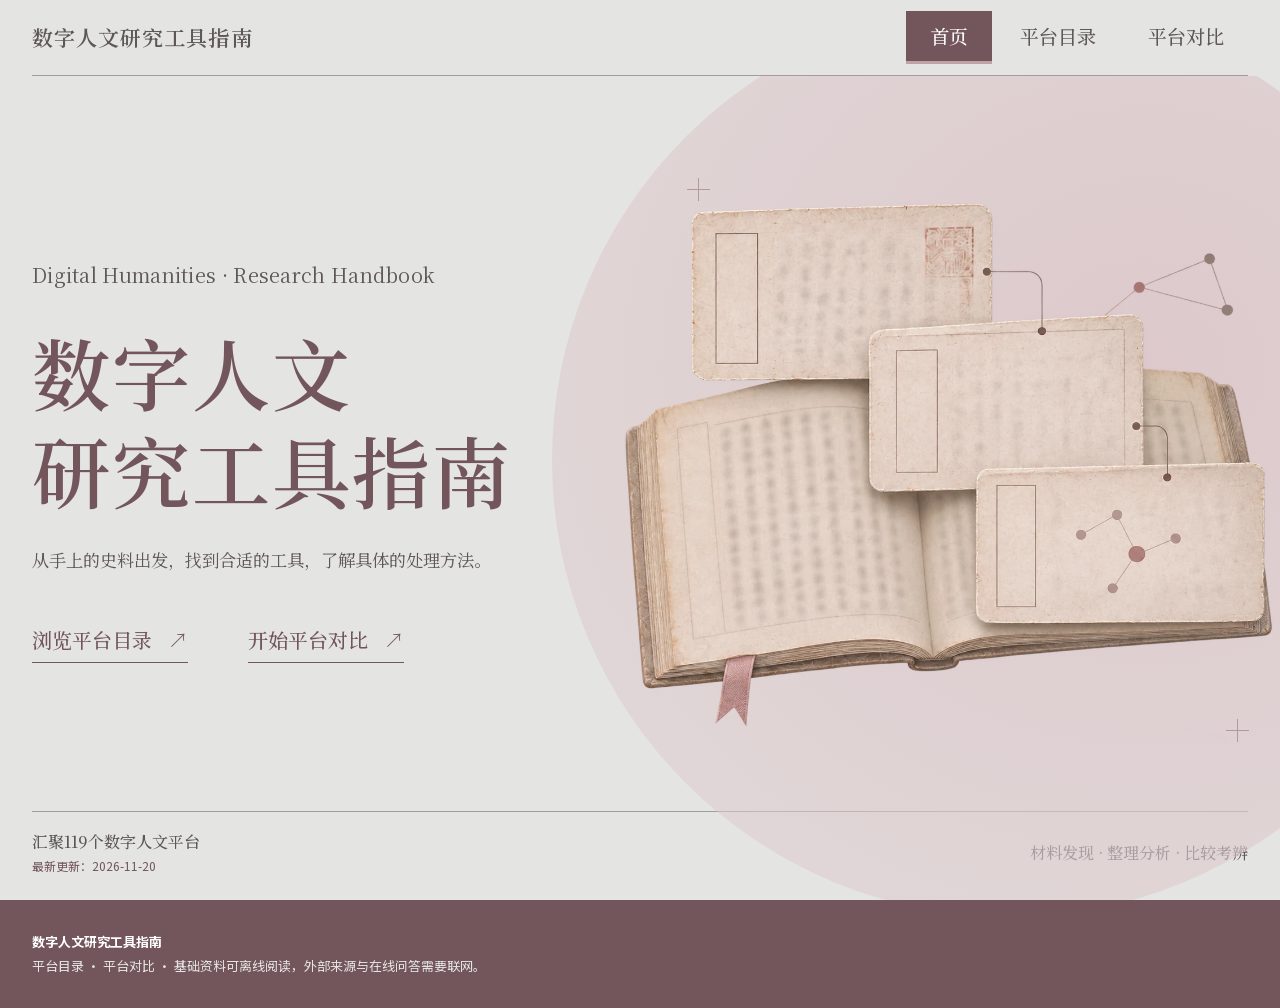
==== commit 6c11921c: "Make optional AI available in a drawer and update site date Add comparison heading and floating AI e" ====
--- a/index.html
+++ b/index.html
@@ -223,6 +223,92 @@
       .catalog-searchbar .button { height:44px; width:100%; }
       .catalog-search-field input { font-size:16px; }
     }
+
+    .catalog-browse-tools { display:flex; justify-content:flex-start; margin:0 0 18px; }
+    .catalog-browse-tools button { padding:7px 16px; border:1px solid #73565B; border-radius:0; background:transparent; color:#73565B; font-size:14px; cursor:pointer; }
+    .catalog-browse-tools button:hover,.catalog-browse-tools button[aria-expanded="true"] { background:#73565B; color:#FAF9F8; }
+    .catalog-search-example { display:flex; flex-wrap:wrap; gap:4px 14px; margin:0 0 28px; color:#5E5759; font-size:14px; line-height:1.8; }
+    .catalog-search-example strong { color:#73565B; font-weight:600; }
+    .catalog-search-example b { color:#73565B; font-weight:600; }
+
+    /* Catalogue workspace: quiet paper surfaces and a clear filtering rail. */
+    body[data-current-page="catalog"] { background:#F0EEED; }
+    #catalog>.section { padding-top:28px; }
+    .catalog-searchbar { gap:12px; margin-bottom:14px; }
+    .catalog-search-field input { border-color:#5E5759; border-radius:8px; box-shadow:inset 0 1px 2px #0000000a; }
+    .catalog-searchbar .button { border-radius:8px; min-width:120px; }
+    .catalog-search-example { padding:0 2px; margin-bottom:32px; color:#736A6D; font-size:14px; }
+    .catalog-search-example strong { padding-right:14px; border-right:1px solid #CFC1C4; }
+    .catalog-browse-tools { margin-bottom:16px; }
+    .catalog-browse-tools button { border:0; border-radius:5px; padding:7px 12px; background:#E6DDE0; font-size:14px; }
+    .catalog-workspace { display:grid; grid-template-columns:228px minmax(0,1fr); gap:30px; align-items:start; }
+    .catalog-facets { position:sticky; top:92px; max-height:calc(100svh - 112px); overflow-y:auto; background:#FAF9F8; border:1px solid #DED6D7; border-radius:10px; padding:20px 18px; scrollbar-width:thin; }
+    .catalog-facets summary { cursor:pointer; display:flex; justify-content:space-between; align-items:center; color:#5E5759; font:600 19px/1.6 var(--serif); list-style:none; }
+    .catalog-facets summary::-webkit-details-marker { display:none; }
+    .catalog-facets summary span { font:12px/1.6 var(--sans); color:#887B80; }
+    .catalog-facet-tools { display:flex; justify-content:space-between; align-items:center; gap:8px; margin:12px 0 4px; font-size:12px; color:#887B80; }
+    .catalog-facet-tools button { background:none; border:0; padding:4px 0; color:#73565B; font-size:12px; text-decoration:underline; text-underline-offset:3px; }
+    .catalog-facet-tools button:disabled { opacity:.4; cursor:default; text-decoration:none; }
+    .catalog-facet-group { min-width:0; margin:0; padding:20px 0 16px; border:0; border-top:1px solid #E8E1E2; }
+    .catalog-facet-group legend { float:left; width:100%; margin:0 0 12px; padding:0; color:#73565B; font-size:14px; font-weight:600; }
+    .catalog-facet-option { clear:both; display:grid; grid-template-columns:15px minmax(0,1fr) auto; align-items:start; gap:8px; padding:6px 0; cursor:pointer; font-size:13px; line-height:1.6; color:#5E5759; }
+    .catalog-facet-option input { accent-color:#73565B; width:14px; height:14px; margin:4px 0 0; }
+    .catalog-facet-option small { color:#8B8084; font-size:12px; font-variant-numeric:tabular-nums; padding:1px 5px; border-radius:4px; background:#F0EBEC; }
+    .catalog-facet-option:has(input:checked) { color:#73565B; font-weight:600; }
+    .catalog-facet-option:has(input:disabled) { opacity:.45; cursor:default; }
+    .catalog-results { min-width:0; }
+    .catalog-results-head { display:flex; align-items:center; justify-content:space-between; gap:12px; flex-wrap:wrap; min-height:34px; padding-bottom:14px; margin-bottom:18px; border-bottom:1px solid #D6CCCF; }
+    .catalog-results-head .catalog-result-count { margin:0; font-size:14px; }
+    .catalog-results-head strong { color:#73565B; font-weight:600; }
+    .catalog-print-tools { display:flex; gap:16px; }
+    .catalog-print-tools button { border:0; padding:4px 0; background:none; color:#81737A; font-size:12px; }
+    .catalog-print-tools button:hover { color:#73565B; text-decoration:underline; }
+    #catalog-grid { grid-template-columns:repeat(2,minmax(0,1fr)); gap:20px; }
+    #catalog-grid .tool-card { padding:25px; border:1px solid #DED6D7; border-radius:10px; background:#FAF9F8; box-shadow:0 2px 8px #5E575906; transition:box-shadow .2s,border-color .2s; }
+    #catalog-grid .tool-card:hover { border-color:#BDA6AE; box-shadow:0 8px 24px #5E57590c; }
+    #catalog-grid .tool-id { color:#9B858E; font-size:11px; letter-spacing:.12em; margin-bottom:7px; }
+    #catalog-grid .tool-card h3 { color:#5E5759; font-size:23px; margin-bottom:10px; }
+    #catalog-grid .tool-layer { align-self:flex-start; margin-bottom:16px; padding:3px 8px; border-radius:4px; background:#EFE6E9; color:#73565B; font-size:11px; font-weight:500; }
+    #catalog-grid .tool-card>p { font-size:14px; color:#6B6266; line-height:1.9; margin-bottom:18px; }
+    #catalog-grid .tool-card dl { gap:7px 10px; font-size:13px; margin-bottom:18px; }
+    #catalog-grid .tool-card dt { color:#9A8B92; }
+    #catalog-grid .tool-card dd { color:#655C61; }
+    #catalog-grid .tool-card summary { font-size:12px; }
+    #catalog-grid .tool-footer { margin-top:auto; padding-top:15px; border-color:#E4DCDD; font-size:12px; }
+    #catalog-grid .verification { border:0; border-radius:4px; background:#EEE7E9; font-size:11px; }
+    @media(max-width:1000px) { .catalog-workspace { grid-template-columns:205px minmax(0,1fr); gap:20px; } #catalog-grid .tool-card { padding:20px; } }
+    @media(max-width:820px) { .catalog-workspace { grid-template-columns:1fr; gap:20px; } .catalog-facets { position:static; max-height:none; padding:16px 20px; } #catalog-facet-groups { display:grid; grid-template-columns:repeat(2,minmax(0,1fr)); gap:0 28px; } .catalog-facets summary::after { content:"⌄"; font:16px var(--sans); } .catalog-facets summary span { margin-left:auto; margin-right:12px; } }
+    @media(max-width:540px) { #catalog-grid { grid-template-columns:1fr; gap:16px; } #catalog-facet-groups { grid-template-columns:1fr; } #catalog-grid .tool-card h3 { font-size:21px; } .catalog-search-example { font-size:13px; } }
+    @media print { .catalog-workspace { display:block; } #catalog-grid { display:block; } #catalog-grid .tool-card { border-radius:0; box-shadow:none; } .catalog-results-head { border:0; } }
+
+    .catalog-search-explanation { margin:0 0 14px; color:#807079; font-size:12px; line-height:1.8; }
+    #catalog-grid .tool-card>p.tool-match { margin:-5px 0 16px; padding:9px 10px; background:#EFE8EB; border-left:2px solid #C0A2A4; border-radius:3px; color:#73565B; font-size:12px; line-height:1.7; }
+    .tool-match span { display:block; font-size:11px; font-weight:600; margin-bottom:2px; }
+
+    .catalog-task-guide { padding:22px 24px; margin:0 0 28px; border:1px solid #D8C7CD; border-radius:10px; background:#F6F0F2; }
+    .catalog-task-guide h3 { margin:0 0 7px; font:600 21px/1.6 var(--serif); color:#73565B; }
+    .catalog-task-guide p { margin:0 0 16px; font-size:14px; color:#776A70; }
+    .catalog-task-options { display:flex; flex-wrap:wrap; gap:10px; }
+    .catalog-task-options button { padding:9px 14px; border:1px solid #CBB6BE; border-radius:6px; color:#73565B; background:#FAF9F8; font-size:14px; }
+    .catalog-task-options button:hover { background:#73565B; border-color:#73565B; color:#FAF9F8; }
+    .catalog-task-guide p.catalog-task-note { margin:16px 0 0; font-size:12px; line-height:1.8; }
+    @media(max-width:540px) { .catalog-task-guide {padding:18px;} .catalog-task-options {display:grid;grid-template-columns:1fr 1fr;} .catalog-task-options button {font-size:13px;padding:9px;} }
+
+    .catalog-discovery { width:min(100%,920px); margin:42px auto 58px; padding:12px 0; text-align:center; }
+    .catalog-discovery h3 { margin:0 0 9px; color:#73565B; font:550 clamp(23px,2.4vw,30px)/1.5 var(--serif); letter-spacing:.035em; }
+    .catalog-discovery-lead { margin:0; color:#8A7C82; font-size:14px; line-height:1.9; }
+    .catalog-topic-grid { display:grid; grid-template-columns:repeat(3,minmax(0,1fr)); gap:13px; margin:26px 0 24px; }
+    .catalog-topic-grid button { min-width:0; padding:20px 22px; text-align:left; border:1px solid #DDD0D5; border-radius:9px; background:#FAF9F8; color:#5E5759; box-shadow:0 2px 8px #73565B04; transition:border-color .2s,box-shadow .2s,background .2s; }
+    .catalog-topic-grid button:hover { border-color:#B99BA7; background:#F6EFF2; box-shadow:0 5px 16px #73565B0a; }
+    .catalog-topic-grid strong { display:block; font:600 18px/1.6 var(--serif); color:#73565B; margin-bottom:5px; }
+    .catalog-topic-grid button>span { display:block; font-size:13px; color:#8A7C82; line-height:1.8; }
+    .catalog-material-shortcuts { display:flex; flex-wrap:wrap; align-items:center; justify-content:center; gap:12px 20px; padding-top:19px; border-top:1px solid #DFD5D9; }
+    .catalog-material-shortcuts>span { color:#8A7C82; font-size:13px; }
+    .catalog-material-shortcuts>div { display:flex; flex-wrap:wrap; justify-content:center; gap:8px; }
+    .catalog-material-shortcuts button { border:1px solid transparent; border-radius:5px; padding:5px 13px; background:#E8DFE3; color:#73565B; font-size:13px; }
+    .catalog-material-shortcuts button:hover { border-color:#B99BA7; background:#DFCFD6; }
+    @media(max-width:680px) { .catalog-discovery {margin:30px auto 38px;} .catalog-topic-grid {grid-template-columns:repeat(2,minmax(0,1fr));gap:10px;margin-top:20px;} .catalog-topic-grid button {padding:17px 15px;} .catalog-topic-grid strong {font-size:17px;} .catalog-discovery-lead {font-size:13px;} }
+    @media(max-width:360px) { .catalog-topic-grid button {padding:15px 12px;} .catalog-topic-grid button>span {font-size:12px;} }
 </style>
   <!-- COMPARISON_STYLE_BEGIN -->
 <style id="comparison-styles">
@@ -457,8 +543,462 @@
   .cmp-service-status { color:#5E5759; background:#EDE3E4; }
 }
 
+/* Match the catalogue entrance: warm paper, plum controls, shared reading width. */
+@media screen {
+  body[data-current-page="comparison"] {
+    background:#F5F2F0;
+    color:#493E45;
+  }
+  .compare-workbench {
+    --cmp-red:#69515D;
+    --cmp-dark:#69515D;
+    --cmp-line:#E1D8DD;
+    --cmp-muted:#867780;
+    background:#F5F2F0;
+    color:#493E45;
+    padding:42px 0 60px;
+  }
+  .cmp-wrap { width:min(1120px,calc(100% - 64px)); }
+  .compare-workbench .cmp-intro { display:block; margin:0 0 26px; }
+  .cmp-intro h2 {
+    max-width:none;
+    margin:0 0 9px;
+    font:550 clamp(25px,2.7vw,34px)/1.5 var(--serif);
+    letter-spacing:.025em;
+    color:#493E45;
+  }
+  .cmp-description { color:#867780; font-size:14px; line-height:1.9; }
+  .cmp-selectors {
+    gap:0 22px;
+    padding:24px 26px 20px;
+    border:1px solid #5B4552;
+    border-radius:12px;
+    background:#69515D;
+    box-shadow:0 4px 12px #69515D0A;
+  }
+  .cmp-selectors .cmp-picker>label { font-size:13px; font-weight:500; }
+  .cmp-selectors .cmp-picker>label>span { color:#D8C6D0; }
+  .cmp-selectors .cmp-searchbox>input {
+    height:54px;
+    border-color:#BCA7B3;
+    border-radius:7px;
+    background:#FFFFFF0C;
+    box-shadow:none;
+    font-size:17px;
+    font-weight:500;
+  }
+  .cmp-selectors .cmp-platform-kind { color:#DDD0D8; font-size:12px; }
+  .cmp-selectors .cmp-swap {
+    width:40px;
+    height:40px;
+    border-radius:50%;
+    border-color:#BCA7B3;
+    background:transparent;
+  }
+  .cmp-examples { gap:8px; margin-top:18px; padding-top:16px; }
+  .cmp-selectors .cmp-examples>span { font-size:12px; color:#DDD0D8; }
+  .cmp-selectors .cmp-examples button {
+    padding:6px 12px;
+    border-radius:20px;
+    font-size:12px;
+    background:transparent;
+    border-color:#BCA7B3;
+  }
+  .cmp-selectors .cmp-picker>ul {
+    padding:6px;
+    border:1px solid #DCCDD5;
+    border-radius:8px;
+    background:#FFFDFA;
+    box-shadow:0 8px 24px #493E451A;
+  }
+  .cmp-selectors .cmp-picker>ul>li { color:#493E45; border-radius:5px; }
+  .cmp-selectors .cmp-picker>ul>li small { color:#867780; }
+  .cmp-selectors .cmp-picker>ul>li[aria-selected="true"] { color:#493E45; background:#F3ECEF; }
+  .cmp-selectors .cmp-picker>ul>li[aria-disabled="true"],
+  .cmp-selectors .cmp-picker>ul>li[aria-disabled="true"] small { color:#91858C; }
+  .cmp-notice { margin:10px 0 8px; color:#69515D; }
+  .cmp-workspace { grid-template-columns:minmax(0,1fr); gap:30px; }
+  .cmp-table-panel>.cmp-panel-heading { padding:8px 0 16px; }
+  .cmp-panel-heading h3 { color:#493E45; font:550 21px/1.5 var(--serif); }
+  .cmp-title-note { color:#867780; }
+  .cmp-count { border:0; padding:0; color:#867780; font-size:12px; }
+  .cmp-table-panel>.cmp-filters { gap:16px; padding:0 0 18px; color:#69515D; }
+  .cmp-filters select {
+    max-width:100%;
+    border:1px solid #DCCDD5;
+    border-radius:6px;
+    background:#FFFDFA;
+    padding:8px 12px;
+    color:#69515D;
+  }
+  .cmp-check input { accent-color:#69515D; }
+  .cmp-text-button { color:#867780; text-decoration:underline; text-underline-offset:4px; }
+  .cmp-table-panel>.cmp-table-scroll {
+    border:1px solid #E1D8DD;
+    border-radius:12px;
+    background:#FFFDFA;
+  }
+  .cmp-table-panel .cmp-table { background:#FFFDFA; }
+  .cmp-table th,.cmp-table td { padding:18px 22px; border-color:#E1D8DD; }
+  .cmp-table th+th,.cmp-table td+td { border-left-color:#E1D8DD; }
+  .cmp-table thead th { background:#ECE3E8; color:#493E45; font:550 20px/1.6 var(--serif); }
+  .cmp-table thead th:first-child { width:20%; font:500 13px/1.6 var(--sans); color:#69515D; }
+  .cmp-table thead th { width:40%; }
+  .cmp-table thead tr:first-child>th { border-top:0; }
+  .cmp-table tbody th { color:#69515D; background:#F5F0F2; font-size:14px; text-align:left; }
+  .cmp-table td { color:#493E45; font-size:14px; line-height:1.9; }
+  .cmp-table .cmp-group-row>th { background:#F0E8EC; color:#69515D; font-size:13px; padding:10px 22px; }
+  .cmp-capability-tag,.cmp-evidence { border-radius:4px; background:#F3ECEF; color:#69515D; border-color:#DCCDD5; font-weight:500; }
+  .cmp-cell-more summary,.cmp-cell-sources summary,.cmp-cell-sources a { color:#69515D; }
+  .cmp-table td .cmp-cell-meta { color:#867780; }
+  .cmp-table-note { padding:14px 0 0; border:0; background:transparent; color:#867780; font-size:12px; }
+  .cmp-task-details { margin-top:20px; border:1px solid #E1D8DD; border-radius:10px; overflow:hidden; }
+  .cmp-task-details>summary { padding:15px 20px; background:#FFFDFA; color:#69515D; font-size:14px; }
+  .cmp-chat-panel {
+    border:1px solid #E1D8DD;
+    border-radius:12px;
+    background:#FFFDFA;
+    box-shadow:none;
+  }
+  .cmp-chat-panel .cmp-panel-heading { padding:22px 24px 12px; }
+  .cmp-chat-panel .cmp-kicker { letter-spacing:.04em; color:#867780; font-size:11px; font-weight:400; }
+  .cmp-ai-mark { background:#F3ECEF; color:#69515D; border-radius:50%; }
+  .cmp-chat-lead { font-size:13px; color:#867780; }
+  .cmp-chat-pair { border:0; border-radius:6px; background:#F3ECEF; color:#69515D; }
+  .cmp-api-guide { margin:16px 24px; padding:15px 18px; border:1px solid #E1D8DD; border-radius:8px; color:#493E45; font-size:13px; }
+  .cmp-api-guide summary,.cmp-api-guide a { color:#69515D; }
+  .cmp-api-guide pre { background:#F3ECEF; border-radius:6px; }
+  .cmp-service-status { background:#F5F0F2; border:0; border-radius:6px; color:#69515D; font-size:12px; }
+  .cmp-reconnect { margin-top:0; color:#69515D; font-size:12px; text-underline-offset:4px; }
+  #cmp-chat-form input,#cmp-chat-form textarea { border-color:#E1D8DD; border-radius:6px; background:#F5F2F0; color:#493E45; }
+  .cmp-report-actions { margin-top:28px; padding:22px 0 0; border:0; border-top:1px solid #E1D8DD; }
+  .cmp-report-actions strong { font-size:18px; color:#493E45; }
+  .cmp-report-actions span { font-size:12px; color:#867780; }
+  .cmp-report-actions button { padding:10px 14px; border:1px solid #DCCDD5; border-radius:6px; color:#69515D; font-size:12px; }
+  .cmp-report-actions button:last-child { background:#69515D; border-color:#69515D; color:#FFFDFA; }
+  .cmp-report-actions button:hover { background:#F0E8EC; color:#493E45; }
+  .compare-workbench :focus-visible { outline-color:#69515D; }
+  .cmp-selectors :focus-visible { outline-color:#FFFDFA; }
+}
+@media screen and (max-width:760px) {
+  .compare-workbench { padding:28px 0 40px; }
+  .cmp-wrap { width:calc(100% - 32px); }
+  .cmp-selectors { padding:18px 14px; gap:0 10px; }
+  .cmp-selectors .cmp-searchbox>input { padding:10px; font-size:14px; height:48px; }
+  .cmp-selectors .cmp-swap { width:28px; height:28px; }
+  .cmp-examples>span { width:100%; }
+  .cmp-selectors .cmp-examples button { font-size:11px; padding:5px 9px; }
+  .cmp-mobile-tabs { border-color:#DCCDD5; }
+  .cmp-mobile-tabs button { color:#867780; }
+  .cmp-mobile-tabs button[aria-selected="true"] { color:#69515D; border-color:#69515D; }
+  .cmp-table th,.cmp-table td { padding:12px 10px; }
+  .cmp-table td { font-size:13px; line-height:1.8; }
+  .cmp-table tbody th { font-size:12px; }
+  .cmp-table thead th { font-size:16px; }
+  .cmp-table thead th:first-child { font-size:12px; }
+  .cmp-table .cmp-group-row>th { padding:9px 10px; }
+  .cmp-table-panel>.cmp-filters { gap:10px; flex-wrap:wrap; }
+  .cmp-panel-heading h3 { font-size:19px; }
+  .cmp-report-actions { align-items:flex-start; flex-direction:column; }
+  .cmp-report-actions button { flex:1; font-size:11px; padding:9px; }
+}
+
+/* Compact exchange symbol, without an enclosing ring. */
+@media screen {
+  .cmp-selectors .cmp-swap {
+    display:grid;
+    place-items:center;
+    padding:0;
+    border:0;
+    border-radius:6px;
+    background:transparent;
+    color:#E7D8E0;
+    transition:background .18s ease,color .18s ease;
+  }
+  .cmp-selectors .cmp-swap:hover { background:#FFFFFF12; color:#FFFDFA; }
+  .cmp-swap-icon { display:block; width:24px; height:24px; }
+}
+
+/* Optional AI stays within reach without narrowing the comparison table. */
+.cmp-ai-drawer:not([open]) { display:none!important; }
+@media screen {
+  .cmp-result-tools { display:flex; align-items:center; gap:18px; flex-wrap:wrap; justify-content:flex-end; }
+  .cmp-ai-trigger,.cmp-ai-floating {
+    display:inline-flex; align-items:center; justify-content:center; gap:10px;
+    border:1px solid #DCCDD5; border-radius:7px; padding:9px 14px;
+    background:#FFFDFA; color:#69515D; font:500 13px/1.5 var(--sans); cursor:pointer;
+  }
+  .cmp-ai-trigger:hover,.cmp-ai-floating:hover { background:#F0E8EC; border-color:#BCA7B3; }
+  .cmp-ai-floating {
+    position:fixed; right:28px; bottom:28px; z-index:40;
+    padding:12px 18px; border-radius:28px; border-color:#69515D;
+    background:#69515D; color:#FFFDFA; box-shadow:0 5px 20px #493E4520;
+  }
+  .cmp-ai-floating:hover { background:#58444E; color:#FFFDFA; }
+  body:not([data-current-page="comparison"]) .cmp-ai-floating { display:none; }
+  body.cmp-ai-open { overflow:hidden; }
+  .cmp-chat-panel.cmp-ai-drawer[open] {
+    display:block!important; position:fixed; inset:0 0 0 auto;
+    width:min(480px,100%); max-width:100%; height:100dvh; max-height:100dvh;
+    margin:0; padding:0 0 24px; overflow:auto; overscroll-behavior:contain;
+    border:0; border-left:1px solid #E1D8DD; border-radius:14px 0 0 14px;
+    background:#FFFDFA; color:#493E45; box-shadow:-10px 0 35px #493E4514;
+  }
+  .cmp-ai-drawer::backdrop { background:#31262D55; }
+  .cmp-ai-drawer .cmp-panel-heading {
+    position:sticky; top:0; z-index:2; background:#FFFDFA;
+    border-bottom:1px solid #E1D8DD; padding:22px 24px 18px; margin-bottom:18px;
+  }
+  .cmp-ai-close {
+    display:grid; place-items:center; width:36px; height:36px; flex-shrink:0;
+    border:0; border-radius:50%; background:#F3ECEF; color:#69515D; cursor:pointer;
+  }
+  .cmp-ai-close:hover { background:#E7D8E0; }
+  .cmp-drawer-label { margin:0 24px 12px; color:#69515D; font-size:12px; }
+  .cmp-ai-drawer :focus-visible,.cmp-ai-trigger:focus-visible,.cmp-ai-floating:focus-visible {
+    outline:2px solid #69515D; outline-offset:3px;
+  }
+}
+@media screen and (max-width:760px) {
+  .cmp-table-panel>.cmp-panel-heading { align-items:flex-start; }
+  .cmp-result-tools { gap:8px; }
+  .cmp-result-tools .cmp-count { font-size:11px; }
+  .cmp-ai-trigger { font-size:12px; padding:7px 10px; }
+  .cmp-ai-floating { right:16px; bottom:calc(18px + env(safe-area-inset-bottom)); padding:10px 15px; font-size:12px; }
+  .cmp-chat-panel.cmp-ai-drawer[open] {
+    inset:auto 0 0; width:100%; height:88dvh; max-height:88dvh;
+    border-left:0; border-top:1px solid #E1D8DD; border-radius:16px 16px 0 0;
+    padding-bottom:calc(24px + env(safe-area-inset-bottom));
+  }
+}
+@media print {
+  .cmp-ai-trigger,.cmp-ai-floating,.cmp-ai-drawer,.cmp-ai-close { display:none!important; }
+  body.cmp-ai-open { overflow:visible; }
+}
+
 </style>
 <!-- COMPARISON_STYLE_END -->
+<!-- CATALOG_STYLE_BEGIN -->
+<style id="catalog-design-styles">
+/* Local catalogue design draft: paper, plum, and one continuous reading axis. */
+@media screen {
+  body[data-current-page="catalog"] {
+    --catalog-paper: #F5F2F0;
+    --catalog-surface: #FFFDFA;
+    --catalog-ink: #493E45;
+    --catalog-muted: #867780;
+    --catalog-accent: #69515D;
+    --catalog-line: #E1D8DD;
+    background: var(--catalog-paper);
+    color: var(--catalog-ink);
+  }
+  #catalog > .section > .wrap {
+    width: min(1120px, calc(100% - 64px));
+  }
+  #catalog > .section { padding: 42px 0 60px; }
+  #catalog .catalog-entry { width: 100%; margin: 0; }
+  #catalog .catalog-entry-heading { margin: 0 0 24px; }
+  #catalog .catalog-entry-heading h3 {
+    margin: 0 0 9px;
+    font: 550 clamp(25px, 2.7vw, 34px)/1.5 var(--serif);
+    letter-spacing: .025em;
+    color: var(--catalog-ink);
+  }
+  #catalog .catalog-entry-heading p {
+    margin: 0;
+    color: var(--catalog-muted);
+    font-size: 14px;
+    line-height: 1.9;
+  }
+  #catalog .catalog-browse-tools { margin: 0 0 10px; }
+  #catalog .catalog-browse-tools button {
+    padding: 2px 0 4px;
+    border: 0;
+    border-bottom: 1px solid #C6B2BD;
+    border-radius: 0;
+    background: transparent;
+    color: var(--catalog-accent);
+    font-size: 13px;
+  }
+  #catalog .catalog-browse-tools button:hover,
+  #catalog .catalog-browse-tools button[aria-expanded="true"] {
+    color: var(--catalog-ink);
+    background: transparent;
+    border-bottom-color: var(--catalog-accent);
+  }
+  #catalog .catalog-searchbar {
+    display: grid;
+    grid-template-columns: minmax(0, 1fr) auto;
+    align-items: center;
+    gap: 6px;
+    margin: 0;
+    padding: 6px;
+    border: 1px solid #5B4552;
+    border-radius: 10px;
+    background: var(--catalog-accent);
+    box-shadow: 0 4px 12px #69515D0A;
+  }
+  #catalog .catalog-searchbar:focus-within {
+    outline: 2px solid #C6AFBC;
+    outline-offset: 3px;
+  }
+  #catalog .catalog-search-field input {
+    height: 52px;
+    padding: 10px 14px 10px 45px;
+    border: 0;
+    border-radius: 5px;
+    outline: none;
+    background: transparent;
+    color: #FFFDFA;
+    box-shadow: none;
+    font-size: 16px;
+  }
+  #catalog .catalog-search-field input::placeholder { color: #DDD0D8; }
+  #catalog .catalog-search-field svg {
+    left: 14px;
+    top: 50%;
+    transform: translateY(-50%);
+    color: #DDD0D8;
+    width: 19px;
+    height: 19px;
+  }
+  #catalog .catalog-searchbar .button {
+    width: auto;
+    min-width: 108px;
+    height: 48px;
+    margin: 0;
+    padding: 10px 22px;
+    border: 0;
+    border-radius: 6px;
+    background: #D8C6D0;
+    color: #4C3943;
+    font-size: 14px;
+    font-weight: 600;
+  }
+  #catalog .catalog-searchbar .button:hover { background: #E7D8E0; }
+  #catalog .catalog-searchbar .button:focus-visible {
+    outline-color: #FFFDFA;
+    outline-offset: 2px;
+  }
+  #catalog .catalog-search-example {
+    gap: 4px 12px;
+    margin: 13px 0 28px;
+    padding: 0;
+    color: var(--catalog-muted);
+    font-size: 13px;
+  }
+  #catalog .catalog-search-example strong {
+    padding: 0;
+    border: 0;
+    color: var(--catalog-accent);
+    font-weight: 500;
+  }
+  #catalog .catalog-discovery { width: 100%; margin: 0; padding: 0; text-align: left; }
+  #catalog .catalog-section-caption {
+    display: flex;
+    justify-content: space-between;
+    align-items: baseline;
+    gap: 16px;
+    color: var(--catalog-accent);
+    font-size: 14px;
+    font-weight: 600;
+  }
+  #catalog .catalog-section-caption small {
+    color: var(--catalog-muted);
+    font-size: 12px;
+    font-weight: 400;
+  }
+  #catalog .catalog-topic-grid {
+    display: grid;
+    grid-template-columns: repeat(2, minmax(0, 1fr));
+    gap: 0;
+    margin: 12px 0 0;
+    overflow: hidden;
+    border: 1px solid var(--catalog-line);
+    border-radius: 12px;
+    background: var(--catalog-surface);
+  }
+  #catalog .catalog-topic-grid button {
+    min-height: 104px;
+    padding: 21px 25px;
+    border: 0;
+    border-right: 1px solid var(--catalog-line);
+    border-bottom: 1px solid var(--catalog-line);
+    border-radius: 0;
+    background: transparent;
+    box-shadow: none;
+    text-align: left;
+  }
+  #catalog .catalog-topic-grid button:nth-child(2n) { border-right: 0; }
+  #catalog .catalog-topic-grid button:nth-last-child(-n+2) { border-bottom: 0; }
+  #catalog .catalog-topic-grid button:hover { background: #F3ECEF; box-shadow: none; }
+  #catalog .catalog-topic-grid button:focus-visible { outline-offset: -4px; }
+  #catalog .catalog-topic-grid strong {
+    margin-bottom: 5px;
+    color: var(--catalog-ink);
+    font: 550 18px/1.55 var(--serif);
+    letter-spacing: .015em;
+  }
+  #catalog .catalog-topic-grid button > span {
+    color: var(--catalog-muted);
+    font-size: 14px;
+    line-height: 1.8;
+  }
+  #catalog .catalog-material-shortcuts {
+    justify-content: flex-start;
+    gap: 12px 22px;
+    margin-top: 22px;
+    padding: 0;
+    border: 0;
+  }
+  #catalog .catalog-material-shortcuts > span { color: var(--catalog-muted); }
+  #catalog .catalog-material-shortcuts > div { gap: 8px; justify-content: flex-start; }
+  #catalog .catalog-material-shortcuts button {
+    padding: 5px 15px;
+    border: 1px solid #DCCDD5;
+    border-radius: 20px;
+    background: transparent;
+    color: var(--catalog-accent);
+    font-size: 13px;
+  }
+  #catalog .catalog-material-shortcuts button:hover {
+    border-color: #B89CAA;
+    background: #EDE2E8;
+  }
+  #catalog .catalog-facets,
+  #catalog-grid .tool-card {
+    border-color: var(--catalog-line);
+    background: var(--catalog-surface);
+    box-shadow: none;
+  }
+  #catalog-grid .tool-card h3 { color: var(--catalog-ink); }
+  #catalog-grid .tool-layer, #catalog-grid .verification { background: #EEE5EA; }
+  #catalog-grid .tool-card > p.tool-match { background: #F3EDF0; border-left-color: #C3A9B6; }
+  #catalog .catalog-task-guide { border-color: var(--catalog-line); background: #F1E9ED; }
+  #catalog .catalog-task-options button { background: var(--catalog-surface); border-color: #D8C5CF; }
+  #catalog .catalog-task-options button:hover { background: var(--catalog-accent); color: #FFFDFA; }
+
+}
+@media screen and (max-width: 680px) {
+  #catalog > .section > .wrap { width: calc(100% - 32px); }
+  #catalog > .section { padding: 28px 0 38px; }
+  #catalog .catalog-entry-heading { margin-bottom: 20px; }
+  #catalog .catalog-entry-heading h3 { font-size: 27px; }
+  #catalog .catalog-searchbar { grid-template-columns: minmax(0, 1fr) auto; padding: 5px; }
+  #catalog .catalog-searchbar .button { min-width: 88px; height: 46px; padding: 9px 13px; }
+  #catalog .catalog-search-field input { height: 48px; padding-left: 36px; }
+  #catalog .catalog-search-field svg { left: 9px; width: 17px; }
+  #catalog .catalog-search-example { margin-bottom: 24px; }
+  #catalog .catalog-topic-grid { grid-template-columns: 1fr; }
+  #catalog .catalog-topic-grid button { min-height: 90px; padding: 18px 20px; border-right: 0; border-bottom: 1px solid var(--catalog-line); }
+  #catalog .catalog-topic-grid button:nth-last-child(2) { border-bottom: 1px solid var(--catalog-line); }
+  #catalog .catalog-topic-grid button:last-child { border-bottom: 0; }
+  #catalog .catalog-material-shortcuts { gap: 10px; margin-top: 20px; }
+  #catalog .catalog-material-shortcuts > span { width: 100%; }
+}
+
+</style>
+<!-- CATALOG_STYLE_END -->
 </head>
 <body>
   <a id="skip-link" class="skip-link" href="#main">跳到主要内容</a>
@@ -475,17 +1015,35 @@
       </div>
       <div class="hero-art" aria-hidden="true"><img src="assets/images/hero-archive.webp" width="1200" height="1000" alt="" decoding="async" fetchpriority="high"><span class="hero-cross cross-one"></span><span class="hero-cross cross-two"></span></div>
     </div>
-<div class="wrap hero-meta hero-bottom"><span>汇聚119个数字人文平台<small>最新更新：2026-10-21</small></span><span>材料发现 · 整理分析 · 比较考辨</span></div>
+<div class="wrap hero-meta hero-bottom"><span>汇聚119个数字人文平台<small>最新更新：2026-11-20</small></span><span>材料发现 · 整理分析 · 比较考辨</span></div>
   </header></div>
 
-<div class="chapter-page" data-page="catalog" id="catalog"><div class="chapter-toolbar screen-only" id="catalog-print-tools" hidden><div class="wrap"><button type="button" id="print-button">打印筛选结果</button><button type="button" id="print-all">打印全部目录</button></div></div><section class="section"><div class="wrap">
+<div class="chapter-page" data-page="catalog" id="catalog"><section class="section"><div class="wrap">
       <h2 class="sr-only" id="catalog-title" tabindex="-1">平台目录</h2>
+      <div class="catalog-entry">
+      <header class="catalog-entry-heading screen-only" id="catalog-entry-heading"><h3 id="catalog-entry-title">从你的研究任务出发</h3><p id="catalog-entry-description">选择一个研究主题，或输入工具名称与具体任务。</p></header>
+      <div class="catalog-browse-tools screen-only"><button type="button" id="clear-filters" aria-controls="catalog-grid" aria-expanded="false">展开全部</button></div>
       <form class="catalog-searchbar screen-only" id="catalog-filters" role="search">
-        <div class="catalog-search-field"><label class="sr-only" for="search-input">检索平台目录</label><svg aria-hidden="true" viewBox="0 0 24 24" fill="none" stroke="currentColor" stroke-width="1.5"><circle cx="10.5" cy="10.5" r="6.5"/><path d="m15.5 15.5 4.5 4.5"/></svg><input id="search-input" type="search" placeholder="检索工具、功能、材料或研究场景…" autocomplete="off" aria-controls="catalog-grid"></div>
-        <button class="button" type="button" id="clear-filters" aria-controls="catalog-grid" aria-expanded="false">展开全部</button>
+        <div class="catalog-search-field"><label class="sr-only" for="search-input">检索平台目录</label><svg aria-hidden="true" viewBox="0 0 24 24" fill="none" stroke="currentColor" stroke-width="1.5"><circle cx="10.5" cy="10.5" r="6.5"/><path d="m15.5 15.5 4.5 4.5"/></svg><input id="search-input" maxlength="200" type="search" placeholder="检索工具、功能、材料或研究场景…" autocomplete="off" aria-controls="catalog-grid"></div>
+        <button class="button" type="submit" id="catalog-search-submit">点击搜索</button>
       </form>
-      <p id="catalog-result-count" hidden class="catalog-result-count screen-only" role="status" aria-live="polite">共 <strong id="catalog-count">119</strong> 项结果</p>
+      <p class="catalog-search-example screen-only"><strong>检索案例</strong><span>想找能识别古籍扫描件的工具？输入 <b>OCR</b>，再点击搜索。</span></p>
+      <section class="catalog-discovery screen-only" id="catalog-discovery" aria-label="推荐检索主题"></section>
+      </div>
+      <section class="catalog-task-guide screen-only" id="catalog-task-guide" aria-label="按材料选择研究任务" hidden></section>
+      <div class="catalog-workspace" id="catalog-workspace" hidden>
+        <aside class="catalog-facets screen-only" aria-label="筛选平台目录">
+          <details open><summary>筛选条件 <span>可多选</span></summary>
+            <div class="catalog-facet-tools"><span id="catalog-filter-summary">全部条件</span><button type="button" id="catalog-reset-facets" disabled>重置筛选</button></div>
+            <div id="catalog-facet-groups"></div>
+          </details>
+        </aside>
+        <div class="catalog-results">
+          <p class="catalog-search-explanation" id="catalog-search-explanation" hidden></p>
+          <div class="catalog-results-head"><p id="catalog-result-count" hidden class="catalog-result-count screen-only" role="status" aria-live="polite">共 <strong id="catalog-count">119</strong> 项结果</p><div class="catalog-print-tools screen-only" id="catalog-print-tools" hidden><button type="button" id="print-button">打印结果</button><button type="button" id="print-all">打印全部</button></div></div>
       <div class="catalog-grid" id="catalog-grid" hidden tabindex="-1" role="region" aria-label="平台目录结果"><noscript><div class="empty-state">119 项目录需要 JavaScript 进行本地渲染与筛选；数据不会上传到网络。</div></noscript></div><div class="pager screen-only" id="catalog-pager" hidden><button type="button" data-page-prev class="button secondary">上一页</button><span data-page-label role="status" aria-live="polite"></span><button type="button" data-page-next class="button secondary">下一页</button></div>
+        </div>
+      </div>
     </div></section></div>
 
     <div class="chapter-page" data-page="comparison" id="page-comparison" hidden>
@@ -493,24 +1051,23 @@
       <!-- COMPARISON_VIEW_BEGIN -->
 <section class="compare-workbench" data-subpanel id="compare" aria-labelledby="compare-heading">
   <div class="cmp-wrap">
-    <header class="cmp-intro"><p class="cmp-description" id="compare-heading">从你的研究问题出发，比较平台功能与适用场景，找到更适合你的研究工具。</p></header>
+    <header class="cmp-intro"><h2 id="compare-heading">选择两个平台，比较功能、材料要求与适用场景。</h2></header>
     <div class="cmp-selectors" aria-label="选择两个平台">
-      <div class="cmp-picker" data-picker="0"><label for="cmp-search-a"><span>01</span> 平台 A</label><div class="cmp-searchbox"><input id="cmp-search-a" type="search" autocomplete="off" role="combobox" aria-autocomplete="list" aria-expanded="false" aria-controls="cmp-options-a" placeholder="搜索平台名称或别名"><span aria-hidden="true">⌕</span></div><ul id="cmp-options-a" role="listbox" hidden></ul><p class="cmp-platform-kind" id="cmp-kind-a"></p></div>
-      <button type="button" id="cmp-swap" class="cmp-swap" aria-label="交换两个平台" title="交换两个平台">⇄</button>
-      <div class="cmp-picker" data-picker="1"><label for="cmp-search-b"><span>02</span> 平台 B</label><div class="cmp-searchbox"><input id="cmp-search-b" type="search" autocomplete="off" role="combobox" aria-autocomplete="list" aria-expanded="false" aria-controls="cmp-options-b" placeholder="搜索平台名称或别名"><span aria-hidden="true">⌕</span></div><ul id="cmp-options-b" role="listbox" hidden></ul><p class="cmp-platform-kind" id="cmp-kind-b"></p></div>
+      <div class="cmp-picker" data-picker="0"><label for="cmp-search-a"><span>01</span> 平台 A</label><div class="cmp-searchbox"><input id="cmp-search-a" type="search" autocomplete="off" role="combobox" aria-autocomplete="list" aria-expanded="false" aria-controls="cmp-options-a" placeholder="搜索平台名称或别名"><span aria-hidden="true">⌕</span></div><ul id="cmp-options-a" role="listbox" hidden></ul></div>
+      <button type="button" id="cmp-swap" class="cmp-swap" aria-label="交换两个平台" title="交换两个平台"><svg class="cmp-swap-icon" viewBox="0 0 24 24" width="24" height="24" fill="none" stroke="currentColor" stroke-width="1.5" stroke-linecap="round" stroke-linejoin="round" aria-hidden="true"><path d="M4 8h15m-4-4 4 4-4 4M20 16H5m4-4-4 4 4 4"/></svg></button>
+      <div class="cmp-picker" data-picker="1"><label for="cmp-search-b"><span>02</span> 平台 B</label><div class="cmp-searchbox"><input id="cmp-search-b" type="search" autocomplete="off" role="combobox" aria-autocomplete="list" aria-expanded="false" aria-controls="cmp-options-b" placeholder="搜索平台名称或别名"><span aria-hidden="true">⌕</span></div><ul id="cmp-options-b" role="listbox" hidden></ul></div>
       <div class="cmp-examples"><span>试试这些组合</span><button type="button" data-cmp-example="shidian,dedu">古籍阅读 × 平行对读</button><button type="button" data-cmp-example="wuyudian,docusky">信息抽取 × 专题建库</button><button type="button" data-cmp-example="zotero,tropy">文献管理 × 档案整理</button></div>
     </div>
     <p id="cmp-notice" class="cmp-notice" role="status" aria-live="polite"></p>
-    <div class="cmp-mobile-tabs" role="tablist" aria-label="工作台视图"><button type="button" role="tab" id="cmp-tab-table" aria-controls="cmp-table-panel" aria-selected="true" tabindex="0">平台对比</button><button type="button" role="tab" id="cmp-tab-chat" aria-controls="cmp-chat-panel" aria-selected="false" tabindex="-1">自行接入 AI</button></div>
-    <div class="cmp-workspace" data-mobile-view="table">
-      <section class="cmp-table-panel" id="cmp-table-panel" aria-labelledby="cmp-table-title"><header class="cmp-panel-heading"><div><h3 id="cmp-table-title">对比结果 <small class="cmp-title-note">仅供参考</small></h3></div><span class="cmp-count" id="cmp-dimension-count">13 项维度</span></header>
+    <div class="cmp-workspace">
+      <section class="cmp-table-panel" id="cmp-table-panel" aria-labelledby="cmp-table-title"><header class="cmp-panel-heading"><div><h3 id="cmp-table-title">对比结果 <small class="cmp-title-note">仅供参考</small></h3></div><div class="cmp-result-tools"><span class="cmp-count" id="cmp-dimension-count">13 项维度</span><button type="button" class="cmp-ai-trigger" data-cmp-open-ai aria-haspopup="dialog" aria-controls="cmp-chat-panel">AI 辅助分析 <span aria-hidden="true">↗</span></button></div></header>
         <div class="cmp-filters"><label class="cmp-check"><input type="checkbox" id="cmp-diff">只看差异</label><label for="cmp-task" class="sr-only">按比较维度查看</label><select id="cmp-task"><option value="">全部比较维度</option></select><button type="button" class="cmp-text-button" id="cmp-reset-filters">重置</button></div>
         <div class="cmp-table-scroll"><table class="cmp-table"><caption class="sr-only">两个平台从材料获取、准备、处理到成果导出及核查的研究流程对比</caption><thead id="cmp-thead"></thead><tbody id="cmp-tbody"></tbody></table></div>
         <p class="cmp-empty" id="cmp-no-diff" hidden>当前维度的资料说明相同。资料同为待补充不表示能力相同，可取消“只看差异”查看完整内容。</p>
         <details class="cmp-task-details" id="cmp-task-details"><summary id="cmp-task-summary">研究任务细比</summary><div class="cmp-table-scroll"><table class="cmp-table"><caption class="sr-only">专题任务的具体条件与证据</caption><thead id="cmp-task-head"></thead><tbody id="cmp-task-body"></tbody></table></div></details>
         <footer class="cmp-table-note">能力标签依据现有资料归纳，不代表功能实测或性能排名。流程含人工操作建议；待核实不等于不支持。</footer>
       </section>
-      <aside class="cmp-chat-panel" id="cmp-chat-panel" aria-labelledby="cmp-chat-title"><header class="cmp-panel-heading"><div><p class="cmp-kicker">YOUR RESEARCH, FIRST</p><h3 id="cmp-chat-title">自行接入 AI</h3></div><span class="cmp-ai-mark" aria-hidden="true">✳</span></header><p class="cmp-chat-lead">平台对比无需 API。需要进一步讨论研究任务时，可按教程接入自己的模型账户，费用由接入者承担。</p>
+      <dialog class="cmp-chat-panel cmp-ai-drawer" id="cmp-chat-panel" aria-labelledby="cmp-chat-title" aria-describedby="cmp-drawer-description"><header class="cmp-panel-heading"><div><p class="cmp-kicker">进一步讨论研究任务</p><h3 id="cmp-chat-title">自行接入 AI</h3></div><button type="button" id="cmp-ai-close" class="cmp-ai-close" aria-label="关闭 AI 辅助分析" autofocus><svg width="20" height="20" viewBox="0 0 24 24" fill="none" stroke="currentColor" stroke-width="1.5" stroke-linecap="round" aria-hidden="true"><path d="m6 6 12 12M18 6 6 18"/></svg></button></header><p class="cmp-drawer-label" id="cmp-drawer-description">需自行接入 API</p><p class="cmp-chat-lead">平台对比无需 API。需要进一步讨论研究任务时，可按教程接入自己的模型账户，费用由接入者承担。</p>
         <p id="cmp-chat-pair" class="cmp-chat-pair"></p>
         <details class="cmp-api-guide" id="cmp-api-guide">
           <summary>查看 API 接入教程</summary>
@@ -542,8 +1099,9 @@
           <label for="cmp-question">描述问题或继续追问</label><textarea id="cmp-question" rows="3" maxlength="2000" placeholder="告诉助手你想完成什么，以及目前遇到的困难。"></textarea><button type="submit" class="cmp-primary" id="cmp-send" disabled>生成选型建议 <span aria-hidden="true">↗</span></button><p class="cmp-privacy">使用你自行配置的模型账户 · 刷新清空对话<br>提交后，问题与所选平台资料将发送至你配置的模型服务并可能产生费用。请勿输入未获授权的敏感史料。</p>
         </form>
         <div id="cmp-chat-log" class="cmp-chat-log" role="log" aria-label="研究助手对话" aria-live="polite"></div>
-      </aside>
+      </dialog>
     </div>
+    <button type="button" class="cmp-ai-floating" data-cmp-open-ai aria-haspopup="dialog" aria-controls="cmp-chat-panel"><span aria-hidden="true">✳</span> AI 辅助分析</button>
     <div class="cmp-report-actions"><div><strong>把比较带回研究中</strong><span>保留来源、证据状态和待确认事项。</span></div><div><button type="button" id="cmp-share">复制对比链接</button><button type="button" id="cmp-copy">复制完整报告</button><button type="button" id="cmp-print">打印 / 保存 PDF</button></div></div>
     <div class="cmp-print-conversation" id="cmp-print-conversation"></div>
     <noscript><p>双平台交互比较需要启用 JavaScript。仍可使用上方参考入口阅读原始矩阵、专题及案例。</p></noscript>
@@ -557,15 +1115,28 @@
   <!-- CATALOG_DATA_BEGIN -->
 <script type="application/json" id="tool-catalog-data">[{"id":1,"name":"Voyant Tools","language":"多语种文本；界面以英语为主","developer":"Stéfan Sinclair、Geoffrey Rockwell 等","functions":"词频、关键词、共现、趋势、语境和文本可视化","scenarios":"小中型语料的探索性阅读、课程教学、研究假设生成","notes":"在线上传可能涉及版权与隐私；中文分词效果需抽检；不替代统计检验","updated":"持续提供在线服务；具体版本号未逐项核验","url":"https://voyant-tools.org/","sourceCategory":"文本挖掘","region":"全球","verification":"已核实（项目页）","sourceRef":"1","layer":"文史哲专业扩展平台","stages":["分析","出版"],"materials":["通用文本"],"verificationLabel":"已核实","isCore":false,"coreName":""},{"id":2,"name":"MALLET","language":"英文文档；Java；语种取决于分词与停用词配置","developer":"Andrew McCallum / UMass Amherst","functions":"主题模型、文本分类、序列标注、信息抽取","scenarios":"大规模史料主题演变、文献聚类与分类","notes":"需命令行和参数调优；主题数与随机种子显著影响解释","updated":"成熟开源项目；近期发布活跃度需复核","url":"https://mimno.github.io/Mallet/","sourceCategory":"文本挖掘","region":"北美","verification":"已核实（项目页）","sourceRef":"1","layer":"文史哲专业扩展平台","stages":["标注","分析"],"materials":["通用文本"],"verificationLabel":"已核实","isCore":false,"coreName":""},{"id":3,"name":"AntConc","language":"多语种文本；英文界面","developer":"Laurence Anthony","functions":"索引行、词频、搭配、词簇、关键词与语料比较","scenarios":"历史语料的词汇、搭配、语体和用法研究","notes":"不同编码与中文分词需预处理；结果依赖语料代表性","updated":"官网可访问；当前版本与发布日期需复核","url":"https://www.laurenceanthony.net/software/antconc/","sourceCategory":"语料库分析","region":"亚太","verification":"已核实（官网）","sourceRef":"1","layer":"史料数据库与检索资源","stages":["建库","分析"],"materials":["通用文本"],"verificationLabel":"已核实","isCore":false,"coreName":""},{"id":4,"name":"CQPweb","language":"多语种语料；英文界面","developer":"Andrew Hardie / Lancaster University","functions":"在线语料检索、CQP查询、标注、频率与搭配分析","scenarios":"建设机构语料库、多人共享检索、语言史研究","notes":"部署与语料索引需要技术支持；须处理授权和用户权限","updated":"项目仍可访问；实例维护情况由部署机构决定","url":"https://cqpweb.lancs.ac.uk/","sourceCategory":"语料库平台","region":"欧洲","verification":"已核实（项目页）","sourceRef":"1","layer":"史料数据库与检索资源","stages":["标注","建库","分析"],"materials":["通用文本"],"verificationLabel":"已核实","isCore":false,"coreName":""},{"id":5,"name":"QGIS","language":"多语言界面；支持多语种属性数据","developer":"QGIS.org 社区","functions":"制图、空间分析、地理配准、时空数据管理、插件扩展","scenarios":"历史地图配准、事件空间化、路线与区域演变研究","notes":"坐标系与地理编码误差会传播；大型栅格需较高配置","updated":"持续维护，长期版与最新版并行","url":"https://qgis.org/","sourceCategory":"GIS","region":"全球","verification":"已核实（官网）","sourceRef":"1","layer":"核心平台","stages":["分析"],"materials":["地图"],"verificationLabel":"已核实","isCore":true,"coreName":"QGIS"},{"id":6,"name":"ArcGIS StoryMaps","language":"多语言界面与内容","developer":"Esri","functions":"把地图、文字、图片、音视频组合为交互叙事","scenarios":"地方史展览、田野路线、空间史公众传播","notes":"商业云服务；免费账户能力有限；发布前核对素材版权","updated":"SaaS 持续更新；功能随订阅方案变化","url":"https://storymaps.arcgis.com/","sourceCategory":"地图叙事","region":"北美","verification":"已核实（官网）","sourceRef":"1","layer":"史料数据库与检索资源","stages":["分析","出版"],"materials":["档案照片","地图","音视频"],"verificationLabel":"已核实","isCore":false,"coreName":""},{"id":7,"name":"StoryMapJS","language":"多语言内容；英文界面","developer":"Northwestern University Knight Lab","functions":"按地点与时间组织的轻量级地图故事","scenarios":"人物行迹、事件路径、旅行史和课程作业","notes":"依赖在线底图与外部媒体；复杂空间分析能力有限","updated":"官网可用；维护节奏需复核","url":"https://storymap.knightlab.com/","sourceCategory":"地图叙事","region":"北美","verification":"已核实（官网）","sourceRef":"1","layer":"史料数据库与检索资源","stages":["出版"],"materials":["地图","音视频"],"verificationLabel":"已核实","isCore":false,"coreName":""},{"id":8,"name":"Palladio","language":"英文界面；数据可多语种","developer":"Stanford Humanities + Design Lab","functions":"表格数据导入、地图、时间轴、关系图与画廊探索","scenarios":"小规模人物—地点—事件关系探索与教学","notes":"方法案例：结构化历史数据的关系与空间探索；网络边不直接代表因果关系，须保留原始表格和出处。","updated":"研究型工具，近年维护状态需复核","url":"https://hdlab.stanford.edu/palladio/","sourceCategory":"时空可视化","region":"北美","verification":"已核实（项目页）","sourceRef":"1","layer":"文史哲专业扩展平台","stages":["分析"],"materials":["近现代文献","通用文本","地图"],"verificationLabel":"已核实","isCore":false,"coreName":""},{"id":9,"name":"Gephi","language":"多语言界面；标签可多语种","developer":"Gephi Consortium / 开源社区","functions":"网络布局、指标计算、聚类、筛选和图形导出","scenarios":"人物关系、通信网络、引文网络、组织网络","notes":"图形布局不等于因果解释；大型网络需控制内存与采样","updated":"持续维护的开源桌面软件","url":"https://gephi.org/","sourceCategory":"网络分析","region":"全球","verification":"已核实（官网）","sourceRef":"1","layer":"核心平台","stages":["分析"],"materials":["通用文本"],"verificationLabel":"已核实","isCore":true,"coreName":"Gephi"},{"id":10,"name":"Cytoscape","language":"英文界面；标签可多语种","developer":"Cytoscape Consortium","functions":"网络分析、可视化与丰富 App 插件生态","scenarios":"复杂关系网、知识图谱探索、跨表数据叠加","notes":"源于生命科学；人文数据需自行设计节点与边语义","updated":"持续维护，插件兼容性需按版本检查","url":"https://cytoscape.org/","sourceCategory":"网络分析","region":"全球","verification":"已核实（官网）","sourceRef":"2","layer":"文史哲专业扩展平台","stages":["建库","分析","出版"],"materials":["通用文本"],"verificationLabel":"已核实","isCore":false,"coreName":""},{"id":11,"name":"TEI","language":"XML 标准；适用于多语种文本","developer":"Text Encoding Initiative Consortium","functions":"文本结构、人物地名、异文、校勘、手稿与版本信息编码规范","scenarios":"数字校勘本、档案转写、可持续数字出版","notes":"它是标准而非开箱即用软件；项目必须先定制 schema 与标注规范","updated":"TEI Guidelines 持续维护","url":"https://tei-c.org/","sourceCategory":"标注标准","region":"全球","verification":"已核实（官网）","sourceRef":"2","layer":"文史哲专业扩展平台","stages":["清洗","标注","出版"],"materials":["手稿","近现代文献","地图","通用文本"],"verificationLabel":"已核实","isCore":false,"coreName":""},{"id":12,"name":"Omeka","language":"多语言界面与元数据","developer":"Corporation for Digital Scholarship","functions":"数字馆藏、展览、元数据、插件与主题发布","scenarios":"档案馆、博物馆、课程展览和专题数据库","notes":"Omeka Classic 与 Omeka S 架构不同；需规划元数据、备份和服务器","updated":"Omeka S / Classic 均有维护，版本需按官网核对","url":"https://omeka.org/","sourceCategory":"数字馆藏","region":"北美","verification":"已核实（官网）","sourceRef":"2","layer":"核心平台","stages":["建库","出版"],"materials":["近现代文献"],"verificationLabel":"已核实","isCore":true,"coreName":"Omeka S"},{"id":13,"name":"Scalar","language":"多语言内容；英文界面","developer":"Alliance for Networking Visual Culture / USC","functions":"非线性多媒体写作、路径、注释和学术出版","scenarios":"多媒体史学叙事、数字专著和课程项目","notes":"托管与长期保存策略需另行设计；学习成本高于普通博客","updated":"平台可访问；版本活跃度需复核","url":"https://scalar.usc.edu/","sourceCategory":"数字出版","region":"北美","verification":"已核实（官网）","sourceRef":"2","layer":"文史哲专业扩展平台","stages":["标注","出版"],"materials":["音视频"],"verificationLabel":"已核实","isCore":false,"coreName":""},{"id":14,"name":"Tableau Public","language":"多语言界面；数据可多语种","developer":"Tableau / Salesforce","functions":"交互图表、仪表板、地图与公开分享","scenarios":"量化史、人口与经济史、公开数据故事","notes":"工作簿和数据默认公开；敏感或未授权数据不宜上传","updated":"SaaS 与桌面客户端持续更新","url":"https://public.tableau.com/","sourceCategory":"数据可视化","region":"全球","verification":"已核实（官网）","sourceRef":"2","layer":"辅助工具与技术底座","stages":["出版"],"materials":["地图"],"verificationLabel":"已核实","isCore":false,"coreName":""},{"id":15,"name":"Flourish","language":"多语言内容；英文界面","developer":"Flourish / Canva","functions":"交互图表、动画、时间线、地图和故事模板","scenarios":"面向公众的历史数据叙事与嵌入式可视化","notes":"免费方案公开发布；模板方便但需防止视觉误导","updated":"在线服务持续更新","url":"https://flourish.studio/","sourceCategory":"数据可视化","region":"欧洲","verification":"已核实（官网）","sourceRef":"2","layer":"辅助工具与技术底座","stages":["出版"],"materials":["地图"],"verificationLabel":"已核实","isCore":false,"coreName":""},{"id":16,"name":"RAWGraphs","language":"多语言数据；界面多为英语","developer":"DensityDesign Lab 与开源社区","functions":"把表格快速映射为多类矢量图，导出 SVG/PNG","scenarios":"探索性可视化和后续 Illustrator 精修","notes":"不替代数据清洗与统计分析；复杂交互能力有限","updated":"开源网页工具持续可用","url":"https://www.rawgraphs.io/","sourceCategory":"数据可视化","region":"欧洲","verification":"已核实（官网）","sourceRef":"2","layer":"辅助工具与技术底座","stages":["出版"],"materials":["通用文本"],"verificationLabel":"已核实","isCore":false,"coreName":""},{"id":17,"name":"Palmyra","language":"中文史料；界面以中文为主","developer":"北京大学数字人文研究中心","functions":"中国文史大数据可视化与关联探索","scenarios":"人物、地点、事件和文献的关系研究","notes":"项目入口与数据范围可能调整；引用时记录访问日期","updated":"官网入口需复核","url":"https://pkudh.org/","sourceCategory":"文史可视化","region":"中国大陆","verification":"部分核实（截图+机构页）","sourceRef":"2","layer":"文史哲专业扩展平台","stages":["出版"],"materials":["通用文本"],"verificationLabel":"部分核实","isCore":false,"coreName":""},{"id":18,"name":"「吾与点」智能数据平台","language":"中文古籍；中文界面","developer":"北京大学数字人文研究中心；中文在线元引参与","functions":"断句标点、实体识别、关系标注、知识图谱与多格式导出","scenarios":"古籍文本精加工、人物地名抽取、历史知识库建设","notes":"自动结果必须人工校订；旧站迁移时需备份项目","updated":"旧站公告迁移至 wuyudian.net，旧站计划 2026-12-31 关闭","url":"https://www.wuyudian.net/","sourceCategory":"AI文本处理","region":"中国大陆","verification":"已核实（机构页/站点公告）","sourceRef":"2","layer":"核心平台","stages":["识别","清洗","标注","建库"],"materials":["古籍","地图","通用文本"],"verificationLabel":"已核实","isCore":true,"coreName":"吾与点智能数据平台"},{"id":19,"name":"识典古籍智能整理系统","language":"中文古籍；中文界面","developer":"北京大学—字节跳动数字人文开放实验室","functions":"OCR、版面整理、自动标点、实体处理、校勘与发布衔接","scenarios":"馆藏古籍数字化、众包校对、阅读平台内容生产","notes":"高质量成果仍需版本学与文字学人工复核；注意图像授权","updated":"平台持续运行；官网可访问","url":"https://www.shidianguji.com/","sourceCategory":"古籍OCR与整理","region":"中国大陆","verification":"已核实（机构页）","sourceRef":"3","layer":"核心平台","stages":["识别","清洗","标注","建库","出版"],"materials":["古籍","档案照片"],"verificationLabel":"已核实","isCore":true,"coreName":"识典古籍"},{"id":20,"name":"尚古汇典","language":"中文古籍；中文界面","developer":"上海古籍出版社（截图信息）","functions":"古籍 OCR、版面分析与文本输出","scenarios":"古籍出版社与研究者的图文转换、初步整理","notes":"服务条件与模型范围需向官网确认；复杂版式须人工校正","updated":"截图称 2026 年模型再升级；尚待官网独立核验","url":"https://www.gujidh.com/","sourceCategory":"古籍OCR","region":"中国大陆","verification":"","sourceRef":"3","layer":"待核实或访问受限","stages":["识别","分析","出版"],"materials":["古籍","通用文本"],"verificationLabel":"待核实","isCore":false,"coreName":""},{"id":21,"name":"TextIn 古籍OCR","language":"中文及多语种文档；中文界面","developer":"合合信息","functions":"印刷体/古籍 OCR、版面分析、表格与文档结构识别","scenarios":"复杂版面古籍、档案和批量文档数字化","notes":"商业服务与 API 计费；识别率随底本、版式和字形变化","updated":"商业产品持续更新；具体模型版本需以控制台为准","url":"https://www.textin.com/","sourceCategory":"OCR","region":"中国大陆","verification":"已核实（官网）","sourceRef":"3","layer":"文史哲专业扩展平台","stages":["识别","分析"],"materials":["古籍","近现代文献"],"verificationLabel":"已核实","isCore":false,"coreName":""},{"id":22,"name":"Transkribus","language":"多语种手写/印刷文本；多语言界面","developer":"READ-COOP SCE","functions":"HTR/OCR、版面分析、模型训练、转录协作与导出","scenarios":"手稿、档案、账簿、书信和历史报刊转录","notes":"云端识别通常按额度计费；训练集需高质量真值；敏感档案先审查上传政策","updated":"持续维护并提供模型与文档","url":"https://www.transkribus.org/","sourceCategory":"手写文本识别","region":"欧洲","verification":"已核实（官网）","sourceRef":"3","layer":"核心平台","stages":["识别","分析"],"materials":["手稿","近现代文献","通用文本"],"verificationLabel":"已核实","isCore":true,"coreName":"Transkribus"},{"id":23,"name":"ABBYY FineReader","language":"多语种；多语言界面","developer":"ABBYY","functions":"商业 OCR、PDF 转换、版面保留与文档比较","scenarios":"近现代印刷史料、扫描档案和办公文档转换","notes":"闭源付费；古籍竖排和异体字表现需样本测试","updated":"商业产品持续更新","url":"https://www.abbyy.com/finereader/","sourceCategory":"OCR","region":"欧洲","verification":"已核实（官网）","sourceRef":"3","layer":"文史哲专业扩展平台","stages":["识别"],"materials":["古籍","近现代文献","档案照片"],"verificationLabel":"已核实","isCore":false,"coreName":""},{"id":24,"name":"Tesseract","language":"支持多语种训练数据；命令行","developer":"Google 发起、开源社区维护","functions":"开源 OCR 引擎、可训练语言模型、批处理集成","scenarios":"自建离线 OCR 流程、批量史料转换、科研原型","notes":"需自行做版面分析、图像预处理和质量评估；古籍模型需定制","updated":"GitHub 项目持续维护","url":"https://github.com/tesseract-ocr/tesseract","sourceCategory":"OCR引擎","region":"全球","verification":"已核实（代码仓库）","sourceRef":"3","layer":"辅助工具与技术底座","stages":["识别"],"materials":["古籍","档案照片"],"verificationLabel":"已核实","isCore":false,"coreName":""},{"id":25,"name":"MARKUS","language":"中文古籍；中英文界面","developer":"Leiden University Chinese Empires 项目团队","functions":"古汉语人名、地名、官职等自动标记，人工修订与导出","scenarios":"中国史文本实体标注、索引和 GIS/网络分析前处理","notes":"自动标注须人工消歧；与COMPARATIVUS共同列入核心档案，复用相似度不能直接证明引用关系。","updated":"Beta 服务可访问；长期维护状态需复核","url":"https://dh.chinese-empires.eu/markus/beta/frontPage.html","sourceCategory":"文本标注","region":"欧洲","verification":"已核实（项目页）","sourceRef":"3","layer":"核心平台","stages":["标注","分析"],"materials":["古籍","地图","通用文本"],"verificationLabel":"已核实","isCore":true,"coreName":"MARKUS／COMPARATIVUS"},{"id":26,"name":"Airtable","language":"多语言内容；界面以英语为主","developer":"Airtable","functions":"表格型关系数据库、视图、表单、自动化和协作","scenarios":"史料目录、人物事件表、田野采集与小型协作数据库","notes":"商业云服务；免费额度与接口有限；复杂数据应提前建模","updated":"SaaS 持续更新","url":"https://www.airtable.com/","sourceCategory":"数据库构建","region":"北美","verification":"已核实（官网）","sourceRef":"3","layer":"辅助工具与技术底座","stages":["采集","建库"],"materials":["通用文本"],"verificationLabel":"已核实","isCore":false,"coreName":""},{"id":27,"name":"Notion","language":"多语言内容与界面","developer":"Notion Labs","functions":"文档、知识库、数据库、协作与轻量自动化","scenarios":"研究日志、资料目录、团队规范和项目管理","notes":"不是专业档案系统；导出、权限和长期保存需另做方案","updated":"SaaS 持续更新","url":"https://www.notion.so/","sourceCategory":"知识管理","region":"北美","verification":"已核实（官网）","sourceRef":"3","layer":"辅助工具与技术底座","stages":["建库"],"materials":["近现代文献"],"verificationLabel":"已核实","isCore":false,"coreName":""},{"id":28,"name":"Zotero","language":"多语言界面；书目支持多语种","developer":"Corporation for Digital Scholarship / Zotero 社区","functions":"文献采集、附件、笔记、标签、引文与群组协作","scenarios":"史学论文写作、档案书目整理和研究资料库","notes":"同步容量有限；网页元数据需复核；定期备份数据库与附件","updated":"持续维护的开源软件","url":"https://www.zotero.org/","sourceCategory":"文献管理","region":"北美","verification":"已核实（官网）","sourceRef":"4","layer":"核心平台","stages":["采集"],"materials":["近现代文献","网页","通用文本"],"verificationLabel":"已核实","isCore":true,"coreName":"Zotero"},{"id":29,"name":"OpenRefine","language":"多语言数据；多语言界面","developer":"OpenRefine 社区","functions":"批量清洗、聚类纠错、格式转换、对账与数据增强","scenarios":"史料表格去重、姓名地名规范化、跨库匹配","notes":"操作可撤销但仍应保留原始数据；自动聚类可能误合并","updated":"持续维护的开源桌面工具","url":"https://openrefine.org/","sourceCategory":"数据清洗","region":"全球","verification":"已核实（官网）","sourceRef":"4","layer":"核心平台","stages":["清洗"],"materials":["地图"],"verificationLabel":"已核实","isCore":true,"coreName":"OpenRefine"},{"id":30,"name":"晚笑堂画传智能体","language":"中文；中文界面","developer":"北京大学数字人文研究中心与陕西省图书馆（截图信息）","functions":"围绕《晚笑堂画传》人物库的问答、检索与知识关联","scenarios":"人物图像、传记与典籍关联研究及公众教育","notes":"专题数据范围有限；生成式回答需回到原图和出处核查","updated":"在研项目；具体公开入口与版本待核实","url":"https://pkudh.org/","sourceCategory":"专题智能体","region":"中国大陆","verification":"部分核实（截图）","sourceRef":"4","layer":"专题智能体与实验性项目","stages":["分析"],"materials":["档案照片"],"verificationLabel":"部分核实","isCore":false,"coreName":""},{"id":31,"name":"原境·唐风仕女图生成平台","language":"中文提示；中文界面","developer":"北京大学相关团队（截图信息）","functions":"根据唐代仕女图资源微调的风格化图像生成","scenarios":"历史视觉传播、展陈草图和教学创意","notes":"生成图不是史实证据；须标明 AI 生成并审查版权、偏差和服饰准确性","updated":"项目页面可访问性与模型更新需复核","url":"https://gujiai.pkudh.net/activation/index.html","sourceCategory":"生成式AI","region":"中国大陆","verification":"部分核实（截图）","sourceRef":"4","layer":"专题智能体与实验性项目","stages":["分析"],"materials":["档案照片"],"verificationLabel":"部分核实","isCore":false,"coreName":""},{"id":32,"name":"孔子数智大模型","language":"中文；侧重儒学语料","developer":"山东数字文化集团联合多家机构（截图信息）","functions":"对话、经典解读、文献检索和知识图谱","scenarios":"儒学教育、经典辅助阅读和知识服务","notes":"大模型可能幻觉；所有引文必须核对原典与版本","updated":"截图称 2025 年孔子文化节公测；当前开放状态待复核","url":"","sourceCategory":"文化大模型","region":"中国大陆","verification":"待核实（截图）","sourceRef":"4","layer":"待核实或访问受限","stages":["建库","分析"],"materials":["通用文本"],"verificationLabel":"待核实","isCore":false,"coreName":""},{"id":33,"name":"甲骨文智能体「殷契行止」","language":"甲骨文与现代中文；中文界面","developer":"安阳师范学院、厦门大学人工智能研究院、腾讯 SSV 与优图等","functions":"甲骨图像识别、释义、文献溯源和数字摹本生成","scenarios":"甲骨材料初筛、释读教学和文献追踪","notes":"释读争议大，AI 结果不能替代古文字学专家；上传图像须有授权","updated":"2025-10-29 发布；后续版本需持续跟踪","url":"https://www.jgwlbg.org.cn/","sourceCategory":"古文字智能体","region":"中国大陆","verification":"已核实（机构报道）","sourceRef":"4","layer":"专题智能体与实验性项目","stages":["识别"],"materials":["档案照片","通用文本"],"verificationLabel":"已核实","isCore":false,"coreName":""},{"id":34,"name":"抗战史人工智能数据库","language":"中文；中文界面","developer":"凤凰出版传媒集团与中国知网等（公开报道）","functions":"抗战史文献结构化、检索、知识重构与 AI 调用","scenarios":"抗战史研究、专题知识库和数字出版","notes":"数据库口径、版权与 AI 引文需核查；公开访问方式可能受限","updated":"2025 年公开发布信息；后续开放范围待跟踪","url":"https://www.nanjing.gov.cn/zt/sznjjsqx/cgzs/202509/t20250922_5654194.html","sourceCategory":"专题数据库","region":"中国大陆","verification":"已核实（政府报道）","sourceRef":"4","layer":"史料数据库与检索资源","stages":["建库","分析","出版"],"materials":["通用文本"],"verificationLabel":"已核实","isCore":false,"coreName":""},{"id":35,"name":"博记天下社会经济史文献数据库","language":"中文史料；中文界面","developer":"南京大樸祥公司（截图/站点信息）","functions":"民间账簿、商业票据、契约等检索与数据服务","scenarios":"社会经济史、商业史、物价史和地方史","notes":"付费使用；馆藏来源、影像版权、著录标准需逐项确认","updated":"站点显示持续增补；更新日期以官网公告为准","url":"https://www.boji108.com/","sourceCategory":"史料数据库","region":"中国大陆","verification":"部分核实（官网）","sourceRef":"4","layer":"史料数据库与检索资源","stages":["建库","分析"],"materials":["档案照片","通用文本"],"verificationLabel":"部分核实","isCore":false,"coreName":""},{"id":36,"name":"DeepZang 藏语言AI","language":"藏文、中文、英文及部分方言","developer":"西藏觉罗数字产业管理有限公司（公开报道）","functions":"多语种对话、翻译、语音转写与藏文知识服务","scenarios":"藏文史料辅助阅读、语音材料处理和跨语种检索","notes":"方言和历史藏文准确率需独立测试；敏感语料注意隐私","updated":"2026-03-15 发布信息；持续维护情况待跟踪","url":"","sourceCategory":"少数民族语言AI","region":"中国大陆","verification":"部分核实（公开报道）","sourceRef":"4","layer":"文史哲专业扩展平台","stages":["分析"],"materials":["通用文本"],"verificationLabel":"部分核实","isCore":false,"coreName":""},{"id":37,"name":"DAIHUM 数字与AI人文社区","language":"中文为主","developer":"DAIHUM 社区","functions":"汇集数字技术、AI、人文项目、软件、活动与资源","scenarios":"发现工具、项目协作、教学与行业交流","notes":"它是社区与资源导航，不是单一处理软件；外链质量需自行判断","updated":"网站可访问；内容持续更新","url":"https://www.daihum.com/","sourceCategory":"社区与导航","region":"全球","verification":"已核实（官网）","sourceRef":"5","layer":"文史哲专业扩展平台","stages":["分析"],"materials":["通用文本"],"verificationLabel":"已核实","isCore":false,"coreName":""},{"id":38,"name":"甲骨缀合与铜器断代AI工具（缀多多/知微缀/吉金识辨）","language":"甲骨文、金文与中文","developer":"相关古文字联合研发团队（截图信息）","functions":"甲骨缀合、相似片搜索、青铜器断代与铭文辅助识别","scenarios":"古文字材料比对、缀合候选生成和器物研究","notes":"候选结果须由专家依据出处、拓片与器形复核；工具入口可能分散","updated":"截图标注近1年有更新、在研","url":"https://www.jgwlbg.org.cn/","sourceCategory":"古文字AI","region":"中国大陆","verification":"部分核实（截图）","sourceRef":"5","layer":"文史哲专业扩展平台","stages":["识别"],"materials":["通用文本"],"verificationLabel":"部分核实","isCore":false,"coreName":""},{"id":39,"name":"Calli-VA 书法可视分析系统","language":"中文书法图像；论文英文","developer":"北京大学袁晓如团队","functions":"书法风格、结构与演化的交互可视分析","scenarios":"书法史、字形风格比较和视觉证据探索","notes":"可视特征不等于艺术史结论；样本与标注偏差需说明","updated":"发表于 IEEE VIS 2025；系统开放状态需复核","url":"https://vis.pku.edu.cn/","sourceCategory":"书法可视分析","region":"中国大陆","verification":"已核实（论文/机构页）","sourceRef":"5","layer":"文史哲专业扩展平台","stages":["分析"],"materials":["档案照片"],"verificationLabel":"已核实","isCore":false,"coreName":""},{"id":40,"name":"云四库智能问答小程序","language":"中文古籍；中文界面","developer":"国家图书馆（截图信息）","functions":"四库类知识检索与智能问答","scenarios":"古籍入门查询、馆藏导览和公共文化服务","notes":"回答需回查原书影像与版本；小程序入口和服务范围可能变化","updated":"截图标注在研；官方公告需复核","url":"https://www.nlc.cn/","sourceCategory":"智能问答","region":"中国大陆","verification":"部分核实（截图）","sourceRef":"5","layer":"文史哲专业扩展平台","stages":["建库","分析"],"materials":["古籍","档案照片"],"verificationLabel":"部分核实","isCore":false,"coreName":""},{"id":41,"name":"Fxtop 历史汇率查询","language":"多语言界面","developer":"Fxtop","functions":"查询 1953 年以来多国货币历史汇率并换算","scenarios":"近现代经济史、贸易史金额换算和背景估值","notes":"官方汇率不等于黑市或购买力；历史货币改革需另行校正","updated":"在线服务可访问；截图标注近1年有更新","url":"https://fxtop.com/","sourceCategory":"历史统计工具","region":"全球","verification":"已核实（官网）","sourceRef":"5","layer":"文史哲专业扩展平台","stages":["分析"],"materials":["近现代文献"],"verificationLabel":"已核实","isCore":false,"coreName":""},{"id":42,"name":"KVK 虚拟联合目录","language":"多语言书目；德/英界面","developer":"Karlsruhe Institute of Technology Library","functions":"跨全球图书馆目录的联合元搜索","scenarios":"稀见书、版本、馆藏地点和书目核查","notes":"结果来自异构目录，去重与版本辨析需人工完成","updated":"持续在线；截图标注近1年有更新","url":"https://kvk.bibliothek.kit.edu/","sourceCategory":"书目检索","region":"全球","verification":"已核实（官网）","sourceRef":"5","layer":"文史哲专业扩展平台","stages":["建库","分析"],"materials":["通用文本"],"verificationLabel":"已核实","isCore":false,"coreName":""},{"id":43,"name":"Mementoweb 存档网页检索","language":"多语种网页","developer":"Memento 协议与聚合服务社区","functions":"聚合检索多个网页存档并按时间访问历史版本","scenarios":"网络史、机构网站沿革、消失网页取证","notes":"存档覆盖不完整；时间戳不等于内容发布日期；遵守 robots 与隐私规范","updated":"服务与聚合节点状态需逐次核验","url":"https://timetravel.mementoweb.org/","sourceCategory":"网页存档","region":"全球","verification":"部分核实（项目页）","sourceRef":"5","layer":"文史哲专业扩展平台","stages":["采集","分析","保存"],"materials":["网页"],"verificationLabel":"部分核实","isCore":false,"coreName":""},{"id":44,"name":"OpenCat 全球图书馆检索","language":"多语种书目","developer":"OpenCat 项目（截图信息）","functions":"面向全球图书馆馆藏的联合书目检索","scenarios":"跨国版本追踪、馆藏定位和参考书目扩展","notes":"需核对馆藏实时状态；项目开发者和覆盖范围待确认","updated":"截图标注近1年有更新、在研；官网需复核","url":"","sourceCategory":"书目检索","region":"全球","verification":"待核实（截图）","sourceRef":"5","layer":"待核实或访问受限","stages":["建库","分析"],"materials":["通用文本"],"verificationLabel":"待核实","isCore":false,"coreName":""},{"id":45,"name":"Kartenportal 瑞士地图搜索","language":"德/法/意/英；地图多语种","developer":"瑞士地图门户相关机构","functions":"瑞士专题地图与历史地图联合搜索","scenarios":"瑞士历史地理、地方史和地图史","notes":"版权与下载分辨率因馆藏而异；地名需处理多语形式","updated":"在线服务可用；截图标注近1年有更新","url":"https://kartenportal.ch/","sourceCategory":"地图检索","region":"欧洲","verification":"已核实（官网）","sourceRef":"5","layer":"史料数据库与检索资源","stages":["分析"],"materials":["地图"],"verificationLabel":"已核实","isCore":false,"coreName":""},{"id":46,"name":"swisscollections 瑞士馆藏检索","language":"德/法/意/英；书目多语种","developer":"swisscollections 联盟","functions":"检索瑞士图书馆与档案馆的历史及现代馆藏","scenarios":"瑞士史料、手稿、旧籍和档案定位","notes":"元数据来自多机构，著录粒度与数字化可用性不一","updated":"持续在线；截图标注近1年有更新","url":"https://swisscollections.ch/","sourceCategory":"馆藏检索","region":"欧洲","verification":"已核实（官网）","sourceRef":"6","layer":"文史哲专业扩展平台","stages":["建库","分析"],"materials":["手稿","近现代文献","通用文本"],"verificationLabel":"已核实","isCore":false,"coreName":""},{"id":47,"name":"SWISTOVAL 历史货币换算","language":"德/法/意/英","developer":"University of Bern 等瑞士历史研究团队","functions":"换算 1600—2025 年瑞士法郎及近代早期货币价值","scenarios":"瑞士经济史、工资物价与历史金额解释","notes":"不同换算指标含义不同，不能给出唯一“现代价值”","updated":"截图标注近1年有更新、在研","url":"https://swistoval.unibe.ch/rechner/index_ger.html","sourceCategory":"历史统计工具","region":"欧洲","verification":"已核实（项目页）","sourceRef":"6","layer":"文史哲专业扩展平台","stages":["分析"],"materials":["通用文本"],"verificationLabel":"已核实","isCore":false,"coreName":""},{"id":48,"name":"transcriptiones 手稿转录平台","language":"多语种手稿；多语言界面","developer":"瑞士相关学术机构/项目团队","functions":"创建、共享、访问历史手稿转录及元数据","scenarios":"手稿协作转录、校对与教学","notes":"转录规范与版权由项目决定；公开共享前清理个人信息","updated":"截图标注近1年有更新、在研","url":"https://transcriptiones.ch/","sourceCategory":"众包转录","region":"欧洲","verification":"已核实（官网）","sourceRef":"6","layer":"文史哲专业扩展平台","stages":["识别"],"materials":["手稿"],"verificationLabel":"已核实","isCore":false,"coreName":""},{"id":49,"name":"台湾数位人文研究平台","language":"中文古籍为主；中英界面","developer":"中央研究院数位文化中心等","functions":"整合汉籍、Kanripo、CText、CBETA与权威档，提供检索、分析和可视化","scenarios":"中国史文本检索、词频、网络、GIS 和跨库研究","notes":"不同来源许可与文本版本不同；自动分析须记录语料范围","updated":"平台可访问；更新频率需以站点为准","url":"https://dh.ascdc.sinica.edu.tw/member/","sourceCategory":"研究平台","region":"中国港澳台","verification":"已核实（官网）","sourceRef":"6","layer":"文史哲专业扩展平台","stages":["分析","出版"],"materials":["古籍","地图","通用文本"],"verificationLabel":"已核实","isCore":false,"coreName":""},{"id":50,"name":"台湾大学 DocuSky 数位人文学术研究平台","language":"中英文；材料可多语种","developer":"台湾大学数位人文研究中心","functions":"个人化材料导入、标注、分析、GIS、网络与工具串接","scenarios":"个人专题数据库、教学、文献与档案研究","notes":"导入格式和项目上限需测试；长期保存应另有备份","updated":"平台持续可用","url":"https://docusky.org.tw/DocuSky/home/","sourceCategory":"研究平台","region":"中国港澳台","verification":"已核实（官网）","sourceRef":"6","layer":"核心平台","stages":["采集","标注","建库","分析"],"materials":["近现代文献","地图","通用文本"],"verificationLabel":"已核实","isCore":true,"coreName":"DocuSky"},{"id":51,"name":"通用型古籍数位人文研究平台","language":"中文古籍；中文界面","developer":"台湾地区图书馆与高校合作团队（截图信息）","functions":"基于馆藏明人文集数字文本的检索与分析","scenarios":"古籍全文检索、人物地名和专题文本研究","notes":"数据范围偏特定馆藏；文本质量与授权需看平台说明","updated":"截图标注近1年有更新、在研","url":"https://ming.ncl.edu.tw/","sourceCategory":"研究平台","region":"中国港澳台","verification":"部分核实（官网+截图）","sourceRef":"6","layer":"文史哲专业扩展平台","stages":["建库","分析"],"materials":["古籍","地图","通用文本"],"verificationLabel":"部分核实","isCore":false,"coreName":""},{"id":52,"name":"元引科技引得数字人文平台","language":"中文古籍；中文界面","developer":"中文在线元引科技及合作学术机构","functions":"引得、古籍文本、人物地名与数字人文研究服务","scenarios":"古代中国研究、索引与专题数据平台建设","notes":"机构版功能与授权可能不同；引用时核对数据来源","updated":"截图标注近1年有更新、在研；入口需复核","url":"","sourceCategory":"研究平台","region":"中国港澳台","verification":"待核实（截图）","sourceRef":"6","layer":"待核实或访问受限","stages":["分析"],"materials":["古籍","地图","通用文本"],"verificationLabel":"待核实","isCore":false,"coreName":""},{"id":53,"name":"古籍智能网","language":"中文古籍；中文界面","developer":"北京大学数字人文研究中心等（截图信息）","functions":"古籍智能整理、资源与工具聚合","scenarios":"古籍数字化工作流与行业资源导航","notes":"项目边界与公开入口待确认；避免与其他同名平台混淆","updated":"截图标注近1年有更新、在研","url":"","sourceCategory":"古籍智能整理","region":"中国大陆","verification":"待核实（截图）","sourceRef":"6","layer":"待核实或访问受限","stages":["分析"],"materials":["古籍"],"verificationLabel":"待核实","isCore":false,"coreName":""},{"id":54,"name":"如意古籍数字化工具平台","language":"中文古籍；中文界面","developer":"北京如是人工智能技术研究院（截图信息）","functions":"开放式古籍数字化、OCR、整理与协作","scenarios":"机构和个人古籍整理项目","notes":"注册与数据上传政策需确认；模型输出须校订","updated":"截图标注近1年有更新、在研","url":"","sourceCategory":"古籍智能整理","region":"中国大陆","verification":"待核实（截图）","sourceRef":"6","layer":"待核实或访问受限","stages":["识别"],"materials":["古籍"],"verificationLabel":"待核实","isCore":false,"coreName":""},{"id":55,"name":"看典古籍·易校古籍平台","language":"中文古籍；中文界面","developer":"看典古籍团队","functions":"古籍 OCR、全文搜索、图文对照与校勘","scenarios":"个人或小团队古籍录入、阅读和校改","notes":"平台服务条款、项目私密性与导出能力需先测试","updated":"截图标注近1年有更新、在研","url":"https://www.kandiangguji.com/yijiaoguji","sourceCategory":"古籍智能整理","region":"中国大陆","verification":"已核实（官网）","sourceRef":"7","layer":"文史哲专业扩展平台","stages":["识别","清洗"],"materials":["古籍"],"verificationLabel":"已核实","isCore":false,"coreName":""},{"id":56,"name":"籍合网古籍智能整理平台","language":"中文古籍；中文界面","developer":"中华书局旗下古联（北京）数字传媒科技有限公司","functions":"古籍数字资源服务、OCR、整理与出版流程支持","scenarios":"专业古籍整理、出版社生产和机构数字化","notes":"商业平台；价格、授权、数据导出和项目保存需合同明确","updated":"截图标注近1年有更新、在研","url":"https://collation.ancientbooks.cn/index","sourceCategory":"古籍智能整理","region":"中国大陆","verification":"已核实（官网）","sourceRef":"7","layer":"文史哲专业扩展平台","stages":["识别","出版"],"materials":["古籍"],"verificationLabel":"已核实","isCore":false,"coreName":""},{"id":57,"name":"学衡数据·古籍文本对勘、古籍标点过录","language":"中文古籍；中文界面","developer":"学衡数据","functions":"双栏文本对勘、标点过录与整理辅助","scenarios":"版本对读、异文核查、标点迁移","notes":"对勘结果依赖底本对齐；异体字、脱衍倒误须人工判断","updated":"截图标注近1年有更新、在研","url":"https://guji.xueheng.net/","sourceCategory":"校勘与标点","region":"中国大陆","verification":"已核实（官网）","sourceRef":"7","layer":"文史哲专业扩展平台","stages":["清洗"],"materials":["古籍","通用文本"],"verificationLabel":"已核实","isCore":false,"coreName":""},{"id":58,"name":"智慧古籍平台","language":"中文古籍；中文界面","developer":"浙江大学大数据+学术地图创新团队","functions":"古籍数字化、知识关联、检索与可视化","scenarios":"古籍知识组织、专题研究和成果展示","notes":"项目数据与算法说明需随论文核查；开放范围可能受限","updated":"截图标注近1年有更新、在研","url":"https://csab.zju.edu.cn/","sourceCategory":"古籍智能整理","region":"中国大陆","verification":"部分核实（截图+机构域名）","sourceRef":"7","layer":"文史哲专业扩展平台","stages":["分析","出版"],"materials":["古籍"],"verificationLabel":"部分核实","isCore":false,"coreName":""},{"id":59,"name":"汉典重光古籍数字化平台","language":"中文古籍；中文界面","developer":"阿里巴巴公益基金会、四川大学等合作机构","functions":"古籍数字化、文本识别、整理与开放利用","scenarios":"公共古籍资源建设、馆藏协作和研究","notes":"合作馆藏的开放级别不同；下载、再利用须看授权","updated":"截图标注近1年有更新、在研","url":"https://wenyuan.aliyun.com/home","sourceCategory":"古籍智能整理","region":"中国大陆","verification":"已核实（项目页）","sourceRef":"7","layer":"文史哲专业扩展平台","stages":["识别","建库"],"materials":["古籍","通用文本"],"verificationLabel":"已核实","isCore":false,"coreName":""},{"id":60,"name":"云聪古籍数字化平台","language":"中文古籍；中文界面","developer":"青岛云聪智能科技有限公司","functions":"古籍 OCR、诗文断句与数字化处理","scenarios":"古籍批量识别、文本整理和知识服务","notes":"商业平台；试用前用代表性版面做准确率评估并约定数据权属","updated":"截图标注近1年有更新、在研","url":"https://guji.yuncong-ai.com/","sourceCategory":"古籍智能整理","region":"中国大陆","verification":"部分核实（官网）","sourceRef":"7","layer":"文史哲专业扩展平台","stages":["识别","清洗"],"materials":["古籍","通用文本"],"verificationLabel":"部分核实","isCore":false,"coreName":""},{"id":61,"name":"古诗文断句","language":"中文古文；中文界面","developer":"北京师范大学中文信息处理研究所（截图信息）","functions":"以深度学习进行古诗文自动断句","scenarios":"无标点古文的初步句读与语料预处理","notes":"自动断句对文体、时代和版本敏感；必须人工复核","updated":"截图标注近1年有更新、在研；公开入口待核实","url":"","sourceCategory":"断句标点","region":"中国大陆","verification":"待核实（截图）","sourceRef":"7","layer":"待核实或访问受限","stages":["清洗"],"materials":["通用文本"],"verificationLabel":"待核实","isCore":false,"coreName":""},{"id":62,"name":"中文断词系统","language":"现代/古代中文；中文界面","developer":"中央研究院资讯科学研究所词库小组（相关系统）","functions":"中文分词、词性等语言处理","scenarios":"中文史料分词、索引和统计前处理","notes":"新词、古语、专名与异体字会显著影响分词；需领域词表","updated":"旧系统服务状态需复核","url":"https://ckipsvr.iis.sinica.edu.tw/","sourceCategory":"中文分词","region":"中国港澳台","verification":"部分核实（项目导航）","sourceRef":"7","layer":"文史哲专业扩展平台","stages":["分析"],"materials":["通用文本"],"verificationLabel":"部分核实","isCore":false,"coreName":""},{"id":63,"name":"古文献分析平台","language":"中文古籍；中文界面","developer":"北京大学数字人文研究中心","functions":"古代哲学经典的断分词、重文/复用发现与时空浏览","scenarios":"思想史、概念史、文本复用和文献溯源","notes":"算法发现是线索而非直接证据；必须回到版本与上下文","updated":"机构项目页可访问；具体系统入口需复核","url":"https://pkudh.org/project/ca/","sourceCategory":"文献溯源","region":"中国大陆","verification":"已核实（机构页）","sourceRef":"7","layer":"文史哲专业扩展平台","stages":["分析"],"materials":["古籍","通用文本"],"verificationLabel":"已核实","isCore":false,"coreName":""},{"id":64,"name":"HiOCR 批量文字识别工具","language":"中英文 OCR；中文界面","developer":"马光（澳门理工大学）","functions":"面向新手的图形化批量 OCR 与文件处理","scenarios":"个人批量扫描件、史料图片快速转文本","notes":"底层模型、隐私和准确率取决于配置；先用样本评估","updated":"GitHub 仓库可访问；截图标注近1年有更新、在研","url":"https://github.com/maguang/HiOCR","sourceCategory":"批量OCR","region":"中国港澳台","verification":"已核实（代码仓库）","sourceRef":"8","layer":"文史哲专业扩展平台","stages":["识别"],"materials":["档案照片","通用文本"],"verificationLabel":"已核实","isCore":false,"coreName":""},{"id":65,"name":"南京大学数智文献处理平台暨近代红色资源库","language":"中文近代文献；中文界面","developer":"南京大学联合南开大学、山东大学、华中师范大学等（截图信息）","functions":"近代红色文献汇聚、OCR/结构化、检索与智能处理","scenarios":"近代史、革命史专题资料建设与协同研究","notes":"截图无直达链接；访问权限、数据口径和成果引用规则须联系项目方","updated":"截图标注近1年有更新、在研；公开入口待核实","url":"","sourceCategory":"智能史料处理","region":"中国大陆","verification":"待核实（截图）","sourceRef":"8","layer":"核心平台","stages":["识别","分析"],"materials":["近现代文献","通用文本"],"verificationLabel":"待核实","isCore":true,"coreName":"南京大学数智文献处理平台"},{"id":66,"name":"PaddleOCR","language":"中文、英文及多语种；Python","developer":"PaddlePaddle / 百度飞桨社区","functions":"OCR、版面分析、表格/公式/文档结构识别与部署","scenarios":"自建古籍和档案批处理流水线、模型微调","notes":"需要编程与算力；古籍竖排、异体字和版面须专门评估","updated":"持续维护；官方文档在 2026 年仍有更新","url":"https://www.paddleocr.ai/","sourceCategory":"OCR框架","region":"中国大陆","verification":"已核实（官方文档）","sourceRef":"新增","layer":"辅助工具与技术底座","stages":["识别","分析"],"materials":["古籍","近现代文献"],"verificationLabel":"已核实","isCore":false,"coreName":""},{"id":67,"name":"open-guji-cv","language":"中文古籍；Python","developer":"open-guji 社区","functions":"古籍版面、文本行、字符等计算机视觉处理","scenarios":"古籍图像切分、训练数据制作和研究原型","notes":"研究型代码；环境配置和模型泛化能力需测试","updated":"GitHub 仓库可访问；提交活跃度需复核","url":"https://github.com/open-guji/open-guji-cv","sourceCategory":"古籍计算机视觉","region":"中国大陆","verification":"已核实（代码仓库）","sourceRef":"新增","layer":"文史哲专业扩展平台","stages":["分析"],"materials":["古籍","档案照片","通用文本"],"verificationLabel":"已核实","isCore":false,"coreName":""},{"id":68,"name":"open-guji 古籍数字化平台","language":"中文古籍；VS Code 扩展","developer":"open-guji 社区","functions":"在编辑器中进行古籍图文整理、标注与项目管理","scenarios":"技术型研究者的本地古籍数字化工作流","notes":"依赖 VS Code 与扩展生态；先确认数据格式和版本兼容","updated":"扩展市场可访问；更新频率需复核","url":"https://marketplace.visualstudio.com/items?itemName=open-guji.guji-platform","sourceCategory":"古籍整理","region":"中国大陆","verification":"已核实（扩展市场）","sourceRef":"新增","layer":"文史哲专业扩展平台","stages":["标注"],"materials":["古籍"],"verificationLabel":"已核实","isCore":false,"coreName":""},{"id":69,"name":"Jiayan","language":"古代中文；Python","developer":"jiaeyan 开源项目","functions":"古汉语分词、词性标注、句法与相关 NLP","scenarios":"古籍文本预处理、信息抽取前置步骤","notes":"模型域外效果有限；须固定版本并人工抽样评估","updated":"GitHub 项目可访问；最新发布需复核","url":"https://github.com/jiaeyan/Jiayan","sourceCategory":"古汉语NLP","region":"中国大陆","verification":"已核实（代码仓库）","sourceRef":"新增","layer":"文史哲专业扩展平台","stages":["标注"],"materials":["古籍","通用文本"],"verificationLabel":"已核实","isCore":false,"coreName":""},{"id":70,"name":"eScriptorium","language":"多语种手写/印刷文本","developer":"Scripta PSL / open source community","functions":"版面分割、HTR/OCR 训练、转录和协作","scenarios":"手稿、档案、古籍和复杂版面识别","notes":"自部署门槛较高；需要 GPU 与高质量真值","updated":"持续维护的开源平台","url":"https://escriptorium.eu/","sourceCategory":"手写文本识别","region":"欧洲","verification":"已核实（官网）","sourceRef":"新增","layer":"核心平台","stages":["识别"],"materials":["古籍","手稿","近现代文献","通用文本"],"verificationLabel":"已核实","isCore":true,"coreName":"eScriptorium"},{"id":71,"name":"Kraken","language":"多语种与历史文字；Python","developer":"Mittagessen / 开源社区","functions":"可训练 OCR/HTR、版面分割和行识别","scenarios":"历史印刷体、手稿和非拉丁文字定制识别","notes":"命令行工具；训练与评估需要专业知识","updated":"持续维护；版本以代码仓库为准","url":"https://github.com/mittagessen/kraken","sourceCategory":"OCR/HTR引擎","region":"欧洲","verification":"已核实（代码仓库）","sourceRef":"新增","layer":"辅助工具与技术底座","stages":["识别"],"materials":["手稿"],"verificationLabel":"已核实","isCore":false,"coreName":""},{"id":72,"name":"OCR4all","language":"多语种历史印刷体","developer":"University of Würzburg 等","functions":"历史印刷物 OCR 工作流、训练与校正","scenarios":"早期印刷本和小语种历史文献","notes":"项目仓库已标注 maintenance mode；新项目需评估后续维护","updated":"维护模式","url":"https://github.com/OCR4all/OCR4all","sourceCategory":"历史OCR","region":"欧洲","verification":"已核实（代码仓库）","sourceRef":"新增","layer":"文史哲专业扩展平台","stages":["识别"],"materials":["通用文本"],"verificationLabel":"已核实","isCore":false,"coreName":""},{"id":73,"name":"OCR-D","language":"多语种历史印刷体；技术文档英语/德语","developer":"德国 OCR-D 联盟","functions":"模块化 OCR 工作流、标准、工具与质量控制","scenarios":"大规模馆藏数字化和可复现 OCR 管线","notes":"偏工程化，部署复杂；组件版本与 METS/ALTO 兼容需管理","updated":"项目生态持续维护","url":"https://ocr-d.de/","sourceCategory":"历史OCR框架","region":"欧洲","verification":"已核实（官网）","sourceRef":"新增","layer":"文史哲专业扩展平台","stages":["识别","建库"],"materials":["通用文本"],"verificationLabel":"已核实","isCore":false,"coreName":""},{"id":74,"name":"Calamari OCR","language":"多语种；Python","developer":"Calamari OCR 社区","functions":"深度学习 OCR、模型训练、投票集成","scenarios":"定制历史字体识别和科研实验","notes":"偏模型层工具，不含完整馆藏工作流；需训练数据","updated":"代码仓库可访问；活跃度需复核","url":"https://github.com/Calamari-OCR/calamari","sourceCategory":"OCR引擎","region":"欧洲","verification":"已核实（代码仓库）","sourceRef":"新增","layer":"辅助工具与技术底座","stages":["识别"],"materials":["通用文本"],"verificationLabel":"已核实","isCore":false,"coreName":""},{"id":75,"name":"FromThePage","language":"多语种转录；英文界面","developer":"FromThePage","functions":"众包转录、校对、索引、IIIF 与导出","scenarios":"档案馆众包、手稿/日记/账簿转录","notes":"托管服务付费；需设计志愿者培训与质量控制","updated":"持续运营与更新","url":"https://fromthepage.com/","sourceCategory":"众包转录","region":"北美","verification":"已核实（官网）","sourceRef":"新增","layer":"核心平台","stages":["识别"],"materials":["手稿","近现代文献"],"verificationLabel":"已核实","isCore":true,"coreName":"FromThePage"},{"id":76,"name":"Tropy","language":"多语言元数据；多语言界面","developer":"Corporation for Digital Scholarship","functions":"研究照片导入、元数据、标签、笔记与项目组织","scenarios":"档案馆拍摄资料、碑刻/手稿照片管理","notes":"不是长期数字资产管理系统；原图仍需外部备份","updated":"持续维护的开源桌面软件","url":"https://www.tropy.org/","sourceCategory":"研究资料管理","region":"北美","verification":"已核实（官网）","sourceRef":"新增","layer":"核心平台","stages":["采集"],"materials":["手稿","近现代文献","档案照片"],"verificationLabel":"已核实","isCore":true,"coreName":"Tropy"},{"id":77,"name":"Scripto","language":"多语种内容；英文界面","developer":"Center for History and New Media","functions":"面向 Omeka/WordPress 的众包转录与审核","scenarios":"数字馆藏的公众转录项目","notes":"部署依赖宿主平台；版本兼容和反垃圾机制需测试","updated":"项目可获取；近期维护状态需复核","url":"https://scripto.org/","sourceCategory":"众包转录","region":"北美","verification":"已核实（项目页）","sourceRef":"新增","layer":"文史哲专业扩展平台","stages":["识别","建库"],"materials":["通用文本"],"verificationLabel":"已核实","isCore":false,"coreName":""},{"id":78,"name":"Recogito","language":"多语种文本/图像；英文界面","developer":"Pelagios Network","functions":"文本与图像中的人物、地点、事件标注及地理关联","scenarios":"史料语义标注、地名识别和 Linked Data","notes":"公开实例与后继版本状态需确认；标注方案应预先定义","updated":"项目仍可访问；活跃度需复核","url":"https://recogito.pelagios.org/","sourceCategory":"语义标注","region":"欧洲","verification":"已核实（项目页）","sourceRef":"新增","layer":"核心平台","stages":["识别","标注"],"materials":["档案照片","地图","通用文本"],"verificationLabel":"已核实","isCore":true,"coreName":"Recogito"},{"id":79,"name":"INCEpTION","language":"多语种；英文界面","developer":"Ubiquitous Knowledge Processing Lab, TU Darmstadt","functions":"协作文本标注、推荐器、实体/关系/事件与质检","scenarios":"史料实体标注、训练集制作和多人一致性管理","notes":"服务器部署和标注指南需要专人维护；注意许可与隐私","updated":"持续发布新版本","url":"https://inception-project.github.io/","sourceCategory":"文本标注","region":"欧洲","verification":"已核实（官方文档）","sourceRef":"新增","layer":"核心平台","stages":["标注"],"materials":["通用文本"],"verificationLabel":"已核实","isCore":true,"coreName":"INCEpTION"},{"id":80,"name":"doccano","language":"多语种；英文界面","developer":"doccano 开源社区","functions":"文本分类、序列标注、问答与协作标注","scenarios":"历史文本训练集、实体和主题标注","notes":"适合标准 NLP 任务；复杂校勘与嵌套结构能力有限","updated":"开源项目持续维护","url":"https://github.com/doccano/doccano","sourceCategory":"文本标注","region":"全球","verification":"已核实（代码仓库）","sourceRef":"新增","layer":"文史哲专业扩展平台","stages":["标注"],"materials":["通用文本"],"verificationLabel":"已核实","isCore":false,"coreName":""},{"id":81,"name":"Label Studio","language":"多语种；英文界面","developer":"HumanSignal / 开源社区","functions":"文本、图像、音频、视频等多模态标注","scenarios":"史料 OCR 真值、版面、图像与语音标注","notes":"高级协作能力可能属商业版；先设计数据与标签模式","updated":"社区版与商业版持续更新","url":"https://labelstud.io/","sourceCategory":"多模态标注","region":"北美","verification":"已核实（官网）","sourceRef":"新增","layer":"文史哲专业扩展平台","stages":["识别","标注"],"materials":["档案照片","音视频","通用文本"],"verificationLabel":"已核实","isCore":false,"coreName":""},{"id":82,"name":"CollateX","language":"多语种文本；API/命令行","developer":"Interedition / Huygens ING 等","functions":"多版本文本自动对齐、异文表与校勘数据输出","scenarios":"版本学、手稿传统和文本演变研究","notes":"自动对齐对分词与正规化敏感；结果须人工校勘","updated":"服务与代码可用；发布活跃度需复核","url":"https://collatex.net/","sourceCategory":"文本校勘","region":"欧洲","verification":"已核实（官网）","sourceRef":"新增","layer":"文史哲专业扩展平台","stages":["清洗"],"materials":["手稿","通用文本"],"verificationLabel":"已核实","isCore":false,"coreName":""},{"id":83,"name":"Juxta","language":"多语种文本；英文界面","developer":"NINES / University of Virginia","functions":"版本对照、差异可视化与校勘","scenarios":"文学与历史文本多版本比较","notes":"老牌工具，现代系统兼容和维护状态需先测试","updated":"长期少更新；可用性需复核","url":"https://www.juxtasoftware.org/","sourceCategory":"文本校勘","region":"北美","verification":"部分核实（项目页）","sourceRef":"新增","layer":"文史哲专业扩展平台","stages":["清洗","出版"],"materials":["通用文本"],"verificationLabel":"部分核实","isCore":false,"coreName":""},{"id":84,"name":"TEI Publisher","language":"TEI/XML；内容可多语种","developer":"e-editiones 社区","functions":"从 TEI XML 构建数字版本、检索、展示与 API","scenarios":"学术校勘本、手稿与历史文献在线出版","notes":"需要 TEI 与 XML 数据建模能力；部署和样式定制有门槛","updated":"持续维护","url":"https://www.tei-publisher.com/","sourceCategory":"数字出版","region":"欧洲","verification":"已核实（官网）","sourceRef":"新增","layer":"核心平台","stages":["清洗","分析","出版"],"materials":["手稿","通用文本"],"verificationLabel":"已核实","isCore":true,"coreName":"TEI Publisher"},{"id":85,"name":"EVT","language":"TEI/XML；内容可多语种","developer":"University of Turin Digital Humanities group","functions":"TEI 数字版本的图文对照、校勘与网页展示","scenarios":"手稿、古籍、碑铭和批校本发布","notes":"主要解决展示，不代替转录与编码；需遵守 EVT 支持的 TEI 子集","updated":"项目持续可用；版本需官网复核","url":"https://www.dish.unito.it/en/projects/digital-philology/evt-edition-visualization-technology","sourceCategory":"数字出版","region":"欧洲","verification":"已核实（机构页）","sourceRef":"新增","layer":"文史哲专业扩展平台","stages":["清洗","出版"],"materials":["古籍","手稿","网页"],"verificationLabel":"已核实","isCore":false,"coreName":""},{"id":86,"name":"Mirador","language":"多语言内容；英文界面","developer":"Project Mirador / IIIF 社区","functions":"IIIF 图像查看、并排比较、注释与嵌入","scenarios":"手稿、古籍、地图和艺术品高清对读","notes":"依赖规范 IIIF 清单；它是查看器而非 OCR 或仓储系统","updated":"持续维护","url":"https://projectmirador.org/","sourceCategory":"IIIF查看器","region":"全球","verification":"已核实（官网）","sourceRef":"新增","layer":"核心平台","stages":["标注","出版"],"materials":["古籍","手稿","档案照片","地图"],"verificationLabel":"已核实","isCore":true,"coreName":"Mirador"},{"id":87,"name":"Universal Viewer","language":"多语言内容；多语言界面","developer":"IIIF 社区 / Digirati 等","functions":"IIIF 图像、音视频、3D 与文档查看","scenarios":"数字馆藏嵌入、跨媒体史料呈现","notes":"需优质 IIIF manifest；复杂定制需要前端开发","updated":"持续维护","url":"https://universalviewer.io/","sourceCategory":"IIIF查看器","region":"欧洲","verification":"已核实（官网）","sourceRef":"新增","layer":"文史哲专业扩展平台","stages":["建库","出版"],"materials":["档案照片","音视频"],"verificationLabel":"已核实","isCore":false,"coreName":""},{"id":88,"name":"OpenSeadragon","language":"与内容语言无关；JavaScript","developer":"OpenSeadragon 社区","functions":"深度缩放高分辨率图像查看器","scenarios":"超高清手稿、舆图、报纸与碑帖网页浏览","notes":"只提供查看核心；注释、IIIF 和权限需其他组件","updated":"持续维护的开源库","url":"https://openseadragon.github.io/","sourceCategory":"图像查看","region":"全球","verification":"已核实（官网）","sourceRef":"新增","layer":"文史哲专业扩展平台","stages":["出版"],"materials":["古籍","手稿","档案照片","网页"],"verificationLabel":"已核实","isCore":false,"coreName":""},{"id":89,"name":"Archivematica","language":"多语言界面；元数据多语种","developer":"Artefactual Systems / 社区","functions":"数字保存工作流、格式识别、校验、AIP/DIP 与 PREMIS","scenarios":"档案馆长期保存数字史料和研究数据","notes":"部署复杂、存储成本高；需机构级保存策略与监控","updated":"持续维护","url":"https://www.archivematica.org/","sourceCategory":"数字保存","region":"北美","verification":"已核实（官网）","sourceRef":"新增","layer":"核心平台","stages":["识别","保存"],"materials":["近现代文献"],"verificationLabel":"已核实","isCore":true,"coreName":"Archivematica"},{"id":90,"name":"AtoM","language":"多语言界面与著录","developer":"Artefactual Systems / ICA 社区","functions":"基于档案标准的在线著录、检索与发布","scenarios":"档案馆目录、专题档案和开放查询","notes":"不是数字保存系统；需与存储、备份或 Archivematica 配合","updated":"持续维护","url":"https://www.accesstomemory.org/","sourceCategory":"档案管理","region":"北美","verification":"已核实（官网）","sourceRef":"新增","layer":"核心平台","stages":["建库","分析","出版"],"materials":["近现代文献"],"verificationLabel":"已核实","isCore":true,"coreName":"AtoM"},{"id":91,"name":"ArchivesSpace","language":"英文界面；描述可多语种","developer":"ArchivesSpace community","functions":"档案资源、馆藏、代理人、地点与数字对象管理","scenarios":"大学档案馆和特藏的后台管理与公共检索","notes":"实施需迁移、权限、插件和运维规划","updated":"持续维护","url":"https://archivesspace.org/","sourceCategory":"档案管理","region":"北美","verification":"已核实（官网）","sourceRef":"新增","layer":"文史哲专业扩展平台","stages":["建库","分析"],"materials":["近现代文献"],"verificationLabel":"已核实","isCore":false,"coreName":""},{"id":92,"name":"BitCurator","language":"界面/文档英语；内容不限","developer":"BitCurator Consortium","functions":"磁盘镜像、取证、隐私识别、文件系统和数字保存工具集","scenarios":"处理个人数字档案、旧介质和 born-digital 史料","notes":"涉及敏感信息与取证副本；必须遵循法律、隐私和链路记录","updated":"社区持续维护","url":"https://bitcurator.net/","sourceCategory":"数字取证","region":"北美","verification":"已核实（官网）","sourceRef":"新增","layer":"文史哲专业扩展平台","stages":["采集","识别","保存"],"materials":["近现代文献"],"verificationLabel":"已核实","isCore":false,"coreName":""},{"id":93,"name":"Webrecorder","language":"网页多语种；英文界面","developer":"Webrecorder project","functions":"高保真网页采集、WARC/WACZ 保存、回放与分享","scenarios":"社交媒体、交互网站和动态网页史料保存","notes":"登录内容、隐私、著作权和可重复采集是关键限制","updated":"持续维护","url":"https://webrecorder.net/","sourceCategory":"网页存档","region":"北美","verification":"已核实（官网）","sourceRef":"新增","layer":"核心平台","stages":["采集","保存"],"materials":["网页","音视频"],"verificationLabel":"已核实","isCore":true,"coreName":"Webrecorder"},{"id":94,"name":"ELAN","language":"多语种音视频标注","developer":"Max Planck Institute for Psycholinguistics","functions":"多层时间对齐转写、注释、词表和媒体同步","scenarios":"口述史、方言、民族志和历史影像转录","notes":"需要统一层级与时间码规范；媒体文件需独立备份","updated":"持续维护","url":"https://archive.mpi.nl/tla/elan","sourceCategory":"音视频标注","region":"欧洲","verification":"已核实（官网）","sourceRef":"新增","layer":"核心平台","stages":["识别","标注"],"materials":["档案照片","口述史","音视频"],"verificationLabel":"已核实","isCore":true,"coreName":"ELAN"},{"id":95,"name":"OHMS","language":"多语种内容；英文界面","developer":"Louie B. Nunn Center for Oral History, University of Kentucky","functions":"口述史音视频的索引、同步转录和网页展示","scenarios":"口述史馆藏、访谈检索与公众访问","notes":"录音授权、隐私和敏感段落访问控制必须先处理","updated":"项目持续可用；版本活跃度需复核","url":"https://www.oralhistoryonline.org/","sourceCategory":"口述史","region":"北美","verification":"已核实（项目页）","sourceRef":"新增","layer":"文史哲专业扩展平台","stages":["识别","建库","分析"],"materials":["网页","口述史","音视频"],"verificationLabel":"已核实","isCore":false,"coreName":""},{"id":96,"name":"Heurist","language":"多语言数据；英文界面","developer":"University of Sydney","functions":"研究数据库、关系建模、地图、时间线、网络与发布","scenarios":"人物志、事件史、考古和跨表史料研究","notes":"灵活但数据模型设计成本高；大型项目需治理规则","updated":"持续运营","url":"https://heuristnetwork.org/","sourceCategory":"研究数据库","region":"亚太","verification":"已核实（官网）","sourceRef":"新增","layer":"核心平台","stages":["建库","分析","出版"],"materials":["地图"],"verificationLabel":"已核实","isCore":true,"coreName":"Heurist"},{"id":97,"name":"nodegoat","language":"多语言数据；英文界面","developer":"LAB1100","functions":"时空关系数据建模、网络、地图、时间线与发布","scenarios":"人物志、旅行史、事件史和知识网络","notes":"托管与高级功能方案需确认；先设计本体与出处字段","updated":"持续维护","url":"https://nodegoat.net/","sourceCategory":"研究数据库","region":"欧洲","verification":"已核实（官网）","sourceRef":"新增","layer":"史料数据库与检索资源","stages":["建库","分析","出版"],"materials":["地图"],"verificationLabel":"已核实","isCore":false,"coreName":""},{"id":98,"name":"CATMA","language":"多语种文本；英文界面","developer":"University of Hamburg 等","functions":"协作文本标注、词频、查询与可视分析","scenarios":"细读与远读结合、概念标注、叙事与历史文本分析","notes":"标注体系与研究问题要先固定；多人一致性需管理","updated":"持续维护","url":"https://catma.de/","sourceCategory":"文本分析与标注","region":"欧洲","verification":"已核实（官网）","sourceRef":"新增","layer":"核心平台","stages":["标注","分析","出版"],"materials":["通用文本"],"verificationLabel":"已核实","isCore":true,"coreName":"CATMA"},{"id":99,"name":"Chinese Text Project","language":"古代中文；中英文界面","developer":"Donald Sturgeon / Chinese Text Project","functions":"古籍全文、版本影像、字词检索、引文链接与 API","scenarios":"先秦两汉及传统文献检索、语料获取与教学","notes":"文本来源与校勘状态不一；API 和再利用须遵守许可","updated":"持续在线并维护","url":"https://ctext.org/","sourceCategory":"古籍语料与API","region":"全球","verification":"已核实（官网）","sourceRef":"新增","layer":"史料数据库与检索资源","stages":["分析"],"materials":["古籍","档案照片","通用文本"],"verificationLabel":"已核实","isCore":false,"coreName":""},{"id":100,"name":"中国历代人物传记资料库（CBDB）","language":"中文史料；中英文界面","developer":"Harvard、北京大学、中央研究院等合作项目","functions":"历史人物、官职、亲属、交游、地点等结构化数据与下载","scenarios":"人物志、精英网络、官僚制度与空间史","notes":"配套参照数据：用于人物身份、官职、亲属及交游核查；必须回查出处，同名须消歧，缺记录不等于事件不存在。","updated":"项目持续维护与发布数据","url":"https://cbdb.hsites.harvard.edu/","sourceCategory":"人物数据库","region":"全球","verification":"已核实（官网）","sourceRef":"新增","layer":"史料数据库与检索资源","stages":["建库","分析"],"materials":["古籍","近现代文献","通用文本"],"verificationLabel":"已核实","isCore":false,"coreName":""},{"id":101,"name":"中国历史地理信息系统（CHGIS）","language":"中英文；空间数据","developer":"Harvard University 与 Fudan University 等","functions":"历史行政区、地名、坐标和 GIS 数据","scenarios":"中国历史地理编码、区域统计和时空分析","notes":"时点、层级和边界不确定性必须记录；数据版本需固定","updated":"成熟数据项目；近年更新频率需复核","url":"https://chgis.fairbank.fas.harvard.edu/","sourceCategory":"历史GIS","region":"全球","verification":"已核实（项目页）","sourceRef":"新增","layer":"史料数据库与检索资源","stages":["标注","分析"],"materials":["地图"],"verificationLabel":"已核实","isCore":false,"coreName":""},{"id":102,"name":"World Historical Gazetteer","language":"多语种地名；英文界面","developer":"University of Pittsburgh World History Center 等","functions":"历史地名、时空范围、关联与数据集发布","scenarios":"跨区域历史地名消歧、地图与 Linked Data","notes":"地名匹配存在多义与时间变化；应保留置信度和人工审核","updated":"持续维护","url":"https://whgazetteer.org/","sourceCategory":"历史地名库","region":"北美","verification":"已核实（官网）","sourceRef":"新增","layer":"史料数据库与检索资源","stages":["出版"],"materials":["地图"],"verificationLabel":"已核实","isCore":false,"coreName":""},{"id":103,"name":"OpenHistoricalMap","language":"多语种地图数据","developer":"OpenHistoricalMap 社区","functions":"协作绘制随时间变化的历史地图与要素","scenarios":"城市变迁、历史道路、行政区和建筑研究","notes":"众包数据质量不均；引用时记录版本和来源","updated":"持续维护","url":"https://www.openhistoricalmap.org/","sourceCategory":"历史地图","region":"全球","verification":"已核实（官网）","sourceRef":"新增","layer":"史料数据库与检索资源","stages":["分析"],"materials":["地图"],"verificationLabel":"已核实","isCore":false,"coreName":""},{"id":104,"name":"spaCy","language":"多语种；Python","developer":"Explosion","functions":"分词、词性、实体、依存句法、规则和训练管线","scenarios":"历史文本 NLP 原型、实体抽取和分类","notes":"通用模型对历史语言域外偏差大；需领域适配与评估","updated":"持续维护","url":"https://spacy.io/","sourceCategory":"NLP框架","region":"欧洲","verification":"已核实（官网）","sourceRef":"新增","layer":"辅助工具与技术底座","stages":["标注"],"materials":["通用文本"],"verificationLabel":"已核实","isCore":false,"coreName":""},{"id":105,"name":"Stanza","language":"多语种；Python","developer":"Stanford NLP Group","functions":"分词、词性、形态、依存句法和实体识别","scenarios":"多语种历史文本的标准 NLP 基线","notes":"模型主要针对现代语料；古文和 OCR 噪声会降低表现","updated":"持续维护","url":"https://stanfordnlp.github.io/stanza/","sourceCategory":"NLP框架","region":"北美","verification":"已核实（官方文档）","sourceRef":"新增","layer":"辅助工具与技术底座","stages":["识别","标注"],"materials":["通用文本"],"verificationLabel":"已核实","isCore":false,"coreName":""},{"id":106,"name":"GROBID","language":"多语种学术 PDF；Java","developer":"GROBID 开源社区","functions":"学术 PDF 版面解析、元数据、参考文献和 TEI XML 输出","scenarios":"近现代学术史、期刊与参考文献网络处理","notes":"适合学术文献而非古籍；扫描 PDF 需先 OCR","updated":"持续维护","url":"https://github.com/kermitt2/grobid","sourceCategory":"文档结构化","region":"欧洲","verification":"已核实（代码仓库）","sourceRef":"新增","layer":"辅助工具与技术底座","stages":["分析"],"materials":["古籍","近现代文献","档案照片","通用文本"],"verificationLabel":"已核实","isCore":false,"coreName":""},{"id":107,"name":"Mukurtu CMS","language":"多语言内容；英文界面","developer":"Mukurtu community / Washington State University","functions":"带文化协议与分级访问的数字馆藏管理","scenarios":"原住民、社区档案和敏感文化遗产","notes":"实施必须与社群共同制定访问、描述和权属规则","updated":"持续维护","url":"https://mukurtu.org/","sourceCategory":"社区档案","region":"北美","verification":"已核实（官网）","sourceRef":"新增","layer":"文史哲专业扩展平台","stages":["建库"],"materials":["近现代文献"],"verificationLabel":"已核实","isCore":false,"coreName":""},{"id":108,"name":"Islandora","language":"多语言内容与元数据","developer":"Islandora Foundation / 社区","functions":"基于 Drupal、Fedora、Solr 的数字资产库","scenarios":"图书馆、档案馆和博物馆大规模数字馆藏","notes":"技术栈复杂；需要专业运维、迁移与长期升级预算","updated":"持续维护","url":"https://www.islandora.ca/","sourceCategory":"数字资产管理","region":"北美","verification":"已核实（官网）","sourceRef":"新增","layer":"文史哲专业扩展平台","stages":["建库"],"materials":["近现代文献"],"verificationLabel":"已核实","isCore":false,"coreName":""},{"id":109,"name":"ResourceSpace","language":"多语言界面与元数据","developer":"Montala / 开源社区","functions":"图片、音视频和文档的数字资产管理、权限与工作流","scenarios":"史料图像库、展览素材和机构媒体资产","notes":"并非档案著录专用；需定制元数据与保存策略","updated":"持续维护","url":"https://www.resourcespace.com/","sourceCategory":"数字资产管理","region":"欧洲","verification":"已核实（官网）","sourceRef":"新增","layer":"文史哲专业扩展平台","stages":["建库","出版"],"materials":["近现代文献","档案照片","音视频"],"verificationLabel":"已核实","isCore":false,"coreName":""},{"id":110,"name":"Zooniverse","language":"多语种项目；英文界面","developer":"Zooniverse / University of Oxford、Adler Planetarium","functions":"大规模公众参与分类、转录与标注","scenarios":"报纸、日记、手稿、图像和自然史档案众包","notes":"必须设计金标准、重复标注与志愿者伦理；不适合未经脱敏材料","updated":"持续运营","url":"https://www.zooniverse.org/","sourceCategory":"众包研究","region":"全球","verification":"已核实（官网）","sourceRef":"新增","layer":"文史哲专业扩展平台","stages":["识别","标注"],"materials":["手稿","近现代文献","档案照片"],"verificationLabel":"已核实","isCore":false,"coreName":""},{"id":111,"name":"HathiTrust Research Center","language":"多语种馆藏；英文界面","developer":"HathiTrust / Indiana University、University of Illinois","functions":"大规模数字书库的非消费性文本分析工具与数据服务","scenarios":"书籍规模的词频、主题和语料研究","notes":"受版权限制，许多文本只能非消费性分析；研究环境有准入要求","updated":"持续运营","url":"https://www.hathitrust.org/htrc/","sourceCategory":"大规模文本分析","region":"北美","verification":"已核实（官网）","sourceRef":"新增","layer":"文史哲专业扩展平台","stages":["分析"],"materials":["通用文本"],"verificationLabel":"已核实","isCore":false,"coreName":""},{"id":112,"name":"NVivo","language":"多语言材料；多语言界面","developer":"Lumivero","functions":"质性编码、备忘录、检索、矩阵、音视频与协作","scenarios":"口述史、档案主题编码、访谈和混合方法研究","notes":"商业付费且格式锁定风险；编码一致性与审计轨迹需管理","updated":"商业产品持续更新","url":"https://lumivero.com/products/nvivo/","sourceCategory":"质性分析","region":"全球","verification":"已核实（官网）","sourceRef":"新增","layer":"文史哲专业扩展平台","stages":["标注","分析"],"materials":["近现代文献","口述史","音视频"],"verificationLabel":"已核实","isCore":false,"coreName":""},{"id":113,"name":"ATLAS.ti","language":"多语言材料；多语言界面","developer":"ATLAS.ti Scientific Software Development","functions":"质性编码、网络视图、查询、协作和 AI 辅助","scenarios":"口述史、档案解释、图像与音视频分析","notes":"商业付费；AI 编码不能替代研究者判断；关注云端隐私","updated":"商业产品持续更新","url":"https://atlasti.com/","sourceCategory":"质性分析","region":"欧洲","verification":"已核实（官网）","sourceRef":"新增","layer":"文史哲专业扩展平台","stages":["标注","分析"],"materials":["近现代文献","档案照片","口述史","音视频"],"verificationLabel":"已核实","isCore":false,"coreName":""},{"id":114,"name":"MAXQDA","language":"多语言材料；多语言界面","developer":"VERBI Software","functions":"质性/混合方法编码、统计、可视化、转录与团队协作","scenarios":"历史访谈、政策文本、档案主题分析","notes":"商业付费；团队需统一代码本并管理版本","updated":"商业产品持续更新","url":"https://www.maxqda.com/","sourceCategory":"质性分析","region":"欧洲","verification":"已核实（官网）","sourceRef":"新增","layer":"文史哲专业扩展平台","stages":["识别","标注","分析","出版"],"materials":["近现代文献","口述史","通用文本"],"verificationLabel":"已核实","isCore":false,"coreName":""},{"id":115,"name":"Transana","language":"多语言音视频与文本；英文界面","developer":"David Woods / Transana","functions":"音视频转录、时间编码、质性分析与协作","scenarios":"口述史、课堂影像、历史影像和访谈研究","notes":"商业许可；大媒体项目需规划存储、备份与协作权限","updated":"项目持续提供版本与支持","url":"https://www.transana.com/","sourceCategory":"音视频质性分析","region":"北美","verification":"已核实（官网）","sourceRef":"新增","layer":"文史哲专业扩展平台","stages":["识别","标注","分析"],"materials":["档案照片","口述史","音视频","通用文本"],"verificationLabel":"已核实","isCore":false,"coreName":""},{"id":116,"name":"COMPARATIVUS","language":"多语种材料；界面及覆盖范围以官网为准","developer":"MARKUS项目团队","functions":"比较多份文本中的相似段落与复用线索","scenarios":"与MARKUS标注配合，调查引文和平行段落","notes":"相似度不是引用或传播方向的证明；中文样本、阈值和导出待实测。","updated":"2026-10-21核对官方说明，未进行功能实测","url":"https://github.com/dHumanities/markus/tree/master/comparativus","sourceCategory":"文本复用比较","region":"欧洲","verification":"已核实（官方说明；未实测）","sourceRef":"2026-10-21增补","layer":"核心平台","stages":["分析"],"materials":["古籍","通用文本"],"verificationLabel":"已核实","isCore":true,"coreName":"MARKUS／COMPARATIVUS"},{"id":117,"name":"Scrivener","language":"多语种材料；界面及覆盖范围以官网为准","developer":"Literature & Latte","functions":"分段写作、资料组织、结构调整及编译输出","scenarios":"配套工具：史料条目编排、长编成文与章节重组","notes":"商业软件；不是自动考证工具，引用、页码和原文与按语的区分须自行维护。","updated":"2026-10-21核对官方说明，未进行功能实测","url":"https://www.literatureandlatte.com/scrivener/overview","sourceCategory":"研究写作","region":"欧洲","verification":"已核实（官方说明；未实测）","sourceRef":"2026-10-21增补","layer":"辅助工具与技术底座","stages":["出版"],"materials":["近现代文献","通用文本"],"verificationLabel":"已核实","isCore":false,"coreName":""},{"id":118,"name":"Epsilon","language":"多语种材料；界面及覆盖范围以官网为准","developer":"Cambridge University Library及合作项目","functions":"汇集多个来源的十九世纪科学通信数据及转录，支持跨集合检索","scenarios":"机构方法案例：书信、人物与通信语境的关联阅读","notes":"已有书信资源项目；不预设提供任意用户上传建库，记录完整度与权利按集合核验。","updated":"2026-10-21核对官方说明，未进行功能实测","url":"https://epsilon.ac.uk/","sourceCategory":"书信研究案例","region":"欧洲","verification":"已核实（官方说明；未实测）","sourceRef":"2026-10-21增补","layer":"史料数据库与检索资源","stages":["采集","分析"],"materials":["近现代文献","通用文本"],"verificationLabel":"已核实","isCore":false,"coreName":""},{"id":119,"name":"EMLO","language":"多语种材料；界面及覆盖范围以官网为准","developer":"Cultures of Knowledge／University of Oxford","functions":"早期近代通信的联合检索与基本描述，按人物、时间和地点发现书信","scenarios":"机构方法案例：通信元数据、馆藏来源及规范著录","notes":"目录记录不等于全文；日期、地点和人物的不确定性须保留，贡献入口不等于开放自助建库。","updated":"2026-10-21核对官方说明，未进行功能实测","url":"https://emlo.bodleian.ox.ac.uk/","sourceCategory":"通信目录案例","region":"欧洲","verification":"已核实（官方说明；未实测）","sourceRef":"2026-10-21增补","layer":"史料数据库与检索资源","stages":["采集","分析"],"materials":["近现代文献","通用文本"],"verificationLabel":"已核实","isCore":false,"coreName":""}]</script>
 <!-- CATALOG_DATA_END -->
-  <!-- CATALOG_RUNTIME_BEGIN -->
+  <!-- CATALOG_SEARCH_DATA_BEGIN -->
+<script type="application/json" id="catalog-search-data">{"version":1,"note":"检索词与标签仅用于发现和排序，不作为平台功能实测或新增能力的证据。近义检索与相关功能分开，相关结果降低排序。","topics":[{"id":"ocr","label":"文字识别","aliases":["OCR","文字识别","文本识别","图片转文字","图像转文字","扫描件转文字","扫描件识别","识别古籍","古籍识别"],"terms":["OCR","文字识别","文本识别"],"related":["HTR","手写文本识别"],"patterns":["(?:图片|扫描件|图像).*(?:转成|转换|提取).*(?:文字|文本)"]},{"id":"handwriting","label":"手写识别","aliases":["HTR","手写识别","手稿识别","手写文字识别","识别手稿"],"terms":["HTR","手写文本识别","手写识别"],"related":["OCR","文字识别"],"patterns":[]},{"id":"network","label":"人物关系与关系网络","aliases":["关系图谱","关系图","关系网络","人物关系","社会网络","社交网络","关系可视化","网络可视化","關係圖譜"],"terms":["关系图","关系网络","人物关系","网络布局","网络分析","通信网络","关系可视化","网络可视化"],"related":["知识图谱","关系标注","网络分析前处理"],"patterns":["人物.{0,8}关系","(?:画|绘制|展示).{0,12}关系"]},{"id":"knowledge","label":"知识图谱","aliases":["知识图谱","知识网络","knowledge graph"],"terms":["知识图谱"],"related":["网络分析","关系图","关系标注"],"patterns":[]},{"id":"text","label":"文本分析","aliases":["文本分析","文本挖掘","语料分析","text analysis","text mining"],"terms":["文本分析","文本挖掘","词频","主题模型","语料比较","文本计量"],"related":["文本分类","信息抽取"],"patterns":[]},{"id":"frequency","label":"词频统计","aliases":["词频","词频统计","词频分析","统计词语","word frequency"],"terms":["词频","频率"],"related":["关键词","共现"],"patterns":["(?:统计|分析).{0,12}(?:词语|词汇).{0,8}(?:次数|频率)"]},{"id":"topic","label":"主题模型","aliases":["主题模型","主题建模","主题分析","topic modeling"],"terms":["主题模型","主题建模"],"related":["文本分类"],"patterns":[]},{"id":"gis","label":"地图与空间分析","aliases":["地图可视化","地图绘制","空间分析","地理信息","GIS","历史地图","画地图"],"terms":["GIS","制图","地图","空间分析","地理配准"],"related":["地理关联","地名标注"],"patterns":["(?:地点|地名).{0,10}(?:地图|可视化)","(?:绘制|制作).{0,6}地图"]},{"id":"management","label":"史料管理","aliases":["史料管理","资料管理","史料整理","档案管理","管理史料"],"terms":["文献管理","文献采集","研究照片","数字馆藏","资料管理","档案整理"],"related":["知识库","数据库","元数据"],"patterns":["(?:整理|管理).{0,8}(?:文献|史料|档案|照片)"]},{"id":"reference","label":"文献与引文管理","aliases":["文献管理","参考文献管理","引文管理","文献引用"],"terms":["文献管理","文献采集","引文","参考文献管理"],"related":["书目","笔记"],"patterns":[]},{"id":"crowdsourcing","label":"众包转录","aliases":["众包转录","众包平台","人工转录","协作转录"],"terms":["众包","转录协作","协作转录"],"related":["标注"],"patterns":[]}],"contexts":["古籍","手稿","日记","书信","报刊","档案","地图"],"tags":{"1":["文本分析","词频统计","关键词分析","共现分析"],"2":["主题模型","文本分类"],"3":["词频统计","语料分析"],"4":["语料检索","频率分析"],"5":["地图可视化","GIS","空间分析"],"6":["地图叙事","地图可视化"],"7":["地图叙事","地图可视化"],"8":["关系网络","人物关系","关系可视化"],"9":["网络分析","人物关系","网络可视化"],"10":["网络分析","网络可视化","知识图谱"],"18":["知识图谱","关系标注"],"25":["实体标注","网络分析前处理"],"28":["文献管理","引文管理"],"76":["研究照片","史料管理","档案整理"],"78":["地名标注","地理关联"]},"materialGuides":[{"label":"日记","aliases":["日记","日记研究","日记分析","diary","diaries"],"tasks":[{"label":"识别与转录","query":"日记 文字识别"},{"label":"人物关系分析","query":"日记 人物关系"},{"label":"词频与文本分析","query":"日记 文本分析"},{"label":"整理与管理","query":"日记 史料管理"},{"label":"组织众包转录","query":"日记 众包转录"}]},{"label":"手稿","aliases":["手稿","手稿研究"],"tasks":[{"label":"识别与转录","query":"手稿 文字识别"},{"label":"人物关系分析","query":"手稿 人物关系"},{"label":"词频与文本分析","query":"手稿 文本分析"},{"label":"整理与管理","query":"手稿 史料管理"},{"label":"组织众包转录","query":"手稿 众包转录"}]},{"label":"古籍","aliases":["古籍","古籍研究"],"tasks":[{"label":"识别与转录","query":"古籍 文字识别"},{"label":"人物关系分析","query":"古籍 人物关系"},{"label":"词频与文本分析","query":"古籍 文本分析"},{"label":"整理与管理","query":"古籍 史料管理"},{"label":"组织众包转录","query":"古籍 众包转录"}]},{"label":"报刊","aliases":["报刊","历史报刊","报刊研究"],"tasks":[{"label":"识别与转录","query":"报刊 文字识别"},{"label":"人物关系分析","query":"报刊 人物关系"},{"label":"词频与文本分析","query":"报刊 文本分析"},{"label":"整理与管理","query":"报刊 史料管理"},{"label":"组织众包转录","query":"报刊 众包转录"}]},{"label":"档案","aliases":["档案","档案研究"],"tasks":[{"label":"识别与转录","query":"档案 文字识别"},{"label":"人物关系分析","query":"档案 人物关系"},{"label":"词频与文本分析","query":"档案 文本分析"},{"label":"整理与管理","query":"档案 史料管理"},{"label":"组织众包转录","query":"档案 众包转录"}]}],"discovery":{"title":"从你的研究任务出发","description":"选一个主题开始，也可以在上方输入工具名称或具体任务。","topics":[{"label":"文字识别","query":"文字识别","description":"把扫描件与图片转成文字"},{"label":"人物关系","query":"关系图谱","description":"梳理人物联系与关系网络"},{"label":"文本分析","query":"文本分析","description":"探索词频、主题与文本特征"},{"label":"地图与空间","query":"地图可视化","description":"展示地点分布与空间联系"},{"label":"史料管理","query":"史料管理","description":"整理文献、照片与研究资料"},{"label":"文献引用","query":"文献管理","description":"管理书目、笔记与参考文献"}],"materials":["日记","古籍","手稿","报刊","档案"]}}</script>
+<!-- CATALOG_SEARCH_DATA_END -->
+<!-- CATALOG_RUNTIME_BEGIN -->
 <script>
 (() => {
   'use strict';
   const $ = id => document.getElementById(id);
   const tools = JSON.parse($('tool-catalog-data').textContent);
+  const searchConfig = JSON.parse($('catalog-search-data').textContent);
+  let searchMatches = new Map();
   const grid = $('catalog-grid');
   const searchInput = $('search-input');
   let expanded = false;
+  let submittedQuery = '';
+  const selections = {stages:[],materials:[],layer:[],verificationLabel:[]};
+  const facetGroups = [
+    {key:'stages',label:'研究环节',values:['采集','识别','清洗','标注','建库','分析','出版','保存']},
+    {key:'materials',label:'材料类型',values:['古籍','手稿','近现代文献','档案照片','地图','通用文本','音视频','网页','口述史']},
+    {key:'layer',label:'平台层级',values:['核心平台','文史哲专业扩展平台','史料数据库与检索资源','辅助工具与技术底座','专题智能体与实验性项目','待核实或访问受限']},
+    {key:'verificationLabel',label:'核实状态',values:['已核实','部分核实','待核实']}
+  ];
   const pager = $('catalog-pager');
   const pages = [...document.querySelectorAll('[data-page]')];
   let matches = tools, pageNumber = 1, printAll = false, printState = null;
@@ -582,10 +1153,13 @@
   }
   function toolCard(item) {
     const url = safeURL(item.url);
+    const match = searchMatches.get(item.id);
+    const explanation = match?.kind ? `<p class="tool-match"><span>${escapeHTML(match.kind)}</span>${match.kind==='材料提及'?'使用场景或说明中提及':'通过'}“${escapeHTML(match.term)}”${match.kind==='材料提及'?'':'找到'}</p>` : '';
     return `<article class="tool-card">
       <span class="tool-id">NO. ${String(item.id).padStart(3,'0')}</span>
       <h3>${escapeHTML(item.name)}</h3><span class="tool-layer">${escapeHTML(item.layer)}</span>
       <p>${escapeHTML(item.functions)}</p>
+      ${explanation}
       <dl><dt>开发者</dt><dd>${escapeHTML(item.developer || '未注明')}</dd><dt>类别</dt><dd>${escapeHTML(item.sourceCategory || '未分类')}</dd><dt>材料</dt><dd>${escapeHTML(item.materials.join('、'))}</dd><dt>环节</dt><dd>${escapeHTML(item.stages.join('、'))}</dd><dt>场景</dt><dd>${escapeHTML(item.scenarios)}</dd></dl>
       ${item.notes ? `<details><summary>注意事项与更新</summary><p>${escapeHTML(item.notes)}</p><p>${escapeHTML(item.updated)}</p></details>` : ''}
       <div class="tool-footer"><span class="verification${item.verificationLabel==='待核实'?' wait':''}">${escapeHTML(item.verificationLabel)}</span>${url ? `<a href="${escapeHTML(url)}" target="_blank" rel="noopener noreferrer">项目来源 ↗</a>` : '<span>暂无可靠链接</span>'}</div>
@@ -605,21 +1179,106 @@
     page = Math.max(1,Math.min(pages,Math.floor(Number(page)||1)));
     return {page,pages,start:(page-1)*size,end:Math.min(page*size,length)};
   }
+  function searchClean(value) {
+    return String(value ?? '').normalize('NFKC').toLocaleLowerCase('zh-CN').replace(/\s+/g,' ').trim();
+  }
+  function analyseSearch(query,config={}) {
+    const needle=searchClean(query).slice(0,200);
+    const topics=(config.topics || []).filter(topic => topic.aliases.some(alias=>needle.includes(searchClean(alias))) || (topic.patterns || []).some(pattern=>new RegExp(pattern,'i').test(needle)));
+    return {needle,topics,contexts:(config.contexts || []).filter(term=>needle.includes(searchClean(term))),materialGuide:(config.materialGuides || []).find(guide=>guide.aliases.some(alias=>searchClean(alias)===needle)) || null};
+  }
+  function rankCatalogue(records,query,config={}) {
+    const plan=analyseSearch(query,config);
+    const ranked=[];
+    records.forEach((item,index)=>{
+      const name=searchClean(item.name);
+      const functions=searchClean(item.functions);
+      const tags=(item.searchTags || config.tags?.[String(item.id)] || []).map(searchClean);
+      const primary=searchClean([item.name,item.functions,item.sourceCategory,...tags].join(' '));
+      const text=searchClean([item.name,item.functions,item.scenarios,item.developer,item.language,item.sourceCategory,item.notes,item.layer,...(item.stages || []),...(item.materials || [])].join(' '));
+      const needle=plan.needle;
+      let score=0,kind='',term='';
+      if (!needle) { ranked.push({item,score:0,kind:'',term:'',index});return; }
+      if (name===needle) {score=1000;kind='名称命中';term=query;}
+      else if (name.includes(needle)) {score=900;kind='名称命中';term=query;}
+      else if (functions.includes(needle)) {score=800;kind='功能命中';term=query;}
+      else if (tags.some(tag=>tag===needle)) {score=700;kind='标签匹配';term=query;}
+      else if (text.includes(needle)) {score=600;kind=plan.materialGuide?'材料提及':'关键词命中';term=query;}
+      if (!score && plan.topics.length) {
+        // Near synonyms use capability fields; incidental mentions stay related.
+        const hits=plan.topics.map(topic=>{
+          const direct=topic.terms.find(candidate=>{
+            const clean=searchClean(candidate);
+            return primary.includes(clean) && !(primary.includes(clean+'前处理') && !functions.includes(clean));
+          });
+          if (direct) return {score:500,kind:topic.aliases.some(alias=>searchClean(alias)===needle)?'同义关联':'任务关联',term:direct};
+          const related=(topic.related || []).find(candidate=>primary.includes(searchClean(candidate)));
+          if (related) return {score:200,kind:'相关功能',term:related};
+          const mention=topic.terms.find(candidate=>text.includes(searchClean(candidate)));
+          return mention?{score:150,kind:'相关提及',term:mention}:null;
+        });
+        if (hits.every(Boolean)) {
+          const weakest=hits.reduce((a,b)=>a.score<b.score?a:b);
+          ({score,kind,term}=weakest);
+        }
+      }
+      // Plain multi-keyword requests use AND rather than unrelated single words.
+      if (!score && !plan.topics.length) {
+        const words=needle.split(/[\s，,、；;]+/).filter(Boolean);
+        if (words.length>1 && words.every(word=>text.includes(word)||tags.some(tag=>tag.includes(word)))) {score=400;kind='组合匹配';term=words.join('、');}
+      }
+      if (score) {
+        score+=plan.contexts.filter(context=>text.includes(searchClean(context))).length*10;
+        ranked.push({item,score,kind,term,index});
+      }
+    });
+    return ranked.sort((a,b)=>b.score-a.score||a.index-b.index);
+  }
+  function filterCatalogue(records,query,selections={},omitKey='',config={}) {
+    return rankCatalogue(records,query,config).map(hit=>hit.item).filter(item=>Object.entries(selections).every(([key,values])=>!values.length||key===omitKey||values.some(value=>Array.isArray(item[key])?item[key].includes(value):item[key]===value)));
+  }
   // CHAPTER_UTILITIES_END
 
+  function renderFacets() {
+    const focused = document.activeElement?.id;
+    $('catalog-facet-groups').innerHTML = facetGroups.map(group => {
+      const candidates = filterCatalogue(tools,submittedQuery,selections,group.key,searchConfig);
+      return `<fieldset class="catalog-facet-group"><legend>${group.label}</legend>${group.values.map((value,index) => {
+        const checked = selections[group.key].includes(value);
+        const count = candidates.filter(item => Array.isArray(item[group.key]) ? item[group.key].includes(value) : item[group.key]===value).length;
+        return `<label class="catalog-facet-option"><input type="checkbox" id="facet-${group.key}-${index}" data-facet="${group.key}" value="${escapeHTML(value)}"${checked?' checked':''}${!count&&!checked?' disabled':''}><span>${escapeHTML(value)}</span><small aria-label="${count} 项">${count}</small></label>`;
+      }).join('')}</fieldset>`;
+    }).join('');
+    const selectedCount=Object.values(selections).reduce((sum,values)=>sum+values.length,0);
+    $('catalog-reset-facets').disabled=!selectedCount;
+    $('catalog-filter-summary').textContent=selectedCount?`已选 ${selectedCount} 项`:'全部条件';
+    if (focused?.startsWith('facet-')) $(focused)?.focus({preventScroll:true});
+  }
   function showPage() {
-    const unpaged = expanded || Boolean(normalize(searchInput.value));
-    const range = pageWindow(matches.length,pageNumber,unpaged ? Math.max(matches.length,1) : 12);
-    pageNumber = range.page;
-    [...grid.querySelectorAll('.tool-card')].forEach((card,index) => { card.hidden=index<range.start || index>=range.end; });
-    pager.hidden = unpaged || matches.length <= 12;
-    pager.querySelector('[data-page-label]').textContent = `第 ${range.page} / ${range.pages} 页 · ${matches.length?range.start+1:0}—${range.end} / ${matches.length} 项`;
-    pager.querySelector('[data-page-prev]').disabled = range.page===1;
-    pager.querySelector('[data-page-next]').disabled = range.page===range.pages;
+    grid.querySelectorAll('.tool-card').forEach(card => {card.hidden=false;});
+    pager.hidden=true;
+  }
+  function renderDiscovery() {
+    const discovery=searchConfig.discovery;
+    const panel=$('catalog-discovery');
+    $('catalog-entry-title').textContent=discovery.title;
+    $('catalog-entry-description').textContent=discovery.description;
+    panel.innerHTML=`<div class="catalog-section-caption"><span>按研究任务查找</span><small>点击主题开始检索</small></div><div class="catalog-topic-grid">${discovery.topics.map(topic=>`<button type="button" data-discovery-query="${escapeHTML(topic.query)}"><strong>${escapeHTML(topic.label)}</strong><span>${escapeHTML(topic.description)}</span></button>`).join('')}</div><div class="catalog-material-shortcuts"><span>从材料开始</span><div>${discovery.materials.map(material=>`<button type="button" data-discovery-query="${escapeHTML(material)}">${escapeHTML(material)}</button>`).join('')}</div></div>`;
+  }
+  function showMaterialGuide(plan) {
+    const panel=$('catalog-task-guide');
+    const guide=plan.materialGuide;
+    panel.hidden=!guide;
+    if (!guide) {panel.replaceChildren();return;}
+    panel.innerHTML=`<h3>你想用${escapeHTML(guide.label)}做什么？</h3><p>先选择研究任务，再按功能查找工具。</p><div class="catalog-task-options">${guide.tasks.map(task=>`<button type="button" data-task-query="${escapeHTML(task.query)}">${escapeHTML(task.label)}</button>`).join('')}</div><p class="catalog-task-note">下方原始命中仅表示说明中提及这类材料，不代表平台提供其原文或覆盖全部研究环节。</p>`;
   }
   function applyFilters() {
-    const query = normalize(searchInput.value);
-    const visible = expanded || Boolean(query);
+    const plan=analyseSearch(submittedQuery,searchConfig);
+    showMaterialGuide(plan);
+    const visible = expanded || Boolean(submittedQuery);
+    $('catalog-discovery').hidden=visible;
+    $('catalog-entry-heading').hidden=visible;
+    $('catalog-workspace').hidden=!visible;
     grid.hidden = !visible;
     $('catalog-result-count').hidden = !visible;
     $('catalog-print-tools').hidden = !visible;
@@ -632,18 +1291,45 @@
       pager.hidden=true;
       return;
     }
-    matches = tools.filter(item => {
-      const text = normalize([item.name,item.functions,item.scenarios,item.developer,item.language,item.sourceCategory,item.notes,item.layer,...item.stages,...item.materials].join(' '));
-      return !query || text.includes(query);
-    });
+    const ranked=rankCatalogue(tools,submittedQuery,searchConfig);
+    searchMatches=new Map(ranked.map(hit=>[hit.item.id,hit]));
+    matches = filterCatalogue(tools,submittedQuery,selections,'',searchConfig);
+    const help=$('catalog-search-explanation');
+    help.hidden=!submittedQuery;
+    help.textContent=plan.materialGuide ? '介绍中直接提及“'+plan.materialGuide.label+'”的条目（不是该材料的完整工具清单）。' : plan.topics.length ? '已关联：'+plan.topics.map(topic=>topic.label).join('、')+'。名称与功能命中优先，相关功能排在后面；可在卡片查看匹配依据。' : '按名称、功能和资料文字检索；多个关键词可用空格分开。';
     pageNumber = 1;
     $('catalog-count').textContent = matches.length;
-    grid.innerHTML = matches.length ? matches.map(toolCard).join('') : '<div class="empty-state"><strong>没有匹配条目</strong><br>请换一个关键词，或点击“展开全部”浏览目录。</div>';
+    grid.innerHTML = matches.length ? matches.map(toolCard).join('') : '<div class="empty-state"><strong>没有匹配条目</strong><br>请减少筛选条件、换一个关键词，或点击“展开全部”浏览目录。</div>';
     showPage();
-  }
-  searchInput.addEventListener('input',()=>{ expanded=false;applyFilters(); });
-  $('catalog-filters').addEventListener('submit',event => event.preventDefault());
-  $('clear-filters').addEventListener('click',() => { searchInput.value='';expanded=!expanded;applyFilters(); });
+    renderFacets();
+  }
+  function resetSelections() { Object.keys(selections).forEach(key=>{selections[key]=[];}); }
+  $('catalog-filters').addEventListener('submit',event => { event.preventDefault();submittedQuery=normalize(searchInput.value);expanded=false;applyFilters(); });
+  $('clear-filters').addEventListener('click',() => { searchInput.value='';submittedQuery='';resetSelections();expanded=!expanded;applyFilters(); });
+  $('catalog-facet-groups').addEventListener('change',event=>{
+    const input=event.target;
+    if (!Object.hasOwn(selections,input.dataset.facet)) return;
+    const values=selections[input.dataset.facet];
+    selections[input.dataset.facet]=input.checked?[...new Set([...values,input.value])]:values.filter(value=>value!==input.value);
+    applyFilters();
+  });
+  $('catalog-reset-facets').addEventListener('click',()=>{resetSelections();applyFilters();});
+  $('catalog-discovery').addEventListener('click',event=>{
+    const button=event.target.closest('button[data-discovery-query]');
+    if (!button) return;
+    searchInput.value=button.dataset.discoveryQuery;
+    submittedQuery=normalize(searchInput.value);
+    expanded=false;resetSelections();applyFilters();
+    searchInput.focus({preventScroll:true});
+  });
+  $('catalog-task-guide').addEventListener('click',event=>{
+    const button=event.target.closest('button[data-task-query]');
+    if (!button) return;
+    searchInput.value=button.dataset.taskQuery;
+    submittedQuery=normalize(searchInput.value);
+    expanded=false;resetSelections();applyFilters();
+    searchInput.focus({preventScroll:true});
+  });
   for (const [selector,delta] of [['[data-page-prev]',-1],['[data-page-next]',1]]) {
     pager.querySelector(selector).addEventListener('click',() => {
       pageNumber+=delta;showPage();
@@ -714,7 +1400,7 @@
     printState.details.forEach(([node,open]) => {node.open=open;});
     printState=null;printAll=false;
   });
-  applyFilters();showRoute();
+  renderDiscovery();applyFilters();showRoute();
 })();
 
 </script>
@@ -1002,10 +1688,8 @@
     }
     ['a','b'].forEach((side,i)=>{
       $('cmp-search-'+side).value=byId.get(pair[i]).name;
-      $('cmp-kind-'+side).textContent=byId.get(pair[i]).roleLabel || byId.get(pair[i]).kind;
     });
     $('cmp-chat-pair').textContent=pair.map(id=>byId.get(id).name).join(' × ');
-    if((byId.get(pair[0]).roleLabel || byId.get(pair[0]).kind)!==(byId.get(pair[1]).roleLabel || byId.get(pair[1]).kind))announce('这两个对象承担不同研究角色。请结合材料与目标比较其分工，不宜直接判断整体优劣。');
     drawTable();if(updateURL)writeURL();
   }
   for(const [i,side] of ['a','b'].entries()) {
@@ -1047,17 +1731,31 @@
   root.querySelectorAll('[data-cmp-example]').forEach(button=>button.addEventListener('click',()=>updatePair(button.dataset.cmpExample.split(','))));
   $('cmp-diff').addEventListener('change',drawTable);$('cmp-task').addEventListener('change',drawTable);
   $('cmp-reset-filters').addEventListener('click',()=>{$('cmp-diff').checked=false;$('cmp-task').value='';drawTable();});
-  function tab(view,focus=false) {
-    root.querySelector('.cmp-workspace').dataset.mobileView=view;
-    ['table','chat'].forEach(name=>{const button=$('cmp-tab-'+name);button.setAttribute('aria-selected',String(name===view));button.tabIndex=name===view?0:-1;});
-    if(focus)$('cmp-tab-'+view).focus();
-  }
-  ['table','chat'].forEach(name=>{
-    $('cmp-tab-'+name).addEventListener('click',()=>tab(name));
-    $('cmp-tab-'+name).addEventListener('keydown',event=>{if(['ArrowLeft','ArrowRight','Home','End'].includes(event.key)){event.preventDefault();tab(event.key==='Home'?'table':event.key==='End'?'chat':name==='table'?'chat':'table',true);}});
+  const aiDrawer=$('cmp-chat-panel');
+  const aiTriggers=[...root.querySelectorAll('[data-cmp-open-ai]')];
+  let aiOpener=null;
+  function closeAI() { if(aiDrawer.open)aiDrawer.close(); }
+  aiTriggers.forEach(button=>button.addEventListener('click',()=>{
+    if(aiDrawer.open)return;
+    aiOpener=button;
+    aiDrawer.showModal();
+    document.body.classList.add('cmp-ai-open');
+  }));
+  $('cmp-ai-close').addEventListener('click',closeAI);
+  aiDrawer.addEventListener('click',event=>{
+    if(event.target!==aiDrawer)return;
+    const rect=aiDrawer.getBoundingClientRect();
+    if(event.clientX<rect.left || event.clientX>rect.right || event.clientY<rect.top || event.clientY>rect.bottom)closeAI();
   });
+  aiDrawer.addEventListener('close',()=>{
+    document.body.classList.remove('cmp-ai-open');
+    if(document.body.dataset.currentPage==='comparison')aiOpener?.focus({preventScroll:true});
+  });
+  function closeOnNavigation() { if(location.hash!=='#compare')closeAI(); }
+  window.addEventListener('hashchange',closeOnNavigation);
+  window.addEventListener('popstate',closeOnNavigation);
   function jump(key) {
-    $('cmp-task').value='';$('cmp-diff').checked=false;drawTable();tab('table');
+    $('cmp-task').value='';$('cmp-diff').checked=false;drawTable();closeAI();
     const row=$('cmp-row-'+key);if(row){row.classList.add('cmp-highlight');row.scrollIntoView({behavior:'smooth',block:'center'});setTimeout(()=>row.classList.remove('cmp-highlight'),2500);}
   }
   function addMessage(role,text,result) {
